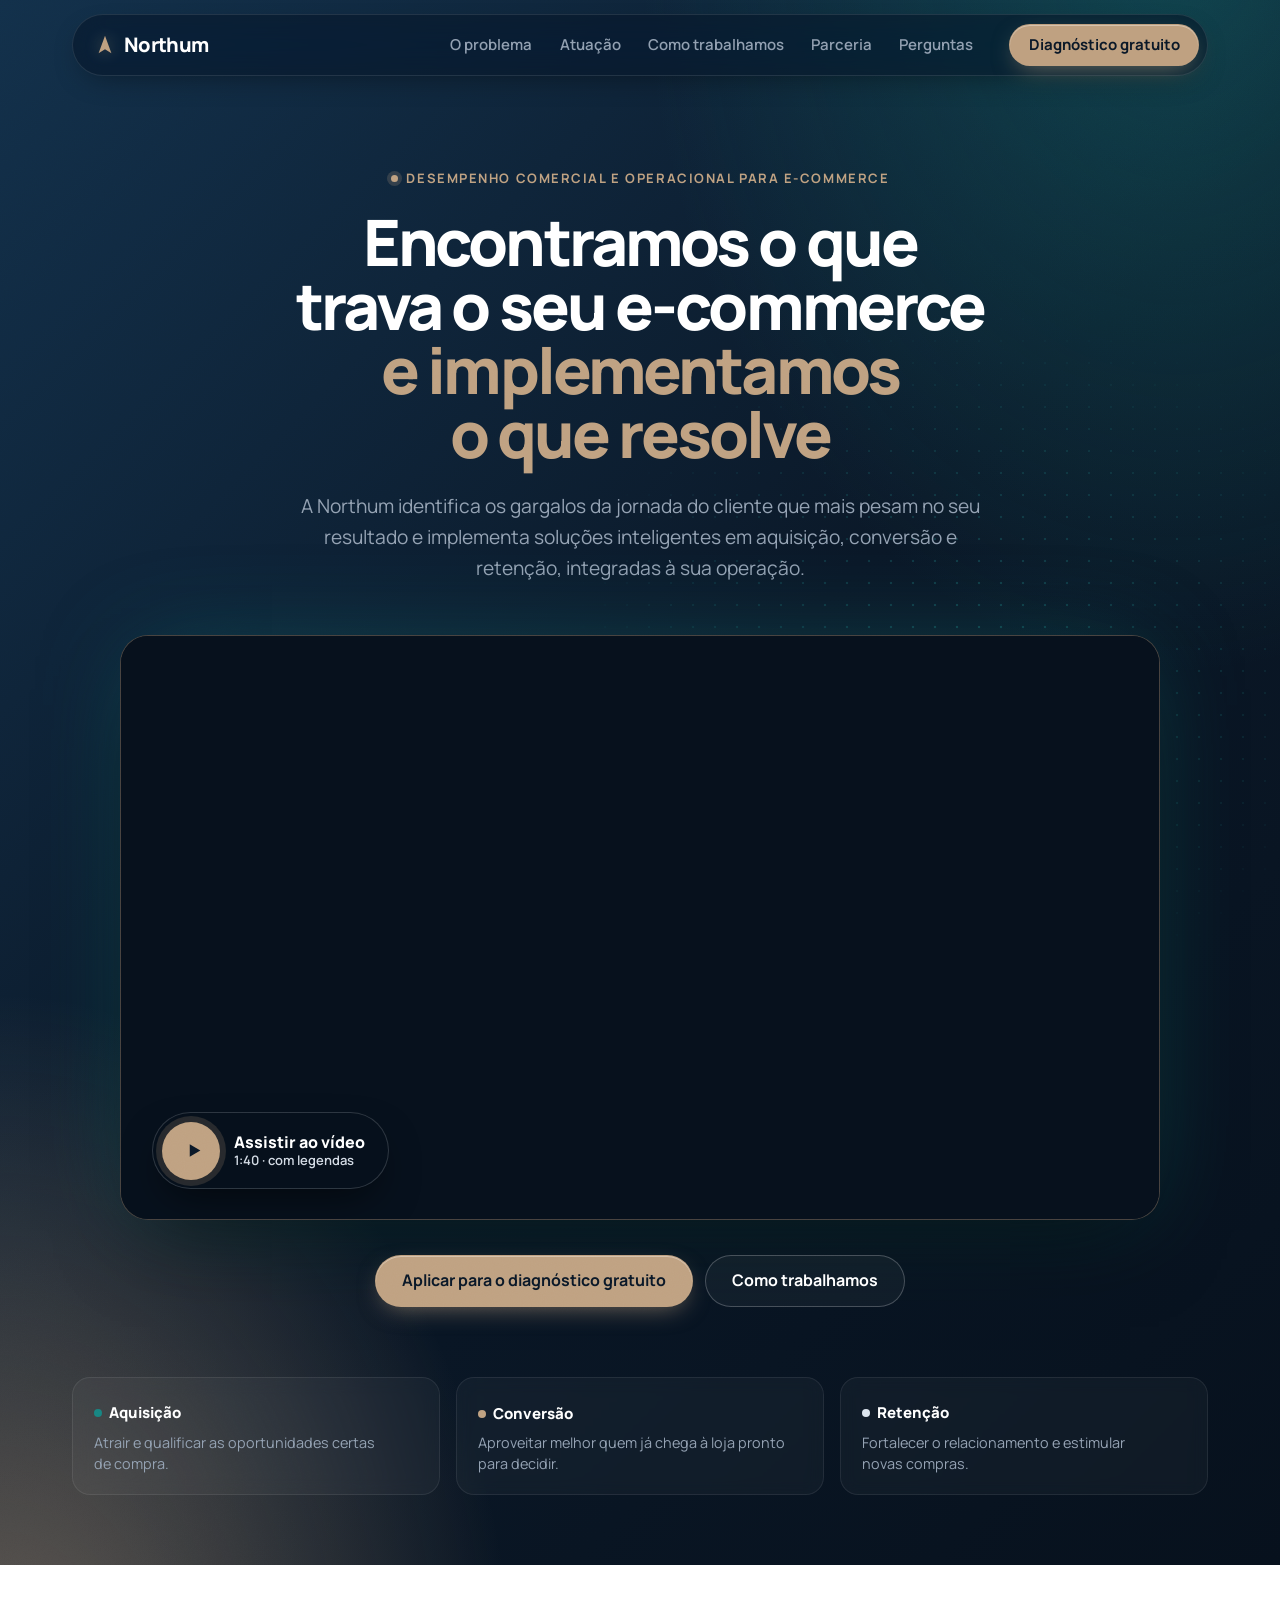
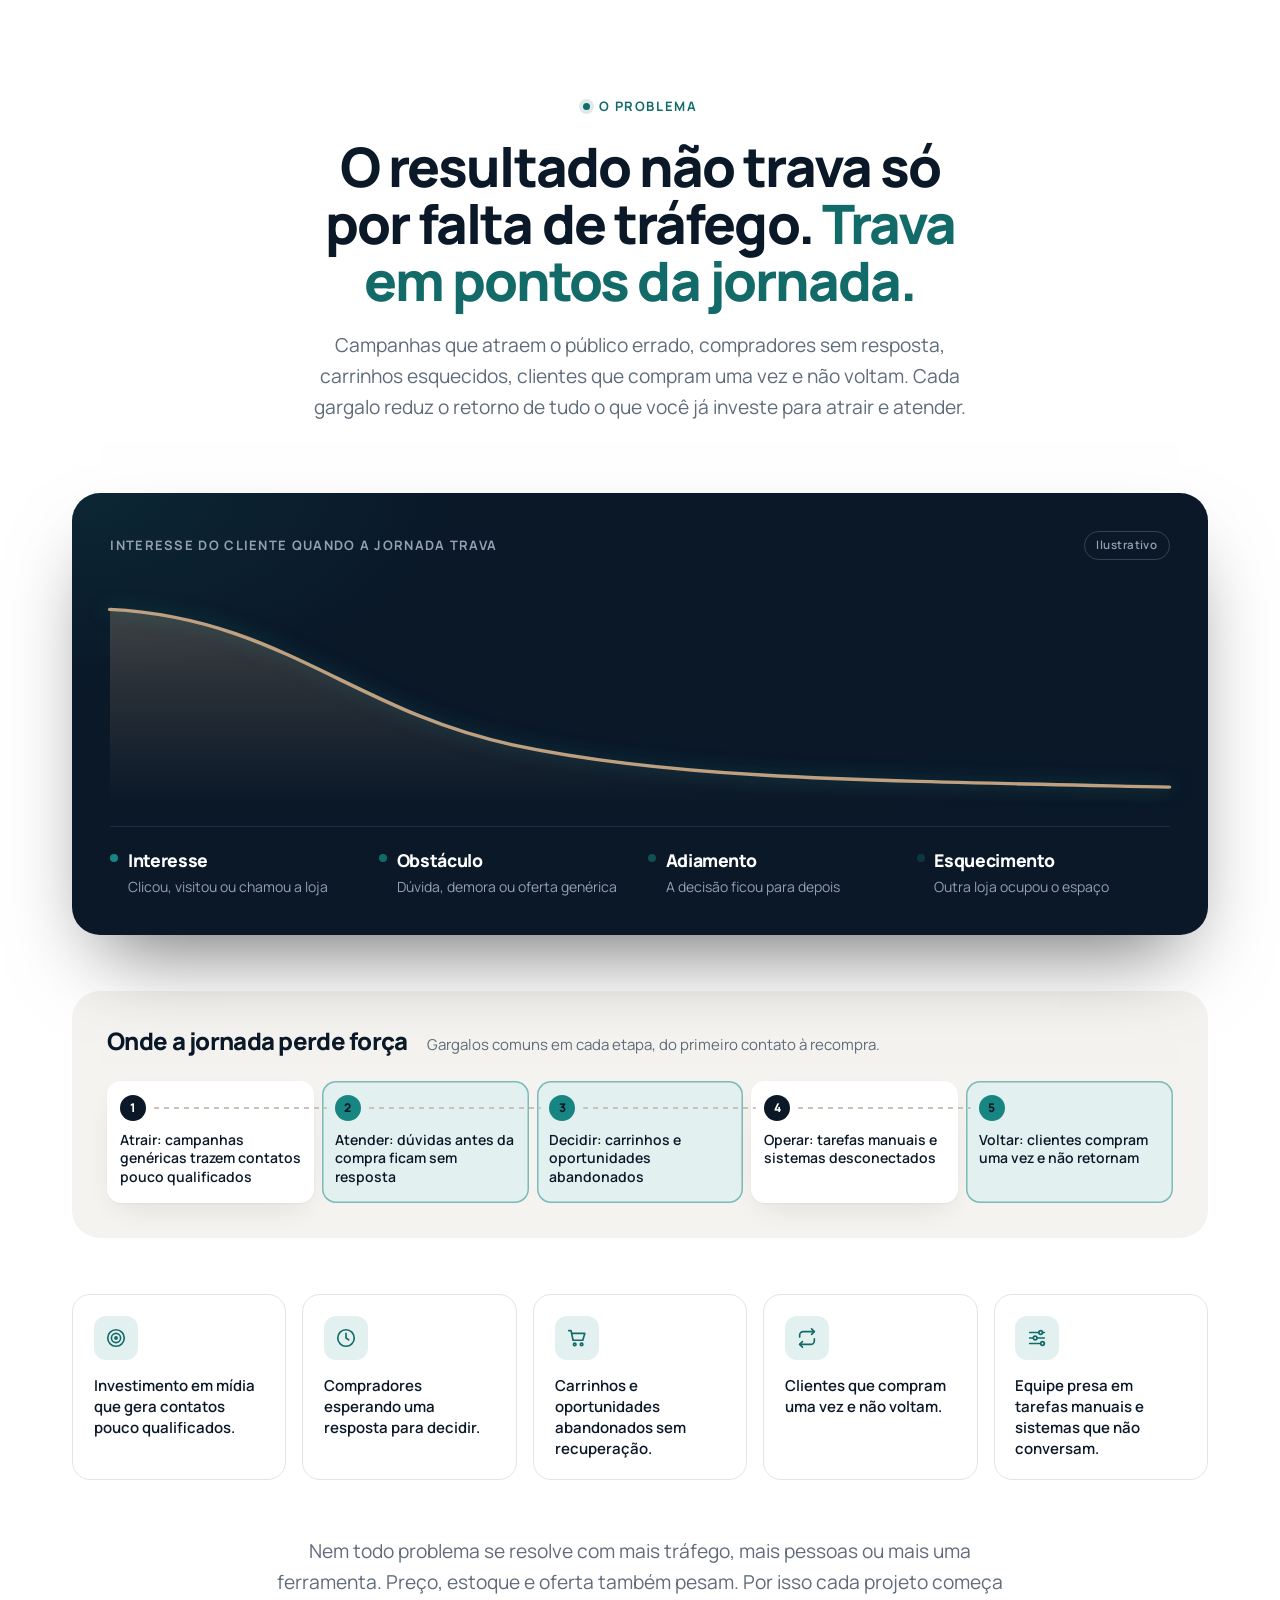
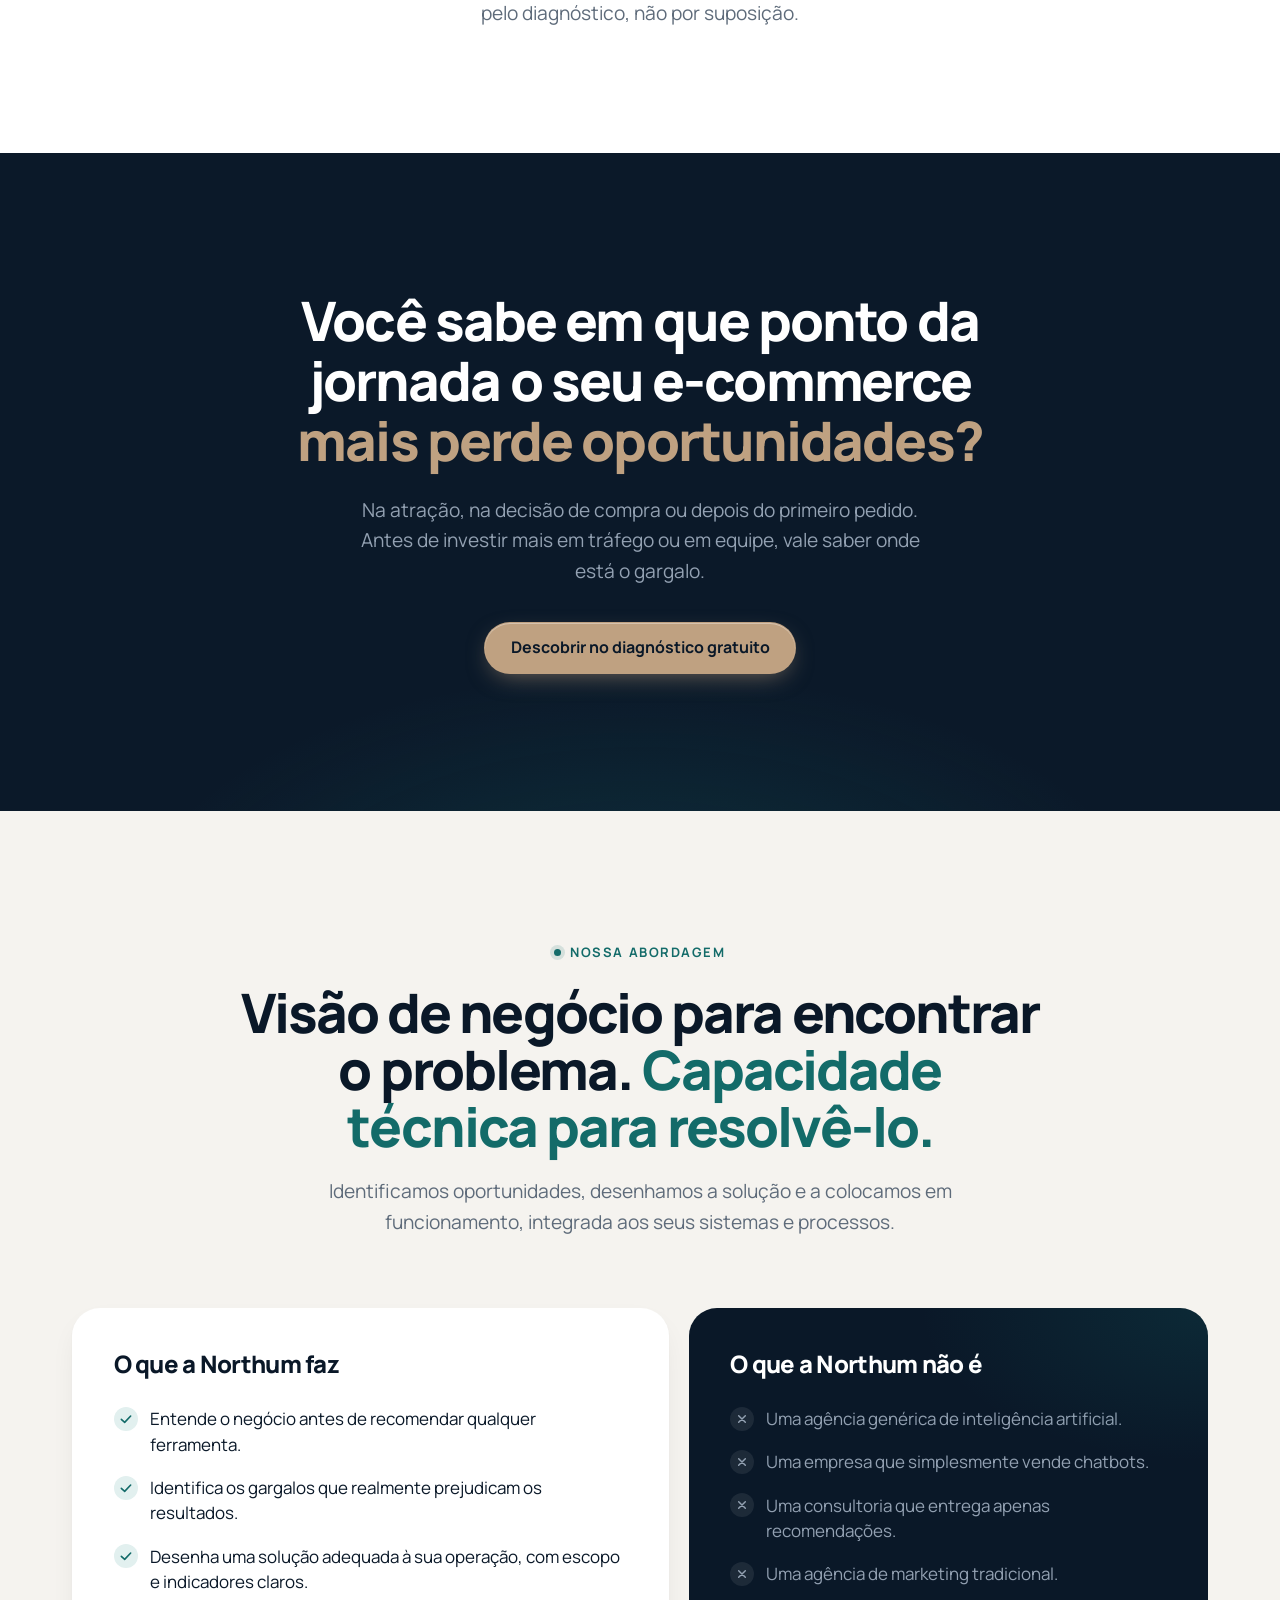
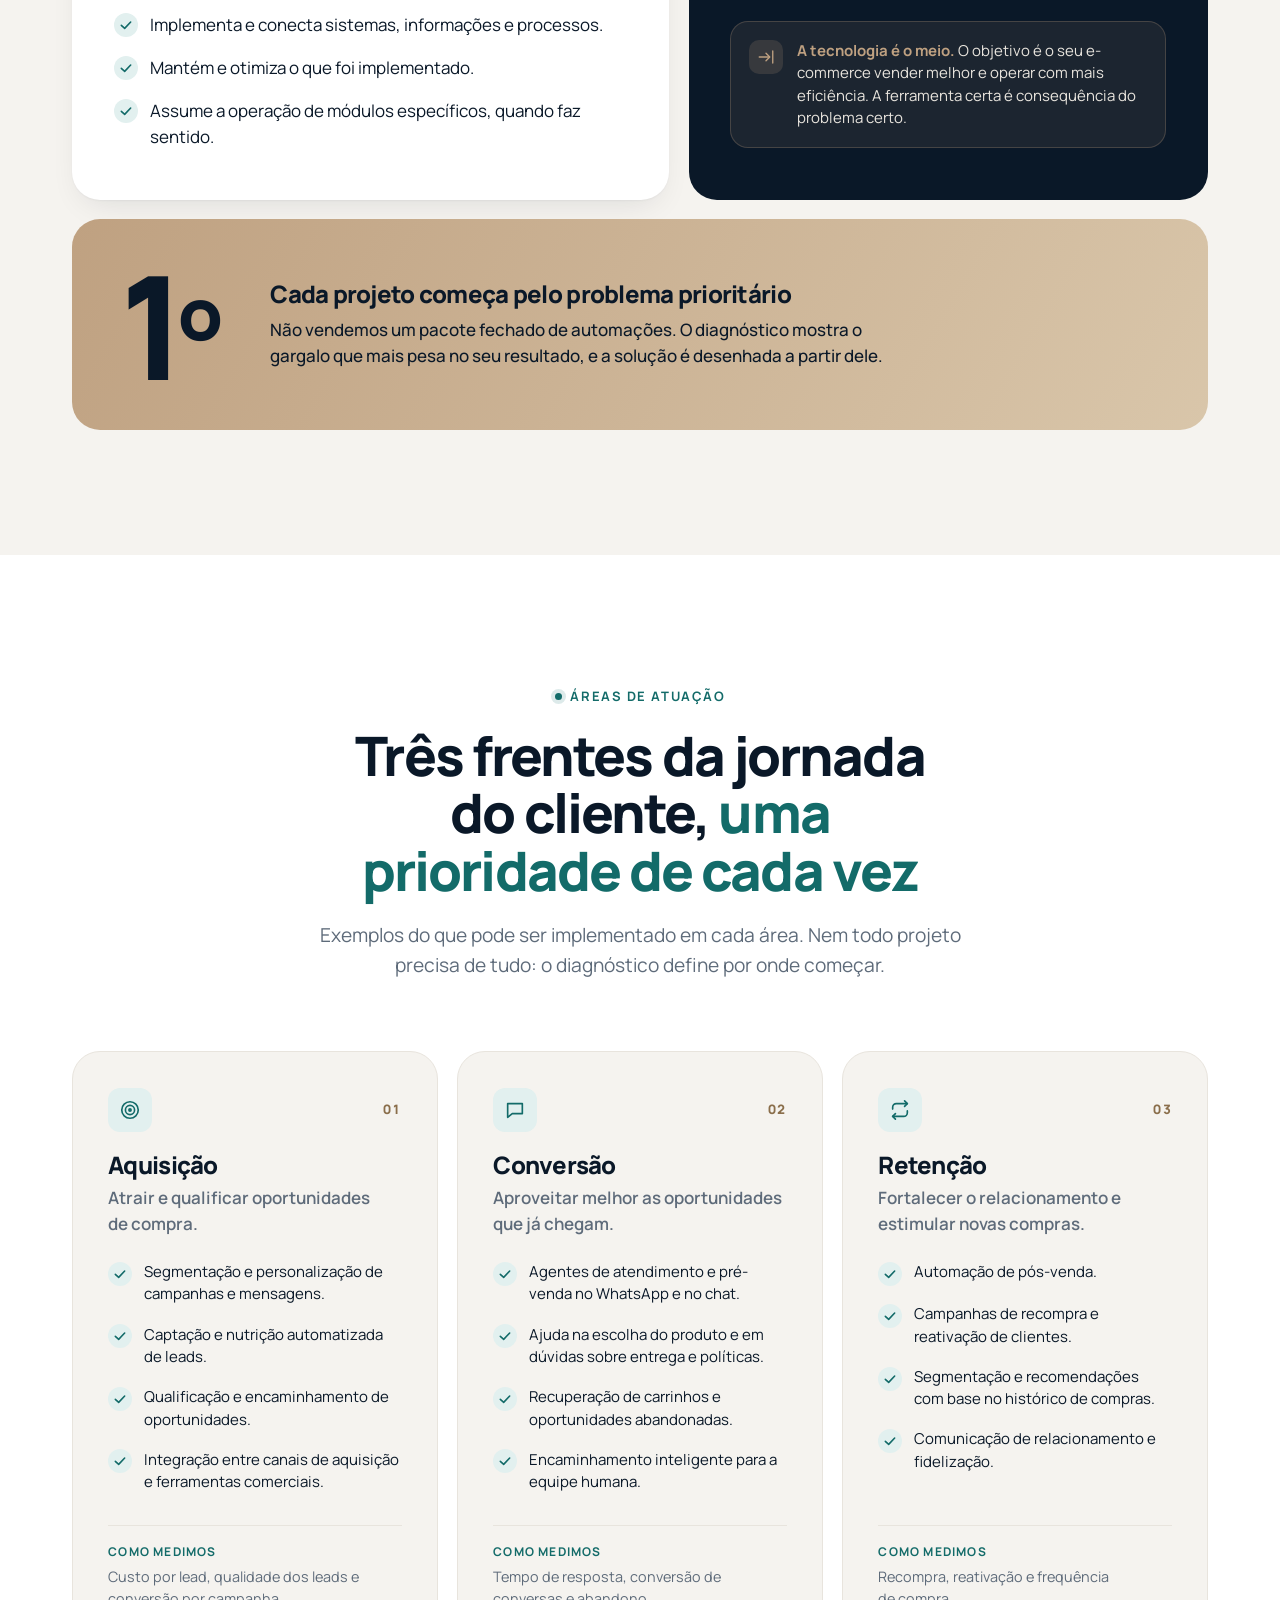
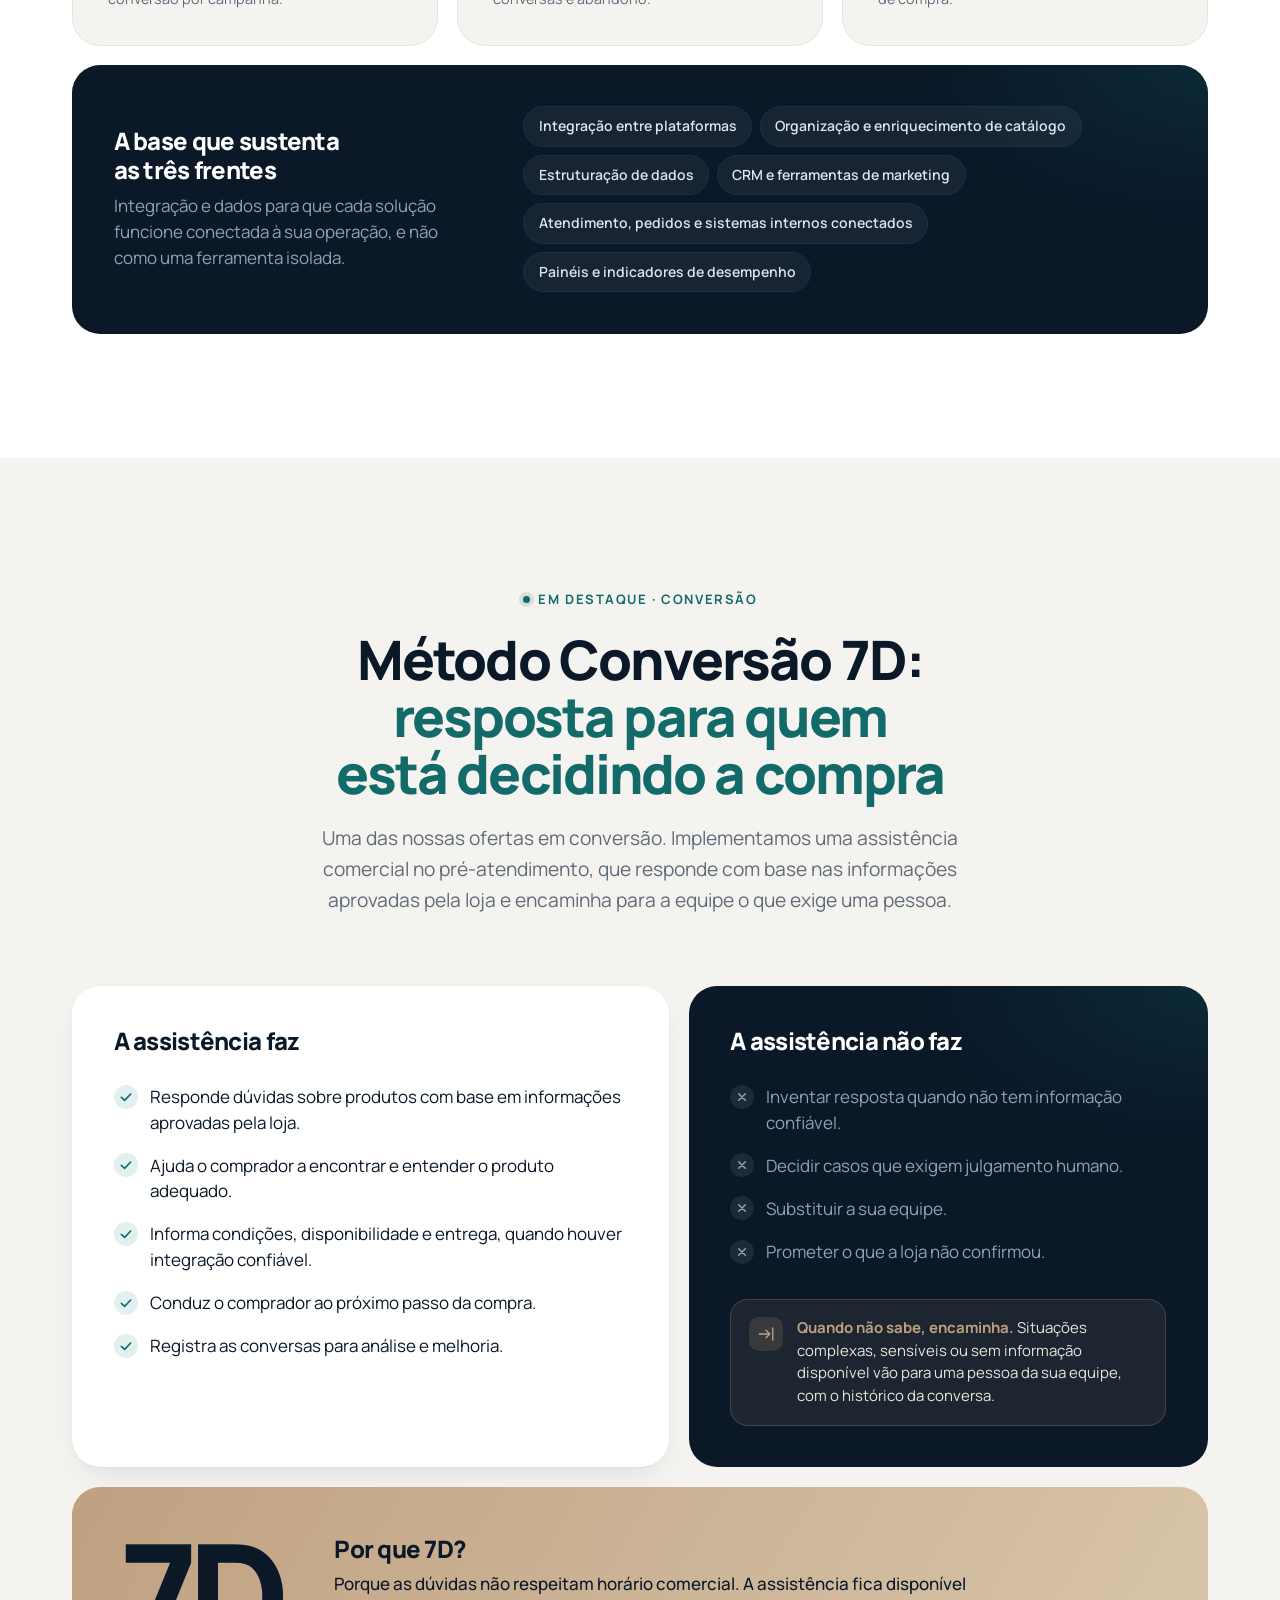
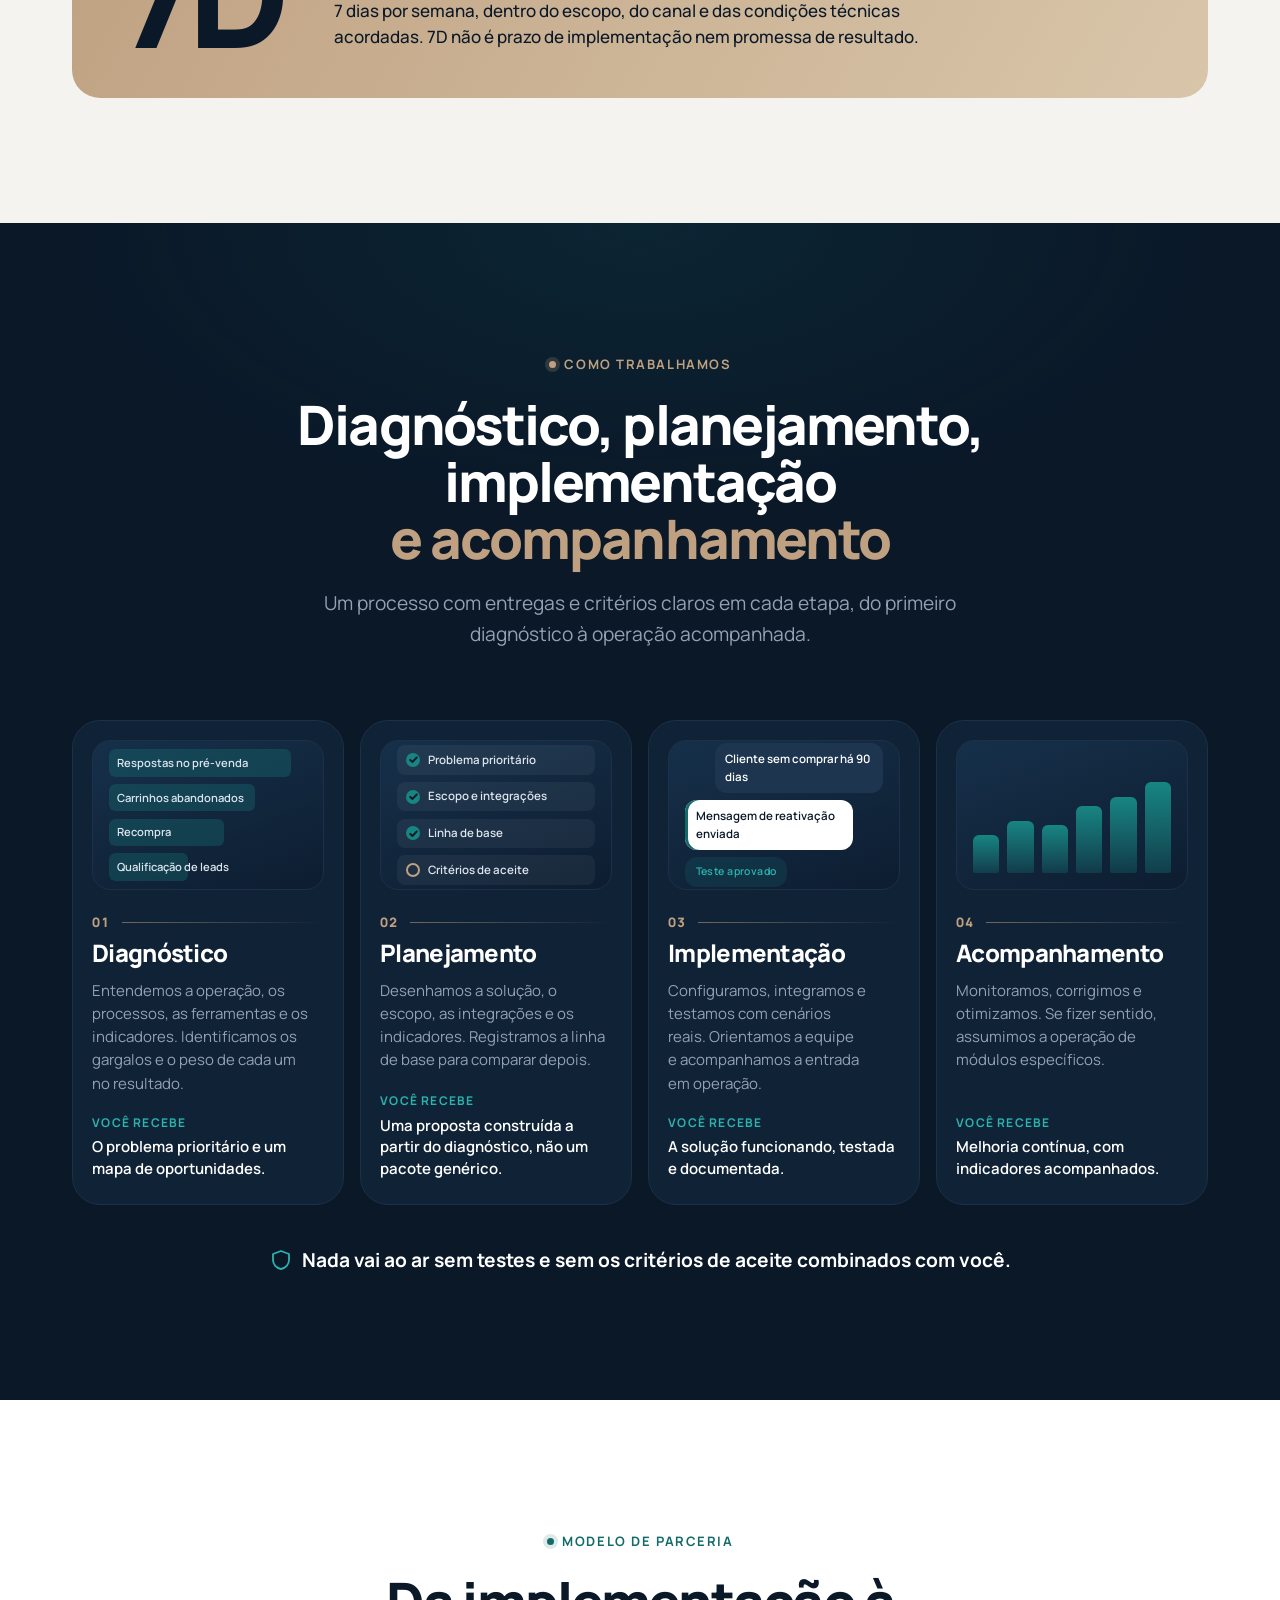
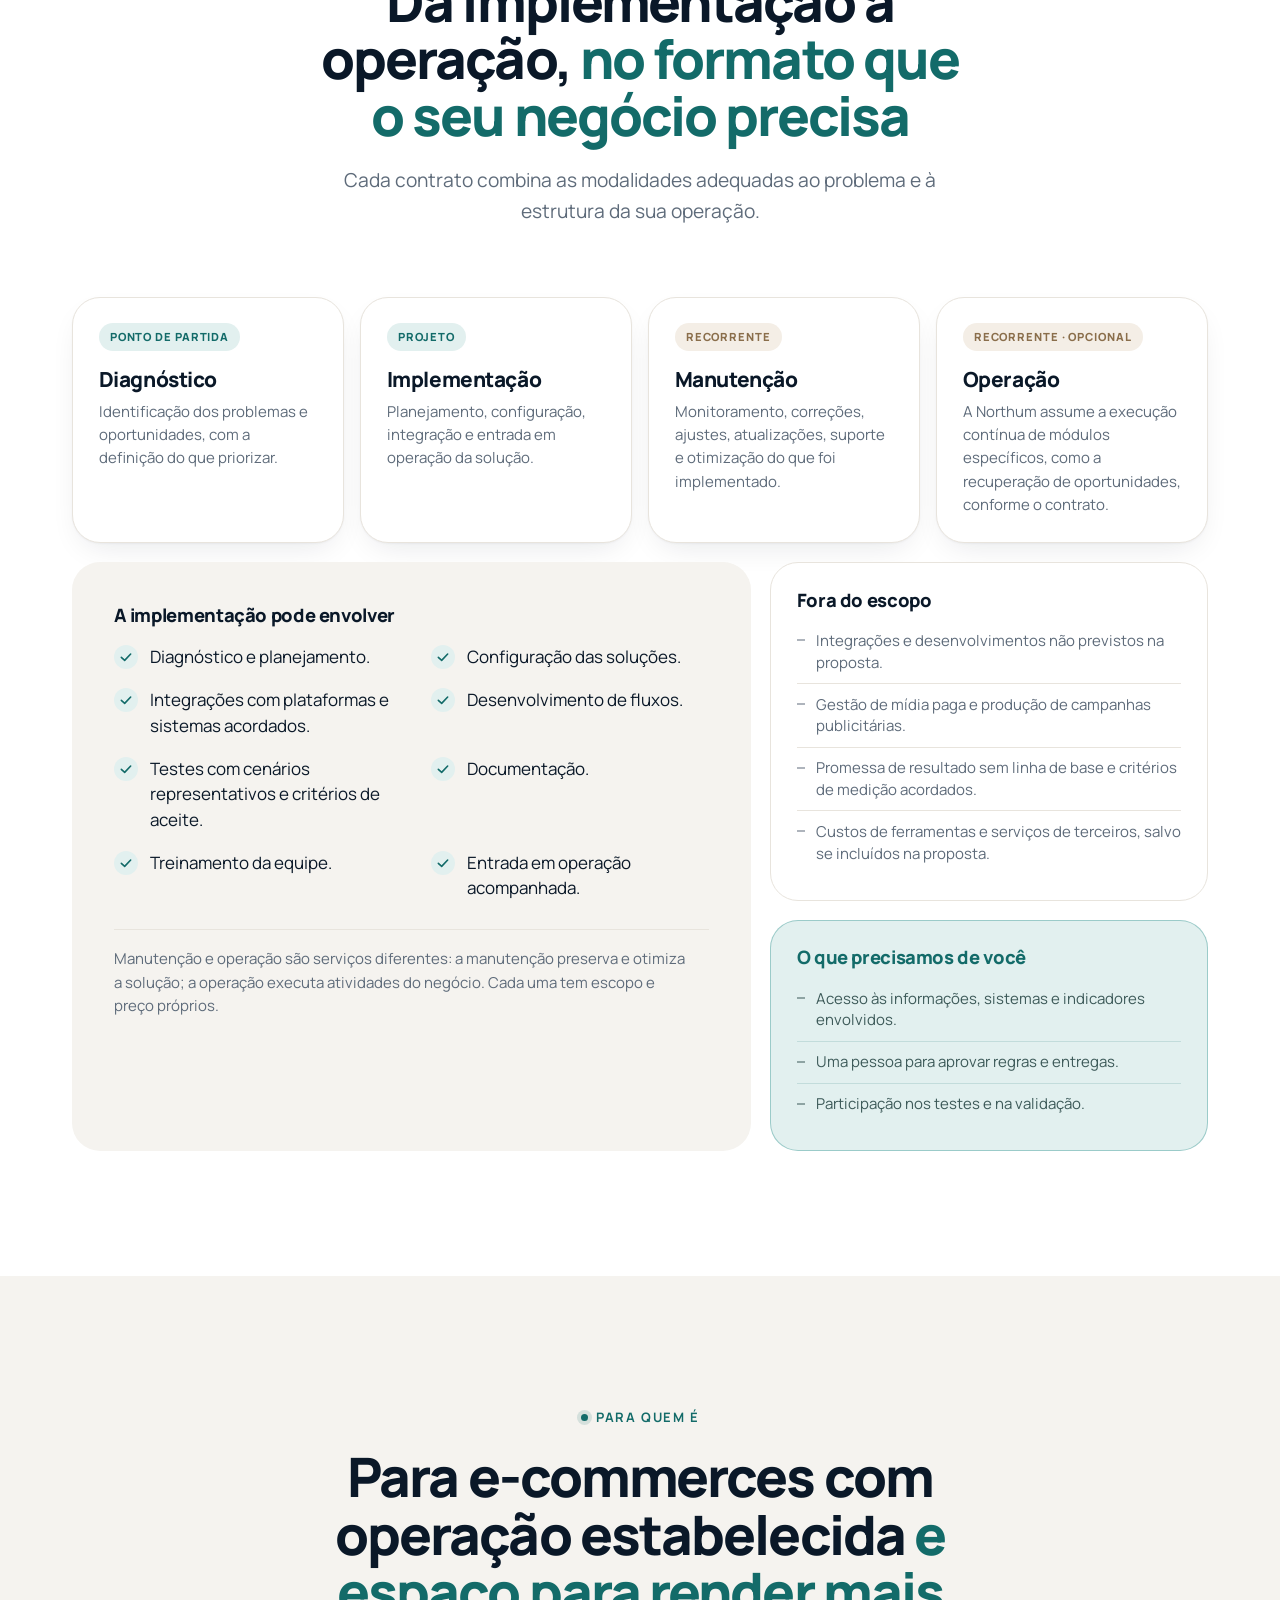
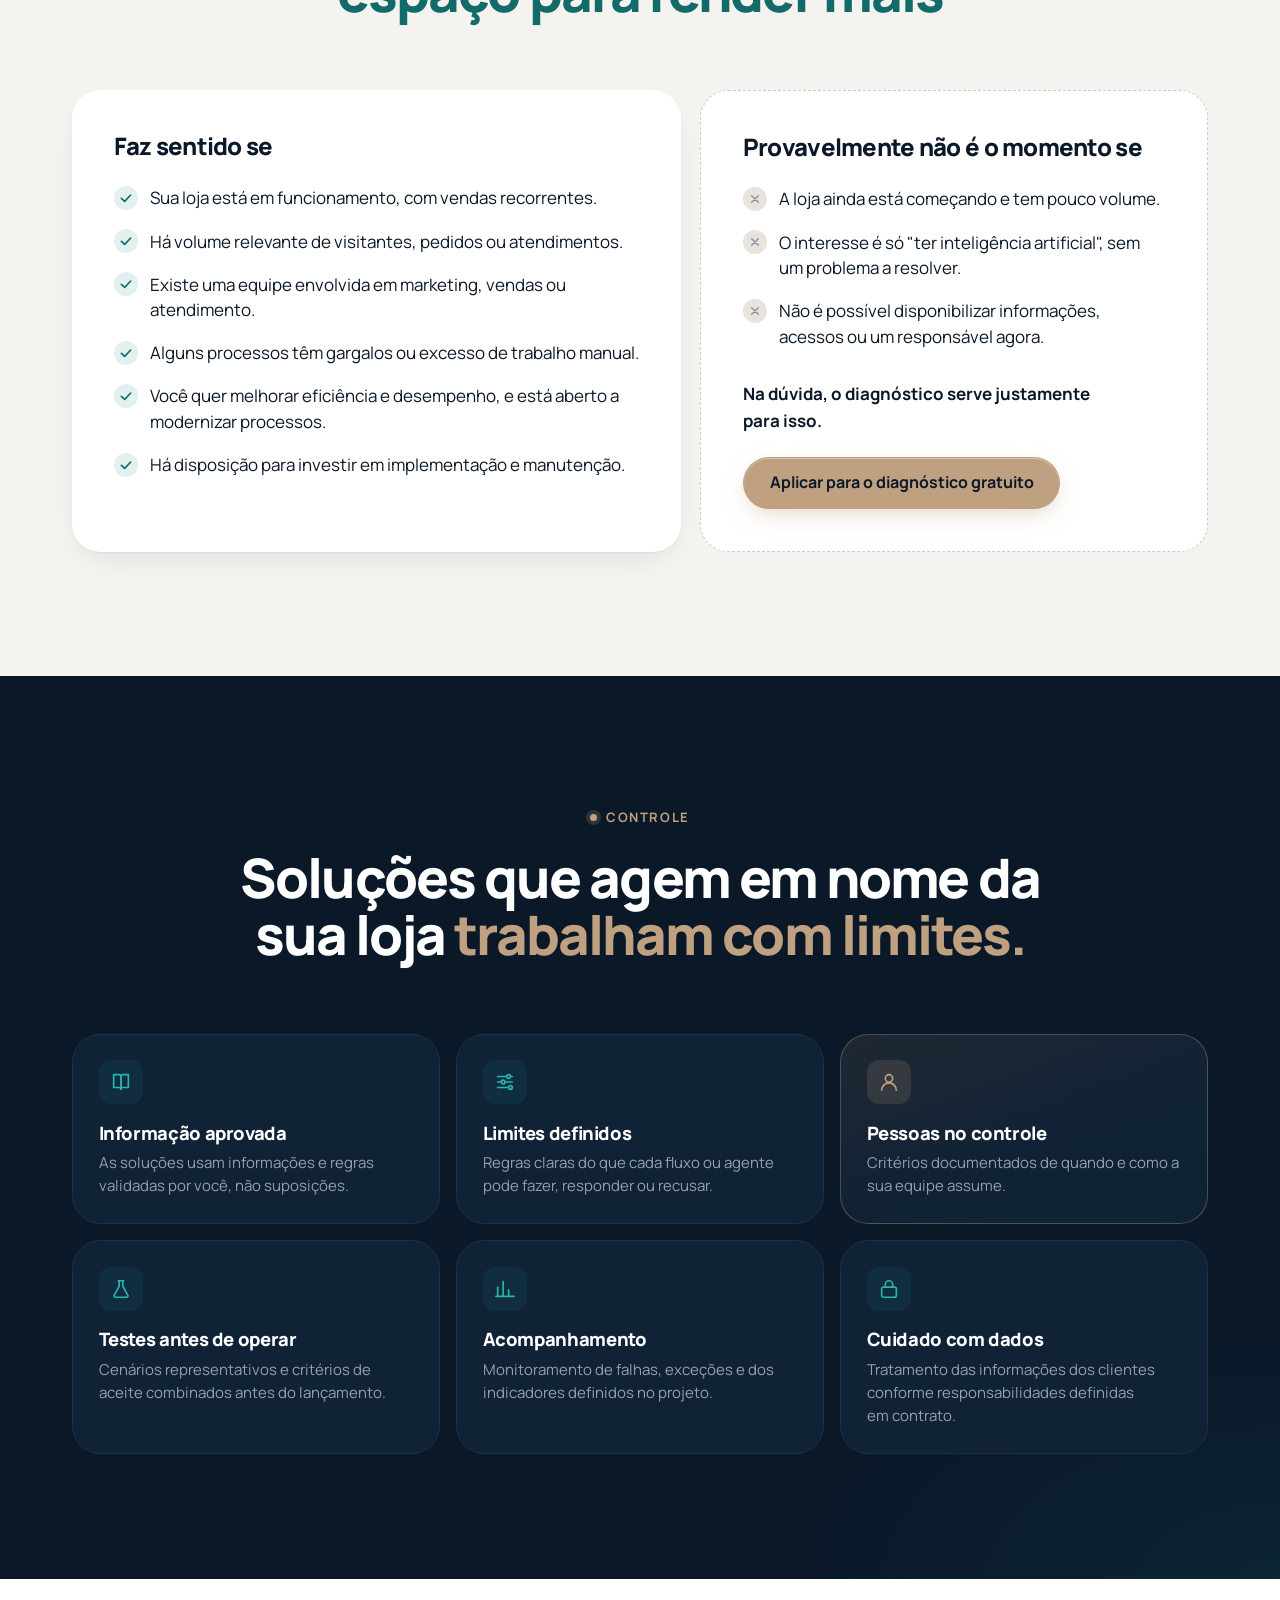
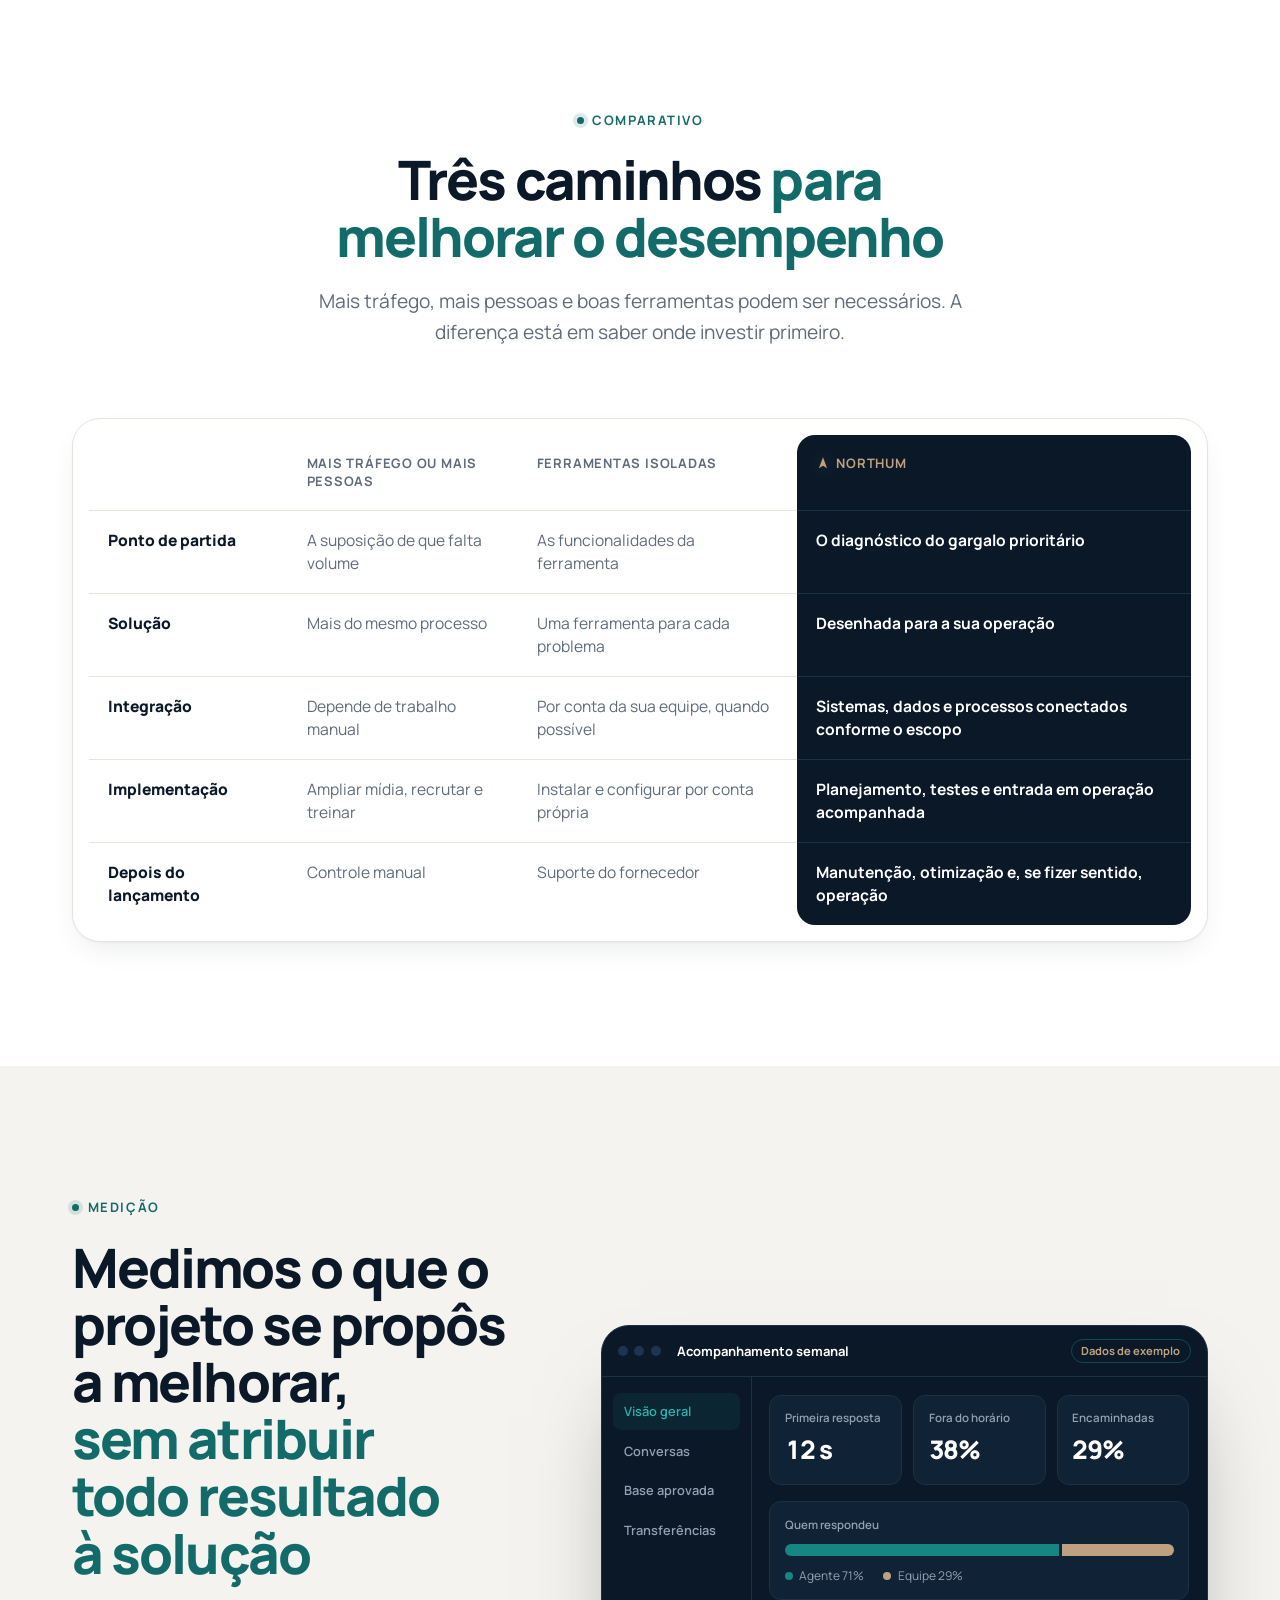
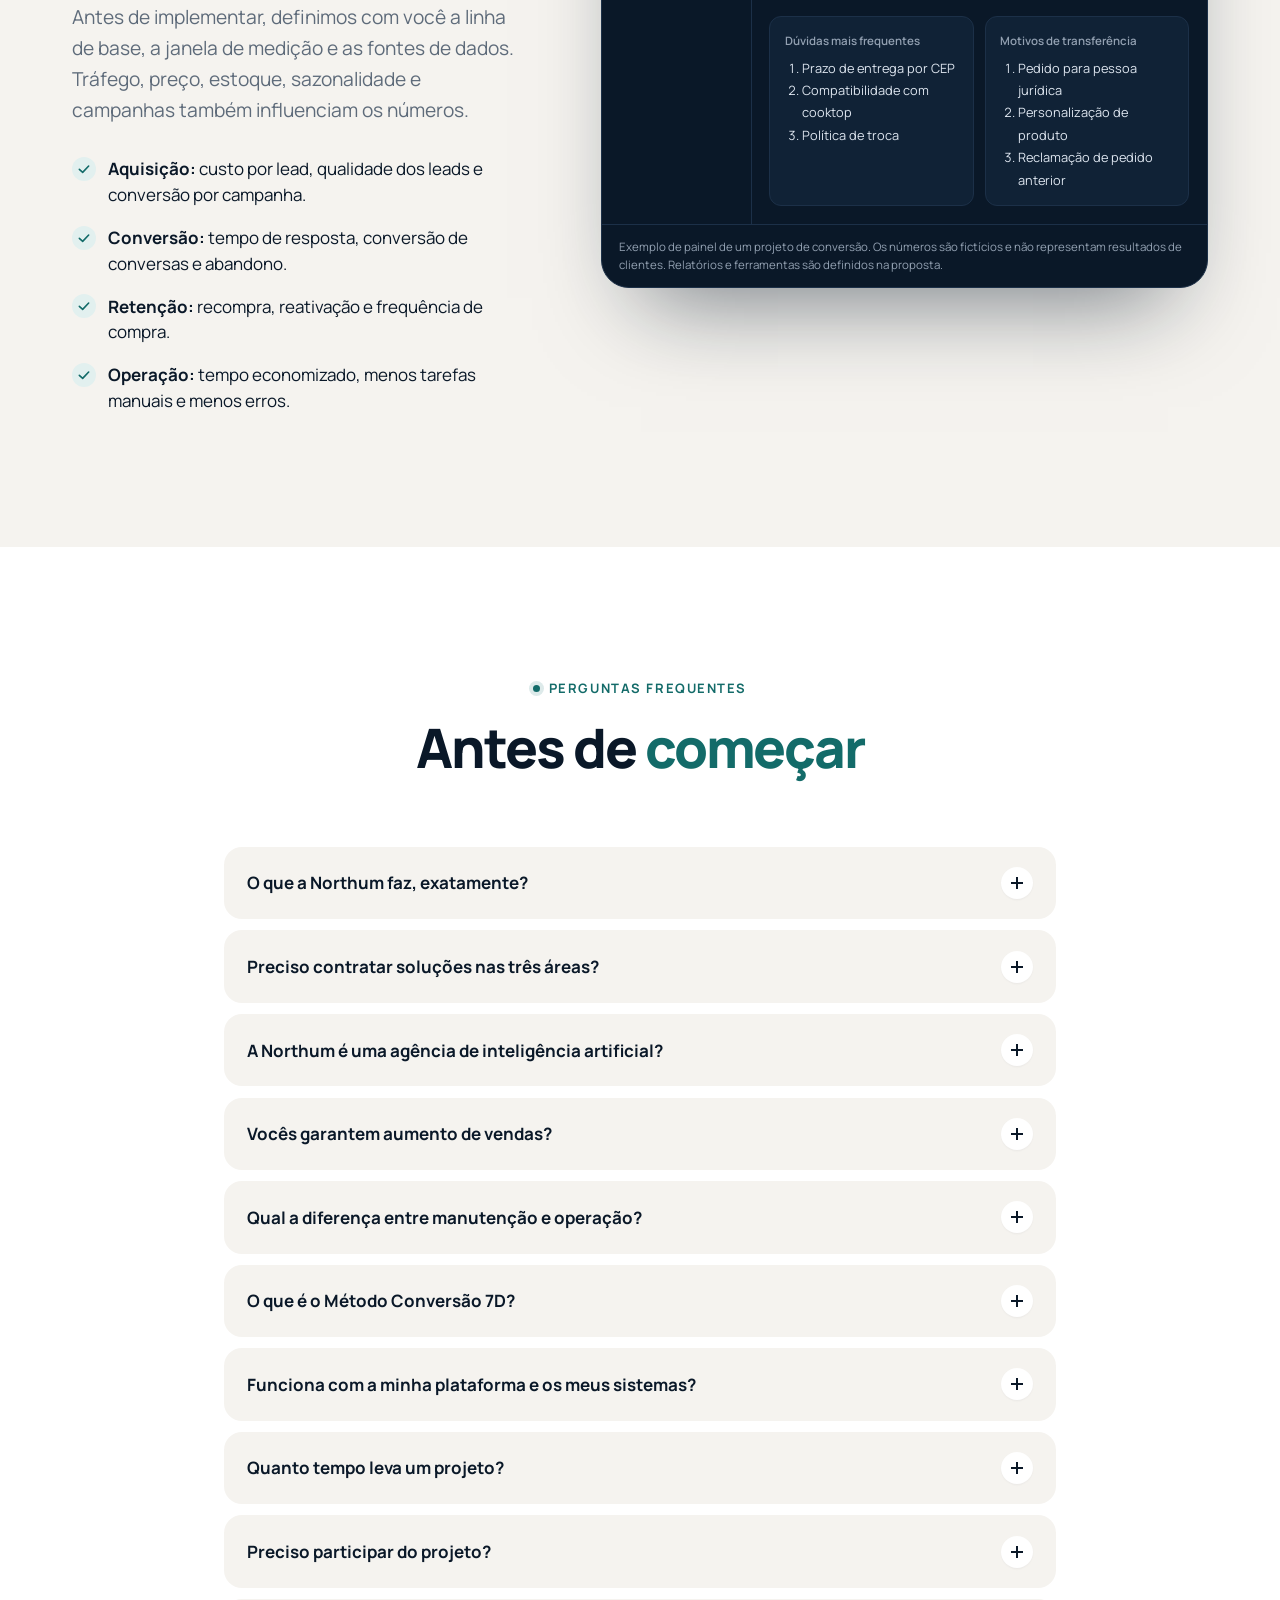
==== index.html @ 86896b3b "Acabamento profissional: microinterações, navegação, SEO e página 404 - Movimento: curvas de easing " ====
<!doctype html>
<html lang="pt-BR">
<head>
  <meta charset="utf-8">
  <meta name="viewport" content="width=device-width, initial-scale=1">
  <title>Northum | Desempenho comercial e operacional para e-commerce</title>
  <meta name="description" content="A Northum ajuda e-commerces a vender melhor e operar com mais eficiência: identifica gargalos na jornada do cliente e implementa soluções inteligentes em aquisição, conversão e retenção.">
  <meta property="og:title" content="Northum | Desempenho comercial e operacional para e-commerce">
  <meta property="og:description" content="Diagnóstico, implementação e acompanhamento de soluções em aquisição, conversão e retenção para e-commerces.">
  <meta property="og:type" content="website">
  <meta property="og:url" content="https://www.northum.com.br/">
  <meta property="og:site_name" content="Northum">
  <meta property="og:image" content="https://www.northum.com.br/assets/img/northum-og.jpg">
  <meta property="og:image:width" content="1200">
  <meta property="og:image:height" content="630">
  <meta property="og:image:alt" content="Northum: uma parceira de desempenho para o seu e-commerce">
  <meta name="twitter:card" content="summary_large_image">
  <link rel="canonical" href="https://www.northum.com.br/">
  <meta property="og:locale" content="pt_BR">
  <meta name="theme-color" content="#0A1828">
  <link rel="icon" href="assets/img/favicon.svg" type="image/svg+xml">
  <link rel="preconnect" href="https://fonts.googleapis.com">
  <link rel="preconnect" href="https://fonts.gstatic.com" crossorigin>
  <link href="https://fonts.googleapis.com/css2?family=Manrope:wght@400;500;600;700;800&display=swap" rel="stylesheet">
  <link rel="preload" as="image" href="assets/video/northum-institucional-capa.jpg" fetchpriority="high">
  <link rel="stylesheet" href="assets/css/styles.css">
  <script type="application/ld+json">
  {
    "@context": "https://schema.org",
    "@type": "Organization",
    "name": "Northum",
    "url": "https://www.northum.com.br/",
    "logo": "https://www.northum.com.br/assets/img/favicon.svg",
    "description": "A Northum identifica gargalos na jornada do cliente e implementa soluções em aquisição, conversão e retenção para e-commerces."
  }
  </script>
  <script>document.documentElement.classList.add("js");</script>
  <script src="config.js"></script>
</head>
<body>
  <a class="skip" href="#conteudo">Pular para o conteúdo</a>

  <!-- Ícones reutilizáveis -->
  <svg width="0" height="0" style="position:absolute" aria-hidden="true">
    <symbol id="i-check" viewBox="0 0 24 24"><path d="M5 12.5 10 17 19 7.5" fill="none" stroke="currentColor" stroke-width="2.4" stroke-linecap="round" stroke-linejoin="round"/></symbol>
    <symbol id="i-x" viewBox="0 0 24 24"><path d="M7 7l10 10M17 7 7 17" fill="none" stroke="currentColor" stroke-width="2.2" stroke-linecap="round"/></symbol>
    <symbol id="i-clock" viewBox="0 0 24 24"><g fill="none" stroke="currentColor" stroke-width="1.8" stroke-linecap="round"><circle cx="12" cy="12" r="9"/><path d="M12 7v5l3 2"/></g></symbol>
    <symbol id="i-chat" viewBox="0 0 24 24"><path d="M4 5h16v11H9l-5 4z" fill="none" stroke="currentColor" stroke-width="1.8" stroke-linejoin="round"/></symbol>
    <symbol id="i-repeat" viewBox="0 0 24 24"><g fill="none" stroke="currentColor" stroke-width="1.8" stroke-linecap="round" stroke-linejoin="round"><path d="M17 2l3 3-3 3"/><path d="M4 11V9a4 4 0 0 1 4-4h12"/><path d="M7 22l-3-3 3-3"/><path d="M20 13v2a4 4 0 0 1-4 4H4"/></g></symbol>
    <symbol id="i-eye" viewBox="0 0 24 24"><g fill="none" stroke="currentColor" stroke-width="1.8"><path d="M2 12s3.5-7 10-7 10 7 10 7-3.5 7-10 7S2 12 2 12z"/><circle cx="12" cy="12" r="3"/></g></symbol>
    <symbol id="i-book" viewBox="0 0 24 24"><g fill="none" stroke="currentColor" stroke-width="1.8" stroke-linejoin="round"><path d="M4 4h6a2 2 0 0 1 2 2v14a2 2 0 0 0-2-2H4z"/><path d="M20 4h-6a2 2 0 0 0-2 2v14a2 2 0 0 1 2-2h6z"/></g></symbol>
    <symbol id="i-shield" viewBox="0 0 24 24"><path d="M12 3l8 3v6c0 4.5-3.4 8.3-8 9-4.6-.7-8-4.5-8-9V6z" fill="none" stroke="currentColor" stroke-width="1.8" stroke-linejoin="round"/></symbol>
    <symbol id="i-user" viewBox="0 0 24 24"><g fill="none" stroke="currentColor" stroke-width="1.8"><circle cx="12" cy="8" r="4"/><path d="M4 21a8 8 0 0 1 16 0" stroke-linecap="round"/></g></symbol>
    <symbol id="i-flask" viewBox="0 0 24 24"><path d="M9 3h6M10 3v6L4.5 19a1.5 1.5 0 0 0 1.3 2h12.4a1.5 1.5 0 0 0 1.3-2L14 9V3" fill="none" stroke="currentColor" stroke-width="1.8" stroke-linejoin="round" stroke-linecap="round"/></symbol>
    <symbol id="i-chart" viewBox="0 0 24 24"><path d="M4 20V10M10 20V4M16 20v-7M22 20H2" fill="none" stroke="currentColor" stroke-width="1.8" stroke-linecap="round"/></symbol>
    <symbol id="i-lock" viewBox="0 0 24 24"><g fill="none" stroke="currentColor" stroke-width="1.8"><rect x="4" y="10" width="16" height="11" rx="2"/><path d="M8 10V7a4 4 0 0 1 8 0v3"/></g></symbol>
    <symbol id="i-sliders" viewBox="0 0 24 24"><path d="M4 6h10M18 6h2M4 12h4M12 12h8M4 18h12M20 18h0" fill="none" stroke="currentColor" stroke-width="1.8" stroke-linecap="round"/><circle cx="16" cy="6" r="2" fill="none" stroke="currentColor" stroke-width="1.8"/><circle cx="10" cy="12" r="2" fill="none" stroke="currentColor" stroke-width="1.8"/><circle cx="18" cy="18" r="2" fill="none" stroke="currentColor" stroke-width="1.8"/></symbol>
    <symbol id="i-handoff" viewBox="0 0 24 24"><g fill="none" stroke="currentColor" stroke-width="1.8" stroke-linecap="round" stroke-linejoin="round"><path d="M3 12h13"/><path d="M12 7l5 5-5 5"/><path d="M21 4v16"/></g></symbol>
    <symbol id="i-target" viewBox="0 0 24 24"><g fill="none" stroke="currentColor" stroke-width="1.8"><circle cx="12" cy="12" r="9"/><circle cx="12" cy="12" r="5"/><circle cx="12" cy="12" r="1.2" fill="currentColor"/></g></symbol>
    <symbol id="i-cart" viewBox="0 0 24 24"><g fill="none" stroke="currentColor" stroke-width="1.8" stroke-linecap="round" stroke-linejoin="round"><path d="M3 4h2.5l2.2 10.5h10.6L20.5 7H7"/><circle cx="9.5" cy="19" r="1.4"/><circle cx="17" cy="19" r="1.4"/></g></symbol>
  </svg>

  <header class="site-header" id="topo">
    <div class="header-bar">
      <a class="brand" href="#topo" aria-label="Início">
        <svg class="brand-mark" viewBox="0 0 24 24" aria-hidden="true"><path d="M12 2 19 21 12 16.5 5 21Z"/></svg>
        <span data-config="NOME_EMPRESA">Northum</span>
      </a>
      <nav class="nav" id="menu" aria-label="Principal">
        <a href="#problema">O problema</a>
        <a href="#atuacao">Atuação</a>
        <a href="#como-funciona">Como trabalhamos</a>
        <a href="#parceria">Parceria</a>
        <a href="#perguntas">Perguntas</a>
      </nav>
      <a class="btn btn-primary btn-sm header-cta" href="#diagnostico" data-cta="header">Diagnóstico gratuito</a>
      <button class="nav-toggle" aria-expanded="false" aria-controls="menu" aria-label="Abrir menu"><span></span><span></span></button>
    </div>
  </header>

  <main id="conteudo">

    <!-- ================= HERO ================= -->
    <section class="hero hero-video">
      <div class="hero-dots" aria-hidden="true"></div>
      <div class="wrap hero-video-inner">
        <p class="eyebrow">Desempenho comercial e operacional para e-commerce</p>
        <h1>Encontramos o que trava o seu e-commerce <span class="hl">e implementamos o que resolve</span></h1>
        <p class="lead">A Northum identifica os gargalos da jornada do cliente que mais pesam no seu resultado e implementa soluções inteligentes em aquisição, conversão e retenção, integradas à sua operação.</p>

        <figure class="hero-player" id="hero-player">
          <video id="hero-video" controls muted autoplay playsinline preload="metadata"
                 poster="assets/video/northum-institucional-capa.jpg"
                 aria-label="Vídeo institucional da Northum">
            <source src="assets/video/northum-institucional.mp4" type="video/mp4">
            <track kind="captions" src="assets/video/northum-institucional.pt-BR.vtt" srclang="pt-BR" label="Português">
            Seu navegador não reproduz vídeo. <a href="assets/video/northum-institucional.mp4">Baixe o vídeo institucional</a>.
          </video>
          <button class="hero-play" type="button" id="hero-play" aria-label="Assistir ao vídeo institucional, 1 minuto e 40 segundos">
            <span class="hero-play-icon" aria-hidden="true">
              <svg class="ic-play" viewBox="0 0 24 24"><path d="M8 5.5v13l11-6.5z"/></svg>
              <svg class="ic-sound" viewBox="0 0 24 24"><path d="M4 9.5h3.5L12 5.5v13l-4.5-4H4z"/><path d="M15.5 9a4.2 4.2 0 0 1 0 6M18 6.5a7.8 7.8 0 0 1 0 11" fill="none" stroke="currentColor" stroke-width="2" stroke-linecap="round"/></svg>
            </span>
            <span class="hero-play-text"><span class="t-play">Assistir ao vídeo<small>1:40 · com legendas</small></span><span class="t-sound">Ativar som<small>assistir do início</small></span></span>
          </button>
          <span class="hero-progress" aria-hidden="true"><i id="hero-progress"></i></span>
        </figure>

        <div class="actions">
          <a class="btn btn-primary" href="#diagnostico" data-cta="hero">Aplicar para o diagnóstico gratuito</a>
          <a class="btn btn-ghost" href="#como-funciona">Como trabalhamos</a>
        </div>
      </div>

      <div class="wrap hero-cards">
        <div class="glass-card">
          <span class="gc-label gc-agent">Aquisição</span>
          <p>Atrair e qualificar as oportunidades certas de compra.</p>
        </div>
        <div class="glass-card">
          <span class="gc-label gc-team">Conversão</span>
          <p>Aproveitar melhor quem já chega à loja pronto para decidir.</p>
        </div>
        <div class="glass-card">
          <span class="gc-label gc-ret">Retenção</span>
          <p>Fortalecer o relacionamento e estimular novas compras.</p>
        </div>
      </div>
    </section>

    <!-- ================= PROBLEMA ================= -->
    <section class="section white" id="problema">
      <div class="wrap">
        <div class="head-center reveal">
          <p class="eyebrow eyebrow-dark">O problema</p>
          <h2>O resultado não trava só por falta de tráfego. <span class="hl">Trava em pontos da jornada.</span></h2>
          <p>Campanhas que atraem o público errado, compradores sem resposta, carrinhos esquecidos, clientes que compram uma vez e não voltam. Cada gargalo reduz o retorno de tudo o que você já investe para atrair e atender.</p>
        </div>

        <div class="curve-card reveal">
          <div class="cc-head">
            <span>Interesse do cliente quando a jornada trava</span>
            <span class="pill">Ilustrativo</span>
          </div>
          <svg class="curve" viewBox="0 0 1000 260" preserveAspectRatio="none" aria-hidden="true">
            <defs>
              <linearGradient id="cg" x1="0" y1="0" x2="0" y2="1">
                <stop offset="0" stop-color="#BFA181" stop-opacity=".28"/>
                <stop offset="1" stop-color="#BFA181" stop-opacity="0"/>
              </linearGradient>
            </defs>
            <path d="M0 30 C 160 40, 230 150, 380 190 S 700 232, 1000 240 L1000 260 L0 260 Z" fill="url(#cg)"/>
            <path class="curve-line" d="M0 30 C 160 40, 230 150, 380 190 S 700 232, 1000 240" fill="none" stroke="#BFA181" stroke-width="4" stroke-linecap="round"/>
          </svg>
          <ol class="curve-points">
            <li><b>Interesse</b><span>Clicou, visitou ou chamou a loja</span></li>
            <li><b>Obstáculo</b><span>Dúvida, demora ou oferta genérica</span></li>
            <li><b>Adiamento</b><span>A decisão ficou para depois</span></li>
            <li><b>Esquecimento</b><span>Outra loja ocupou o espaço</span></li>
          </ol>
        </div>

        <div class="leak reveal">
          <div class="leak-title">
            <h3>Onde a jornada perde força</h3>
            <p>Gargalos comuns em cada etapa, do primeiro contato à recompra.</p>
          </div>
          <ol class="leak-track">
            <li><span>1</span>Atrair: campanhas genéricas trazem contatos pouco qualificados</li>
            <li class="lz"><span>2</span>Atender: dúvidas antes da compra ficam sem resposta</li>
            <li class="lz"><span>3</span>Decidir: carrinhos e oportunidades abandonados</li>
            <li><span>4</span>Operar: tarefas manuais e sistemas desconectados</li>
            <li class="lz"><span>5</span>Voltar: clientes compram uma vez e não retornam</li>
          </ol>
        </div>

        <div class="symptoms">
          <div class="sym reveal"><span class="ico"><svg><use href="#i-target"/></svg></span><p>Investimento em mídia que gera contatos pouco qualificados.</p></div>
          <div class="sym reveal"><span class="ico"><svg><use href="#i-clock"/></svg></span><p>Compradores esperando uma resposta para decidir.</p></div>
          <div class="sym reveal"><span class="ico"><svg><use href="#i-cart"/></svg></span><p>Carrinhos e oportunidades abandonados sem recuperação.</p></div>
          <div class="sym reveal"><span class="ico"><svg><use href="#i-repeat"/></svg></span><p>Clientes que compram uma vez e não voltam.</p></div>
          <div class="sym reveal"><span class="ico"><svg><use href="#i-sliders"/></svg></span><p>Equipe presa em tarefas manuais e sistemas que não conversam.</p></div>
        </div>

        <p class="honest reveal">Nem todo problema se resolve com mais tráfego, mais pessoas ou mais uma ferramenta. Preço, estoque e oferta também pesam. Por isso cada projeto começa pelo diagnóstico, não por suposição.</p>
      </div>
    </section>

    <!-- ================= PERGUNTA ================= -->
    <section class="question">
      <div class="wrap reveal">
        <p class="question-text">Você sabe em que ponto da jornada o seu e-commerce <span class="hl">mais perde oportunidades?</span></p>
        <p class="question-sub">Na atração, na decisão de compra ou depois do primeiro pedido. Antes de investir mais em tráfego ou em equipe, vale saber onde está o gargalo.</p>
        <a class="btn btn-primary" href="#diagnostico" data-cta="pergunta">Descobrir no diagnóstico gratuito</a>
      </div>
    </section>

    <!-- ================= ABORDAGEM ================= -->
    <section class="section soft" id="abordagem">
      <div class="wrap">
        <div class="head-center reveal">
          <p class="eyebrow eyebrow-dark">Nossa abordagem</p>
          <h2>Visão de negócio para encontrar o problema. <span class="hl">Capacidade técnica para resolvê-lo.</span></h2>
          <p>Identificamos oportunidades, desenhamos a solução e a colocamos em funcionamento, integrada aos seus sistemas e processos.</p>
        </div>

        <div class="does">
          <article class="does-card does-yes reveal">
            <h3>O que a Northum faz</h3>
            <ul class="ticks">
              <li><svg><use href="#i-check"/></svg>Entende o negócio antes de recomendar qualquer ferramenta.</li>
              <li><svg><use href="#i-check"/></svg>Identifica os gargalos que realmente prejudicam os resultados.</li>
              <li><svg><use href="#i-check"/></svg>Desenha uma solução adequada à sua operação, com escopo e indicadores claros.</li>
              <li><svg><use href="#i-check"/></svg>Implementa e conecta sistemas, informações e processos.</li>
              <li><svg><use href="#i-check"/></svg>Mantém e otimiza o que foi implementado.</li>
              <li><svg><use href="#i-check"/></svg>Assume a operação de módulos específicos, quando faz sentido.</li>
            </ul>
          </article>
          <article class="does-card does-no reveal">
            <h3>O que a Northum não é</h3>
            <ul class="ticks ticks-x">
              <li><svg><use href="#i-x"/></svg>Uma agência genérica de inteligência artificial.</li>
              <li><svg><use href="#i-x"/></svg>Uma empresa que simplesmente vende chatbots.</li>
              <li><svg><use href="#i-x"/></svg>Uma consultoria que entrega apenas recomendações.</li>
              <li><svg><use href="#i-x"/></svg>Uma agência de marketing tradicional.</li>
            </ul>
            <div class="does-close">
              <span class="fc-ico"><svg><use href="#i-handoff"/></svg></span>
              <p><b>A tecnologia é o meio.</b> O objetivo é o seu e-commerce vender melhor e operar com mais eficiência. A ferramenta certa é consequência do problema certo.</p>
            </div>
          </article>
        </div>

        <div class="band-7d reveal">
          <span class="big-7d" aria-hidden="true">1º</span>
          <div>
            <h3>Cada projeto começa pelo problema prioritário</h3>
            <p>Não vendemos um pacote fechado de automações. O diagnóstico mostra o gargalo que mais pesa no seu resultado, e a solução é desenhada a partir dele.</p>
          </div>
        </div>
      </div>
    </section>

    <!-- ================= ÁREAS DE ATUAÇÃO ================= -->
    <section class="section white" id="atuacao">
      <div class="wrap">
        <div class="head-center reveal">
          <p class="eyebrow eyebrow-dark">Áreas de atuação</p>
          <h2>Três frentes da jornada do cliente, <span class="hl">uma prioridade de cada vez</span></h2>
          <p>Exemplos do que pode ser implementado em cada área. Nem todo projeto precisa de tudo: o diagnóstico define por onde começar.</p>
        </div>

        <div class="pillars">
          <article class="pillar reveal">
            <div class="pillar-top"><span class="ico"><svg><use href="#i-target"/></svg></span><span class="step-n">01</span></div>
            <h3>Aquisição</h3>
            <p class="pillar-goal">Atrair e qualificar oportunidades de compra.</p>
            <ul class="ticks">
              <li><svg><use href="#i-check"/></svg>Segmentação e personalização de campanhas e mensagens.</li>
              <li><svg><use href="#i-check"/></svg>Captação e nutrição automatizada de leads.</li>
              <li><svg><use href="#i-check"/></svg>Qualificação e encaminhamento de oportunidades.</li>
              <li><svg><use href="#i-check"/></svg>Integração entre canais de aquisição e ferramentas comerciais.</li>
            </ul>
            <p class="pillar-kpi"><b>Como medimos</b>Custo por lead, qualidade dos leads e conversão por campanha.</p>
          </article>
          <article class="pillar reveal">
            <div class="pillar-top"><span class="ico"><svg><use href="#i-chat"/></svg></span><span class="step-n">02</span></div>
            <h3>Conversão</h3>
            <p class="pillar-goal">Aproveitar melhor as oportunidades que já chegam.</p>
            <ul class="ticks">
              <li><svg><use href="#i-check"/></svg>Agentes de atendimento e pré-venda no WhatsApp e no chat.</li>
              <li><svg><use href="#i-check"/></svg>Ajuda na escolha do produto e em dúvidas sobre entrega e políticas.</li>
              <li><svg><use href="#i-check"/></svg>Recuperação de carrinhos e oportunidades abandonadas.</li>
              <li><svg><use href="#i-check"/></svg>Encaminhamento inteligente para a equipe humana.</li>
            </ul>
            <p class="pillar-kpi"><b>Como medimos</b>Tempo de resposta, conversão de conversas e abandono.</p>
          </article>
          <article class="pillar reveal">
            <div class="pillar-top"><span class="ico"><svg><use href="#i-repeat"/></svg></span><span class="step-n">03</span></div>
            <h3>Retenção</h3>
            <p class="pillar-goal">Fortalecer o relacionamento e estimular novas compras.</p>
            <ul class="ticks">
              <li><svg><use href="#i-check"/></svg>Automação de pós-venda.</li>
              <li><svg><use href="#i-check"/></svg>Campanhas de recompra e reativação de clientes.</li>
              <li><svg><use href="#i-check"/></svg>Segmentação e recomendações com base no histórico de compras.</li>
              <li><svg><use href="#i-check"/></svg>Comunicação de relacionamento e fidelização.</li>
            </ul>
            <p class="pillar-kpi"><b>Como medimos</b>Recompra, reativação e frequência de compra.</p>
          </article>
        </div>

        <div class="infra reveal">
          <div>
            <h3>A base que sustenta as três frentes</h3>
            <p>Integração e dados para que cada solução funcione conectada à sua operação, e não como uma ferramenta isolada.</p>
          </div>
          <ul class="chips">
            <li>Integração entre plataformas</li>
            <li>Organização e enriquecimento de catálogo</li>
            <li>Estruturação de dados</li>
            <li>CRM e ferramentas de marketing</li>
            <li>Atendimento, pedidos e sistemas internos conectados</li>
            <li>Painéis e indicadores de desempenho</li>
          </ul>
        </div>
      </div>
    </section>

    <!-- ================= DESTAQUE: CONVERSÃO ================= -->
    <section class="section soft" id="conversao">
      <div class="wrap">
        <div class="head-center reveal">
          <p class="eyebrow eyebrow-dark">Em destaque · Conversão</p>
          <h2>Método Conversão 7D: <span class="hl">resposta para quem está decidindo a compra</span></h2>
          <p>Uma das nossas ofertas em conversão. Implementamos uma assistência comercial no pré-atendimento, que responde com base nas informações aprovadas pela loja e encaminha para a equipe o que exige uma pessoa.</p>
        </div>

        <div class="does">
          <article class="does-card does-yes reveal">
            <h3>A assistência faz</h3>
            <ul class="ticks">
              <li><svg><use href="#i-check"/></svg>Responde dúvidas sobre produtos com base em informações aprovadas pela loja.</li>
              <li><svg><use href="#i-check"/></svg>Ajuda o comprador a encontrar e entender o produto adequado.</li>
              <li><svg><use href="#i-check"/></svg>Informa condições, disponibilidade e entrega, quando houver integração confiável.</li>
              <li><svg><use href="#i-check"/></svg>Conduz o comprador ao próximo passo da compra.</li>
              <li><svg><use href="#i-check"/></svg>Registra as conversas para análise e melhoria.</li>
            </ul>
          </article>
          <article class="does-card does-no reveal">
            <h3>A assistência não faz</h3>
            <ul class="ticks ticks-x">
              <li><svg><use href="#i-x"/></svg>Inventar resposta quando não tem informação confiável.</li>
              <li><svg><use href="#i-x"/></svg>Decidir casos que exigem julgamento humano.</li>
              <li><svg><use href="#i-x"/></svg>Substituir a sua equipe.</li>
              <li><svg><use href="#i-x"/></svg>Prometer o que a loja não confirmou.</li>
            </ul>
            <div class="does-close">
              <span class="fc-ico"><svg><use href="#i-handoff"/></svg></span>
              <p><b>Quando não sabe, encaminha.</b> Situações complexas, sensíveis ou sem informação disponível vão para uma pessoa da sua equipe, com o histórico da conversa.</p>
            </div>
          </article>
        </div>

        <div class="band-7d reveal">
          <span class="big-7d" aria-hidden="true">7D</span>
          <div>
            <h3>Por que 7D?</h3>
            <p>Porque as dúvidas não respeitam horário comercial. A assistência fica disponível 7 dias por semana, dentro do escopo, do canal e das condições técnicas acordadas. 7D não é prazo de implementação nem promessa de resultado.</p>
          </div>
        </div>
      </div>
    </section>

    <!-- ================= MÉTODO DE TRABALHO ================= -->
    <section class="section dark" id="como-funciona">
      <div class="wrap">
        <div class="head-center reveal">
          <p class="eyebrow">Como trabalhamos</p>
          <h2>Diagnóstico, planejamento, implementação <span class="hl">e acompanhamento</span></h2>
          <p>Um processo com entregas e critérios claros em cada etapa, do primeiro diagnóstico à operação acompanhada.</p>
        </div>

        <ol class="steps">
          <li class="step reveal">
            <div class="step-visual" aria-hidden="true">
              <div class="sv-map">
                <span style="--w:92%">Respostas no pré-venda</span>
                <span style="--w:74%">Carrinhos abandonados</span>
                <span style="--w:58%">Recompra</span>
                <span style="--w:40%">Qualificação de leads</span>
              </div>
            </div>
            <span class="step-n">01</span>
            <h3>Diagnóstico</h3>
            <p>Entendemos a operação, os processos, as ferramentas e os indicadores. Identificamos os gargalos e o peso de cada um no resultado.</p>
            <p class="step-out"><b>Você recebe</b>O problema prioritário e um mapa de oportunidades.</p>
          </li>
          <li class="step reveal">
            <div class="step-visual" aria-hidden="true">
              <div class="sv-kb">
                <span><i class="ok"></i>Problema prioritário</span>
                <span><i class="ok"></i>Escopo e integrações</span>
                <span><i class="ok"></i>Linha de base</span>
                <span><i class="wait"></i>Critérios de aceite</span>
              </div>
            </div>
            <span class="step-n">02</span>
            <h3>Planejamento</h3>
            <p>Desenhamos a solução, o escopo, as integrações e os indicadores. Registramos a linha de base para comparar depois.</p>
            <p class="step-out"><b>Você recebe</b>Uma proposta construída a partir do diagnóstico, não um pacote genérico.</p>
          </li>
          <li class="step reveal">
            <div class="step-visual" aria-hidden="true">
              <div class="sv-chat">
                <span class="b">Cliente sem comprar há 90 dias</span>
                <span class="a">Mensagem de reativação enviada</span>
                <span class="t">Teste aprovado</span>
              </div>
            </div>
            <span class="step-n">03</span>
            <h3>Implementação</h3>
            <p>Configuramos, integramos e testamos com cenários reais. Orientamos a equipe e acompanhamos a entrada em operação.</p>
            <p class="step-out"><b>Você recebe</b>A solução funcionando, testada e documentada.</p>
          </li>
          <li class="step reveal">
            <div class="step-visual" aria-hidden="true">
              <div class="sv-bars"><i style="--h:35%"></i><i style="--h:48%"></i><i style="--h:44%"></i><i style="--h:62%"></i><i style="--h:70%"></i><i style="--h:84%"></i></div>
            </div>
            <span class="step-n">04</span>
            <h3>Acompanhamento</h3>
            <p>Monitoramos, corrigimos e otimizamos. Se fizer sentido, assumimos a operação de módulos específicos.</p>
            <p class="step-out"><b>Você recebe</b>Melhoria contínua, com indicadores acompanhados.</p>
          </li>
        </ol>
        <p class="steps-note reveal"><svg><use href="#i-shield"/></svg>Nada vai ao ar sem testes e sem os critérios de aceite combinados com você.</p>
      </div>
    </section>

    <!-- ================= MODELO DE PARCERIA ================= -->
    <section class="section white" id="parceria">
      <div class="wrap">
        <div class="head-center reveal">
          <p class="eyebrow eyebrow-dark">Modelo de parceria</p>
          <h2>Da implementação à operação, <span class="hl">no formato que o seu negócio precisa</span></h2>
          <p>Cada contrato combina as modalidades adequadas ao problema e à estrutura da sua operação.</p>
        </div>

        <div class="models">
          <article class="model reveal">
            <span class="model-tag">Ponto de partida</span>
            <h3>Diagnóstico</h3>
            <p>Identificação dos problemas e oportunidades, com a definição do que priorizar.</p>
          </article>
          <article class="model reveal">
            <span class="model-tag">Projeto</span>
            <h3>Implementação</h3>
            <p>Planejamento, configuração, integração e entrada em operação da solução.</p>
          </article>
          <article class="model model-gold reveal">
            <span class="model-tag">Recorrente</span>
            <h3>Manutenção</h3>
            <p>Monitoramento, correções, ajustes, atualizações, suporte e otimização do que foi implementado.</p>
          </article>
          <article class="model model-gold reveal">
            <span class="model-tag">Recorrente · opcional</span>
            <h3>Operação</h3>
            <p>A Northum assume a execução contínua de módulos específicos, como a recuperação de oportunidades, conforme o contrato.</p>
          </article>
        </div>

        <div class="scope">
          <div class="scope-main reveal">
            <h3>A implementação pode envolver</h3>
            <ul class="ticks ticks-2col">
              <li><svg><use href="#i-check"/></svg>Diagnóstico e planejamento.</li>
              <li><svg><use href="#i-check"/></svg>Configuração das soluções.</li>
              <li><svg><use href="#i-check"/></svg>Integrações com plataformas e sistemas acordados.</li>
              <li><svg><use href="#i-check"/></svg>Desenvolvimento de fluxos.</li>
              <li><svg><use href="#i-check"/></svg>Testes com cenários representativos e critérios de aceite.</li>
              <li><svg><use href="#i-check"/></svg>Documentação.</li>
              <li><svg><use href="#i-check"/></svg>Treinamento da equipe.</li>
              <li><svg><use href="#i-check"/></svg>Entrada em operação acompanhada.</li>
            </ul>
            <p class="scope-note">Manutenção e operação são serviços diferentes: a manutenção preserva e otimiza a solução; a operação executa atividades do negócio. Cada uma tem escopo e preço próprios.</p>
          </div>
          <div class="scope-side">
            <div class="mini-card reveal">
              <h3>Fora do escopo</h3>
              <ul class="dash">
                <li>Integrações e desenvolvimentos não previstos na proposta.</li>
                <li>Gestão de mídia paga e produção de campanhas publicitárias.</li>
                <li>Promessa de resultado sem linha de base e critérios de medição acordados.</li>
                <li>Custos de ferramentas e serviços de terceiros, salvo se incluídos na proposta.</li>
              </ul>
            </div>
            <div class="mini-card mini-amber reveal">
              <h3>O que precisamos de você</h3>
              <ul class="dash">
                <li>Acesso às informações, sistemas e indicadores envolvidos.</li>
                <li>Uma pessoa para aprovar regras e entregas.</li>
                <li>Participação nos testes e na validação.</li>
              </ul>
            </div>
          </div>
        </div>
      </div>
    </section>

    <!-- ================= PARA QUEM ================= -->
    <section class="section soft" id="para-quem">
      <div class="wrap">
        <div class="head-center reveal">
          <p class="eyebrow eyebrow-dark">Para quem é</p>
          <h2>Para e-commerces com operação estabelecida <span class="hl">e espaço para render mais</span></h2>
        </div>
        <div class="fit">
          <article class="fit-card fit-yes reveal">
            <h3>Faz sentido se</h3>
            <ul class="ticks">
              <li><svg><use href="#i-check"/></svg>Sua loja está em funcionamento, com vendas recorrentes.</li>
              <li><svg><use href="#i-check"/></svg>Há volume relevante de visitantes, pedidos ou atendimentos.</li>
              <li><svg><use href="#i-check"/></svg>Existe uma equipe envolvida em marketing, vendas ou atendimento.</li>
              <li><svg><use href="#i-check"/></svg>Alguns processos têm gargalos ou excesso de trabalho manual.</li>
              <li><svg><use href="#i-check"/></svg>Você quer melhorar eficiência e desempenho, e está aberto a modernizar processos.</li>
              <li><svg><use href="#i-check"/></svg>Há disposição para investir em implementação e manutenção.</li>
            </ul>
          </article>
          <article class="fit-card fit-no reveal">
            <h3>Provavelmente não é o momento se</h3>
            <ul class="ticks ticks-x">
              <li><svg><use href="#i-x"/></svg>A loja ainda está começando e tem pouco volume.</li>
              <li><svg><use href="#i-x"/></svg>O interesse é só "ter inteligência artificial", sem um problema a resolver.</li>
              <li><svg><use href="#i-x"/></svg>Não é possível disponibilizar informações, acessos ou um responsável agora.</li>
            </ul>
            <p class="fit-close">Na dúvida, o diagnóstico serve justamente para isso.</p>
            <a class="btn btn-primary" href="#diagnostico" data-cta="para-quem">Aplicar para o diagnóstico gratuito</a>
          </article>
        </div>
      </div>
    </section>

    <!-- ================= CONTROLE ================= -->
    <section class="section dark" id="controle">
      <div class="wrap">
        <div class="head-center reveal">
          <p class="eyebrow">Controle</p>
          <h2>Soluções que agem em nome da sua loja <span class="hl">trabalham com limites.</span></h2>
        </div>
        <div class="controls">
          <div class="ctrl reveal"><span class="ico"><svg><use href="#i-book"/></svg></span><h3>Informação aprovada</h3><p>As soluções usam informações e regras validadas por você, não suposições.</p></div>
          <div class="ctrl reveal"><span class="ico"><svg><use href="#i-sliders"/></svg></span><h3>Limites definidos</h3><p>Regras claras do que cada fluxo ou agente pode fazer, responder ou recusar.</p></div>
          <div class="ctrl ctrl-amber reveal"><span class="ico"><svg><use href="#i-user"/></svg></span><h3>Pessoas no controle</h3><p>Critérios documentados de quando e como a sua equipe assume.</p></div>
          <div class="ctrl reveal"><span class="ico"><svg><use href="#i-flask"/></svg></span><h3>Testes antes de operar</h3><p>Cenários representativos e critérios de aceite combinados antes do lançamento.</p></div>
          <div class="ctrl reveal"><span class="ico"><svg><use href="#i-chart"/></svg></span><h3>Acompanhamento</h3><p>Monitoramento de falhas, exceções e dos indicadores definidos no projeto.</p></div>
          <div class="ctrl reveal"><span class="ico"><svg><use href="#i-lock"/></svg></span><h3>Cuidado com dados</h3><p>Tratamento das informações dos clientes conforme responsabilidades definidas em contrato.</p></div>
        </div>
      </div>
    </section>

    <!-- ================= COMPARATIVO ================= -->
    <section class="section white" id="comparativo">
      <div class="wrap">
        <div class="head-center reveal">
          <p class="eyebrow eyebrow-dark">Comparativo</p>
          <h2>Três caminhos <span class="hl">para melhorar o desempenho</span></h2>
          <p>Mais tráfego, mais pessoas e boas ferramentas podem ser necessários. A diferença está em saber onde investir primeiro.</p>
        </div>
        <div class="compare-card reveal">
          <table class="compare">
            <thead>
              <tr>
                <th scope="col"><span class="sr-only">Critério</span></th>
                <th scope="col">Mais tráfego ou mais pessoas</th>
                <th scope="col">Ferramentas isoladas</th>
                <th scope="col" class="ours"><svg class="brand-mark" viewBox="0 0 24 24" aria-hidden="true"><path d="M12 2 19 21 12 16.5 5 21Z"/></svg>Northum</th>
              </tr>
            </thead>
            <tbody>
              <tr>
                <th scope="row">Ponto de partida</th>
                <td data-label="Mais tráfego ou pessoas">A suposição de que falta volume</td>
                <td data-label="Ferramentas isoladas">As funcionalidades da ferramenta</td>
                <td data-label="Northum" class="ours">O diagnóstico do gargalo prioritário</td>
              </tr>
              <tr>
                <th scope="row">Solução</th>
                <td data-label="Mais tráfego ou pessoas">Mais do mesmo processo</td>
                <td data-label="Ferramentas isoladas">Uma ferramenta para cada problema</td>
                <td data-label="Northum" class="ours">Desenhada para a sua operação</td>
              </tr>
              <tr>
                <th scope="row">Integração</th>
                <td data-label="Mais tráfego ou pessoas">Depende de trabalho manual</td>
                <td data-label="Ferramentas isoladas">Por conta da sua equipe, quando possível</td>
                <td data-label="Northum" class="ours">Sistemas, dados e processos conectados conforme o escopo</td>
              </tr>
              <tr>
                <th scope="row">Implementação</th>
                <td data-label="Mais tráfego ou pessoas">Ampliar mídia, recrutar e treinar</td>
                <td data-label="Ferramentas isoladas">Instalar e configurar por conta própria</td>
                <td data-label="Northum" class="ours">Planejamento, testes e entrada em operação acompanhada</td>
              </tr>
              <tr>
                <th scope="row">Depois do lançamento</th>
                <td data-label="Mais tráfego ou pessoas">Controle manual</td>
                <td data-label="Ferramentas isoladas">Suporte do fornecedor</td>
                <td data-label="Northum" class="ours">Manutenção, otimização e, se fizer sentido, operação</td>
              </tr>
            </tbody>
          </table>
        </div>
      </div>
    </section>

    <!-- ================= MEDIÇÃO ================= -->
    <section class="section soft" id="medicao">
      <div class="wrap measure">
        <div class="measure-copy reveal">
          <p class="eyebrow eyebrow-dark">Medição</p>
          <h2>Medimos o que o projeto se propôs a melhorar, <span class="hl">sem atribuir todo resultado à solução</span></h2>
          <p>Antes de implementar, definimos com você a linha de base, a janela de medição e as fontes de dados. Tráfego, preço, estoque, sazonalidade e campanhas também influenciam os números.</p>
          <ul class="ticks">
            <li><svg><use href="#i-check"/></svg><span><b>Aquisição:</b> custo por lead, qualidade dos leads e conversão por campanha.</span></li>
            <li><svg><use href="#i-check"/></svg><span><b>Conversão:</b> tempo de resposta, conversão de conversas e abandono.</span></li>
            <li><svg><use href="#i-check"/></svg><span><b>Retenção:</b> recompra, reativação e frequência de compra.</span></li>
            <li><svg><use href="#i-check"/></svg><span><b>Operação:</b> tempo economizado, menos tarefas manuais e menos erros.</span></li>
          </ul>
        </div>

        <figure class="dash-mock reveal" aria-label="Exemplo de painel de acompanhamento de um projeto de conversão, com dados fictícios">
          <div class="dm-bar"><i></i><i></i><i></i><span>Acompanhamento semanal</span><em>Dados de exemplo</em></div>
          <div class="dm-body">
            <aside class="dm-side" aria-hidden="true">
              <span class="on">Visão geral</span><span>Conversas</span><span>Base aprovada</span><span>Transferências</span>
            </aside>
            <div class="dm-main">
              <div class="dm-kpis">
                <div><small>Primeira resposta</small><b>12 s</b></div>
                <div><small>Fora do horário</small><b>38%</b></div>
                <div><small>Encaminhadas</small><b>29%</b></div>
              </div>
              <div class="dm-split">
                <small>Quem respondeu</small>
                <div class="bar"><span class="bar-agent" style="width:71%"></span><span class="bar-team" style="width:29%"></span></div>
                <div class="bar-legend"><span class="lg lg-agent">Agente 71%</span><span class="lg lg-team">Equipe 29%</span></div>
              </div>
              <div class="dm-lists">
                <div><small>Dúvidas mais frequentes</small><ol><li>Prazo de entrega por CEP</li><li>Compatibilidade com cooktop</li><li>Política de troca</li></ol></div>
                <div><small>Motivos de transferência</small><ol><li>Pedido para pessoa jurídica</li><li>Personalização de produto</li><li>Reclamação de pedido anterior</li></ol></div>
              </div>
            </div>
          </div>
          <figcaption>Exemplo de painel de um projeto de conversão. Os números são fictícios e não representam resultados de clientes. Relatórios e ferramentas são definidos na proposta.</figcaption>
        </figure>
      </div>
    </section>

    <!-- ================= FAQ ================= -->
    <section class="section white" id="perguntas">
      <div class="wrap">
        <div class="head-center reveal">
          <p class="eyebrow eyebrow-dark">Perguntas frequentes</p>
          <h2>Antes de <span class="hl">começar</span></h2>
        </div>
        <div class="faq reveal">
          <details name="faq"><summary>O que a Northum faz, exatamente?</summary><p>Identifica os gargalos na jornada do cliente do seu e-commerce e implementa soluções em aquisição, conversão e retenção, integradas aos seus sistemas e processos. Depois, pode manter e otimizar o que foi implementado ou assumir a operação de módulos específicos.</p></details>
          <details name="faq"><summary>Preciso contratar soluções nas três áreas?</summary><p>Não. Cada projeto começa pelo problema prioritário. A proposta cobre o que o diagnóstico mostrar que faz sentido agora.</p></details>
          <details name="faq"><summary>A Northum é uma agência de inteligência artificial?</summary><p>Não. Usamos inteligência artificial e automação quando fazem sentido para o problema, mas o foco é o desempenho comercial e operacional do seu e-commerce. A tecnologia é o meio.</p></details>
          <details name="faq"><summary>Vocês garantem aumento de vendas?</summary><p>Não. Garantimos a execução do que foi contratado, com critérios de aceite. O resultado depende de vários fatores, como tráfego, preço, estoque e oferta, e é medido com uma linha de base e indicadores acordados.</p></details>
          <details name="faq"><summary>Qual a diferença entre manutenção e operação?</summary><p>A manutenção mantém a solução funcionando e promove melhorias: monitoramento, correções, ajustes e otimizações. A operação é a execução contínua de atividades de um módulo pela Northum. São serviços diferentes, com escopo e preço próprios.</p></details>
          <details name="faq"><summary>O que é o Método Conversão 7D?</summary><p>Uma das nossas ofertas na área de conversão: a implementação de uma assistência comercial para o pré-atendimento do e-commerce. "7D" se refere à disponibilidade 7 dias por semana, dentro do escopo acordado. Não é prazo de implementação nem promessa de resultado.</p></details>
          <details name="faq"><summary>Funciona com a minha plataforma e os meus sistemas?</summary><p>Depende. Avaliamos plataformas, canais e sistemas no diagnóstico e definimos na proposta as integrações viáveis.</p></details>
          <details name="faq"><summary>Quanto tempo leva um projeto?</summary><p>O prazo é definido na proposta, conforme o escopo, as integrações e a disponibilidade das informações.</p></details>
          <details name="faq"><summary>Preciso participar do projeto?</summary><p>Sim. Precisamos de alguém da sua equipe para fornecer informações e acessos, aprovar regras e participar dos testes.</p></details>
          <details name="faq"><summary>Como é cobrado?</summary><p>A implementação é um projeto com valor definido na proposta. Manutenção e operação são contratações recorrentes, com escopo e preço próprios.</p></details>
          <details name="faq"><summary>O que é o diagnóstico? Tem custo?</summary><p>O diagnóstico é gratuito. É uma conversa para entender a sua operação, identificar onde a jornada do cliente perde oportunidades e verificar se e como a Northum pode ajudar.</p></details>
        </div>
      </div>
    </section>

    <!-- ================= DIAGNÓSTICO ================= -->
    <section class="section diag-section" id="diagnostico">
      <div class="hero-dots dots-left" aria-hidden="true"></div>
      <div class="wrap diag">
        <div class="diag-copy reveal">
          <p class="eyebrow">Diagnóstico gratuito</p>
          <h2>Descubra o que mais trava <span class="hl">o seu e-commerce</span></h2>
          <p>Aplique para um diagnóstico gratuito. Vamos entender a sua operação, encontrar onde a jornada do cliente perde oportunidades e avaliar se a Northum pode ajudar. Se não puder, a gente diz.</p>
          <ul class="ticks ticks-light">
            <li><svg><use href="#i-check"/></svg>Visão dos principais gargalos em aquisição, conversão e retenção.</li>
            <li><svg><use href="#i-check"/></svg>Avaliação de processos, sistemas e informações disponíveis.</li>
            <li><svg><use href="#i-check"/></svg>Indicação honesta do que priorizar e se faz sentido seguir.</li>
          </ul>
          <p class="diag-alt" data-show-if="whatsapp">Prefere conversar direto? <a href="#" class="js-whatsapp" data-cta="diagnostico-whatsapp">Falar no WhatsApp</a></p>
        </div>

        <div class="form apply-card reveal">
          <h3 class="form-title">Como funciona a aplicação</h3>
          <ol class="apply-steps">
            <li><span>1</span><div><b>Seus dados de contato</b>Nome, e-mail, WhatsApp e se você já tem loja.</div></li>
            <li><span>2</span><div><b>Sobre a sua loja</b>Segmento, faturamento e tamanho da equipe.</div></li>
            <li><span>3</span><div><b>Retornamos o contato</b>Para combinar o diagnóstico com você.</div></li>
          </ol>
          <a class="btn btn-primary btn-block" href="#diagnostico" data-cta="diagnostico">Aplicar para o diagnóstico gratuito</a>
          <p class="apply-note">Leva menos de 1 minuto.</p>
        </div>
      </div>
    </section>

    <!-- SEÇÃO SOBRE: aguardando conteúdo real (história do fundador, equipe). Não publicar com texto inventado. -->
    <!-- SEÇÃO RESULTADOS / CASES: aguardando projetos com dados autorizados. Não publicar números fictícios. -->

  </main>

  <footer class="site-footer">
    <div class="wrap footer-inner">
      <div>
        <a class="brand" href="#topo">
          <svg class="brand-mark" viewBox="0 0 24 24" aria-hidden="true"><path d="M12 2 19 21 12 16.5 5 21Z"/></svg>
          <span data-config="NOME_EMPRESA">Northum</span>
        </a>
        <p>Soluções em aquisição, conversão e retenção para melhorar o desempenho comercial e operacional de e-commerces.</p>
        <a class="btn btn-primary btn-sm footer-cta" href="#diagnostico" data-cta="rodape">Aplicar para o diagnóstico gratuito</a>
      </div>
      <nav aria-label="Rodapé" class="footer-nav">
        <p class="footer-title">Site</p>
        <a href="#problema">O problema</a>
        <a href="#atuacao">Áreas de atuação</a>
        <a href="#como-funciona">Como trabalhamos</a>
        <a href="#parceria">Modelo de parceria</a>
        <a href="#perguntas">Perguntas frequentes</a>
      </nav>
      <ul class="footer-contact" id="footer-contact"></ul>
    </div>
    <p class="footer-word" aria-hidden="true">Northum</p>
    <div class="wrap footer-copy">
      <p>© <span id="ano"></span> <span data-config="NOME_EMPRESA">Northum</span>. Todos os direitos reservados.</p>
      <a href="privacidade.html">Política de privacidade</a>
      <a class="footer-top" href="#topo">Voltar ao topo <svg viewBox="0 0 16 16" aria-hidden="true"><path d="M8 13V3M3.5 7.5 8 3l4.5 4.5" fill="none" stroke="currentColor" stroke-width="1.8" stroke-linecap="round" stroke-linejoin="round"/></svg></a>
    </div>
  </footer>

  <!-- Barra de ação fixa no celular: aparece depois do topo e some perto da seção de diagnóstico -->
  <div class="cta-bar" id="cta-bar">
    <a class="btn btn-primary btn-block" href="#diagnostico" data-cta="barra-celular">Aplicar para o diagnóstico gratuito</a>
  </div>

  <!-- Pop-up de aplicação para o diagnóstico gratuito (aberto pelos botões que apontam para #diagnostico) -->
  <dialog class="apply-dialog" id="apply-dialog" aria-labelledby="apply-title">
    <form class="apply" id="apply-form" novalidate>
      <button class="apply-close" type="button" data-close aria-label="Fechar"><svg viewBox="0 0 24 24" aria-hidden="true"><use href="#i-x"/></svg></button>
      <div class="apply-progress" aria-hidden="true"><i class="on"></i><i></i></div>

      <div class="apply-step" data-step="1">
        <p class="apply-kicker">Passo 1 de 2</p>
        <h2 class="apply-title" id="apply-title">Diagnóstico gratuito</h2>
        <p class="apply-sub">Informe seus dados de contato.</p>
        <div class="field">
          <label for="a-nome">Nome</label>
          <input id="a-nome" name="nome" type="text" autocomplete="name" required>
          <p class="err" id="e-nome"></p>
        </div>
        <div class="field">
          <label for="a-email">E-mail</label>
          <input id="a-email" name="email" type="email" autocomplete="email" inputmode="email" required>
          <p class="err" id="e-email"></p>
        </div>
        <div class="field">
          <label for="a-whatsapp">WhatsApp com DDD</label>
          <input id="a-whatsapp" name="whatsapp" type="tel" autocomplete="tel-national" inputmode="tel" placeholder="(11) 98765-4321" required>
          <p class="err" id="e-whatsapp"></p>
        </div>
        <fieldset class="field apply-choice">
          <legend>Você já tem loja virtual?</legend>
          <div class="choice-row">
            <label><input type="radio" name="tem_loja" value="Sim" required><span>Sim</span></label>
            <label><input type="radio" name="tem_loja" value="Não"><span>Não</span></label>
          </div>
          <p class="err" id="e-tem_loja"></p>
        </fieldset>
        <p class="apply-legal">Ao continuar, você concorda com a <a href="privacidade.html" target="_blank" rel="noopener">Política de Privacidade</a>.</p>
        <button class="btn btn-primary btn-block" type="button" id="apply-next">Avançar</button>
      </div>

      <div class="apply-step" data-step="2" hidden>
        <p class="apply-kicker">Passo 2 de 2</p>
        <h2 class="apply-title" id="apply-title-2" data-text-loja="Sobre a sua loja" data-text-sem-loja="Sobre o seu projeto">Sobre a sua loja</h2>
        <p class="apply-sub">Isso nos ajuda a preparar o diagnóstico.</p>
        <div class="field">
          <label for="a-segmento" data-text-loja="Segmento da loja" data-text-sem-loja="Segmento em que pretende atuar">Segmento da loja</label>
          <select id="a-segmento" name="segmento" required>
            <option value="">Selecione</option>
            <option>Moda e acessórios</option>
            <option>Beleza e cuidados pessoais</option>
            <option>Casa e decoração</option>
            <option>Eletrônicos e informática</option>
            <option>Saúde e suplementos</option>
            <option>Esporte e lazer</option>
            <option>Alimentos e bebidas</option>
            <option>Pet</option>
            <option>Infantil</option>
            <option>Outro</option>
          </select>
          <p class="err" id="e-segmento"></p>
        </div>
        <div class="field" data-only-loja>
          <label for="a-faturamento">Faturamento mensal</label>
          <select id="a-faturamento" name="faturamento" required>
            <option value="">Selecione</option>
            <option>Até R$ 50 mil</option>
            <option>De R$ 50 mil a R$ 200 mil</option>
            <option>De R$ 200 mil a R$ 500 mil</option>
            <option>De R$ 500 mil a R$ 1 milhão</option>
            <option>Acima de R$ 1 milhão</option>
            <option>Prefiro não informar</option>
          </select>
          <p class="err" id="e-faturamento"></p>
        </div>
        <div class="field">
          <label for="a-equipe">Tamanho da equipe</label>
          <select id="a-equipe" name="equipe" required>
            <option value="">Selecione</option>
            <option>Só eu</option>
            <option>De 2 a 5 pessoas</option>
            <option>De 6 a 15 pessoas</option>
            <option>De 16 a 50 pessoas</option>
            <option>Mais de 50 pessoas</option>
          </select>
          <p class="err" id="e-equipe"></p>
        </div>
        <div class="field" data-only-loja>
          <label for="a-site">Site da loja <span class="opt">(opcional)</span></label>
          <input id="a-site" name="site" type="text" inputmode="url" autocomplete="url" placeholder="sualoja.com.br">
        </div>
        <div class="apply-actions">
          <button class="apply-back" type="button" id="apply-back">Voltar</button>
          <button class="btn btn-primary" type="submit">Enviar aplicação</button>
        </div>
        <p class="form-status" id="form-status" role="status" aria-live="polite"></p>
      </div>

      <div class="apply-step apply-done" data-step="done" hidden>
        <span class="apply-done-ico" aria-hidden="true"><svg><use href="#i-check"/></svg></span>
        <h2 class="apply-title" tabindex="-1">Aplicação recebida</h2>
        <p class="apply-sub" id="apply-done-text">Vamos analisar as suas informações e entrar em contato para combinar o diagnóstico.</p>
        <button class="btn btn-primary btn-block" type="button" data-close>Fechar</button>
      </div>
    </form>
  </dialog>

  <a class="wa-float js-whatsapp" href="#" data-show-if="whatsapp" data-cta="whatsapp-flutuante" aria-label="Falar no WhatsApp">
    <svg viewBox="0 0 24 24" aria-hidden="true"><path d="M12 2a10 10 0 0 0-8.6 15.1L2 22l5-1.3A10 10 0 1 0 12 2Zm0 18.2a8.2 8.2 0 0 1-4.2-1.2l-.3-.2-3 .8.8-2.9-.2-.3A8.2 8.2 0 1 1 12 20.2Zm4.5-6.1c-.2-.1-1.5-.7-1.7-.8s-.4-.1-.6.1-.7.8-.8 1-.3.2-.5.1a6.7 6.7 0 0 1-3.3-2.9c-.3-.4.2-.4.7-1.3a.5.5 0 0 0 0-.5l-.8-1.8c-.2-.5-.4-.4-.6-.4h-.5a1 1 0 0 0-.7.3 3 3 0 0 0-.9 2.2 5.2 5.2 0 0 0 1.1 2.8 11.9 11.9 0 0 0 4.6 4c1.7.7 2.4.8 3.2.7a2.8 2.8 0 0 0 1.8-1.3 2.3 2.3 0 0 0 .2-1.3c-.1-.1-.3-.2-.5-.3Z"/></svg>
    <span>Fale conosco<small>WhatsApp</small></span>
  </a>

  <script src="assets/js/main.js"></script>
</body>
</html>
---- assets/css/styles.css ----
/* =========================================================
   Tokens
   ========================================================= */
:root {
  --night: #0A1828;       /* azul clássico escuro: fundo escuro principal */
  --night-2: #102236;     /* cards sobre o escuro */
  --night-3: #16304A;
  --ink: #0A1828;         /* texto em fundo claro */
  --white: #FFFFFF;
  --soft: #F5F3EF;        /* seções claras alternadas, levemente quentes */
  --slate: #5E6B7A;       /* texto secundário no claro */
  --mute: #93A1B2;        /* texto secundário no escuro */
  --accent: #178582;      /* turquesa: o agente, ícones, marcadores */
  --accent-on-dark: #2BB3AE;
  --accent-deep: #136B69; /* turquesa legível no claro */
  --accent-soft: #E2F0EF;
  --gold: #BFA181;        /* dourado: ação, destaque, equipe humana */
  --gold-deep: #8A6E4B;
  --gold-soft: #F4EEE6;
  --team: #BFA181;
  --team-deep: #8A6E4B;
  --team-soft: #F4EEE6;
  --line: #E8E4DD;
  --line-dark: #1C3048;

  --font: "Manrope", system-ui, -apple-system, "Segoe UI", sans-serif;

  --fs-h1: clamp(2.4rem, 1.4rem + 3.4vw, 4rem);
  --fs-h2: clamp(2rem, 1.3rem + 2.8vw, 3.4rem);
  --fs-h3: 1.25rem;
  --fs-lead: clamp(1.0625rem, 1rem + .3vw, 1.2rem);

  --wrap: 1200px;
  --gutter: clamp(1rem, 4vw, 2rem);
  --section-y: clamp(4.5rem, 3rem + 6vw, 8.5rem);
  --r-s: 10px;
  --r-m: 18px;
  --r-l: 28px;
  --shadow-card: 0 1px 2px rgba(10, 24, 40, .04), 0 12px 32px -12px rgba(10, 24, 40, .12);
  --shadow-lift: 0 40px 80px -30px rgba(0, 0, 0, .6);

  /* Movimento: curvas fortes; entradas em ease-out, deslocamentos em ease-in-out */
  --ease-out: cubic-bezier(.23, 1, .32, 1);
  --ease-in-out: cubic-bezier(.77, 0, .175, 1);
  --ease-drawer: cubic-bezier(.32, .72, 0, 1);

  /* Grão sutil sobre os fundos escuros, para os degradês não ficarem chapados */
  --grain: url("data:image/svg+xml,%3Csvg xmlns='http://www.w3.org/2000/svg' width='180' height='180'%3E%3Cfilter id='n'%3E%3CfeTurbulence type='fractalNoise' baseFrequency='.9' numOctaves='2' stitchTiles='stitch'/%3E%3CfeColorMatrix values='0 0 0 0 1  0 0 0 0 1  0 0 0 0 1  0 0 0 .55 0'/%3E%3C/filter%3E%3Crect width='100%25' height='100%25' filter='url(%23n)'/%3E%3C/svg%3E");
}

/* =========================================================
   Base
   ========================================================= */
*, *::before, *::after { box-sizing: border-box; }
html { scroll-behavior: smooth; scroll-padding-top: 96px; -webkit-text-size-adjust: 100%; }
body { margin: 0; font-family: var(--font); font-size: 1.0625rem; line-height: 1.6; color: var(--ink); background: var(--white); -webkit-font-smoothing: antialiased; }
img, svg { display: block; max-width: 100%; }
h1, h2, h3 { margin: 0; font-weight: 800; letter-spacing: -.035em; line-height: 1.05; text-wrap: balance; }
h3 { letter-spacing: -.02em; line-height: 1.2; }
p { margin: 0; text-wrap: pretty; }
ul, ol { margin: 0; padding: 0; list-style: none; }
a { color: inherit; }
::selection { background: var(--gold); color: var(--night); }
:focus-visible { outline: 3px solid var(--accent); outline-offset: 3px; border-radius: 6px; }
.hero :focus-visible, .dark :focus-visible, .question :focus-visible, .diag-section :focus-visible, .site-header :focus-visible, .site-footer :focus-visible, .cta-bar :focus-visible { outline-color: var(--gold); }
[id] { scroll-margin-top: 96px; }
.wrap { width: 100%; max-width: var(--wrap); margin-inline: auto; padding-inline: var(--gutter); }
.sr-only { position: absolute; width: 1px; height: 1px; overflow: hidden; clip: rect(0 0 0 0); white-space: nowrap; }
.skip { position: absolute; left: 1rem; top: -100px; z-index: 100; background: var(--accent); color: var(--ink); padding: .6rem 1rem; border-radius: var(--r-s); font-weight: 700; }
.skip:focus { top: 1rem; }

.section { position: relative; padding-block: var(--section-y); }
.white { background: var(--white); }
.soft { background: var(--soft); }
.dark { background: var(--night); color: var(--white); }

.hl { color: var(--accent-deep); }
.dark .hl, .hero .hl, .question .hl, .diag-section .hl { color: var(--gold); }

.eyebrow { display: inline-flex; align-items: center; gap: .55rem; margin-bottom: 1.3rem; font-size: .8125rem; font-weight: 700; letter-spacing: .12em; text-transform: uppercase; color: var(--gold); }
.eyebrow::before { content: ""; width: 7px; height: 7px; border-radius: 50%; background: currentColor; box-shadow: 0 0 0 4px rgba(191, 161, 129, .2); }
.eyebrow-dark { color: var(--accent-deep); }
.eyebrow-dark::before { box-shadow: 0 0 0 4px rgba(19, 107, 105, .14); }

.head-center { max-width: 52rem; margin: 0 auto clamp(3rem, 2rem + 3vw, 4.5rem); text-align: center; }
.head-center h2 { font-size: var(--fs-h2); }
.head-center p:not(.eyebrow) { margin: 1.3rem auto 0; max-width: 42rem; font-size: var(--fs-lead); color: var(--slate); }
.dark .head-center p:not(.eyebrow) { color: var(--mute); }

/* =========================================================
   Botões
   ========================================================= */
.btn { display: inline-flex; align-items: center; justify-content: center; gap: .5rem; min-height: 52px; padding: .85rem 1.6rem; font: 700 1rem/1.2 var(--font); text-align: center; text-decoration: none; border-radius: 999px; border: 1.5px solid transparent; cursor: pointer; user-select: none; -webkit-tap-highlight-color: transparent; transition: transform .16s var(--ease-out), box-shadow .2s ease, background-color .2s ease, border-color .2s ease; }
.btn-primary { background: var(--gold); color: #0A1828; box-shadow: inset 0 1px 0 rgba(255, 255, 255, .35), 0 8px 24px -8px rgba(191, 161, 129, .6); }
.btn-ghost { border-color: rgba(255, 255, 255, .22); color: var(--white); background: rgba(255, 255, 255, .04); }
@media (hover: hover) and (pointer: fine) {
  .btn-primary:hover { background: #CDB396; transform: translateY(-1px); box-shadow: inset 0 1px 0 rgba(255, 255, 255, .35), 0 12px 30px -8px rgba(191, 161, 129, .75); }
  .btn-ghost:hover { border-color: rgba(255, 255, 255, .5); background: rgba(255, 255, 255, .08); }
}
/* Resposta ao toque: o botão cede um pouco ao ser pressionado */
.btn:active { transform: scale(.97); }
.btn-sm { min-height: 42px; padding: .5rem 1.15rem; font-size: .9375rem; }
.btn-block { width: 100%; }
.btn[disabled] { opacity: .6; cursor: progress; }

/* =========================================================
   Header flutuante
   ========================================================= */
.site-header { position: fixed; inset: 14px 0 auto; z-index: 50; padding-inline: var(--gutter); pointer-events: none; }
.header-bar {
  pointer-events: auto; max-width: calc(var(--wrap) - 2 * var(--gutter)); margin: 0 auto; height: 62px;
  display: flex; align-items: center; gap: 1.5rem; padding: 0 .5rem 0 1.3rem;
  border-radius: 999px; color: var(--white);
  background: rgba(10, 24, 40, .62); border: 1px solid rgba(255, 255, 255, .1);
  backdrop-filter: blur(16px) saturate(140%); -webkit-backdrop-filter: blur(16px) saturate(140%);
  box-shadow: 0 10px 30px -12px rgba(0, 0, 0, .45);
  transition: background-color .25s;
}
.site-header.scrolled .header-bar { background: rgba(10, 24, 40, .9); }
/* Sai rápido, volta um pouco mais devagar */
.site-header { transition: transform .32s var(--ease-out), opacity .25s ease; }
.site-header.is-hidden { transform: translateY(calc(-100% - 20px)); opacity: 0; transition-duration: .22s, .18s; }
.brand { display: inline-flex; align-items: center; gap: .5rem; font-weight: 800; font-size: 1.25rem; letter-spacing: -.03em; text-decoration: none; }
.brand-mark { width: 22px; height: 22px; fill: var(--gold); flex: none; filter: drop-shadow(0 0 8px rgba(191, 161, 129, .45)); }
.nav { display: flex; gap: .2rem; margin-left: auto; }
.nav a { position: relative; padding: .5rem .75rem; border-radius: 999px; text-decoration: none; font-size: .9375rem; font-weight: 600; color: var(--mute); transition: color .15s ease, background-color .2s ease; }
/* Seção em que o visitante está */
.nav a[aria-current="true"] { color: var(--white); background: rgba(255, 255, 255, .08); }
@media (hover: hover) and (pointer: fine) { .nav a:hover { color: var(--white); } }
.nav-toggle { display: none; }

@media (max-width: 1020px) {
  .header-cta { margin-left: auto; }
  .nav-toggle { display: inline-flex; flex-direction: column; justify-content: center; gap: 6px; width: 46px; height: 46px; padding: 0 12px; background: rgba(255,255,255,.06); border: 0; border-radius: 50%; cursor: pointer; -webkit-tap-highlight-color: transparent; transition: transform .16s var(--ease-out); }
  .nav-toggle:active { transform: scale(.94); }
  .nav-toggle span { display: block; height: 2px; background: var(--white); border-radius: 2px; transition: transform .25s var(--ease-out); }
  .nav-toggle[aria-expanded="true"] span:first-child { transform: translateY(4px) rotate(45deg); }
  .nav-toggle[aria-expanded="true"] span:last-child { transform: translateY(-4px) rotate(-45deg); }
  /* O menu abre a partir do botão, no canto superior direito */
  .nav {
    flex-direction: column; gap: 0; position: absolute; top: 72px; left: var(--gutter); right: var(--gutter); margin: 0;
    padding: .6rem 1.3rem 1rem; border-radius: var(--r-m); background: rgba(10, 24, 40, .97); border: 1px solid rgba(255,255,255,.1); box-shadow: var(--shadow-lift);
    transform-origin: calc(100% - 40px) -10px; opacity: 0; visibility: hidden; transform: scale(.96) translateY(-6px);
    transition: opacity .16s ease, transform .16s var(--ease-out), visibility 0s .16s;
  }
  .nav.open { opacity: 1; visibility: visible; transform: none; transition: opacity .22s ease, transform .25s var(--ease-out), visibility 0s; }
  .nav a { padding: .9rem 0; border-radius: 0; border-bottom: 1px solid var(--line-dark); color: var(--white); font-size: 1.0625rem; }
  .nav a[aria-current="true"] { background: none; color: var(--gold); }
  .nav a:last-child { border-bottom: 0; }
}
@media (max-width: 480px) {
  .header-cta { display: none; }
  .nav-toggle { margin-left: auto; }
  .header-bar { padding-left: 1.1rem; }
}

/* =========================================================
   Hero
   ========================================================= */
.hero {
  position: relative; overflow: hidden; color: var(--white);
  padding: clamp(8rem, 6rem + 6vw, 10.5rem) 0 clamp(3rem, 2rem + 3vw, 4.5rem);
  background:
    radial-gradient(70% 80% at 92% -5%, rgba(23, 133, 130, .38), transparent 60%),
    radial-gradient(65% 75% at 0% 110%, rgba(191, 161, 129, .5), transparent 62%),
    linear-gradient(135deg, #12304A 0%, #0A1828 50%, #06101C 100%);
}
.hero-dots {
  position: absolute; inset: 0; pointer-events: none;
  background-image: radial-gradient(rgba(43, 179, 174, .5) 1.2px, transparent 1.6px);
  background-size: 22px 22px;
  -webkit-mask-image: radial-gradient(34rem 30rem at 76% 42%, #000 0%, rgba(0,0,0,.5) 45%, transparent 75%);
          mask-image: radial-gradient(34rem 30rem at 76% 42%, #000 0%, rgba(0,0,0,.5) 45%, transparent 75%);
  opacity: .55;
}
.hero::after, .diag-section::after, .question::after { content: ""; position: absolute; inset: 0; background: var(--grain); opacity: .07; mix-blend-mode: overlay; pointer-events: none; }
.question > .wrap { position: relative; z-index: 1; }
.hero h1 { font-size: var(--fs-h1); letter-spacing: -.045em; line-height: 1; }

/* Um único momento de entrada, no carregamento: o topo sobe em sequência curta */
@media (prefers-reduced-motion: no-preference) {
  .js .hero-video-inner > *, .js .hero-cards > * { animation: heroIn .8s var(--ease-out) both; }
  .js .hero-video-inner > :nth-child(2) { animation-delay: 60ms; }
  .js .hero-video-inner > :nth-child(3) { animation-delay: 130ms; }
  .js .hero-video-inner > :nth-child(4) { animation-delay: 210ms; }
  .js .hero-video-inner > :nth-child(5) { animation-delay: 300ms; }
  .js .hero-cards > :nth-child(1) { animation-delay: 380ms; }
  .js .hero-cards > :nth-child(2) { animation-delay: 430ms; }
  .js .hero-cards > :nth-child(3) { animation-delay: 470ms; }
}
@keyframes heroIn { from { opacity: 0; transform: translateY(16px); } }
.hero .hl { display: block; }
.lead { margin-top: 1.6rem; font-size: var(--fs-lead); line-height: 1.6; color: var(--mute); max-width: 35rem; }
.actions { display: flex; flex-wrap: wrap; gap: .8rem; margin-top: 2.2rem; }

/* Hero com o vídeo institucional: texto centralizado e o player como peça principal */
.hero-video-inner { position: relative; display: grid; justify-items: center; text-align: center; }
.hero-video h1 { max-width: 20ch; }
.hero-video .lead { max-width: 44rem; margin-inline: auto; }
.hero-video .actions { justify-content: center; }
.hero-player {
  position: relative; width: 100%; max-width: 1040px; margin: clamp(2.2rem, 1.5rem + 2.5vw, 3.2rem) 0 0;
  aspect-ratio: 16 / 9; border-radius: var(--r-l); overflow: hidden; background: #06101C;
  border: 1px solid rgba(191, 161, 129, .35);
  box-shadow: var(--shadow-lift), 0 0 100px -20px rgba(23, 133, 130, .45);
}
.hero-player video { display: block; width: 100%; height: 100%; object-fit: cover; background: #06101C; }
.hero-play {
  position: absolute; left: clamp(12px, 3%, 32px); bottom: clamp(12px, 5%, 36px);
  display: inline-flex; align-items: center; gap: .9rem; padding: .55rem 1.4rem .55rem .55rem;
  border: 1px solid rgba(255, 255, 255, .16); border-radius: 999px; cursor: pointer;
  background: rgba(6, 16, 28, .78); color: var(--white); font: inherit; text-align: left;
  backdrop-filter: blur(10px); -webkit-backdrop-filter: blur(10px);
  box-shadow: 0 18px 40px -12px rgba(0, 0, 0, .6);
  -webkit-tap-highlight-color: transparent;
  transition: background-color .2s ease, transform .16s var(--ease-out);
}
@media (hover: hover) and (pointer: fine) { .hero-play:hover { background: rgba(6, 16, 28, .92); } }
.hero-play:active { transform: scale(.97); }
/* Progresso da prévia muda: fio dourado na base do player */
.hero-progress { position: absolute; left: 0; right: 0; bottom: 0; height: 3px; background: rgba(255, 255, 255, .12); opacity: 0; transition: opacity .3s ease; pointer-events: none; }
.hero-progress i { display: block; height: 100%; background: var(--gold); transform-origin: 0 50%; transform: scaleX(0); }
.hero-player.is-preview .hero-progress { opacity: 1; }
.hero-play-icon {
  display: grid; place-items: center; width: clamp(44px, 2vw + 36px, 58px); aspect-ratio: 1; border-radius: 50%;
  background: var(--gold); color: var(--night); box-shadow: 0 0 0 6px rgba(191, 161, 129, .18);
}
.hero-play-icon .ic-play { width: 40%; height: 40%; margin-left: 8%; fill: currentColor; }
.hero-play-text { display: grid; font-weight: 800; font-size: 1rem; line-height: 1.25; }
.hero-play-text small { font-size: .8125rem; font-weight: 600; color: #D3DBE5; }
.hero-play:focus-visible { outline: 3px solid var(--gold); outline-offset: 3px; }
.hero-player.is-playing .hero-play { display: none; }
.hero-play .ic-sound, .hero-play .t-sound { display: none; }
.t-play, .t-sound { display: grid; }
/* Prévia muda tocando sozinha: o botão vira "Ativar som" no canto superior, longe das legendas */
.hero-player.is-preview video { cursor: pointer; }
/* Na prévia, o botão fica compacto no canto superior direito, acima dos títulos do vídeo */
.hero-player.is-preview .hero-play { top: clamp(8px, 2.5%, 16px); bottom: auto; left: auto; right: clamp(8px, 2.5%, 20px); gap: .6rem; padding: .3rem 1rem .3rem .3rem; }
.hero-player.is-preview .hero-play-icon { width: 38px; box-shadow: 0 0 0 4px rgba(191, 161, 129, .18); }
.hero-player.is-preview .hero-play-text { font-size: .875rem; }
.hero-player.is-preview .hero-play-text small { font-size: .75rem; }
.hero-player.is-preview .hero-play .ic-play, .hero-player.is-preview .hero-play .t-play { display: none; }
.hero-player.is-preview .hero-play .ic-sound { display: block; }
.hero-player.is-preview .hero-play .t-sound { display: grid; }
.hero-player.is-preview .hero-play-icon { animation: heroPulse 2.4s ease-in-out infinite; }
.hero-play-icon .ic-sound { width: 46%; height: 46%; margin-left: 0; fill: currentColor; }
@keyframes heroPulse { 0%, 100% { box-shadow: 0 0 0 6px rgba(191, 161, 129, .18); } 50% { box-shadow: 0 0 0 12px rgba(191, 161, 129, .05); } }
.hero-player video::cue { font-family: var(--font); font-weight: 600; background: rgba(6, 16, 28, .78); }

.fc-ico { flex: none; width: 34px; height: 34px; border-radius: 10px; display: grid; place-items: center; background: rgba(191, 161, 129,.16); color: var(--team); }
.fc-ico svg { width: 18px; height: 18px; }

.hero-cards { position: relative; display: grid; grid-template-columns: repeat(3, 1fr); gap: 1rem; margin-top: clamp(3rem, 2rem + 3vw, 4.5rem); }
.glass-card { padding: 1.2rem 1.3rem; border-radius: var(--r-m); background: rgba(255,255,255,.035); border: 1px solid rgba(255,255,255,.08); backdrop-filter: blur(8px); -webkit-backdrop-filter: blur(8px); }
.gc-label { display: inline-flex; align-items: center; gap: .45rem; font-size: .9375rem; font-weight: 800; }
.gc-label::before { content: ""; width: 8px; height: 8px; border-radius: 50%; background: var(--mute); }
.gc-agent::before { background: var(--accent); }
.gc-team::before { background: var(--team); }
.gc-ret::before { background: #DCE4EE; }
.glass-card p { margin-top: .4rem; font-size: .9rem; line-height: 1.5; color: var(--mute); }

@media (max-width: 960px) {
  .hero-cards { grid-template-columns: 1fr; }
}
@media (max-width: 640px) {
  .hero-video-inner { justify-items: start; text-align: left; }
  .hero-video .lead { margin-inline: 0; }
  .hero-player { border-radius: var(--r-m); }
  .hero-play { padding: .35rem; left: 10px; bottom: 10px; }
  .hero-play-text { position: absolute; width: 1px; height: 1px; overflow: hidden; clip: rect(0 0 0 0); white-space: nowrap; }
  .hero-play-icon { width: 46px; }
  .hero-player.is-preview .hero-play { top: 6px; right: 6px; padding: .2rem; }
  .hero-player.is-preview .hero-play-icon { width: 32px; box-shadow: none; }
}
@media (max-width: 520px) {
  .actions .btn { flex: 1 1 100%; }
}

/* =========================================================
   Problema
   ========================================================= */
.curve-card { position: relative; padding: clamp(1.4rem, 1rem + 2vw, 2.4rem); border-radius: var(--r-l); background: var(--night); color: var(--white); overflow: hidden; box-shadow: var(--shadow-lift); }
.curve-card::before { content: ""; position: absolute; inset: 0; background: radial-gradient(40rem 20rem at 0% 0%, rgba(23, 133, 130,.14), transparent 60%); pointer-events: none; }
.cc-head { position: relative; display: flex; justify-content: space-between; align-items: center; gap: 1rem; font-size: .8125rem; font-weight: 700; letter-spacing: .1em; text-transform: uppercase; color: var(--mute); }
.pill { flex: none; padding: .25rem .7rem; border-radius: 999px; border: 1px solid rgba(255,255,255,.18); font-size: .72rem; letter-spacing: .04em; text-transform: none; font-weight: 600; }
.curve { position: relative; width: 100%; height: clamp(120px, 18vw, 220px); margin-top: 1.5rem; overflow: visible; }
.curve-line { stroke-dasharray: 1400; stroke-dashoffset: 0; filter: drop-shadow(0 0 10px rgba(23, 133, 130,.55)); }
.curve-card.reveal:not(.in) .curve-line { stroke-dashoffset: 1400; }
.curve-card.in .curve-line { transition: stroke-dashoffset 1.8s ease .2s; }
.curve-points { position: relative; display: grid; grid-template-columns: repeat(4, 1fr); gap: 1rem; margin-top: 1.4rem; padding-top: 1.2rem; border-top: 1px solid var(--line-dark); }
.curve-points li { position: relative; padding-left: 1.1rem; }
.curve-points li::before { content: ""; position: absolute; left: 0; top: .5rem; width: 8px; height: 8px; border-radius: 50%; background: var(--accent); }
.curve-points li:nth-child(2)::before { opacity: .75; } .curve-points li:nth-child(3)::before { opacity: .5; } .curve-points li:nth-child(4)::before { opacity: .3; }
.curve-points b { display: block; font-size: 1.1rem; font-weight: 800; letter-spacing: -.02em; }
.curve-points span { display: block; font-size: .875rem; color: var(--mute); line-height: 1.4; margin-top: .2rem; }
@media (max-width: 700px) { .curve-points { grid-template-columns: 1fr 1fr; row-gap: 1.2rem; } }

.leak { margin-top: clamp(2.5rem, 2rem + 2vw, 3.5rem); display: grid; grid-template-columns: 1fr; gap: 1.5rem; align-items: center; padding: clamp(1.4rem, 1rem + 2vw, 2.2rem); border-radius: var(--r-l); background: var(--soft); }
.leak-title { display: flex; flex-wrap: wrap; align-items: baseline; gap: .4rem 1.2rem; }
.leak-title h3 { font-size: 1.5rem; letter-spacing: -.03em; }
.leak-title p { margin-top: 0 !important; }
.leak-title p { margin-top: .5rem; color: var(--slate); font-size: .9375rem; }
.leak-track { display: grid; grid-template-columns: repeat(5, 1fr); gap: .5rem; }
.leak-track li { position: relative; padding: .9rem .8rem 1rem; border-radius: 14px; background: var(--white); font-size: .875rem; font-weight: 600; line-height: 1.35; box-shadow: var(--shadow-card); }
.leak-track li span { display: grid; place-items: center; width: 26px; height: 26px; margin-bottom: .6rem; border-radius: 50%; background: var(--night); color: var(--white); font-size: .75rem; font-weight: 800; }
.leak-track li.lz { background: var(--accent-soft); box-shadow: inset 0 0 0 1.5px rgba(23, 133, 130,.5); }
.leak-track li.lz span { background: var(--accent); color: #0A1828; }
.leak-track li.lz-end { opacity: .7; }
/* Fio que liga uma etapa à seguinte: a jornada é uma sequência */
@media (min-width: 701px) {
  .leak-track li:not(:last-child)::after { content: ""; position: absolute; z-index: 1; top: calc(.9rem + 12px); left: calc(.8rem + 34px); right: calc(-1.3rem + 8px); height: 2px; border-radius: 2px; background: repeating-linear-gradient(90deg, #C9C2B6 0 5px, transparent 5px 10px); }
}
@media (max-width: 980px) { .leak { grid-template-columns: 1fr; } }
@media (max-width: 700px) { .leak-track { grid-template-columns: 1fr; } .leak-track li { display: flex; gap: .8rem; align-items: center; } .leak-track li span { margin: 0; flex: none; } }

.symptoms { display: grid; grid-template-columns: repeat(5, 1fr); gap: 1rem; margin-top: clamp(2.5rem, 2rem + 2vw, 3.5rem); }
.sym { padding: 1.3rem; border-radius: var(--r-m); background: var(--white); border: 1px solid var(--line); }
.sym p { margin-top: .9rem; font-size: .9375rem; font-weight: 600; line-height: 1.4; }
.ico { display: grid; place-items: center; width: 44px; height: 44px; border-radius: 12px; background: var(--accent-soft); color: var(--accent-deep); }
.ico svg { width: 22px; height: 22px; }
@media (max-width: 1080px) { .symptoms { grid-template-columns: repeat(3, 1fr); } }
@media (max-width: 640px) { .symptoms { grid-template-columns: 1fr 1fr; } }
@media (max-width: 420px) { .symptoms { grid-template-columns: 1fr; } }

.honest { margin: clamp(2.5rem, 2rem + 2vw, 3.5rem) auto 0; max-width: 46rem; text-align: center; font-size: var(--fs-lead); color: var(--slate); }

/* =========================================================
   Pergunta
   ========================================================= */
.question { position: relative; overflow: hidden; padding-block: clamp(5rem, 3rem + 7vw, 9rem); color: var(--white); text-align: center;
  background: radial-gradient(50rem 26rem at 50% 120%, rgba(23, 133, 130,.22), transparent 65%), var(--night); }
.question-text { margin: 0 auto; max-width: 23ch; font-size: var(--fs-h2); font-weight: 800; line-height: 1.1; letter-spacing: -.035em; text-wrap: balance; }
.question-sub { margin: 1.5rem auto 2.2rem; max-width: 36rem; font-size: var(--fs-lead); color: var(--mute); }

/* =========================================================
   Listas com ícone
   ========================================================= */
.ticks li { display: grid; grid-template-columns: 24px 1fr; gap: .75rem; padding: .55rem 0; line-height: 1.5; }
.ticks svg { width: 24px; height: 24px; padding: 4px; border-radius: 50%; background: var(--accent-soft); color: var(--accent-deep); margin-top: .05rem; }
.ticks-x svg { background: #E8E4DD; color: #8693A3; }
.dark .ticks svg, .ticks-light svg, .price-card .ticks svg { background: rgba(23, 133, 130,.16); color: var(--accent-on-dark); }
.ticks-2col { display: grid; grid-template-columns: 1fr 1fr; column-gap: 2.5rem; }
@media (max-width: 760px) { .ticks-2col { grid-template-columns: 1fr; } }
.dash li { position: relative; padding: .6rem 0 .6rem 1.2rem; line-height: 1.45; font-size: .9375rem; border-bottom: 1px solid var(--line); }
.dash li:last-child { border-bottom: 0; }
.dash li::before { content: ""; position: absolute; left: 0; top: 1.2rem; width: 8px; height: 2px; background: currentColor; opacity: .5; }

/* =========================================================
   Solução
   ========================================================= */
.does { display: grid; grid-template-columns: 1.15fr 1fr; gap: 1.2rem; }
.does-card { padding: clamp(1.6rem, 1rem + 2.5vw, 2.6rem); border-radius: var(--r-l); }
.does-card h3 { font-size: 1.5rem; margin-bottom: 1.2rem; letter-spacing: -.03em; }
.does-yes { background: var(--white); box-shadow: var(--shadow-card); }
.does-no { background: var(--night); color: var(--white); position: relative; overflow: hidden; }
.does-no::before { content: ""; position: absolute; inset: 0; background: radial-gradient(30rem 16rem at 100% 0%, rgba(23, 133, 130,.16), transparent 60%); pointer-events: none; }
.does-no .ticks-x svg { background: rgba(255,255,255,.08); color: var(--mute); }
.does-no li { color: var(--mute); }
.does-close { position: relative; display: flex; gap: .9rem; align-items: flex-start; margin-top: 1.6rem; padding: 1.1rem; border-radius: var(--r-m); background: rgba(191, 161, 129,.1); border: 1px solid rgba(191, 161, 129,.25); }
.does-close p { font-size: .9375rem; line-height: 1.5; color: #E8E4DD; }
.does-close b { color: var(--team); }
@media (max-width: 860px) { .does { grid-template-columns: 1fr; } }

.band-7d { position: relative; overflow: hidden; display: grid; grid-template-columns: auto 1fr; gap: clamp(1.5rem, 1rem + 3vw, 3.5rem); align-items: center; margin-top: 1.2rem; padding: clamp(1.6rem, 1rem + 3vw, 3rem); border-radius: var(--r-l); background: linear-gradient(120deg, var(--gold) 0%, #D9C6AA 100%); color: #0A1828; }
.big-7d { font-size: clamp(5rem, 3rem + 8vw, 9rem); font-weight: 800; letter-spacing: -.07em; line-height: .8; }
.band-7d h3 { font-size: 1.5rem; letter-spacing: -.03em; }
.band-7d p { margin-top: .5rem; max-width: 40rem; font-weight: 500; line-height: 1.55; }
@media (max-width: 640px) { .band-7d { grid-template-columns: 1fr; } }

/* =========================================================
   Áreas de atuação
   ========================================================= */
.pillars { display: grid; grid-template-columns: repeat(3, 1fr); gap: 1.2rem; }
.pillar { display: flex; flex-direction: column; padding: clamp(1.6rem, 1rem + 2vw, 2.2rem); border-radius: var(--r-l); background: var(--soft); border: 1px solid var(--line); }
.pillar-top { display: flex; align-items: center; justify-content: space-between; }
.pillar .step-n { color: var(--gold-deep); }
.pillar h3 { margin-top: 1.2rem; font-size: 1.5rem; letter-spacing: -.03em; }
.pillar-goal { margin-top: .35rem; color: var(--slate); font-weight: 600; line-height: 1.5; }
.pillar .ticks { margin: 1rem 0 1.4rem; font-size: .9375rem; }
.pillar-kpi { margin-top: auto; padding-top: 1.1rem; border-top: 1px solid var(--line); font-size: .9rem; color: var(--slate); line-height: 1.5; }
.pillar-kpi b { display: block; margin-bottom: .3rem; font-size: .75rem; letter-spacing: .1em; text-transform: uppercase; color: var(--accent-deep); }

.infra { position: relative; overflow: hidden; display: grid; grid-template-columns: minmax(0, .9fr) minmax(0, 1.6fr); gap: clamp(1.5rem, 1rem + 3vw, 3rem); align-items: center; margin-top: 1.2rem; padding: clamp(1.6rem, 1rem + 2.5vw, 2.6rem); border-radius: var(--r-l); background: var(--night); color: var(--white); }
.infra::before { content: ""; position: absolute; inset: 0; background: radial-gradient(30rem 16rem at 100% 0%, rgba(23, 133, 130,.16), transparent 60%); pointer-events: none; }
.infra > * { position: relative; }
.infra h3 { font-size: 1.5rem; letter-spacing: -.03em; }
.infra p { margin-top: .5rem; color: var(--mute); line-height: 1.55; }
.chips { display: flex; flex-wrap: wrap; gap: .5rem; }
.chips li { padding: .5rem .9rem; border-radius: 999px; background: rgba(255,255,255,.05); border: 1px solid var(--line-dark); font-size: .875rem; font-weight: 600; color: #DCE4EE; }
@media (max-width: 960px) { .pillars, .infra { grid-template-columns: 1fr; } }

/* =========================================================
   Modelo de parceria
   ========================================================= */
.models { display: grid; grid-template-columns: repeat(4, 1fr); gap: 1rem; margin-bottom: 1.2rem; }
.model { display: flex; flex-direction: column; padding: 1.6rem; border-radius: var(--r-l); background: var(--white); border: 1px solid var(--line); box-shadow: var(--shadow-card); }
.model-tag { align-self: flex-start; padding: .3rem .7rem; border-radius: 999px; background: var(--accent-soft); color: var(--accent-deep); font-size: .7rem; font-weight: 800; letter-spacing: .08em; text-transform: uppercase; }
.model-gold .model-tag { background: var(--gold-soft); color: var(--gold-deep); }
.model h3 { margin-top: 1rem; font-size: 1.3rem; letter-spacing: -.02em; }
.model p { margin-top: .5rem; font-size: .9375rem; color: var(--slate); line-height: 1.55; }
.scope-main h3 { font-size: 1.15rem; margin-bottom: .6rem; }
.scope-note { margin-top: 1.2rem; padding-top: 1.1rem; border-top: 1px solid var(--line); font-size: .9375rem; color: var(--slate); line-height: 1.55; }
@media (max-width: 1020px) { .models { grid-template-columns: 1fr 1fr; } }
@media (max-width: 560px) { .models { grid-template-columns: 1fr; } }

/* =========================================================
   Método
   ========================================================= */
#como-funciona { background: radial-gradient(60rem 30rem at 50% 0%, rgba(23, 133, 130,.12), transparent 60%), var(--night); }
.steps { display: grid; grid-template-columns: repeat(4, 1fr); gap: 1rem; counter-reset: s; }
.step { position: relative; display: flex; flex-direction: column; padding: 1.2rem 1.2rem 1.5rem; border-radius: var(--r-l); background: var(--night-2); border: 1px solid var(--line-dark); }
.step-visual { height: 150px; margin-bottom: 1.4rem; padding: 1rem; border-radius: var(--r-m); background: linear-gradient(160deg, var(--night-3), #0D1D30); border: 1px solid var(--line-dark); overflow: hidden; display: flex; flex-direction: column; justify-content: center; }
.step-n { display: flex; align-items: center; gap: .7rem; font-size: .8125rem; font-weight: 800; letter-spacing: .1em; color: var(--gold); font-variant-numeric: tabular-nums; }
/* O número puxa um fio em direção à próxima etapa */
.step .step-n::after { content: ""; flex: 1; height: 1px; background: linear-gradient(90deg, rgba(191, 161, 129, .55), rgba(191, 161, 129, 0)); }
.step h3 { margin-top: .35rem; font-size: 1.5rem; letter-spacing: -.03em; }
.step > p { margin-top: .7rem; font-size: .9375rem; line-height: 1.55; color: var(--mute); }
.step .step-out { margin-top: auto; padding-top: 1.2rem; font-size: .9375rem; color: var(--white); font-weight: 600; line-height: 1.45; }
.step-out b { display: block; font-size: .75rem; letter-spacing: .1em; text-transform: uppercase; color: var(--accent-on-dark); margin-bottom: .3rem; }

.sv-map { display: grid; gap: .45rem; }
.sv-map span { position: relative; font-size: .7rem; font-weight: 600; color: #DCE4EE; padding: .3rem .5rem; border-radius: 6px; overflow: hidden; z-index: 0; }
.sv-map span::before { content: ""; position: absolute; inset: 0; width: var(--w); background: rgba(23, 133, 130,.28); border-radius: 6px; z-index: -1; }
.sv-kb { display: grid; gap: .45rem; }
.sv-kb span { display: flex; align-items: center; gap: .5rem; font-size: .72rem; font-weight: 600; color: #DCE4EE; padding: .35rem .55rem; border-radius: 8px; background: rgba(255,255,255,.05); }
.sv-kb i { width: 14px; height: 14px; border-radius: 50%; flex: none; }
.sv-kb i.ok { background: var(--accent) url("data:image/svg+xml,%3Csvg xmlns='http://www.w3.org/2000/svg' viewBox='0 0 16 16'%3E%3Cpath d='M4 8.5 6.8 11 12 5.5' fill='none' stroke='%230A1828' stroke-width='2.4' stroke-linecap='round' stroke-linejoin='round'/%3E%3C/svg%3E") center/90% no-repeat; }
.sv-kb i.wait { border: 2px solid var(--team); }
.sv-chat { display: grid; gap: .45rem; }
.sv-chat span { font-size: .72rem; font-weight: 600; padding: .4rem .65rem; border-radius: 12px; max-width: 85%; }
.sv-chat .b { justify-self: end; background: #1E3550; color: var(--white); }
.sv-chat .a { background: var(--white); color: var(--ink); box-shadow: inset 3px 0 0 var(--accent-deep); }
.sv-chat .t { justify-self: start; background: rgba(23, 133, 130,.16); color: var(--accent-on-dark); font-size: .66rem; letter-spacing: .04em; }
.sv-bars { display: flex; align-items: flex-end; gap: 8px; height: 100%; padding-top: .5rem; }
.sv-bars i { flex: 1; height: var(--h); border-radius: 6px 6px 2px 2px; background: linear-gradient(180deg, var(--accent), rgba(23, 133, 130,.25)); }
.sv-bars i:last-child { background: linear-gradient(180deg, var(--accent), rgba(23, 133, 130,.3)); }

.steps-note { display: flex; align-items: center; justify-content: center; gap: .6rem; margin-top: 2.5rem; font-size: var(--fs-lead); font-weight: 700; text-align: center; }
.steps-note svg { width: 24px; height: 24px; color: var(--accent-on-dark); flex: none; }
@media (max-width: 1080px) { .steps { grid-template-columns: 1fr 1fr; } }
@media (max-width: 620px) { .steps { grid-template-columns: 1fr; } }

/* =========================================================
   Escopo
   ========================================================= */
.scope { display: grid; grid-template-columns: 1.55fr 1fr; gap: 1.2rem; align-items: stretch; }
.scope-main { padding: clamp(1.6rem, 1rem + 2.5vw, 2.6rem); border-radius: var(--r-l); background: var(--soft); }
.scope-side { display: grid; gap: 1.2rem; }
.mini-card { padding: 1.6rem; border-radius: var(--r-l); background: var(--white); border: 1px solid var(--line); }
.mini-card h3 { font-size: 1.15rem; margin-bottom: .6rem; }
.mini-card .dash li { color: var(--slate); }
.mini-amber { background: var(--accent-soft); border-color: rgba(23, 133, 130,.35); }
.mini-amber h3 { color: var(--accent-deep); }
.mini-amber .dash li { border-color: rgba(19, 107, 105,.15); color: #3D5A59; }
@media (max-width: 900px) { .scope { grid-template-columns: 1fr; } }

/* =========================================================
   Para quem
   ========================================================= */
.fit { display: grid; grid-template-columns: 1.2fr 1fr; gap: 1.2rem; }
.fit-card { padding: clamp(1.6rem, 1rem + 2.5vw, 2.6rem); border-radius: var(--r-l); }
.fit-card h3 { font-size: 1.5rem; letter-spacing: -.03em; margin-bottom: 1rem; }
.fit-yes { background: var(--white); box-shadow: var(--shadow-card); }
.fit-no { background: var(--white); border: 1px dashed #C3CCD7; display: flex; flex-direction: column; }
.fit-close { margin: 1.4rem 0 1.4rem; font-weight: 700; }
.fit-no .btn { margin-top: auto; align-self: flex-start; }
@media (max-width: 860px) { .fit { grid-template-columns: 1fr; } }

/* =========================================================
   Controle
   ========================================================= */
#controle { background: radial-gradient(50rem 26rem at 100% 100%, rgba(23, 133, 130,.12), transparent 60%), var(--night); }
.controls { display: grid; grid-template-columns: repeat(3, 1fr); gap: 1rem; }
.ctrl { padding: 1.6rem; border-radius: var(--r-l); background: var(--night-2); border: 1px solid var(--line-dark); transition: border-color .2s ease; }
@media (hover: hover) and (pointer: fine) { .ctrl:hover { border-color: rgba(23, 133, 130,.35); } }
.ctrl .ico { background: rgba(23, 133, 130,.12); color: var(--accent-on-dark); }
.ctrl h3 { margin-top: 1.1rem; font-size: 1.15rem; }
.ctrl p { margin-top: .45rem; font-size: .9375rem; color: var(--mute); line-height: 1.55; }
.ctrl-amber { border-color: rgba(191, 161, 129,.35); background: linear-gradient(160deg, rgba(191, 161, 129,.12), var(--night-2) 60%); }
.ctrl-amber .ico { background: rgba(191, 161, 129,.16); color: var(--team); }
@media (max-width: 900px) { .controls { grid-template-columns: 1fr 1fr; } }
@media (max-width: 560px) { .controls { grid-template-columns: 1fr; } }

/* =========================================================
   Comparativo
   ========================================================= */
.compare-card { border-radius: var(--r-l); background: var(--white); border: 1px solid var(--line); box-shadow: var(--shadow-card); padding: clamp(.5rem, .2rem + 1vw, 1rem); overflow: hidden; }
.compare { width: 100%; border-collapse: separate; border-spacing: 0; font-size: .975rem; }
.compare th, .compare td { text-align: left; vertical-align: top; padding: 1.15rem 1.2rem; border-bottom: 1px solid var(--line); line-height: 1.45; }
.compare tbody tr:last-child th, .compare tbody tr:last-child td { border-bottom: 0; }
.compare thead th { font-size: .8125rem; font-weight: 700; letter-spacing: .06em; text-transform: uppercase; color: var(--slate); }
.compare tbody th { font-weight: 800; width: 18%; }
.compare td { color: var(--slate); }
.compare .ours { background: var(--night); color: var(--white); font-weight: 700; border-bottom-color: var(--line-dark); }
.compare thead .ours { color: var(--gold); border-top-left-radius: var(--r-m); border-top-right-radius: var(--r-m); }
.compare thead .ours .brand-mark { display: inline-block; width: 14px; height: 14px; margin: 0 .4rem -2px 0; }
.compare tbody tr:last-child .ours { border-bottom-left-radius: var(--r-m); border-bottom-right-radius: var(--r-m); }
@media (max-width: 780px) {
  .compare thead { position: absolute; width: 1px; height: 1px; overflow: hidden; clip: rect(0 0 0 0); }
  .compare, .compare tbody, .compare tr, .compare th, .compare td { display: block; width: 100%; }
  .compare tr { padding: 1.2rem .6rem; border-bottom: 1px solid var(--line); }
  .compare tbody tr:last-child { border-bottom: 0; }
  .compare tbody th { width: 100%; padding: 0 0 .6rem; border: 0; font-size: 1.1rem; }
  .compare td { padding: .5rem .8rem; border: 0; }
  .compare td::before { content: attr(data-label); display: block; font-size: .72rem; font-weight: 700; color: #8693A3; }
  .compare td.ours { margin-top: .4rem; border-radius: var(--r-s) !important; }
  .compare td.ours::before { color: var(--gold); }
}

/* =========================================================
   Medição
   ========================================================= */
.measure { display: grid; grid-template-columns: .85fr 1.15fr; gap: clamp(2.5rem, 1rem + 5vw, 5rem); align-items: center; }
.measure-copy h2 { font-size: var(--fs-h2); }
.measure-copy > p:not(.eyebrow) { margin: 1.3rem 0 1.4rem; font-size: var(--fs-lead); color: var(--slate); }
.dash-mock { margin: 0; border-radius: var(--r-l); background: var(--night); color: var(--white); box-shadow: 0 50px 90px -40px rgba(10, 24, 40,.55); overflow: hidden; border: 1px solid #1C3048; }
.dm-bar { display: flex; align-items: center; gap: .4rem; padding: .8rem 1rem; border-bottom: 1px solid var(--line-dark); font-size: .8125rem; font-weight: 700; }
.dm-bar i { width: 10px; height: 10px; border-radius: 50%; background: #1E3550; }
.dm-bar span { margin-left: .6rem; }
.dm-bar em { margin-left: auto; font-style: normal; font-size: .7rem; font-weight: 700; color: var(--gold); border: 1px solid rgba(23, 133, 130,.45); border-radius: 999px; padding: .15rem .6rem; white-space: nowrap; }
.dm-body { display: grid; grid-template-columns: 150px 1fr; }
.dm-side { display: grid; align-content: start; gap: .2rem; padding: 1rem .7rem; border-right: 1px solid var(--line-dark); }
.dm-side span { padding: .5rem .7rem; border-radius: 8px; font-size: .8rem; font-weight: 600; color: var(--mute); }
.dm-side .on { background: rgba(23, 133, 130,.12); color: var(--accent-on-dark); }
.dm-main { padding: 1.1rem; display: grid; gap: 1rem; }
.dm-kpis { display: grid; grid-template-columns: repeat(3, 1fr); gap: .7rem; }
.dm-kpis > div { padding: .8rem .9rem; border-radius: 12px; background: var(--night-2); border: 1px solid var(--line-dark); }
.dm-main small { display: block; font-size: .72rem; font-weight: 600; color: var(--mute); }
.dm-kpis b { display: block; margin-top: .2rem; font-size: 1.6rem; font-weight: 800; letter-spacing: -.04em; font-variant-numeric: tabular-nums; }
.dm-split { padding: .9rem; border-radius: 12px; background: var(--night-2); border: 1px solid var(--line-dark); }
.bar { display: flex; gap: 3px; height: 12px; margin-top: .6rem; border-radius: 999px; overflow: hidden; }
.bar-agent { background: var(--accent); }
.bar-team { background: var(--team); }
.bar-legend { display: flex; gap: 1.2rem; margin-top: .6rem; font-size: .75rem; color: var(--mute); }
.lg::before { content: ""; display: inline-block; width: 8px; height: 8px; border-radius: 50%; margin-right: .4rem; }
.lg-agent::before { background: var(--accent); } .lg-team::before { background: var(--team); }
.dm-lists { display: grid; grid-template-columns: 1fr 1fr; gap: .7rem; }
.dm-lists > div { padding: .9rem; border-radius: 12px; background: var(--night-2); border: 1px solid var(--line-dark); }
.dm-lists ol { list-style: decimal; padding-left: 1.1rem; margin-top: .4rem; font-size: .8rem; line-height: 1.75; color: #DCE4EE; }
.dash-mock figcaption { padding: .8rem 1.1rem; border-top: 1px solid var(--line-dark); font-size: .72rem; color: var(--mute); }
@media (max-width: 980px) { .measure { grid-template-columns: 1fr; } }
@media (max-width: 600px) {
  .dm-body { grid-template-columns: 1fr; }
  .dm-side { display: none; }
  .dm-kpis { grid-template-columns: 1fr 1fr; }
  .dm-kpis > div:last-child { grid-column: 1 / -1; }
  .dm-lists { grid-template-columns: 1fr; }
}

/* =========================================================
   Investimento
   ========================================================= */
#investimento { background: radial-gradient(55rem 28rem at 20% 0%, rgba(23, 133, 130,.12), transparent 60%), var(--night); }
.pricing { display: grid; grid-template-columns: 1.1fr 1fr; gap: 1.2rem; align-items: stretch; }
.price-card { display: flex; flex-direction: column; padding: clamp(1.6rem, 1rem + 2.5vw, 2.6rem); border-radius: var(--r-l); }
.price-main { background: var(--white); color: var(--ink); box-shadow: 0 30px 70px -30px rgba(23, 133, 130,.45); }
.price-main .ticks svg { background: var(--accent-soft); color: var(--accent-deep); }
.price-alt { background: var(--night-2); border: 1px solid var(--line-dark); }
.price-alt > p:not([class]) { color: var(--mute); }
.price-alt .ticks li { color: #D3DBE5; }
.price-kind { font-size: .8125rem; font-weight: 800; letter-spacing: .1em; text-transform: uppercase; color: var(--accent-deep); }
.price-alt .price-kind { color: var(--accent-on-dark); }
.price-value { margin: 1.2rem 0 1.3rem; padding-bottom: 1.3rem; border-bottom: 1px solid var(--line); }
.price-alt .price-value { border-color: var(--line-dark); }
.price-value small { display: block; font-size: .9375rem; color: var(--slate); font-weight: 600; }
.price-alt .price-value small { color: var(--mute); }
.price-value strong { display: block; font-size: clamp(2.8rem, 2rem + 3vw, 4rem); font-weight: 800; letter-spacing: -.05em; line-height: 1; }
.price-value strong.tbd { font-size: clamp(1.6rem, 1.3rem + 1vw, 2rem); letter-spacing: -.03em; line-height: 1.15; }
.price-card > p:not([class]) { margin-bottom: .6rem; }
.price-card .btn { margin-top: 1.6rem; }
.pricing-alt { max-width: 48rem; margin: 0 auto; padding: 2rem; border-radius: var(--r-l); background: var(--night-2); border: 1px solid var(--line-dark); font-size: var(--fs-lead); line-height: 1.55; color: #D3DBE5; text-align: center; }
.price-foot { display: grid; grid-template-columns: 1.1fr 1fr; gap: 1.2rem; margin-top: 1.2rem; align-items: center; }
.assurance { display: flex; gap: 1rem; padding: 1.5rem; border-radius: var(--r-l); background: rgba(23, 133, 130,.08); border: 1px solid rgba(23, 133, 130,.25); }
.assurance .ico { flex: none; background: rgba(23, 133, 130,.16); color: var(--accent-on-dark); }
.assurance h3 { font-size: 1.15rem; }
.assurance p { margin-top: .35rem; font-size: .9375rem; color: #C3CCD7; line-height: 1.55; }
.pricing-note { font-size: .9375rem; color: var(--mute); line-height: 1.55; padding: 0 .5rem; }
@media (max-width: 860px) { .pricing, .price-foot { grid-template-columns: 1fr; } }

[data-show-if].is-hidden { display: none !important; }

/* =========================================================
   FAQ
   ========================================================= */
.faq { max-width: 52rem; margin: 0 auto; display: grid; gap: .7rem; }
.faq { interpolate-size: allow-keywords; }
.faq details { border-radius: var(--r-m); background: var(--soft); border: 1px solid transparent; transition: background-color .2s ease, border-color .2s ease, box-shadow .2s ease; }
.faq details[open] { background: var(--white); border-color: var(--line); box-shadow: var(--shadow-card); }
.faq summary { list-style: none; cursor: pointer; display: flex; justify-content: space-between; align-items: center; gap: 1rem; padding: 1.2rem 1.4rem; border-radius: var(--r-m); font-weight: 700; font-size: 1.0625rem; -webkit-tap-highlight-color: transparent; }
.faq summary::-webkit-details-marker { display: none; }
/* Sinal de mais desenhado com dois traços; vira um x ao abrir */
.faq summary::after { content: ""; flex: none; width: 32px; height: 32px; border-radius: 50%; background: linear-gradient(var(--ink), var(--ink)) center / 12px 2px no-repeat, linear-gradient(var(--ink), var(--ink)) center / 2px 12px no-repeat, var(--white); box-shadow: var(--shadow-card); transition: transform .3s var(--ease-out), background-color .2s ease; }
.faq details[open] summary::after { transform: rotate(135deg); background-color: var(--accent-soft); }
.faq details p { padding: 0 1.4rem 1.3rem; color: var(--slate); line-height: 1.65; max-width: 44rem; }
/* A resposta abre e fecha com altura animada onde o navegador permite; nos demais, abre direto */
.faq details::details-content { block-size: 0; overflow: clip; opacity: 0; transition: block-size .32s var(--ease-out), opacity .25s ease, content-visibility .32s allow-discrete; }
.faq details[open]::details-content { block-size: auto; opacity: 1; }

/* =========================================================
   Diagnóstico
   ========================================================= */
.diag-section { overflow: hidden; color: var(--white); background: radial-gradient(70% 80% at 92% -5%, rgba(23, 133, 130,.3), transparent 60%), radial-gradient(65% 75% at 0% 110%, rgba(191, 161, 129,.45), transparent 62%), linear-gradient(135deg, #12304A 0%, #0A1828 50%, #06101C 100%); }
.dots-left { -webkit-mask-image: radial-gradient(30rem 26rem at 10% 70%, #000 0%, transparent 70%); mask-image: radial-gradient(30rem 26rem at 10% 70%, #000 0%, transparent 70%); }
.diag { position: relative; display: grid; grid-template-columns: .9fr 1.1fr; gap: clamp(2.5rem, 1rem + 5vw, 5rem); align-items: start; }
.diag-copy h2 { font-size: var(--fs-h2); }
.diag-copy > p:not(.eyebrow) { margin: 1.3rem 0 1.4rem; font-size: var(--fs-lead); line-height: 1.6; color: var(--mute); }
.ticks-light li { color: #D3DBE5; }
.diag-alt { margin-top: 1.6rem !important; }
.diag-alt a { color: var(--gold); font-weight: 800; text-underline-offset: 4px; }
.form { display: grid; gap: 1rem; padding: clamp(1.4rem, 1rem + 2vw, 2.4rem); border-radius: var(--r-l); background: var(--white); color: var(--ink); box-shadow: var(--shadow-lift); }
.form-title { font-size: 1.5rem; letter-spacing: -.03em; margin-bottom: .2rem; }
.field { display: grid; gap: .4rem; align-content: start; }
.field-row { display: grid; grid-template-columns: 1fr 1fr; gap: 1rem; }
.field label { font-size: .875rem; font-weight: 700; }
.opt { font-weight: 500; color: var(--slate); }
.field input:not([type="checkbox"]), .field select, .field textarea { width: 100%; min-height: 50px; padding: .75rem .95rem; font: 500 1rem/1.4 var(--font); color: var(--ink); background: var(--soft); border: 1.5px solid var(--line); border-radius: 12px; transition: border-color .15s, background-color .15s, box-shadow .15s; }
.field textarea { resize: vertical; min-height: 92px; }
.field input::placeholder { color: #9AA3AE; }
/* Seta própria nos seletores, igual em todos os navegadores */
.field select { appearance: none; -webkit-appearance: none; padding-right: 2.6rem; cursor: pointer; background-image: url("data:image/svg+xml,%3Csvg xmlns='http://www.w3.org/2000/svg' viewBox='0 0 16 16'%3E%3Cpath d='M4 6l4 4 4-4' fill='none' stroke='%235E6B7A' stroke-width='1.8' stroke-linecap='round' stroke-linejoin='round'/%3E%3C/svg%3E"); background-repeat: no-repeat; background-position: right .9rem center; background-size: 16px; }
.field select:invalid, .field select:has(option[value=""]:checked) { color: var(--slate); }
.field input:-webkit-autofill { -webkit-text-fill-color: var(--ink); box-shadow: 0 0 0 100px var(--soft) inset; }
.field input:focus, .field select:focus, .field textarea:focus { outline: none; border-color: var(--accent-deep); background-color: var(--white); box-shadow: 0 0 0 4px rgba(19, 107, 105,.12); }
.field [aria-invalid="true"] { border-color: #C2362B !important; }
.field-check { grid-template-columns: auto 1fr; column-gap: .7rem; align-items: start; }
.field-check input { width: 20px; height: 20px; margin-top: .15rem; accent-color: var(--accent-deep); }
.field-check label { font-weight: 500; font-size: .85rem; line-height: 1.5; color: var(--slate); }
.field-check .err { grid-column: 1 / -1; }
.err { font-size: .8125rem; font-weight: 600; color: #C2362B; }
.err:empty, .form-status:empty { display: none; }
.form-status { font-size: .9375rem; line-height: 1.5; padding: .9rem 1rem; border-radius: 12px; }
.form-status.ok { background: var(--accent-soft); color: var(--ink); }
.form-status.fail { background: #FCE7E4; color: #7A1A14; }
@media (max-width: 920px) { .diag { grid-template-columns: 1fr; } }
@media (max-width: 560px) { .field-row { grid-template-columns: 1fr; } }

/* Cartão da seção de diagnóstico: resume a aplicação e abre o pop-up */
.apply-card { gap: 1.2rem; }
.apply-steps { display: grid; gap: .9rem; margin-bottom: .4rem; }
.apply-steps li { display: grid; grid-template-columns: 34px 1fr; gap: .9rem; align-items: start; color: var(--slate); font-size: .9375rem; line-height: 1.5; }
.apply-steps span { display: grid; place-items: center; width: 34px; height: 34px; border-radius: 50%; background: var(--night); color: var(--gold); font-weight: 800; font-size: .875rem; }
.apply-steps b { display: block; color: var(--ink); font-size: 1rem; }
.apply-card .btn { text-align: center; }
.apply-note { text-align: center; font-size: .875rem; color: var(--slate); }

/* =========================================================
   Pop-up de aplicação (diagnóstico gratuito)
   ========================================================= */
body.dialog-open { overflow: hidden; }
.apply-dialog { width: min(520px, calc(100% - 2rem)); max-height: calc(100dvh - 2rem); margin: auto; padding: 0; border: 0; border-radius: var(--r-l); background: var(--white); color: var(--ink); box-shadow: var(--shadow-lift); overflow: auto; overscroll-behavior: contain; }
.apply-dialog::backdrop { background: rgba(6, 16, 28, .72); backdrop-filter: blur(4px); -webkit-backdrop-filter: blur(4px); }
/* Entra em 300ms e sai mais rápido; o pop-up fica centralizado, então cresce do centro */
.apply-dialog { opacity: 0; transform: translateY(12px) scale(.97); transition: opacity .18s ease, transform .18s var(--ease-out), overlay .18s allow-discrete, display .18s allow-discrete; }
.apply-dialog[open] { opacity: 1; transform: none; transition-duration: .3s; }
.apply-dialog::backdrop { opacity: 0; transition: opacity .18s ease, overlay .18s allow-discrete, display .18s allow-discrete; }
.apply-dialog[open]::backdrop { opacity: 1; transition-duration: .3s; }
@starting-style {
  .apply-dialog[open] { opacity: 0; transform: translateY(12px) scale(.97); }
  .apply-dialog[open]::backdrop { opacity: 0; }
}
.apply { position: relative; padding: clamp(1.5rem, 1rem + 2vw, 2.4rem); }
.apply [hidden] { display: none !important; }
.apply-step { display: grid; gap: 1rem; }
/* Troca de passo: o novo entra do lado para onde a pessoa avançou */
@media (prefers-reduced-motion: no-preference) {
  .apply[data-dir] .apply-step { animation: stepIn .28s var(--ease-out) both; }
  .apply[data-dir="back"] .apply-step { animation-name: stepBack; }
}
@keyframes stepIn { from { opacity: 0; transform: translateX(14px); } }
@keyframes stepBack { from { opacity: 0; transform: translateX(-14px); } }
.apply-close { position: absolute; top: 1rem; right: 1rem; z-index: 1; display: grid; place-items: center; width: 42px; height: 42px; border-radius: 50%; border: 1px solid var(--line); background: var(--soft); color: var(--ink); cursor: pointer; -webkit-tap-highlight-color: transparent; transition: background-color .15s ease, transform .16s var(--ease-out); }
@media (hover: hover) and (pointer: fine) { .apply-close:hover { background: var(--line); } }
.apply-close:active { transform: scale(.94); }
.apply-close svg { width: 18px; height: 18px; }
.apply-progress { display: flex; gap: .4rem; width: 96px; margin-bottom: 1.2rem; }
.apply-progress i { position: relative; flex: 1; height: 4px; border-radius: 4px; background: var(--line); overflow: hidden; }
.apply-progress i::after { content: ""; position: absolute; inset: 0; border-radius: inherit; background: var(--gold); transform: scaleX(0); transform-origin: 0 50%; transition: transform .35s var(--ease-out); }
.apply-progress i.on::after { transform: none; }
.apply-kicker { font-size: .75rem; font-weight: 700; letter-spacing: .12em; text-transform: uppercase; color: var(--accent-deep); }
.apply-title { margin-top: -.6rem; padding-right: 3rem; font-size: clamp(1.6rem, 1.3rem + 1.2vw, 2rem); letter-spacing: -.035em; line-height: 1.1; }
.apply-title:focus { outline: none; }
.apply-sub { margin-top: -.5rem; color: var(--slate); line-height: 1.5; }
.apply-choice { border: 0; padding: 0; margin: 0; min-width: 0; }
.apply-choice legend { padding: 0; margin-bottom: .4rem; font-size: .875rem; font-weight: 700; }
.choice-row { display: grid; grid-template-columns: 1fr 1fr; gap: .6rem; }
.choice-row label { position: relative; cursor: pointer; }
.choice-row input { position: absolute; opacity: 0; width: 1px; height: 1px; }
.choice-row span { display: grid; place-items: center; min-height: 50px; border-radius: 12px; border: 1.5px solid var(--line); background: var(--soft); font-weight: 700; transition: border-color .15s ease, background-color .15s ease, color .15s ease, transform .16s var(--ease-out); }
@media (hover: hover) and (pointer: fine) { .choice-row label:hover span { border-color: #C9C2B6; } }
.choice-row label:active span { transform: scale(.97); }
.choice-row input:checked + span { border-color: var(--accent-deep); background: var(--accent-soft); color: var(--accent-deep); }
.choice-row input:focus-visible + span { box-shadow: 0 0 0 4px rgba(19, 107, 105,.18); }
.choice-row input[aria-invalid="true"] + span { border-color: #C2362B; }
.apply-legal { text-align: center; font-size: .8125rem; color: var(--slate); }
.apply-legal a { color: var(--ink); font-weight: 600; text-underline-offset: 3px; }
.apply-actions { display: flex; align-items: center; justify-content: space-between; gap: 1rem; margin-top: .2rem; }
.apply-actions .btn { flex: 1; }
.apply-back { padding: .8rem .4rem; border: 0; background: none; font: 700 1rem var(--font); color: var(--slate); cursor: pointer; text-decoration: underline; text-underline-offset: 4px; }
.apply-back:hover { color: var(--ink); }
.apply-done { justify-items: center; text-align: center; padding-top: .5rem; }
.apply-done .apply-title, .apply-done .apply-sub { margin-top: 0; padding-right: 0; }
.apply-done-ico { display: grid; place-items: center; width: 64px; height: 64px; border-radius: 50%; background: var(--accent-soft); color: var(--accent-deep); }
.apply-done-ico svg { width: 30px; height: 30px; }
/* Confirmação: o único momento de celebração do fluxo */
@media (prefers-reduced-motion: no-preference) {
  .apply-done:not([hidden]) .apply-done-ico { animation: doneIn .5s var(--ease-out) both; }
}
@keyframes doneIn { from { opacity: 0; transform: scale(.8); } }
@media (max-width: 560px) {
  .apply-dialog { width: calc(100% - 1rem); max-height: calc(100dvh - 1rem); border-radius: var(--r-m); }
}

/* =========================================================
   Rodapé
   ========================================================= */
.site-footer { position: relative; overflow: hidden; background: #06101C; color: var(--mute); padding: 4.5rem 0 2rem; font-size: .9375rem; }
.footer-inner { position: relative; display: grid; grid-template-columns: minmax(0, 1.6fr) repeat(auto-fit, minmax(150px, 1fr)); gap: 2.5rem 2rem; }
.site-footer .brand { color: var(--white); margin-bottom: .9rem; }
.site-footer p { max-width: 24rem; }
.footer-nav, .footer-contact { display: grid; gap: .6rem; align-content: start; }
.footer-contact:empty { display: none; }
.footer-title { margin-bottom: .3rem; font-size: .8125rem; font-weight: 700; color: var(--white); }
.footer-nav a, .footer-contact a, .footer-copy a { text-decoration: none; transition: color .15s ease; }
@media (hover: hover) and (pointer: fine) { .footer-nav a:hover, .footer-contact a:hover, .footer-copy a:hover { color: var(--white); } }
.footer-cta { margin-top: 1.4rem; }
.footer-copy { position: relative; display: flex; flex-wrap: wrap; justify-content: space-between; gap: .6rem 1.5rem; margin-top: 3rem; padding-top: 1.5rem; border-top: 1px solid var(--line-dark); font-size: .8125rem; }
.footer-top { display: inline-flex; align-items: center; gap: .4rem; font-weight: 600; }
.footer-top svg { width: 14px; height: 14px; }
/* Assinatura: o nome da marca em contorno, cortado pela base do rodapé */
.site-footer .footer-word { position: relative; max-width: none; margin: 2.5rem 0 -2.6rem; font-size: clamp(4.5rem, 21vw, 18rem); font-weight: 800; letter-spacing: -.025em; line-height: .78; text-align: center; white-space: nowrap; color: transparent; -webkit-text-stroke: 1px rgba(191, 161, 129, .3); user-select: none; pointer-events: none; -webkit-mask-image: linear-gradient(#000 30%, transparent 95%); mask-image: linear-gradient(#000 30%, transparent 95%); }
@media (max-width: 760px) { .footer-inner { grid-template-columns: 1fr; } }

/* =========================================================
   Barra de ação no celular
   ========================================================= */
.cta-bar { display: none; }
@media (max-width: 640px) {
  .cta-bar { display: block; position: fixed; left: 0; right: 0; bottom: 0; z-index: 45; padding: .7rem var(--gutter) calc(.7rem + env(safe-area-inset-bottom)); background: rgba(6, 16, 28, .88); border-top: 1px solid rgba(255, 255, 255, .1); backdrop-filter: blur(14px) saturate(140%); -webkit-backdrop-filter: blur(14px) saturate(140%); transform: translateY(100%); visibility: hidden; transition: transform .2s var(--ease-out), visibility 0s .2s; }
  .cta-bar.is-on { transform: none; visibility: visible; transition: transform .35s var(--ease-drawer), visibility 0s; }
  .cta-bar .btn { min-height: 48px; }
  body:has(.cta-bar) .site-footer { padding-bottom: 6.5rem; }
  body.has-cta-bar .wa-float { bottom: 5.4rem; }
}

/* =========================================================
   WhatsApp flutuante
   ========================================================= */
.wa-float { position: fixed; right: 1.2rem; bottom: 1.2rem; z-index: 40; display: inline-flex; align-items: center; gap: .6rem; padding: .6rem 1.1rem .6rem .6rem; border-radius: 999px; background: var(--night); color: var(--white); text-decoration: none; font-weight: 700; font-size: .875rem; line-height: 1.15; border: 1px solid rgba(255,255,255,.12); box-shadow: 0 14px 34px -10px rgba(0,0,0,.55); transition: opacity .2s, transform .2s; }
.wa-float svg { width: 38px; height: 38px; padding: 8px; border-radius: 50%; background: #25D366; fill: var(--white); }
.wa-float small { display: block; font-size: .72rem; font-weight: 600; color: var(--mute); }
.wa-float.tucked { opacity: 0; transform: translateY(16px); pointer-events: none; }
@media (max-width: 560px) { .wa-float > span { position: absolute; width: 1px; height: 1px; overflow: hidden; clip: rect(0 0 0 0); } .wa-float { padding: .4rem; } }

/* =========================================================
   Entrada ao rolar
   ========================================================= */
.js .reveal { opacity: 0; transform: translateY(14px); transition: opacity .55s ease, transform .65s var(--ease-out); }
.js .reveal.in { opacity: 1; transform: none; }

/* Menos movimento: ficam só as trocas de cor e opacidade, sem deslocamento */
@media (prefers-reduced-motion: reduce) {
  html { scroll-behavior: auto; }
  *, *::before, *::after { animation-duration: 0s !important; animation-delay: 0s !important; }
  .js .reveal, .apply-dialog, .nav { transform: none !important; }
  .js .reveal { opacity: 1; }
  .btn:active, .hero-play:active, .nav-toggle:active, .apply-close:active, .choice-row label:active span { transform: none; }
  .curve-card.reveal:not(.in) .curve-line { stroke-dashoffset: 0; }
  .faq details::details-content { transition-duration: 0s; }
}
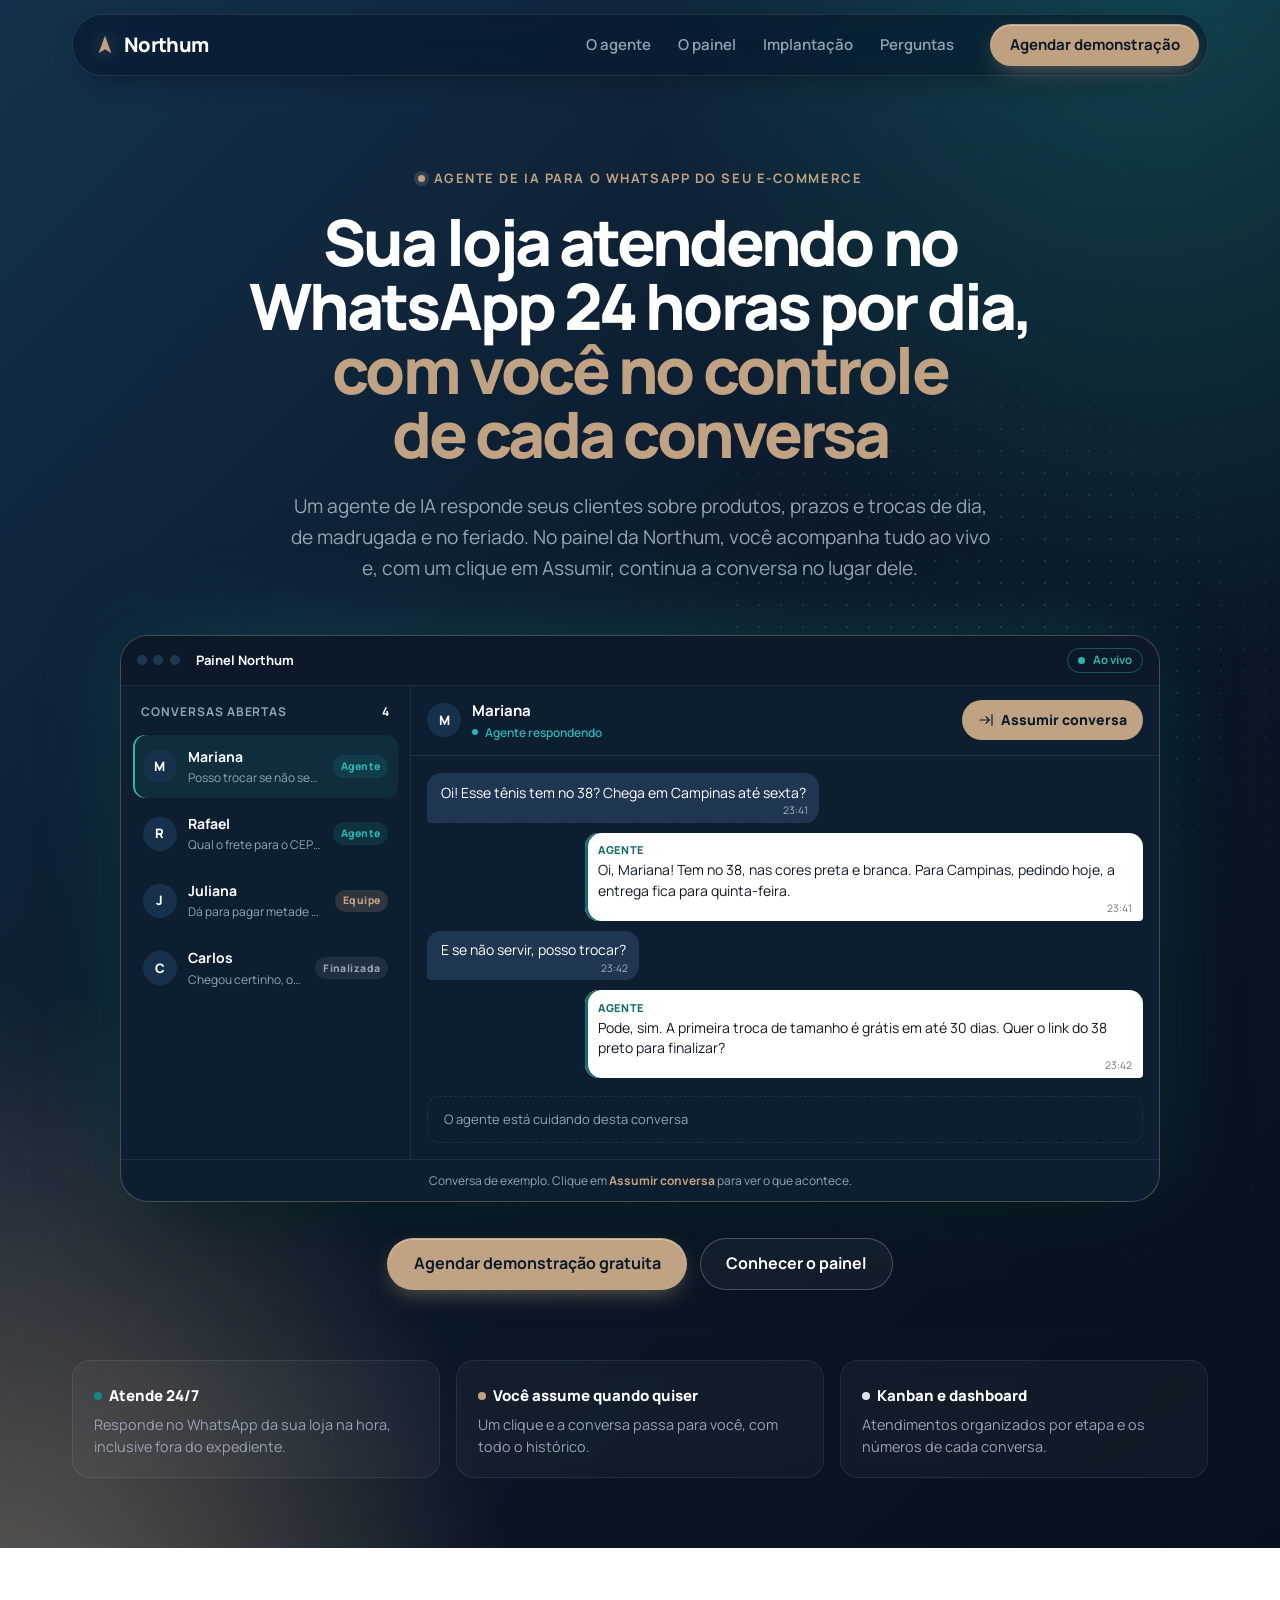
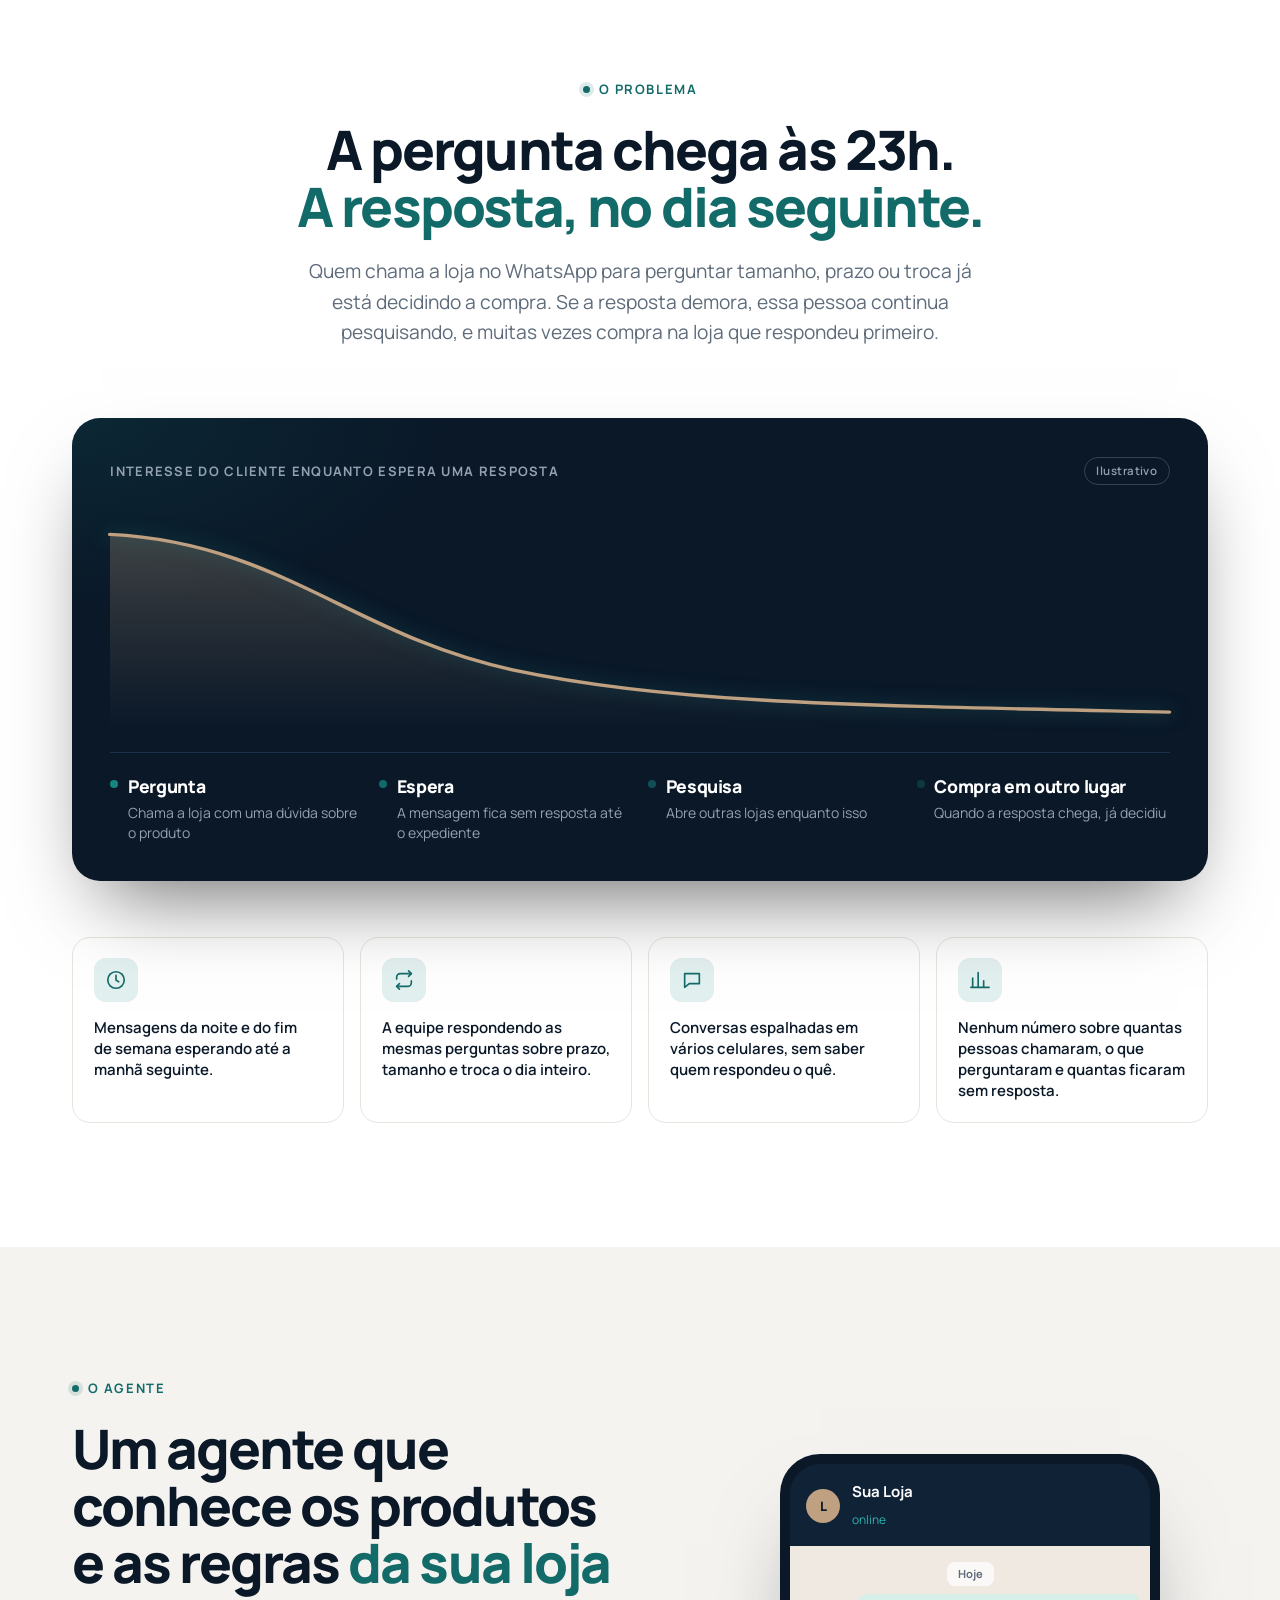
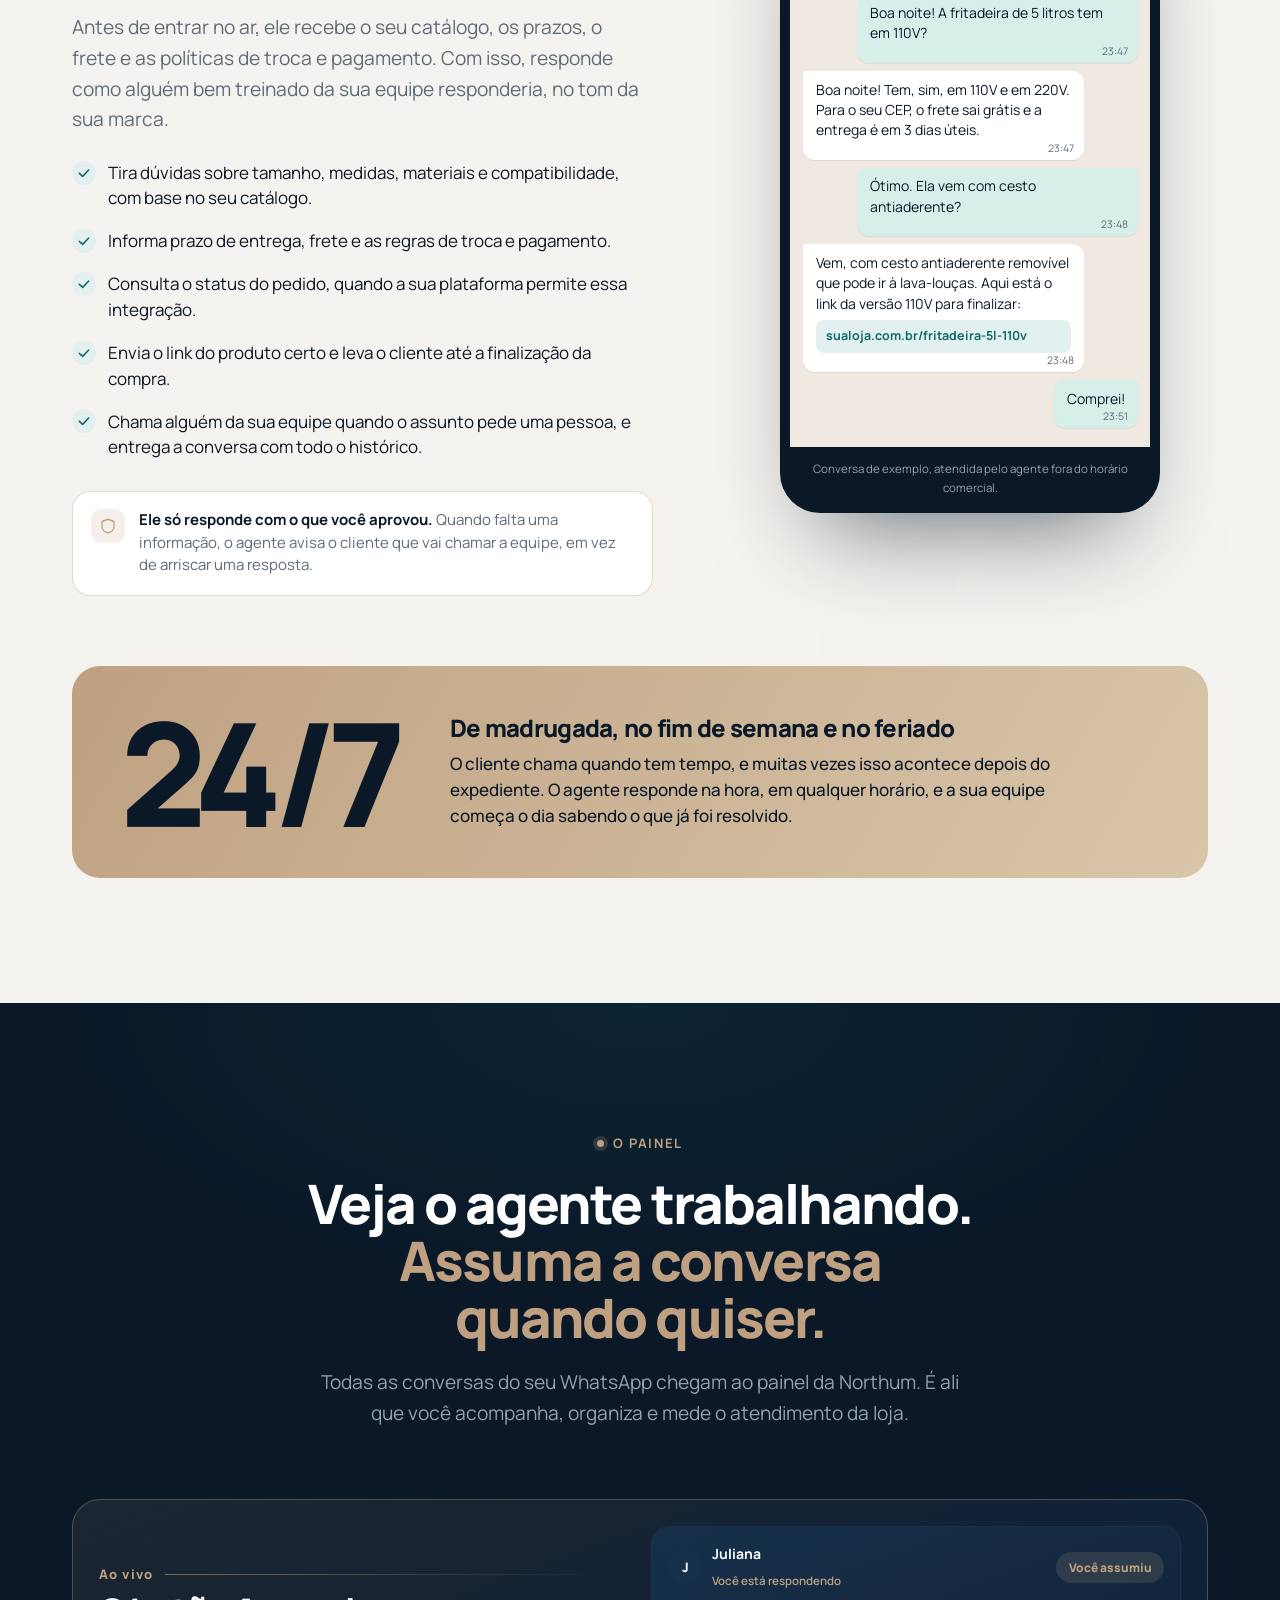
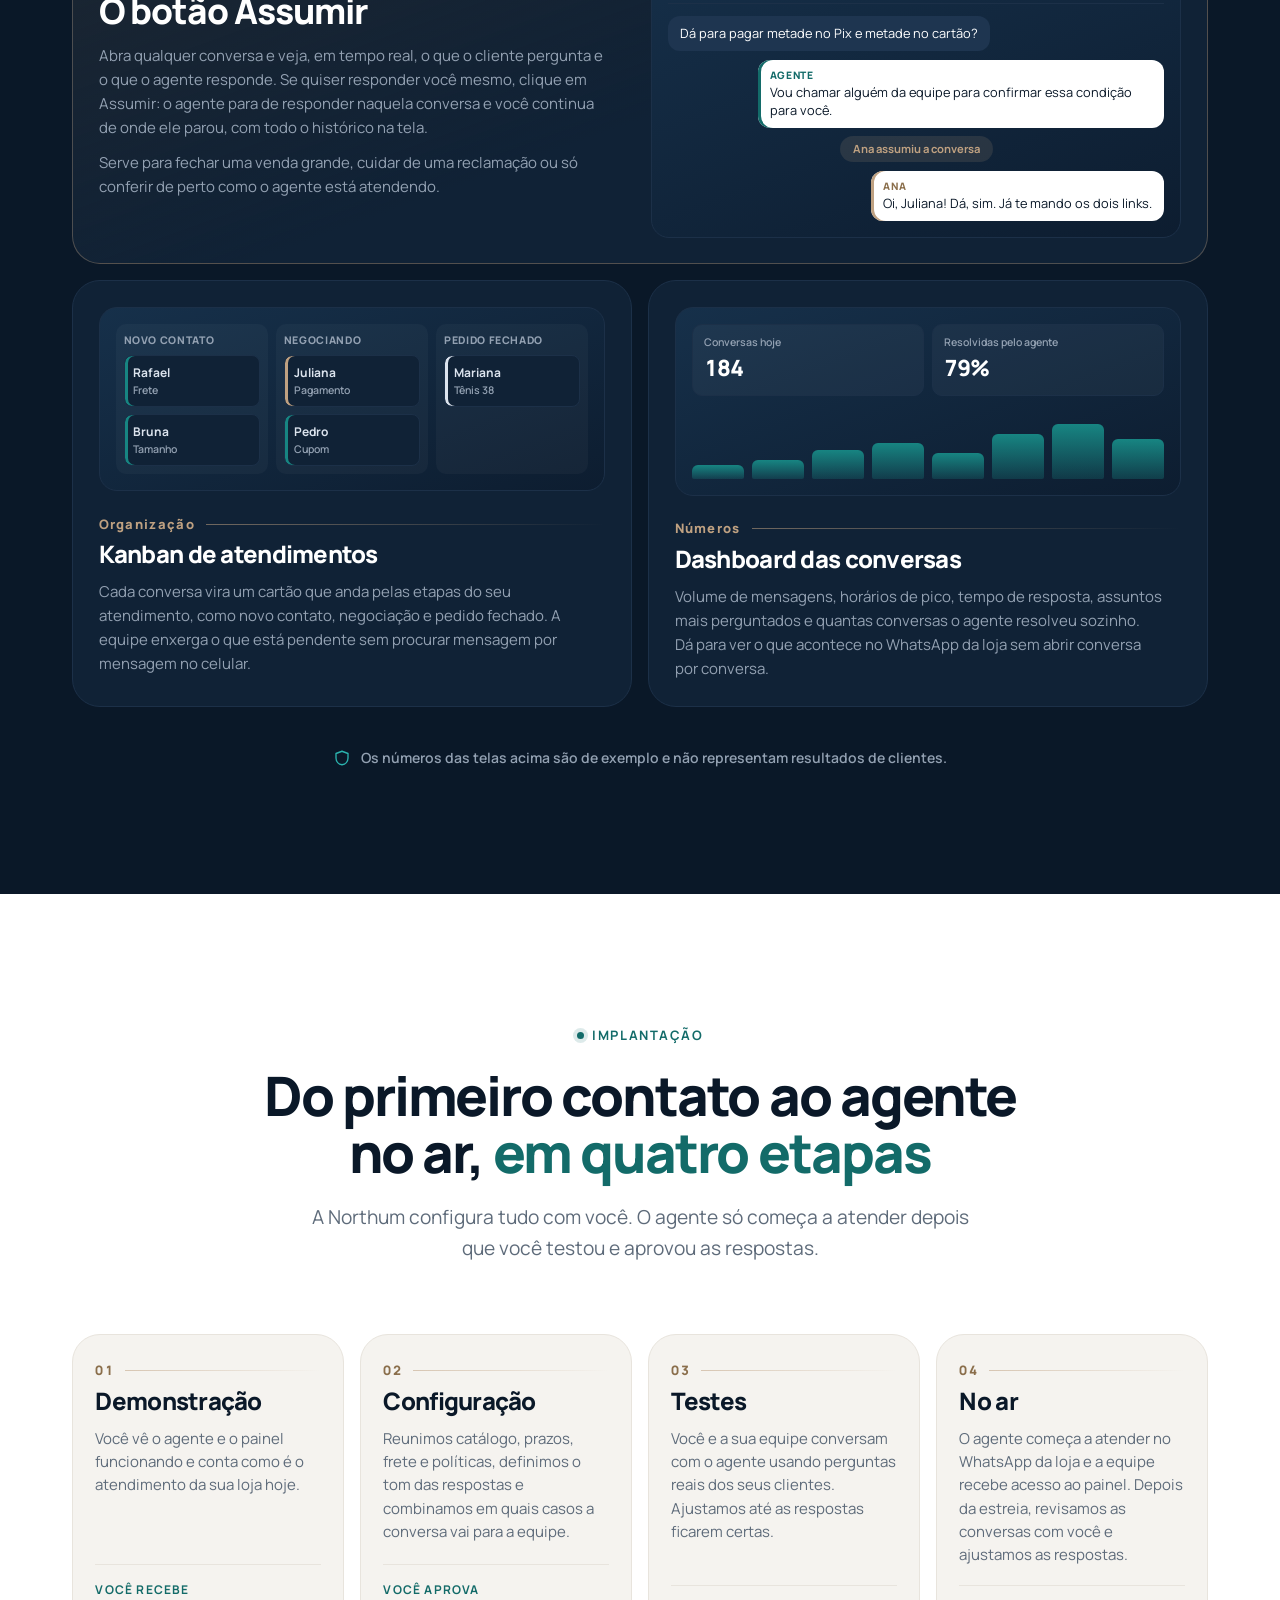
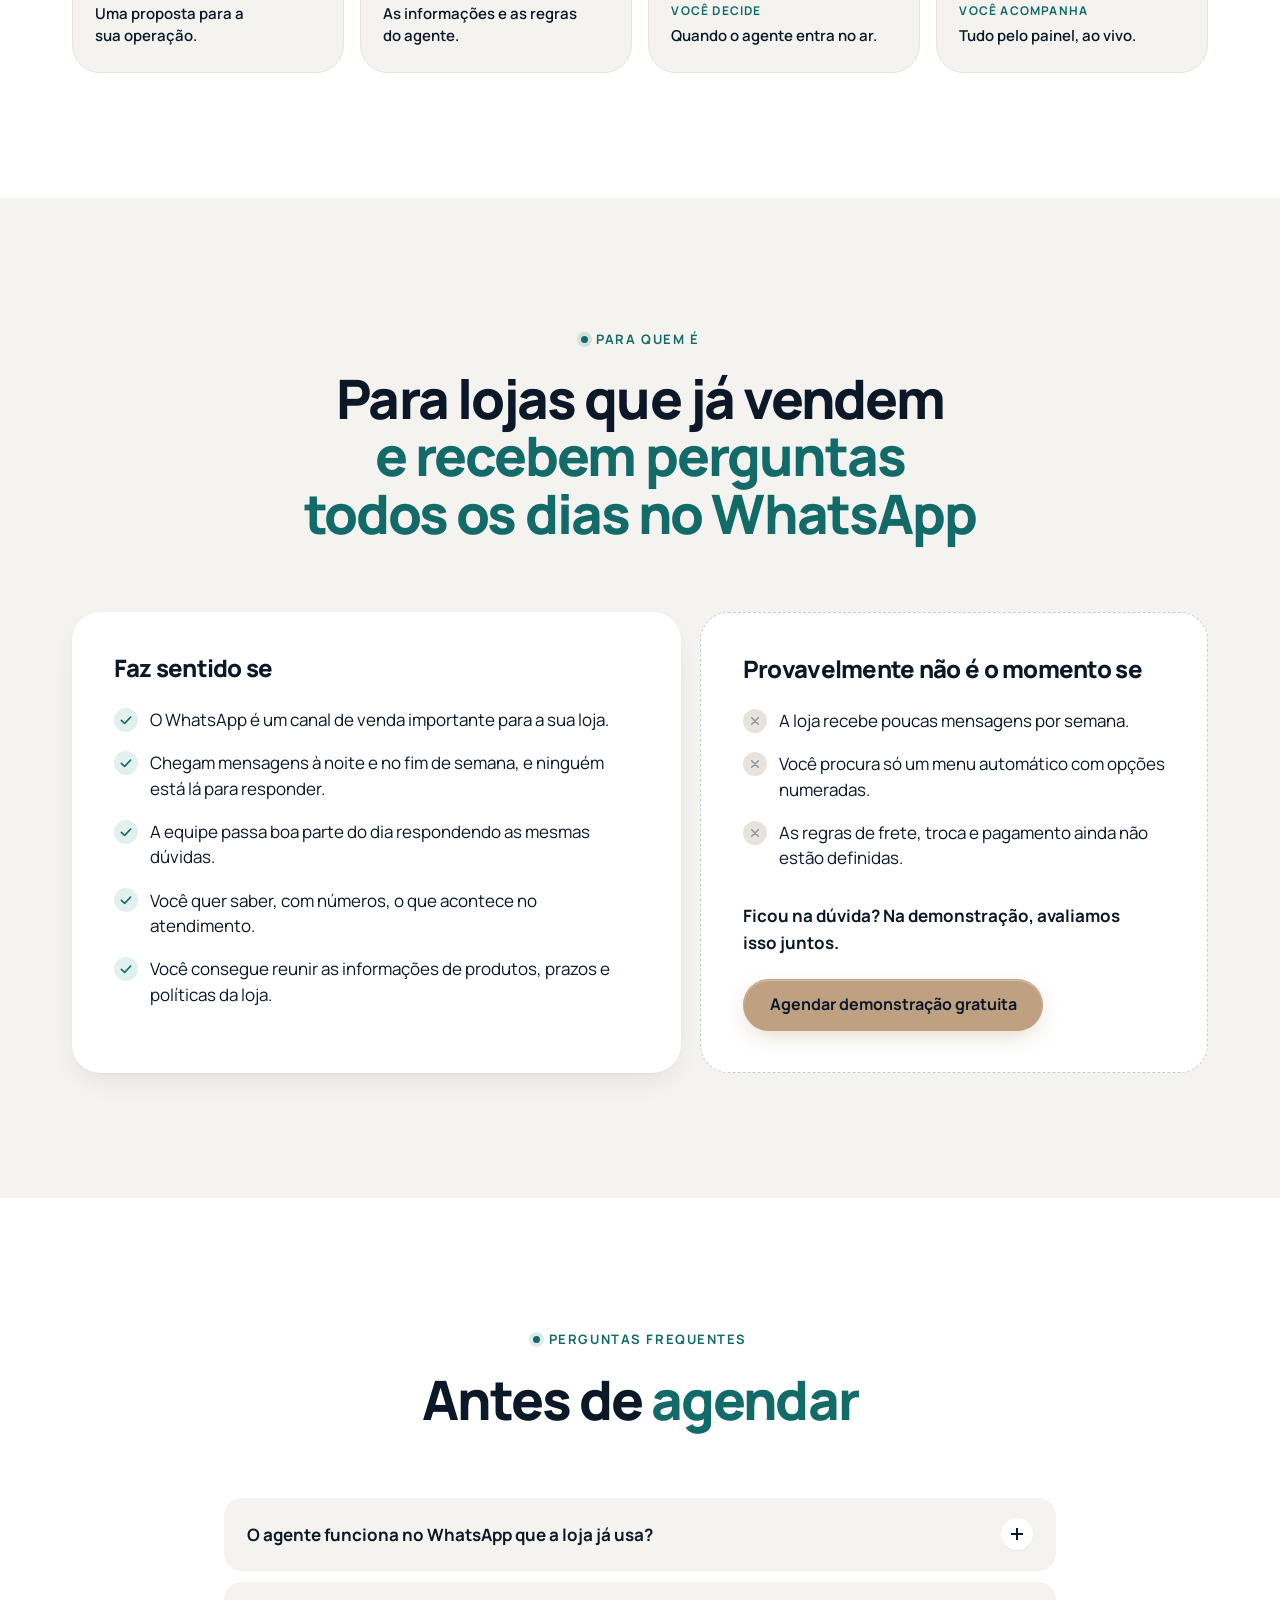
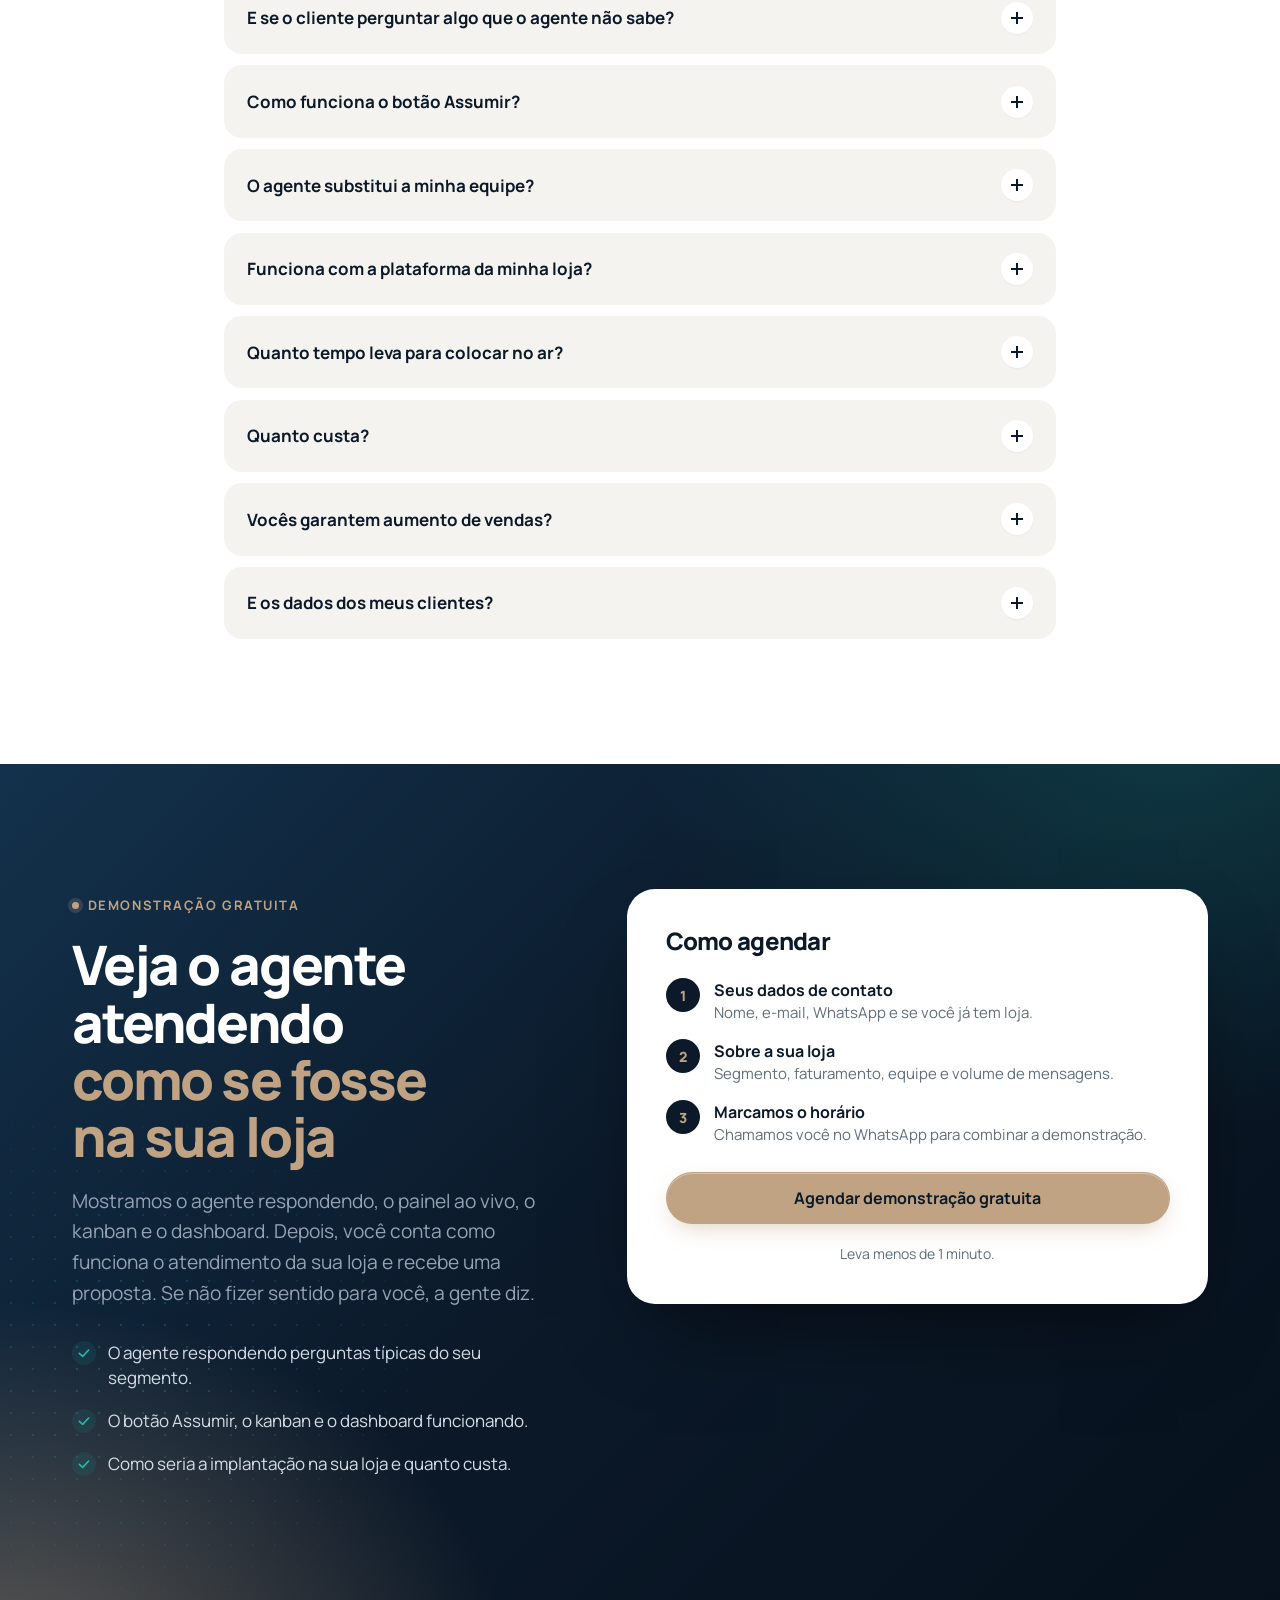
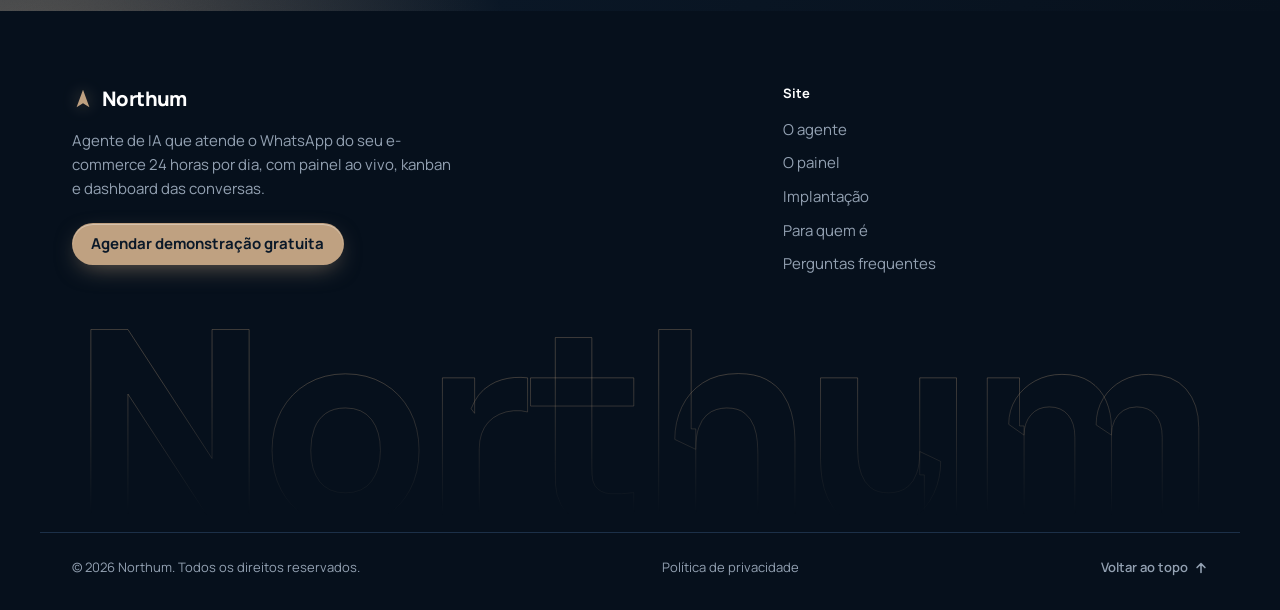
==== commit 76d0d56c: "Reposiciona o site para o agente de IA no WhatsApp Nova oferta única: agente que atende o WhatsApp d" ====
--- a/index.html
+++ b/index.html
@@ -3,17 +3,17 @@
 <head>
   <meta charset="utf-8">
   <meta name="viewport" content="width=device-width, initial-scale=1">
-  <title>Northum | Desempenho comercial e operacional para e-commerce</title>
-  <meta name="description" content="A Northum ajuda e-commerces a vender melhor e operar com mais eficiência: identifica gargalos na jornada do cliente e implementa soluções inteligentes em aquisição, conversão e retenção.">
-  <meta property="og:title" content="Northum | Desempenho comercial e operacional para e-commerce">
-  <meta property="og:description" content="Diagnóstico, implementação e acompanhamento de soluções em aquisição, conversão e retenção para e-commerces.">
+  <title>Northum | Agente de IA para o WhatsApp do seu e-commerce</title>
+  <meta name="description" content="Um agente de IA atende o WhatsApp da sua loja 24 horas por dia. No painel da Northum, você acompanha as conversas ao vivo, assume quando quiser e vê tudo em kanban e dashboard.">
+  <meta property="og:title" content="Northum | Agente de IA para o WhatsApp do seu e-commerce">
+  <meta property="og:description" content="Atendimento 24/7 no WhatsApp da sua loja, com painel ao vivo, botão Assumir, kanban e dashboard das conversas.">
   <meta property="og:type" content="website">
   <meta property="og:url" content="https://www.northum.com.br/">
   <meta property="og:site_name" content="Northum">
   <meta property="og:image" content="https://www.northum.com.br/assets/img/northum-og.jpg">
   <meta property="og:image:width" content="1200">
   <meta property="og:image:height" content="630">
-  <meta property="og:image:alt" content="Northum: uma parceira de desempenho para o seu e-commerce">
+  <meta property="og:image:alt" content="Northum: agente de IA para o WhatsApp do seu e-commerce">
   <meta name="twitter:card" content="summary_large_image">
   <link rel="canonical" href="https://www.northum.com.br/">
   <meta property="og:locale" content="pt_BR">
@@ -22,7 +22,6 @@
   <link rel="preconnect" href="https://fonts.googleapis.com">
   <link rel="preconnect" href="https://fonts.gstatic.com" crossorigin>
   <link href="https://fonts.googleapis.com/css2?family=Manrope:wght@400;500;600;700;800&display=swap" rel="stylesheet">
-  <link rel="preload" as="image" href="assets/video/northum-institucional-capa.jpg" fetchpriority="high">
   <link rel="stylesheet" href="assets/css/styles.css">
   <script type="application/ld+json">
   {
@@ -31,7 +30,7 @@
     "name": "Northum",
     "url": "https://www.northum.com.br/",
     "logo": "https://www.northum.com.br/assets/img/favicon.svg",
-    "description": "A Northum identifica gargalos na jornada do cliente e implementa soluções em aquisição, conversão e retenção para e-commerces."
+    "description": "Agente de IA que atende o WhatsApp de e-commerces 24 horas por dia, com painel ao vivo, botão Assumir, kanban e dashboard das conversas."
   }
   </script>
   <script>document.documentElement.classList.add("js");</script>
@@ -47,17 +46,9 @@
     <symbol id="i-clock" viewBox="0 0 24 24"><g fill="none" stroke="currentColor" stroke-width="1.8" stroke-linecap="round"><circle cx="12" cy="12" r="9"/><path d="M12 7v5l3 2"/></g></symbol>
     <symbol id="i-chat" viewBox="0 0 24 24"><path d="M4 5h16v11H9l-5 4z" fill="none" stroke="currentColor" stroke-width="1.8" stroke-linejoin="round"/></symbol>
     <symbol id="i-repeat" viewBox="0 0 24 24"><g fill="none" stroke="currentColor" stroke-width="1.8" stroke-linecap="round" stroke-linejoin="round"><path d="M17 2l3 3-3 3"/><path d="M4 11V9a4 4 0 0 1 4-4h12"/><path d="M7 22l-3-3 3-3"/><path d="M20 13v2a4 4 0 0 1-4 4H4"/></g></symbol>
-    <symbol id="i-eye" viewBox="0 0 24 24"><g fill="none" stroke="currentColor" stroke-width="1.8"><path d="M2 12s3.5-7 10-7 10 7 10 7-3.5 7-10 7S2 12 2 12z"/><circle cx="12" cy="12" r="3"/></g></symbol>
-    <symbol id="i-book" viewBox="0 0 24 24"><g fill="none" stroke="currentColor" stroke-width="1.8" stroke-linejoin="round"><path d="M4 4h6a2 2 0 0 1 2 2v14a2 2 0 0 0-2-2H4z"/><path d="M20 4h-6a2 2 0 0 0-2 2v14a2 2 0 0 1 2-2h6z"/></g></symbol>
     <symbol id="i-shield" viewBox="0 0 24 24"><path d="M12 3l8 3v6c0 4.5-3.4 8.3-8 9-4.6-.7-8-4.5-8-9V6z" fill="none" stroke="currentColor" stroke-width="1.8" stroke-linejoin="round"/></symbol>
-    <symbol id="i-user" viewBox="0 0 24 24"><g fill="none" stroke="currentColor" stroke-width="1.8"><circle cx="12" cy="8" r="4"/><path d="M4 21a8 8 0 0 1 16 0" stroke-linecap="round"/></g></symbol>
-    <symbol id="i-flask" viewBox="0 0 24 24"><path d="M9 3h6M10 3v6L4.5 19a1.5 1.5 0 0 0 1.3 2h12.4a1.5 1.5 0 0 0 1.3-2L14 9V3" fill="none" stroke="currentColor" stroke-width="1.8" stroke-linejoin="round" stroke-linecap="round"/></symbol>
     <symbol id="i-chart" viewBox="0 0 24 24"><path d="M4 20V10M10 20V4M16 20v-7M22 20H2" fill="none" stroke="currentColor" stroke-width="1.8" stroke-linecap="round"/></symbol>
-    <symbol id="i-lock" viewBox="0 0 24 24"><g fill="none" stroke="currentColor" stroke-width="1.8"><rect x="4" y="10" width="16" height="11" rx="2"/><path d="M8 10V7a4 4 0 0 1 8 0v3"/></g></symbol>
-    <symbol id="i-sliders" viewBox="0 0 24 24"><path d="M4 6h10M18 6h2M4 12h4M12 12h8M4 18h12M20 18h0" fill="none" stroke="currentColor" stroke-width="1.8" stroke-linecap="round"/><circle cx="16" cy="6" r="2" fill="none" stroke="currentColor" stroke-width="1.8"/><circle cx="10" cy="12" r="2" fill="none" stroke="currentColor" stroke-width="1.8"/><circle cx="18" cy="18" r="2" fill="none" stroke="currentColor" stroke-width="1.8"/></symbol>
     <symbol id="i-handoff" viewBox="0 0 24 24"><g fill="none" stroke="currentColor" stroke-width="1.8" stroke-linecap="round" stroke-linejoin="round"><path d="M3 12h13"/><path d="M12 7l5 5-5 5"/><path d="M21 4v16"/></g></symbol>
-    <symbol id="i-target" viewBox="0 0 24 24"><g fill="none" stroke="currentColor" stroke-width="1.8"><circle cx="12" cy="12" r="9"/><circle cx="12" cy="12" r="5"/><circle cx="12" cy="12" r="1.2" fill="currentColor"/></g></symbol>
-    <symbol id="i-cart" viewBox="0 0 24 24"><g fill="none" stroke="currentColor" stroke-width="1.8" stroke-linecap="round" stroke-linejoin="round"><path d="M3 4h2.5l2.2 10.5h10.6L20.5 7H7"/><circle cx="9.5" cy="19" r="1.4"/><circle cx="17" cy="19" r="1.4"/></g></symbol>
   </svg>
 
   <header class="site-header" id="topo">
@@ -67,13 +58,12 @@
         <span data-config="NOME_EMPRESA">Northum</span>
       </a>
       <nav class="nav" id="menu" aria-label="Principal">
-        <a href="#problema">O problema</a>
-        <a href="#atuacao">Atuação</a>
-        <a href="#como-funciona">Como trabalhamos</a>
-        <a href="#parceria">Parceria</a>
+        <a href="#agente">O agente</a>
+        <a href="#painel">O painel</a>
+        <a href="#implantacao">Implantação</a>
         <a href="#perguntas">Perguntas</a>
       </nav>
-      <a class="btn btn-primary btn-sm header-cta" href="#diagnostico" data-cta="header">Diagnóstico gratuito</a>
+      <a class="btn btn-primary btn-sm header-cta" href="#demonstracao" data-cta="header">Agendar demonstração</a>
       <button class="nav-toggle" aria-expanded="false" aria-controls="menu" aria-label="Abrir menu"><span></span><span></span></button>
     </div>
   </header>
@@ -84,46 +74,57 @@
     <section class="hero hero-video">
       <div class="hero-dots" aria-hidden="true"></div>
       <div class="wrap hero-video-inner">
-        <p class="eyebrow">Desempenho comercial e operacional para e-commerce</p>
-        <h1>Encontramos o que trava o seu e-commerce <span class="hl">e implementamos o que resolve</span></h1>
-        <p class="lead">A Northum identifica os gargalos da jornada do cliente que mais pesam no seu resultado e implementa soluções inteligentes em aquisição, conversão e retenção, integradas à sua operação.</p>
-
-        <figure class="hero-player" id="hero-player">
-          <video id="hero-video" controls muted autoplay playsinline preload="metadata"
-                 poster="assets/video/northum-institucional-capa.jpg"
-                 aria-label="Vídeo institucional da Northum">
-            <source src="assets/video/northum-institucional.mp4" type="video/mp4">
-            <track kind="captions" src="assets/video/northum-institucional.pt-BR.vtt" srclang="pt-BR" label="Português">
-            Seu navegador não reproduz vídeo. <a href="assets/video/northum-institucional.mp4">Baixe o vídeo institucional</a>.
-          </video>
-          <button class="hero-play" type="button" id="hero-play" aria-label="Assistir ao vídeo institucional, 1 minuto e 40 segundos">
-            <span class="hero-play-icon" aria-hidden="true">
-              <svg class="ic-play" viewBox="0 0 24 24"><path d="M8 5.5v13l11-6.5z"/></svg>
-              <svg class="ic-sound" viewBox="0 0 24 24"><path d="M4 9.5h3.5L12 5.5v13l-4.5-4H4z"/><path d="M15.5 9a4.2 4.2 0 0 1 0 6M18 6.5a7.8 7.8 0 0 1 0 11" fill="none" stroke="currentColor" stroke-width="2" stroke-linecap="round"/></svg>
-            </span>
-            <span class="hero-play-text"><span class="t-play">Assistir ao vídeo<small>1:40 · com legendas</small></span><span class="t-sound">Ativar som<small>assistir do início</small></span></span>
-          </button>
-          <span class="hero-progress" aria-hidden="true"><i id="hero-progress"></i></span>
+        <p class="eyebrow">Agente de IA para o WhatsApp do seu e-commerce</p>
+        <h1>Sua loja atendendo no WhatsApp 24 horas por dia, <span class="hl">com você no controle de cada conversa</span></h1>
+        <p class="lead">Um agente de IA responde seus clientes sobre produtos, prazos e trocas de dia, de madrugada e no feriado. No painel da Northum, você acompanha tudo ao vivo e, com um clique em Assumir, continua a conversa no lugar dele.</p>
+
+        <figure class="app-mock" id="app-mock" aria-label="Exemplo do painel da Northum com uma conversa atendida pelo agente">
+          <div class="am-bar"><i></i><i></i><i></i><span>Painel Northum</span><em class="am-live">Ao vivo</em></div>
+          <div class="am-body">
+            <aside class="am-list" aria-hidden="true">
+              <p class="am-list-title">Conversas abertas <b>4</b></p>
+              <div class="am-conv on"><span class="av">M</span><div><b>Mariana</b><small>Posso trocar se não servir?</small></div><i class="tag tag-agent">Agente</i></div>
+              <div class="am-conv"><span class="av">R</span><div><b>Rafael</b><small>Qual o frete para o CEP 01310?</small></div><i class="tag tag-agent">Agente</i></div>
+              <div class="am-conv"><span class="av">J</span><div><b>Juliana</b><small>Dá para pagar metade no Pix?</small></div><i class="tag tag-team">Equipe</i></div>
+              <div class="am-conv"><span class="av">C</span><div><b>Carlos</b><small>Chegou certinho, obrigado!</small></div><i class="tag">Finalizada</i></div>
+            </aside>
+            <div class="am-chat">
+              <div class="am-chat-head">
+                <span class="av">M</span>
+                <div><b>Mariana</b><small class="am-status" id="am-status">Agente respondendo</small></div>
+                <button type="button" class="am-take" id="am-take" aria-pressed="false"><svg aria-hidden="true"><use href="#i-handoff"/></svg><span>Assumir conversa</span></button>
+              </div>
+              <div class="am-msgs">
+                <p class="msg in">Oi! Esse tênis tem no 38? Chega em Campinas até sexta?<time>23:41</time></p>
+                <p class="msg out"><span class="who">Agente</span>Oi, Mariana! Tem no 38, nas cores preta e branca. Para Campinas, pedindo hoje, a entrega fica para quinta-feira.<time>23:41</time></p>
+                <p class="msg in">E se não servir, posso trocar?<time>23:42</time></p>
+                <p class="msg out"><span class="who">Agente</span>Pode, sim. A primeira troca de tamanho é grátis em até 30 dias. Quer o link do 38 preto para finalizar?<time>23:42</time></p>
+                <p class="msg sys" id="am-sys" hidden>Você assumiu a conversa. O agente parou de responder aqui e o histórico continua na tela.</p>
+              </div>
+              <div class="am-input" id="am-input">O agente está cuidando desta conversa</div>
+            </div>
+          </div>
+          <figcaption>Conversa de exemplo. Clique em <b>Assumir conversa</b> para ver o que acontece.</figcaption>
         </figure>
 
         <div class="actions">
-          <a class="btn btn-primary" href="#diagnostico" data-cta="hero">Aplicar para o diagnóstico gratuito</a>
-          <a class="btn btn-ghost" href="#como-funciona">Como trabalhamos</a>
+          <a class="btn btn-primary" href="#demonstracao" data-cta="hero">Agendar demonstração gratuita</a>
+          <a class="btn btn-ghost" href="#painel">Conhecer o painel</a>
         </div>
       </div>
 
       <div class="wrap hero-cards">
         <div class="glass-card">
-          <span class="gc-label gc-agent">Aquisição</span>
-          <p>Atrair e qualificar as oportunidades certas de compra.</p>
+          <span class="gc-label gc-agent">Atende 24/7</span>
+          <p>Responde no WhatsApp da sua loja na hora, inclusive fora do expediente.</p>
         </div>
         <div class="glass-card">
-          <span class="gc-label gc-team">Conversão</span>
-          <p>Aproveitar melhor quem já chega à loja pronto para decidir.</p>
+          <span class="gc-label gc-team">Você assume quando quiser</span>
+          <p>Um clique e a conversa passa para você, com todo o histórico.</p>
         </div>
         <div class="glass-card">
-          <span class="gc-label gc-ret">Retenção</span>
-          <p>Fortalecer o relacionamento e estimular novas compras.</p>
+          <span class="gc-label gc-ret">Kanban e dashboard</span>
+          <p>Atendimentos organizados por etapa e os números de cada conversa.</p>
         </div>
       </div>
     </section>
@@ -133,13 +134,13 @@
       <div class="wrap">
         <div class="head-center reveal">
           <p class="eyebrow eyebrow-dark">O problema</p>
-          <h2>O resultado não trava só por falta de tráfego. <span class="hl">Trava em pontos da jornada.</span></h2>
-          <p>Campanhas que atraem o público errado, compradores sem resposta, carrinhos esquecidos, clientes que compram uma vez e não voltam. Cada gargalo reduz o retorno de tudo o que você já investe para atrair e atender.</p>
+          <h2>A pergunta chega às 23h. <span class="hl hl-block">A resposta, no dia seguinte.</span></h2>
+          <p>Quem chama a loja no WhatsApp para perguntar tamanho, prazo ou troca já está decidindo a compra. Se a resposta demora, essa pessoa continua pesquisando, e muitas vezes compra na loja que respondeu primeiro.</p>
         </div>
 
         <div class="curve-card reveal">
           <div class="cc-head">
-            <span>Interesse do cliente quando a jornada trava</span>
+            <span>Interesse do cliente enquanto espera uma resposta</span>
             <span class="pill">Ilustrativo</span>
           </div>
           <svg class="curve" viewBox="0 0 1000 260" preserveAspectRatio="none" aria-hidden="true">
@@ -153,336 +154,156 @@
             <path class="curve-line" d="M0 30 C 160 40, 230 150, 380 190 S 700 232, 1000 240" fill="none" stroke="#BFA181" stroke-width="4" stroke-linecap="round"/>
           </svg>
           <ol class="curve-points">
-            <li><b>Interesse</b><span>Clicou, visitou ou chamou a loja</span></li>
-            <li><b>Obstáculo</b><span>Dúvida, demora ou oferta genérica</span></li>
-            <li><b>Adiamento</b><span>A decisão ficou para depois</span></li>
-            <li><b>Esquecimento</b><span>Outra loja ocupou o espaço</span></li>
+            <li><b>Pergunta</b><span>Chama a loja com uma dúvida sobre o produto</span></li>
+            <li><b>Espera</b><span>A mensagem fica sem resposta até o expediente</span></li>
+            <li><b>Pesquisa</b><span>Abre outras lojas enquanto isso</span></li>
+            <li><b>Compra em outro lugar</b><span>Quando a resposta chega, já decidiu</span></li>
           </ol>
         </div>
 
-        <div class="leak reveal">
-          <div class="leak-title">
-            <h3>Onde a jornada perde força</h3>
-            <p>Gargalos comuns em cada etapa, do primeiro contato à recompra.</p>
+        <div class="symptoms symptoms-4">
+          <div class="sym reveal"><span class="ico"><svg><use href="#i-clock"/></svg></span><p>Mensagens da noite e do fim de semana esperando até a manhã seguinte.</p></div>
+          <div class="sym reveal"><span class="ico"><svg><use href="#i-repeat"/></svg></span><p>A equipe respondendo as mesmas perguntas sobre prazo, tamanho e troca o dia inteiro.</p></div>
+          <div class="sym reveal"><span class="ico"><svg><use href="#i-chat"/></svg></span><p>Conversas espalhadas em vários celulares, sem saber quem respondeu o quê.</p></div>
+          <div class="sym reveal"><span class="ico"><svg><use href="#i-chart"/></svg></span><p>Nenhum número sobre quantas pessoas chamaram, o que perguntaram e quantas ficaram sem resposta.</p></div>
+        </div>
+      </div>
+    </section>
+
+    <!-- ================= O AGENTE ================= -->
+    <section class="section soft" id="agente">
+      <div class="wrap">
+        <div class="split">
+          <div class="split-copy reveal">
+            <p class="eyebrow eyebrow-dark">O agente</p>
+            <h2>Um agente que conhece os produtos e as regras <span class="hl">da sua loja</span></h2>
+            <p>Antes de entrar no ar, ele recebe o seu catálogo, os prazos, o frete e as políticas de troca e pagamento. Com isso, responde como alguém bem treinado da sua equipe responderia, no tom da sua marca.</p>
+            <ul class="ticks">
+              <li><svg><use href="#i-check"/></svg>Tira dúvidas sobre tamanho, medidas, materiais e compatibilidade, com base no seu catálogo.</li>
+              <li><svg><use href="#i-check"/></svg>Informa prazo de entrega, frete e as regras de troca e pagamento.</li>
+              <li><svg><use href="#i-check"/></svg>Consulta o status do pedido, quando a sua plataforma permite essa integração.</li>
+              <li><svg><use href="#i-check"/></svg>Envia o link do produto certo e leva o cliente até a finalização da compra.</li>
+              <li><svg><use href="#i-check"/></svg>Chama alguém da sua equipe quando o assunto pede uma pessoa, e entrega a conversa com todo o histórico.</li>
+            </ul>
+            <div class="note-card">
+              <span class="fc-ico"><svg><use href="#i-shield"/></svg></span>
+              <p><b>Ele só responde com o que você aprovou.</b> Quando falta uma informação, o agente avisa o cliente que vai chamar a equipe, em vez de arriscar uma resposta.</p>
+            </div>
           </div>
-          <ol class="leak-track">
-            <li><span>1</span>Atrair: campanhas genéricas trazem contatos pouco qualificados</li>
-            <li class="lz"><span>2</span>Atender: dúvidas antes da compra ficam sem resposta</li>
-            <li class="lz"><span>3</span>Decidir: carrinhos e oportunidades abandonados</li>
-            <li><span>4</span>Operar: tarefas manuais e sistemas desconectados</li>
-            <li class="lz"><span>5</span>Voltar: clientes compram uma vez e não retornam</li>
-          </ol>
-        </div>
-
-        <div class="symptoms">
-          <div class="sym reveal"><span class="ico"><svg><use href="#i-target"/></svg></span><p>Investimento em mídia que gera contatos pouco qualificados.</p></div>
-          <div class="sym reveal"><span class="ico"><svg><use href="#i-clock"/></svg></span><p>Compradores esperando uma resposta para decidir.</p></div>
-          <div class="sym reveal"><span class="ico"><svg><use href="#i-cart"/></svg></span><p>Carrinhos e oportunidades abandonados sem recuperação.</p></div>
-          <div class="sym reveal"><span class="ico"><svg><use href="#i-repeat"/></svg></span><p>Clientes que compram uma vez e não voltam.</p></div>
-          <div class="sym reveal"><span class="ico"><svg><use href="#i-sliders"/></svg></span><p>Equipe presa em tarefas manuais e sistemas que não conversam.</p></div>
-        </div>
-
-        <p class="honest reveal">Nem todo problema se resolve com mais tráfego, mais pessoas ou mais uma ferramenta. Preço, estoque e oferta também pesam. Por isso cada projeto começa pelo diagnóstico, não por suposição.</p>
-      </div>
-    </section>
-
-    <!-- ================= PERGUNTA ================= -->
-    <section class="question">
-      <div class="wrap reveal">
-        <p class="question-text">Você sabe em que ponto da jornada o seu e-commerce <span class="hl">mais perde oportunidades?</span></p>
-        <p class="question-sub">Na atração, na decisão de compra ou depois do primeiro pedido. Antes de investir mais em tráfego ou em equipe, vale saber onde está o gargalo.</p>
-        <a class="btn btn-primary" href="#diagnostico" data-cta="pergunta">Descobrir no diagnóstico gratuito</a>
-      </div>
-    </section>
-
-    <!-- ================= ABORDAGEM ================= -->
-    <section class="section soft" id="abordagem">
+
+          <figure class="phone reveal" aria-label="Exemplo de conversa no WhatsApp atendida pelo agente às 23h47">
+            <div class="ph-head"><span class="av">L</span><div><b>Sua Loja</b><small>online</small></div></div>
+            <div class="ph-msgs">
+              <p class="ph-day">Hoje</p>
+              <p class="pm me">Boa noite! A fritadeira de 5 litros tem em 110V?<time>23:47</time></p>
+              <p class="pm">Boa noite! Tem, sim, em 110V e em 220V. Para o seu CEP, o frete sai grátis e a entrega é em 3 dias úteis.<time>23:47</time></p>
+              <p class="pm me">Ótimo. Ela vem com cesto antiaderente?<time>23:48</time></p>
+              <p class="pm">Vem, com cesto antiaderente removível que pode ir à lava-louças. Aqui está o link da versão 110V para finalizar:<span class="pm-link">sualoja.com.br/fritadeira-5l-110v</span><time>23:48</time></p>
+              <p class="pm me">Comprei!<time>23:51</time></p>
+            </div>
+            <figcaption>Conversa de exemplo, atendida pelo agente fora do horário comercial.</figcaption>
+          </figure>
+        </div>
+
+        <div class="band-7d reveal">
+          <span class="big-7d" aria-hidden="true">24/7</span>
+          <div>
+            <h3>De madrugada, no fim de semana e no feriado</h3>
+            <p>O cliente chama quando tem tempo, e muitas vezes isso acontece depois do expediente. O agente responde na hora, em qualquer horário, e a sua equipe começa o dia sabendo o que já foi resolvido.</p>
+          </div>
+        </div>
+      </div>
+    </section>
+
+    <!-- ================= O PAINEL ================= -->
+    <section class="section dark" id="painel">
       <div class="wrap">
         <div class="head-center reveal">
-          <p class="eyebrow eyebrow-dark">Nossa abordagem</p>
-          <h2>Visão de negócio para encontrar o problema. <span class="hl">Capacidade técnica para resolvê-lo.</span></h2>
-          <p>Identificamos oportunidades, desenhamos a solução e a colocamos em funcionamento, integrada aos seus sistemas e processos.</p>
-        </div>
-
-        <div class="does">
-          <article class="does-card does-yes reveal">
-            <h3>O que a Northum faz</h3>
-            <ul class="ticks">
-              <li><svg><use href="#i-check"/></svg>Entende o negócio antes de recomendar qualquer ferramenta.</li>
-              <li><svg><use href="#i-check"/></svg>Identifica os gargalos que realmente prejudicam os resultados.</li>
-              <li><svg><use href="#i-check"/></svg>Desenha uma solução adequada à sua operação, com escopo e indicadores claros.</li>
-              <li><svg><use href="#i-check"/></svg>Implementa e conecta sistemas, informações e processos.</li>
-              <li><svg><use href="#i-check"/></svg>Mantém e otimiza o que foi implementado.</li>
-              <li><svg><use href="#i-check"/></svg>Assume a operação de módulos específicos, quando faz sentido.</li>
-            </ul>
+          <p class="eyebrow">O painel</p>
+          <h2>Veja o agente trabalhando. <span class="hl hl-block">Assuma a conversa quando quiser.</span></h2>
+          <p>Todas as conversas do seu WhatsApp chegam ao painel da Northum. É ali que você acompanha, organiza e mede o atendimento da loja.</p>
+        </div>
+
+        <div class="panel-grid">
+          <article class="pcard pcard-wide reveal">
+            <div class="pcard-copy">
+              <span class="step-n">Ao vivo</span>
+              <h3>O botão Assumir</h3>
+              <p>Abra qualquer conversa e veja, em tempo real, o que o cliente pergunta e o que o agente responde. Se quiser responder você mesmo, clique em Assumir: o agente para de responder naquela conversa e você continua de onde ele parou, com todo o histórico na tela.</p>
+              <p>Serve para fechar uma venda grande, cuidar de uma reclamação ou só conferir de perto como o agente está atendendo.</p>
+            </div>
+            <div class="pv pv-take" aria-hidden="true">
+              <div class="pv-head"><span class="av">J</span><div><b>Juliana</b><small>Você está respondendo</small></div><span class="pv-btn">Você assumiu</span></div>
+              <span class="pv-msg in">Dá para pagar metade no Pix e metade no cartão?</span>
+              <span class="pv-msg out"><i>Agente</i>Vou chamar alguém da equipe para confirmar essa condição para você.</span>
+              <span class="pv-sys">Ana assumiu a conversa</span>
+              <span class="pv-msg out team"><i>Ana</i>Oi, Juliana! Dá, sim. Já te mando os dois links.</span>
+            </div>
           </article>
-          <article class="does-card does-no reveal">
-            <h3>O que a Northum não é</h3>
-            <ul class="ticks ticks-x">
-              <li><svg><use href="#i-x"/></svg>Uma agência genérica de inteligência artificial.</li>
-              <li><svg><use href="#i-x"/></svg>Uma empresa que simplesmente vende chatbots.</li>
-              <li><svg><use href="#i-x"/></svg>Uma consultoria que entrega apenas recomendações.</li>
-              <li><svg><use href="#i-x"/></svg>Uma agência de marketing tradicional.</li>
-            </ul>
-            <div class="does-close">
-              <span class="fc-ico"><svg><use href="#i-handoff"/></svg></span>
-              <p><b>A tecnologia é o meio.</b> O objetivo é o seu e-commerce vender melhor e operar com mais eficiência. A ferramenta certa é consequência do problema certo.</p>
-            </div>
+
+          <article class="pcard reveal">
+            <div class="pv pv-kanban" aria-hidden="true">
+              <div><small>Novo contato</small><span>Rafael<em>Frete</em></span><span>Bruna<em>Tamanho</em></span></div>
+              <div><small>Negociando</small><span class="gold">Juliana<em>Pagamento</em></span><span>Pedro<em>Cupom</em></span></div>
+              <div><small>Pedido fechado</small><span class="ok">Mariana<em>Tênis 38</em></span></div>
+            </div>
+            <span class="step-n">Organização</span>
+            <h3>Kanban de atendimentos</h3>
+            <p>Cada conversa vira um cartão que anda pelas etapas do seu atendimento, como novo contato, negociação e pedido fechado. A equipe enxerga o que está pendente sem procurar mensagem por mensagem no celular.</p>
           </article>
-        </div>
-
-        <div class="band-7d reveal">
-          <span class="big-7d" aria-hidden="true">1º</span>
-          <div>
-            <h3>Cada projeto começa pelo problema prioritário</h3>
-            <p>Não vendemos um pacote fechado de automações. O diagnóstico mostra o gargalo que mais pesa no seu resultado, e a solução é desenhada a partir dele.</p>
-          </div>
-        </div>
-      </div>
-    </section>
-
-    <!-- ================= ÁREAS DE ATUAÇÃO ================= -->
-    <section class="section white" id="atuacao">
+
+          <article class="pcard reveal">
+            <div class="pv pv-dash" aria-hidden="true">
+              <div class="pv-kpis">
+                <span><small>Conversas hoje</small><b>184</b></span>
+                <span><small>Resolvidas pelo agente</small><b>79%</b></span>
+              </div>
+              <div class="sv-bars"><i style="--h:22%"></i><i style="--h:30%"></i><i style="--h:46%"></i><i style="--h:58%"></i><i style="--h:41%"></i><i style="--h:72%"></i><i style="--h:88%"></i><i style="--h:64%"></i></div>
+            </div>
+            <span class="step-n">Números</span>
+            <h3>Dashboard das conversas</h3>
+            <p>Volume de mensagens, horários de pico, tempo de resposta, assuntos mais perguntados e quantas conversas o agente resolveu sozinho. Dá para ver o que acontece no WhatsApp da loja sem abrir conversa por conversa.</p>
+          </article>
+        </div>
+        <p class="steps-note reveal"><svg><use href="#i-shield"/></svg>Os números das telas acima são de exemplo e não representam resultados de clientes.</p>
+      </div>
+    </section>
+
+    <!-- ================= IMPLANTAÇÃO ================= -->
+    <section class="section white" id="implantacao">
       <div class="wrap">
         <div class="head-center reveal">
-          <p class="eyebrow eyebrow-dark">Áreas de atuação</p>
-          <h2>Três frentes da jornada do cliente, <span class="hl">uma prioridade de cada vez</span></h2>
-          <p>Exemplos do que pode ser implementado em cada área. Nem todo projeto precisa de tudo: o diagnóstico define por onde começar.</p>
-        </div>
-
-        <div class="pillars">
-          <article class="pillar reveal">
-            <div class="pillar-top"><span class="ico"><svg><use href="#i-target"/></svg></span><span class="step-n">01</span></div>
-            <h3>Aquisição</h3>
-            <p class="pillar-goal">Atrair e qualificar oportunidades de compra.</p>
-            <ul class="ticks">
-              <li><svg><use href="#i-check"/></svg>Segmentação e personalização de campanhas e mensagens.</li>
-              <li><svg><use href="#i-check"/></svg>Captação e nutrição automatizada de leads.</li>
-              <li><svg><use href="#i-check"/></svg>Qualificação e encaminhamento de oportunidades.</li>
-              <li><svg><use href="#i-check"/></svg>Integração entre canais de aquisição e ferramentas comerciais.</li>
-            </ul>
-            <p class="pillar-kpi"><b>Como medimos</b>Custo por lead, qualidade dos leads e conversão por campanha.</p>
-          </article>
-          <article class="pillar reveal">
-            <div class="pillar-top"><span class="ico"><svg><use href="#i-chat"/></svg></span><span class="step-n">02</span></div>
-            <h3>Conversão</h3>
-            <p class="pillar-goal">Aproveitar melhor as oportunidades que já chegam.</p>
-            <ul class="ticks">
-              <li><svg><use href="#i-check"/></svg>Agentes de atendimento e pré-venda no WhatsApp e no chat.</li>
-              <li><svg><use href="#i-check"/></svg>Ajuda na escolha do produto e em dúvidas sobre entrega e políticas.</li>
-              <li><svg><use href="#i-check"/></svg>Recuperação de carrinhos e oportunidades abandonadas.</li>
-              <li><svg><use href="#i-check"/></svg>Encaminhamento inteligente para a equipe humana.</li>
-            </ul>
-            <p class="pillar-kpi"><b>Como medimos</b>Tempo de resposta, conversão de conversas e abandono.</p>
-          </article>
-          <article class="pillar reveal">
-            <div class="pillar-top"><span class="ico"><svg><use href="#i-repeat"/></svg></span><span class="step-n">03</span></div>
-            <h3>Retenção</h3>
-            <p class="pillar-goal">Fortalecer o relacionamento e estimular novas compras.</p>
-            <ul class="ticks">
-              <li><svg><use href="#i-check"/></svg>Automação de pós-venda.</li>
-              <li><svg><use href="#i-check"/></svg>Campanhas de recompra e reativação de clientes.</li>
-              <li><svg><use href="#i-check"/></svg>Segmentação e recomendações com base no histórico de compras.</li>
-              <li><svg><use href="#i-check"/></svg>Comunicação de relacionamento e fidelização.</li>
-            </ul>
-            <p class="pillar-kpi"><b>Como medimos</b>Recompra, reativação e frequência de compra.</p>
-          </article>
-        </div>
-
-        <div class="infra reveal">
-          <div>
-            <h3>A base que sustenta as três frentes</h3>
-            <p>Integração e dados para que cada solução funcione conectada à sua operação, e não como uma ferramenta isolada.</p>
-          </div>
-          <ul class="chips">
-            <li>Integração entre plataformas</li>
-            <li>Organização e enriquecimento de catálogo</li>
-            <li>Estruturação de dados</li>
-            <li>CRM e ferramentas de marketing</li>
-            <li>Atendimento, pedidos e sistemas internos conectados</li>
-            <li>Painéis e indicadores de desempenho</li>
-          </ul>
-        </div>
-      </div>
-    </section>
-
-    <!-- ================= DESTAQUE: CONVERSÃO ================= -->
-    <section class="section soft" id="conversao">
-      <div class="wrap">
-        <div class="head-center reveal">
-          <p class="eyebrow eyebrow-dark">Em destaque · Conversão</p>
-          <h2>Método Conversão 7D: <span class="hl">resposta para quem está decidindo a compra</span></h2>
-          <p>Uma das nossas ofertas em conversão. Implementamos uma assistência comercial no pré-atendimento, que responde com base nas informações aprovadas pela loja e encaminha para a equipe o que exige uma pessoa.</p>
-        </div>
-
-        <div class="does">
-          <article class="does-card does-yes reveal">
-            <h3>A assistência faz</h3>
-            <ul class="ticks">
-              <li><svg><use href="#i-check"/></svg>Responde dúvidas sobre produtos com base em informações aprovadas pela loja.</li>
-              <li><svg><use href="#i-check"/></svg>Ajuda o comprador a encontrar e entender o produto adequado.</li>
-              <li><svg><use href="#i-check"/></svg>Informa condições, disponibilidade e entrega, quando houver integração confiável.</li>
-              <li><svg><use href="#i-check"/></svg>Conduz o comprador ao próximo passo da compra.</li>
-              <li><svg><use href="#i-check"/></svg>Registra as conversas para análise e melhoria.</li>
-            </ul>
-          </article>
-          <article class="does-card does-no reveal">
-            <h3>A assistência não faz</h3>
-            <ul class="ticks ticks-x">
-              <li><svg><use href="#i-x"/></svg>Inventar resposta quando não tem informação confiável.</li>
-              <li><svg><use href="#i-x"/></svg>Decidir casos que exigem julgamento humano.</li>
-              <li><svg><use href="#i-x"/></svg>Substituir a sua equipe.</li>
-              <li><svg><use href="#i-x"/></svg>Prometer o que a loja não confirmou.</li>
-            </ul>
-            <div class="does-close">
-              <span class="fc-ico"><svg><use href="#i-handoff"/></svg></span>
-              <p><b>Quando não sabe, encaminha.</b> Situações complexas, sensíveis ou sem informação disponível vão para uma pessoa da sua equipe, com o histórico da conversa.</p>
-            </div>
-          </article>
-        </div>
-
-        <div class="band-7d reveal">
-          <span class="big-7d" aria-hidden="true">7D</span>
-          <div>
-            <h3>Por que 7D?</h3>
-            <p>Porque as dúvidas não respeitam horário comercial. A assistência fica disponível 7 dias por semana, dentro do escopo, do canal e das condições técnicas acordadas. 7D não é prazo de implementação nem promessa de resultado.</p>
-          </div>
-        </div>
-      </div>
-    </section>
-
-    <!-- ================= MÉTODO DE TRABALHO ================= -->
-    <section class="section dark" id="como-funciona">
-      <div class="wrap">
-        <div class="head-center reveal">
-          <p class="eyebrow">Como trabalhamos</p>
-          <h2>Diagnóstico, planejamento, implementação <span class="hl">e acompanhamento</span></h2>
-          <p>Um processo com entregas e critérios claros em cada etapa, do primeiro diagnóstico à operação acompanhada.</p>
-        </div>
-
-        <ol class="steps">
+          <p class="eyebrow eyebrow-dark">Implantação</p>
+          <h2>Do primeiro contato ao agente no ar, <span class="hl">em quatro etapas</span></h2>
+          <p>A Northum configura tudo com você. O agente só começa a atender depois que você testou e aprovou as respostas.</p>
+        </div>
+
+        <ol class="steps steps-light">
           <li class="step reveal">
-            <div class="step-visual" aria-hidden="true">
-              <div class="sv-map">
-                <span style="--w:92%">Respostas no pré-venda</span>
-                <span style="--w:74%">Carrinhos abandonados</span>
-                <span style="--w:58%">Recompra</span>
-                <span style="--w:40%">Qualificação de leads</span>
-              </div>
-            </div>
             <span class="step-n">01</span>
-            <h3>Diagnóstico</h3>
-            <p>Entendemos a operação, os processos, as ferramentas e os indicadores. Identificamos os gargalos e o peso de cada um no resultado.</p>
-            <p class="step-out"><b>Você recebe</b>O problema prioritário e um mapa de oportunidades.</p>
+            <h3>Demonstração</h3>
+            <p>Você vê o agente e o painel funcionando e conta como é o atendimento da sua loja hoje.</p>
+            <p class="step-out"><b>Você recebe</b>Uma proposta para a sua operação.</p>
           </li>
           <li class="step reveal">
-            <div class="step-visual" aria-hidden="true">
-              <div class="sv-kb">
-                <span><i class="ok"></i>Problema prioritário</span>
-                <span><i class="ok"></i>Escopo e integrações</span>
-                <span><i class="ok"></i>Linha de base</span>
-                <span><i class="wait"></i>Critérios de aceite</span>
-              </div>
-            </div>
             <span class="step-n">02</span>
-            <h3>Planejamento</h3>
-            <p>Desenhamos a solução, o escopo, as integrações e os indicadores. Registramos a linha de base para comparar depois.</p>
-            <p class="step-out"><b>Você recebe</b>Uma proposta construída a partir do diagnóstico, não um pacote genérico.</p>
+            <h3>Configuração</h3>
+            <p>Reunimos catálogo, prazos, frete e políticas, definimos o tom das respostas e combinamos em quais casos a conversa vai para a equipe.</p>
+            <p class="step-out"><b>Você aprova</b>As informações e as regras do agente.</p>
           </li>
           <li class="step reveal">
-            <div class="step-visual" aria-hidden="true">
-              <div class="sv-chat">
-                <span class="b">Cliente sem comprar há 90 dias</span>
-                <span class="a">Mensagem de reativação enviada</span>
-                <span class="t">Teste aprovado</span>
-              </div>
-            </div>
             <span class="step-n">03</span>
-            <h3>Implementação</h3>
-            <p>Configuramos, integramos e testamos com cenários reais. Orientamos a equipe e acompanhamos a entrada em operação.</p>
-            <p class="step-out"><b>Você recebe</b>A solução funcionando, testada e documentada.</p>
+            <h3>Testes</h3>
+            <p>Você e a sua equipe conversam com o agente usando perguntas reais dos seus clientes. Ajustamos até as respostas ficarem certas.</p>
+            <p class="step-out"><b>Você decide</b>Quando o agente entra no ar.</p>
           </li>
           <li class="step reveal">
-            <div class="step-visual" aria-hidden="true">
-              <div class="sv-bars"><i style="--h:35%"></i><i style="--h:48%"></i><i style="--h:44%"></i><i style="--h:62%"></i><i style="--h:70%"></i><i style="--h:84%"></i></div>
-            </div>
             <span class="step-n">04</span>
-            <h3>Acompanhamento</h3>
-            <p>Monitoramos, corrigimos e otimizamos. Se fizer sentido, assumimos a operação de módulos específicos.</p>
-            <p class="step-out"><b>Você recebe</b>Melhoria contínua, com indicadores acompanhados.</p>
+            <h3>No ar</h3>
+            <p>O agente começa a atender no WhatsApp da loja e a equipe recebe acesso ao painel. Depois da estreia, revisamos as conversas com você e ajustamos as respostas.</p>
+            <p class="step-out"><b>Você acompanha</b>Tudo pelo painel, ao vivo.</p>
           </li>
         </ol>
-        <p class="steps-note reveal"><svg><use href="#i-shield"/></svg>Nada vai ao ar sem testes e sem os critérios de aceite combinados com você.</p>
-      </div>
-    </section>
-
-    <!-- ================= MODELO DE PARCERIA ================= -->
-    <section class="section white" id="parceria">
-      <div class="wrap">
-        <div class="head-center reveal">
-          <p class="eyebrow eyebrow-dark">Modelo de parceria</p>
-          <h2>Da implementação à operação, <span class="hl">no formato que o seu negócio precisa</span></h2>
-          <p>Cada contrato combina as modalidades adequadas ao problema e à estrutura da sua operação.</p>
-        </div>
-
-        <div class="models">
-          <article class="model reveal">
-            <span class="model-tag">Ponto de partida</span>
-            <h3>Diagnóstico</h3>
-            <p>Identificação dos problemas e oportunidades, com a definição do que priorizar.</p>
-          </article>
-          <article class="model reveal">
-            <span class="model-tag">Projeto</span>
-            <h3>Implementação</h3>
-            <p>Planejamento, configuração, integração e entrada em operação da solução.</p>
-          </article>
-          <article class="model model-gold reveal">
-            <span class="model-tag">Recorrente</span>
-            <h3>Manutenção</h3>
-            <p>Monitoramento, correções, ajustes, atualizações, suporte e otimização do que foi implementado.</p>
-          </article>
-          <article class="model model-gold reveal">
-            <span class="model-tag">Recorrente · opcional</span>
-            <h3>Operação</h3>
-            <p>A Northum assume a execução contínua de módulos específicos, como a recuperação de oportunidades, conforme o contrato.</p>
-          </article>
-        </div>
-
-        <div class="scope">
-          <div class="scope-main reveal">
-            <h3>A implementação pode envolver</h3>
-            <ul class="ticks ticks-2col">
-              <li><svg><use href="#i-check"/></svg>Diagnóstico e planejamento.</li>
-              <li><svg><use href="#i-check"/></svg>Configuração das soluções.</li>
-              <li><svg><use href="#i-check"/></svg>Integrações com plataformas e sistemas acordados.</li>
-              <li><svg><use href="#i-check"/></svg>Desenvolvimento de fluxos.</li>
-              <li><svg><use href="#i-check"/></svg>Testes com cenários representativos e critérios de aceite.</li>
-              <li><svg><use href="#i-check"/></svg>Documentação.</li>
-              <li><svg><use href="#i-check"/></svg>Treinamento da equipe.</li>
-              <li><svg><use href="#i-check"/></svg>Entrada em operação acompanhada.</li>
-            </ul>
-            <p class="scope-note">Manutenção e operação são serviços diferentes: a manutenção preserva e otimiza a solução; a operação executa atividades do negócio. Cada uma tem escopo e preço próprios.</p>
-          </div>
-          <div class="scope-side">
-            <div class="mini-card reveal">
-              <h3>Fora do escopo</h3>
-              <ul class="dash">
-                <li>Integrações e desenvolvimentos não previstos na proposta.</li>
-                <li>Gestão de mídia paga e produção de campanhas publicitárias.</li>
-                <li>Promessa de resultado sem linha de base e critérios de medição acordados.</li>
-                <li>Custos de ferramentas e serviços de terceiros, salvo se incluídos na proposta.</li>
-              </ul>
-            </div>
-            <div class="mini-card mini-amber reveal">
-              <h3>O que precisamos de você</h3>
-              <ul class="dash">
-                <li>Acesso às informações, sistemas e indicadores envolvidos.</li>
-                <li>Uma pessoa para aprovar regras e entregas.</li>
-                <li>Participação nos testes e na validação.</li>
-              </ul>
-            </div>
-          </div>
-        </div>
       </div>
     </section>
 
@@ -491,147 +312,30 @@
       <div class="wrap">
         <div class="head-center reveal">
           <p class="eyebrow eyebrow-dark">Para quem é</p>
-          <h2>Para e-commerces com operação estabelecida <span class="hl">e espaço para render mais</span></h2>
+          <h2>Para lojas que já vendem <span class="hl">e recebem perguntas todos os dias no WhatsApp</span></h2>
         </div>
         <div class="fit">
           <article class="fit-card fit-yes reveal">
             <h3>Faz sentido se</h3>
             <ul class="ticks">
-              <li><svg><use href="#i-check"/></svg>Sua loja está em funcionamento, com vendas recorrentes.</li>
-              <li><svg><use href="#i-check"/></svg>Há volume relevante de visitantes, pedidos ou atendimentos.</li>
-              <li><svg><use href="#i-check"/></svg>Existe uma equipe envolvida em marketing, vendas ou atendimento.</li>
-              <li><svg><use href="#i-check"/></svg>Alguns processos têm gargalos ou excesso de trabalho manual.</li>
-              <li><svg><use href="#i-check"/></svg>Você quer melhorar eficiência e desempenho, e está aberto a modernizar processos.</li>
-              <li><svg><use href="#i-check"/></svg>Há disposição para investir em implementação e manutenção.</li>
+              <li><svg><use href="#i-check"/></svg>O WhatsApp é um canal de venda importante para a sua loja.</li>
+              <li><svg><use href="#i-check"/></svg>Chegam mensagens à noite e no fim de semana, e ninguém está lá para responder.</li>
+              <li><svg><use href="#i-check"/></svg>A equipe passa boa parte do dia respondendo as mesmas dúvidas.</li>
+              <li><svg><use href="#i-check"/></svg>Você quer saber, com números, o que acontece no atendimento.</li>
+              <li><svg><use href="#i-check"/></svg>Você consegue reunir as informações de produtos, prazos e políticas da loja.</li>
             </ul>
           </article>
           <article class="fit-card fit-no reveal">
             <h3>Provavelmente não é o momento se</h3>
             <ul class="ticks ticks-x">
-              <li><svg><use href="#i-x"/></svg>A loja ainda está começando e tem pouco volume.</li>
-              <li><svg><use href="#i-x"/></svg>O interesse é só "ter inteligência artificial", sem um problema a resolver.</li>
-              <li><svg><use href="#i-x"/></svg>Não é possível disponibilizar informações, acessos ou um responsável agora.</li>
+              <li><svg><use href="#i-x"/></svg>A loja recebe poucas mensagens por semana.</li>
+              <li><svg><use href="#i-x"/></svg>Você procura só um menu automático com opções numeradas.</li>
+              <li><svg><use href="#i-x"/></svg>As regras de frete, troca e pagamento ainda não estão definidas.</li>
             </ul>
-            <p class="fit-close">Na dúvida, o diagnóstico serve justamente para isso.</p>
-            <a class="btn btn-primary" href="#diagnostico" data-cta="para-quem">Aplicar para o diagnóstico gratuito</a>
+            <p class="fit-close">Ficou na dúvida? Na demonstração, avaliamos isso juntos.</p>
+            <a class="btn btn-primary" href="#demonstracao" data-cta="para-quem">Agendar demonstração gratuita</a>
           </article>
         </div>
-      </div>
-    </section>
-
-    <!-- ================= CONTROLE ================= -->
-    <section class="section dark" id="controle">
-      <div class="wrap">
-        <div class="head-center reveal">
-          <p class="eyebrow">Controle</p>
-          <h2>Soluções que agem em nome da sua loja <span class="hl">trabalham com limites.</span></h2>
-        </div>
-        <div class="controls">
-          <div class="ctrl reveal"><span class="ico"><svg><use href="#i-book"/></svg></span><h3>Informação aprovada</h3><p>As soluções usam informações e regras validadas por você, não suposições.</p></div>
-          <div class="ctrl reveal"><span class="ico"><svg><use href="#i-sliders"/></svg></span><h3>Limites definidos</h3><p>Regras claras do que cada fluxo ou agente pode fazer, responder ou recusar.</p></div>
-          <div class="ctrl ctrl-amber reveal"><span class="ico"><svg><use href="#i-user"/></svg></span><h3>Pessoas no controle</h3><p>Critérios documentados de quando e como a sua equipe assume.</p></div>
-          <div class="ctrl reveal"><span class="ico"><svg><use href="#i-flask"/></svg></span><h3>Testes antes de operar</h3><p>Cenários representativos e critérios de aceite combinados antes do lançamento.</p></div>
-          <div class="ctrl reveal"><span class="ico"><svg><use href="#i-chart"/></svg></span><h3>Acompanhamento</h3><p>Monitoramento de falhas, exceções e dos indicadores definidos no projeto.</p></div>
-          <div class="ctrl reveal"><span class="ico"><svg><use href="#i-lock"/></svg></span><h3>Cuidado com dados</h3><p>Tratamento das informações dos clientes conforme responsabilidades definidas em contrato.</p></div>
-        </div>
-      </div>
-    </section>
-
-    <!-- ================= COMPARATIVO ================= -->
-    <section class="section white" id="comparativo">
-      <div class="wrap">
-        <div class="head-center reveal">
-          <p class="eyebrow eyebrow-dark">Comparativo</p>
-          <h2>Três caminhos <span class="hl">para melhorar o desempenho</span></h2>
-          <p>Mais tráfego, mais pessoas e boas ferramentas podem ser necessários. A diferença está em saber onde investir primeiro.</p>
-        </div>
-        <div class="compare-card reveal">
-          <table class="compare">
-            <thead>
-              <tr>
-                <th scope="col"><span class="sr-only">Critério</span></th>
-                <th scope="col">Mais tráfego ou mais pessoas</th>
-                <th scope="col">Ferramentas isoladas</th>
-                <th scope="col" class="ours"><svg class="brand-mark" viewBox="0 0 24 24" aria-hidden="true"><path d="M12 2 19 21 12 16.5 5 21Z"/></svg>Northum</th>
-              </tr>
-            </thead>
-            <tbody>
-              <tr>
-                <th scope="row">Ponto de partida</th>
-                <td data-label="Mais tráfego ou pessoas">A suposição de que falta volume</td>
-                <td data-label="Ferramentas isoladas">As funcionalidades da ferramenta</td>
-                <td data-label="Northum" class="ours">O diagnóstico do gargalo prioritário</td>
-              </tr>
-              <tr>
-                <th scope="row">Solução</th>
-                <td data-label="Mais tráfego ou pessoas">Mais do mesmo processo</td>
-                <td data-label="Ferramentas isoladas">Uma ferramenta para cada problema</td>
-                <td data-label="Northum" class="ours">Desenhada para a sua operação</td>
-              </tr>
-              <tr>
-                <th scope="row">Integração</th>
-                <td data-label="Mais tráfego ou pessoas">Depende de trabalho manual</td>
-                <td data-label="Ferramentas isoladas">Por conta da sua equipe, quando possível</td>
-                <td data-label="Northum" class="ours">Sistemas, dados e processos conectados conforme o escopo</td>
-              </tr>
-              <tr>
-                <th scope="row">Implementação</th>
-                <td data-label="Mais tráfego ou pessoas">Ampliar mídia, recrutar e treinar</td>
-                <td data-label="Ferramentas isoladas">Instalar e configurar por conta própria</td>
-                <td data-label="Northum" class="ours">Planejamento, testes e entrada em operação acompanhada</td>
-              </tr>
-              <tr>
-                <th scope="row">Depois do lançamento</th>
-                <td data-label="Mais tráfego ou pessoas">Controle manual</td>
-                <td data-label="Ferramentas isoladas">Suporte do fornecedor</td>
-                <td data-label="Northum" class="ours">Manutenção, otimização e, se fizer sentido, operação</td>
-              </tr>
-            </tbody>
-          </table>
-        </div>
-      </div>
-    </section>
-
-    <!-- ================= MEDIÇÃO ================= -->
-    <section class="section soft" id="medicao">
-      <div class="wrap measure">
-        <div class="measure-copy reveal">
-          <p class="eyebrow eyebrow-dark">Medição</p>
-          <h2>Medimos o que o projeto se propôs a melhorar, <span class="hl">sem atribuir todo resultado à solução</span></h2>
-          <p>Antes de implementar, definimos com você a linha de base, a janela de medição e as fontes de dados. Tráfego, preço, estoque, sazonalidade e campanhas também influenciam os números.</p>
-          <ul class="ticks">
-            <li><svg><use href="#i-check"/></svg><span><b>Aquisição:</b> custo por lead, qualidade dos leads e conversão por campanha.</span></li>
-            <li><svg><use href="#i-check"/></svg><span><b>Conversão:</b> tempo de resposta, conversão de conversas e abandono.</span></li>
-            <li><svg><use href="#i-check"/></svg><span><b>Retenção:</b> recompra, reativação e frequência de compra.</span></li>
-            <li><svg><use href="#i-check"/></svg><span><b>Operação:</b> tempo economizado, menos tarefas manuais e menos erros.</span></li>
-          </ul>
-        </div>
-
-        <figure class="dash-mock reveal" aria-label="Exemplo de painel de acompanhamento de um projeto de conversão, com dados fictícios">
-          <div class="dm-bar"><i></i><i></i><i></i><span>Acompanhamento semanal</span><em>Dados de exemplo</em></div>
-          <div class="dm-body">
-            <aside class="dm-side" aria-hidden="true">
-              <span class="on">Visão geral</span><span>Conversas</span><span>Base aprovada</span><span>Transferências</span>
-            </aside>
-            <div class="dm-main">
-              <div class="dm-kpis">
-                <div><small>Primeira resposta</small><b>12 s</b></div>
-                <div><small>Fora do horário</small><b>38%</b></div>
-                <div><small>Encaminhadas</small><b>29%</b></div>
-              </div>
-              <div class="dm-split">
-                <small>Quem respondeu</small>
-                <div class="bar"><span class="bar-agent" style="width:71%"></span><span class="bar-team" style="width:29%"></span></div>
-                <div class="bar-legend"><span class="lg lg-agent">Agente 71%</span><span class="lg lg-team">Equipe 29%</span></div>
-              </div>
-              <div class="dm-lists">
-                <div><small>Dúvidas mais frequentes</small><ol><li>Prazo de entrega por CEP</li><li>Compatibilidade com cooktop</li><li>Política de troca</li></ol></div>
-                <div><small>Motivos de transferência</small><ol><li>Pedido para pessoa jurídica</li><li>Personalização de produto</li><li>Reclamação de pedido anterior</li></ol></div>
-              </div>
-            </div>
-          </div>
-          <figcaption>Exemplo de painel de um projeto de conversão. Os números são fictícios e não representam resultados de clientes. Relatórios e ferramentas são definidos na proposta.</figcaption>
-        </figure>
       </div>
     </section>
 
@@ -640,55 +344,50 @@
       <div class="wrap">
         <div class="head-center reveal">
           <p class="eyebrow eyebrow-dark">Perguntas frequentes</p>
-          <h2>Antes de <span class="hl">começar</span></h2>
+          <h2>Antes de <span class="hl">agendar</span></h2>
         </div>
         <div class="faq reveal">
-          <details name="faq"><summary>O que a Northum faz, exatamente?</summary><p>Identifica os gargalos na jornada do cliente do seu e-commerce e implementa soluções em aquisição, conversão e retenção, integradas aos seus sistemas e processos. Depois, pode manter e otimizar o que foi implementado ou assumir a operação de módulos específicos.</p></details>
-          <details name="faq"><summary>Preciso contratar soluções nas três áreas?</summary><p>Não. Cada projeto começa pelo problema prioritário. A proposta cobre o que o diagnóstico mostrar que faz sentido agora.</p></details>
-          <details name="faq"><summary>A Northum é uma agência de inteligência artificial?</summary><p>Não. Usamos inteligência artificial e automação quando fazem sentido para o problema, mas o foco é o desempenho comercial e operacional do seu e-commerce. A tecnologia é o meio.</p></details>
-          <details name="faq"><summary>Vocês garantem aumento de vendas?</summary><p>Não. Garantimos a execução do que foi contratado, com critérios de aceite. O resultado depende de vários fatores, como tráfego, preço, estoque e oferta, e é medido com uma linha de base e indicadores acordados.</p></details>
-          <details name="faq"><summary>Qual a diferença entre manutenção e operação?</summary><p>A manutenção mantém a solução funcionando e promove melhorias: monitoramento, correções, ajustes e otimizações. A operação é a execução contínua de atividades de um módulo pela Northum. São serviços diferentes, com escopo e preço próprios.</p></details>
-          <details name="faq"><summary>O que é o Método Conversão 7D?</summary><p>Uma das nossas ofertas na área de conversão: a implementação de uma assistência comercial para o pré-atendimento do e-commerce. "7D" se refere à disponibilidade 7 dias por semana, dentro do escopo acordado. Não é prazo de implementação nem promessa de resultado.</p></details>
-          <details name="faq"><summary>Funciona com a minha plataforma e os meus sistemas?</summary><p>Depende. Avaliamos plataformas, canais e sistemas no diagnóstico e definimos na proposta as integrações viáveis.</p></details>
-          <details name="faq"><summary>Quanto tempo leva um projeto?</summary><p>O prazo é definido na proposta, conforme o escopo, as integrações e a disponibilidade das informações.</p></details>
-          <details name="faq"><summary>Preciso participar do projeto?</summary><p>Sim. Precisamos de alguém da sua equipe para fornecer informações e acessos, aprovar regras e participar dos testes.</p></details>
-          <details name="faq"><summary>Como é cobrado?</summary><p>A implementação é um projeto com valor definido na proposta. Manutenção e operação são contratações recorrentes, com escopo e preço próprios.</p></details>
-          <details name="faq"><summary>O que é o diagnóstico? Tem custo?</summary><p>O diagnóstico é gratuito. É uma conversa para entender a sua operação, identificar onde a jornada do cliente perde oportunidades e verificar se e como a Northum pode ajudar.</p></details>
-        </div>
-      </div>
-    </section>
-
-    <!-- ================= DIAGNÓSTICO ================= -->
-    <section class="section diag-section" id="diagnostico">
+          <details name="faq"><summary>O agente funciona no WhatsApp que a loja já usa?</summary><p>Sim, ele atende no número de WhatsApp da sua loja. Na implantação, verificamos a configuração do seu número e explicamos cada passo antes de qualquer mudança.</p></details>
+          <details name="faq"><summary>E se o cliente perguntar algo que o agente não sabe?</summary><p>O agente responde só com as informações que você aprovou. Quando falta uma informação ou o assunto pede uma pessoa, como uma reclamação ou uma condição especial de pagamento, ele avisa o cliente e passa a conversa para a sua equipe, com todo o histórico.</p></details>
+          <details name="faq"><summary>Como funciona o botão Assumir?</summary><p>No painel, você abre a conversa e clica em Assumir. A partir daí, o agente para de responder naquela conversa e quem responde é você ou alguém da sua equipe, pelo próprio painel, com o histórico completo na tela.</p></details>
+          <details name="faq"><summary>O agente substitui a minha equipe?</summary><p>Ele cuida das perguntas que se repetem e do atendimento fora do expediente. A equipe fica com o que pede uma pessoa: negociações, exceções e clientes que precisam de mais atenção.</p></details>
+          <details name="faq"><summary>Funciona com a plataforma da minha loja?</summary><p>Na demonstração, avaliamos a sua plataforma e os sistemas que você usa. As integrações possíveis, como a consulta de status do pedido, entram na proposta.</p></details>
+          <details name="faq"><summary>Quanto tempo leva para colocar no ar?</summary><p>O prazo entra na proposta e depende principalmente de quanto tempo leva para reunir as informações da loja e concluir os testes com você.</p></details>
+          <details name="faq"><summary>Quanto custa?</summary><p>Apresentamos o valor depois da demonstração, de acordo com o atendimento e as integrações da sua loja. A demonstração é gratuita e não obriga você a contratar.</p></details>
+          <details name="faq"><summary>Vocês garantem aumento de vendas?</summary><p>Não. Garantimos o agente funcionando como foi combinado, com as respostas testadas e aprovadas por você. As vendas também dependem de preço, estoque, frete e oferta, e o dashboard mostra o que acontece no atendimento para você acompanhar.</p></details>
+          <details name="faq"><summary>E os dados dos meus clientes?</summary><p>As conversas são tratadas para a prestação do serviço, conforme as responsabilidades definidas em contrato e a Lei Geral de Proteção de Dados (LGPD).</p></details>
+        </div>
+      </div>
+    </section>
+
+    <!-- ================= DEMONSTRAÇÃO ================= -->
+    <section class="section diag-section" id="demonstracao">
       <div class="hero-dots dots-left" aria-hidden="true"></div>
       <div class="wrap diag">
         <div class="diag-copy reveal">
-          <p class="eyebrow">Diagnóstico gratuito</p>
-          <h2>Descubra o que mais trava <span class="hl">o seu e-commerce</span></h2>
-          <p>Aplique para um diagnóstico gratuito. Vamos entender a sua operação, encontrar onde a jornada do cliente perde oportunidades e avaliar se a Northum pode ajudar. Se não puder, a gente diz.</p>
+          <p class="eyebrow">Demonstração gratuita</p>
+          <h2>Veja o agente atendendo <span class="hl">como se fosse na sua loja</span></h2>
+          <p>Mostramos o agente respondendo, o painel ao vivo, o kanban e o dashboard. Depois, você conta como funciona o atendimento da sua loja e recebe uma proposta. Se não fizer sentido para você, a gente diz.</p>
           <ul class="ticks ticks-light">
-            <li><svg><use href="#i-check"/></svg>Visão dos principais gargalos em aquisição, conversão e retenção.</li>
-            <li><svg><use href="#i-check"/></svg>Avaliação de processos, sistemas e informações disponíveis.</li>
-            <li><svg><use href="#i-check"/></svg>Indicação honesta do que priorizar e se faz sentido seguir.</li>
+            <li><svg><use href="#i-check"/></svg>O agente respondendo perguntas típicas do seu segmento.</li>
+            <li><svg><use href="#i-check"/></svg>O botão Assumir, o kanban e o dashboard funcionando.</li>
+            <li><svg><use href="#i-check"/></svg>Como seria a implantação na sua loja e quanto custa.</li>
           </ul>
-          <p class="diag-alt" data-show-if="whatsapp">Prefere conversar direto? <a href="#" class="js-whatsapp" data-cta="diagnostico-whatsapp">Falar no WhatsApp</a></p>
+          <p class="diag-alt" data-show-if="whatsapp">Prefere conversar direto? <a href="#" class="js-whatsapp" data-cta="demonstracao-whatsapp">Falar no WhatsApp</a></p>
         </div>
 
         <div class="form apply-card reveal">
-          <h3 class="form-title">Como funciona a aplicação</h3>
+          <h3 class="form-title">Como agendar</h3>
           <ol class="apply-steps">
             <li><span>1</span><div><b>Seus dados de contato</b>Nome, e-mail, WhatsApp e se você já tem loja.</div></li>
-            <li><span>2</span><div><b>Sobre a sua loja</b>Segmento, faturamento e tamanho da equipe.</div></li>
-            <li><span>3</span><div><b>Retornamos o contato</b>Para combinar o diagnóstico com você.</div></li>
+            <li><span>2</span><div><b>Sobre a sua loja</b>Segmento, faturamento, equipe e volume de mensagens.</div></li>
+            <li><span>3</span><div><b>Marcamos o horário</b>Chamamos você no WhatsApp para combinar a demonstração.</div></li>
           </ol>
-          <a class="btn btn-primary btn-block" href="#diagnostico" data-cta="diagnostico">Aplicar para o diagnóstico gratuito</a>
+          <a class="btn btn-primary btn-block" href="#demonstracao" data-cta="demonstracao">Agendar demonstração gratuita</a>
           <p class="apply-note">Leva menos de 1 minuto.</p>
         </div>
       </div>
     </section>
-
-    <!-- SEÇÃO SOBRE: aguardando conteúdo real (história do fundador, equipe). Não publicar com texto inventado. -->
-    <!-- SEÇÃO RESULTADOS / CASES: aguardando projetos com dados autorizados. Não publicar números fictícios. -->
 
   </main>
 
@@ -699,15 +398,15 @@
           <svg class="brand-mark" viewBox="0 0 24 24" aria-hidden="true"><path d="M12 2 19 21 12 16.5 5 21Z"/></svg>
           <span data-config="NOME_EMPRESA">Northum</span>
         </a>
-        <p>Soluções em aquisição, conversão e retenção para melhorar o desempenho comercial e operacional de e-commerces.</p>
-        <a class="btn btn-primary btn-sm footer-cta" href="#diagnostico" data-cta="rodape">Aplicar para o diagnóstico gratuito</a>
+        <p>Agente de IA que atende o WhatsApp do seu e-commerce 24 horas por dia, com painel ao vivo, kanban e dashboard das conversas.</p>
+        <a class="btn btn-primary btn-sm footer-cta" href="#demonstracao" data-cta="rodape">Agendar demonstração gratuita</a>
       </div>
       <nav aria-label="Rodapé" class="footer-nav">
         <p class="footer-title">Site</p>
-        <a href="#problema">O problema</a>
-        <a href="#atuacao">Áreas de atuação</a>
-        <a href="#como-funciona">Como trabalhamos</a>
-        <a href="#parceria">Modelo de parceria</a>
+        <a href="#agente">O agente</a>
+        <a href="#painel">O painel</a>
+        <a href="#implantacao">Implantação</a>
+        <a href="#para-quem">Para quem é</a>
         <a href="#perguntas">Perguntas frequentes</a>
       </nav>
       <ul class="footer-contact" id="footer-contact"></ul>
@@ -720,12 +419,12 @@
     </div>
   </footer>
 
-  <!-- Barra de ação fixa no celular: aparece depois do topo e some perto da seção de diagnóstico -->
+  <!-- Barra de ação fixa no celular: aparece depois do topo e some perto da seção de demonstração -->
   <div class="cta-bar" id="cta-bar">
-    <a class="btn btn-primary btn-block" href="#diagnostico" data-cta="barra-celular">Aplicar para o diagnóstico gratuito</a>
+    <a class="btn btn-primary btn-block" href="#demonstracao" data-cta="barra-celular">Agendar demonstração gratuita</a>
   </div>
 
-  <!-- Pop-up de aplicação para o diagnóstico gratuito (aberto pelos botões que apontam para #diagnostico) -->
+  <!-- Pop-up para agendar a demonstração (aberto pelos botões que apontam para #demonstracao) -->
   <dialog class="apply-dialog" id="apply-dialog" aria-labelledby="apply-title">
     <form class="apply" id="apply-form" novalidate>
       <button class="apply-close" type="button" data-close aria-label="Fechar"><svg viewBox="0 0 24 24" aria-hidden="true"><use href="#i-x"/></svg></button>
@@ -733,7 +432,7 @@
 
       <div class="apply-step" data-step="1">
         <p class="apply-kicker">Passo 1 de 2</p>
-        <h2 class="apply-title" id="apply-title">Diagnóstico gratuito</h2>
+        <h2 class="apply-title" id="apply-title">Demonstração gratuita</h2>
         <p class="apply-sub">Informe seus dados de contato.</p>
         <div class="field">
           <label for="a-nome">Nome</label>
@@ -765,7 +464,7 @@
       <div class="apply-step" data-step="2" hidden>
         <p class="apply-kicker">Passo 2 de 2</p>
         <h2 class="apply-title" id="apply-title-2" data-text-loja="Sobre a sua loja" data-text-sem-loja="Sobre o seu projeto">Sobre a sua loja</h2>
-        <p class="apply-sub">Isso nos ajuda a preparar o diagnóstico.</p>
+        <p class="apply-sub">Isso nos ajuda a preparar a demonstração.</p>
         <div class="field">
           <label for="a-segmento" data-text-loja="Segmento da loja" data-text-sem-loja="Segmento em que pretende atuar">Segmento da loja</label>
           <select id="a-segmento" name="segmento" required>
@@ -796,6 +495,17 @@
           </select>
           <p class="err" id="e-faturamento"></p>
         </div>
+        <div class="field" data-only-loja>
+          <label for="a-mensagens">Mensagens por dia no WhatsApp <span class="opt">(aproximado)</span></label>
+          <select id="a-mensagens" name="mensagens">
+            <option value="">Selecione</option>
+            <option>Até 20</option>
+            <option>De 20 a 100</option>
+            <option>De 100 a 300</option>
+            <option>Mais de 300</option>
+            <option>Não sei</option>
+          </select>
+        </div>
         <div class="field">
           <label for="a-equipe">Tamanho da equipe</label>
           <select id="a-equipe" name="equipe" required>
@@ -814,15 +524,15 @@
         </div>
         <div class="apply-actions">
           <button class="apply-back" type="button" id="apply-back">Voltar</button>
-          <button class="btn btn-primary" type="submit">Enviar aplicação</button>
+          <button class="btn btn-primary" type="submit">Enviar</button>
         </div>
         <p class="form-status" id="form-status" role="status" aria-live="polite"></p>
       </div>
 
       <div class="apply-step apply-done" data-step="done" hidden>
         <span class="apply-done-ico" aria-hidden="true"><svg><use href="#i-check"/></svg></span>
-        <h2 class="apply-title" tabindex="-1">Aplicação recebida</h2>
-        <p class="apply-sub" id="apply-done-text">Vamos analisar as suas informações e entrar em contato para combinar o diagnóstico.</p>
+        <h2 class="apply-title" tabindex="-1">Pedido recebido</h2>
+        <p class="apply-sub" id="apply-done-text">Vamos chamar você no WhatsApp para marcar o melhor horário da demonstração.</p>
         <button class="btn btn-primary btn-block" type="button" data-close>Fechar</button>
       </div>
     </form>
--- a/assets/css/styles.css
+++ b/assets/css/styles.css
@@ -767,3 +767,155 @@
   .curve-card.reveal:not(.in) .curve-line { stroke-dashoffset: 0; }
   .faq details::details-content { transition-duration: 0s; }
 }
+
+/* =========================================================
+   Oferta: agente no WhatsApp + painel
+   ========================================================= */
+.av { flex: none; display: grid; place-items: center; width: 34px; height: 34px; border-radius: 50%; background: var(--night-3); color: var(--white); font-size: .8125rem; font-weight: 800; }
+
+/* Mockup do painel no topo */
+.app-mock {
+  position: relative; width: 100%; max-width: 1040px; margin: clamp(2.2rem, 1.5rem + 2.5vw, 3.2rem) 0 0;
+  border-radius: var(--r-l); overflow: hidden; background: #0D1D30; text-align: left;
+  border: 1px solid rgba(191, 161, 129, .35);
+  box-shadow: var(--shadow-lift), 0 0 100px -20px rgba(23, 133, 130, .45);
+}
+.am-bar { display: flex; align-items: center; gap: .4rem; padding: .75rem 1rem; border-bottom: 1px solid var(--line-dark); background: #0A1828; font-size: .8125rem; font-weight: 700; }
+.am-bar i { width: 10px; height: 10px; border-radius: 50%; background: #1E3550; }
+.am-bar span { margin-left: .6rem; }
+.am-live { margin-left: auto; display: inline-flex; align-items: center; gap: .45rem; font-style: normal; font-size: .72rem; font-weight: 700; color: var(--accent-on-dark); border: 1px solid rgba(43, 179, 174, .4); border-radius: 999px; padding: .15rem .65rem; }
+.am-live::before { content: ""; width: 7px; height: 7px; border-radius: 50%; background: var(--accent-on-dark); animation: livePulse 2s ease-in-out infinite; }
+@keyframes livePulse { 0%, 100% { opacity: 1; } 50% { opacity: .35; } }
+.am-body { display: grid; grid-template-columns: 290px 1fr; min-height: 420px; }
+.am-list { padding: 1rem .75rem; border-right: 1px solid var(--line-dark); display: grid; align-content: start; gap: .3rem; }
+.am-list-title { display: flex; justify-content: space-between; padding: 0 .5rem .6rem; font-size: .75rem; font-weight: 700; letter-spacing: .08em; text-transform: uppercase; color: var(--mute); }
+.am-list-title b { color: var(--white); }
+.am-conv { display: grid; grid-template-columns: auto 1fr auto; align-items: center; gap: .7rem; padding: .65rem .6rem; border-radius: 12px; }
+.am-conv.on { background: rgba(23, 133, 130, .14); box-shadow: inset 2px 0 0 var(--accent-on-dark); }
+.am-conv b { display: block; font-size: .875rem; }
+.am-conv small { display: block; font-size: .75rem; color: var(--mute); white-space: nowrap; overflow: hidden; text-overflow: ellipsis; }
+.am-conv > div { min-width: 0; }
+.tag { font-style: normal; font-size: .65rem; font-weight: 800; letter-spacing: .04em; padding: .18rem .5rem; border-radius: 999px; background: rgba(255,255,255,.07); color: var(--mute); }
+.tag-agent { background: rgba(23, 133, 130, .18); color: var(--accent-on-dark); }
+.tag-team { background: rgba(191, 161, 129, .18); color: var(--gold); }
+.am-chat { display: flex; flex-direction: column; min-width: 0; }
+.am-chat-head { display: flex; align-items: center; gap: .7rem; padding: .8rem 1rem; border-bottom: 1px solid var(--line-dark); }
+.am-chat-head b { display: block; font-size: .9375rem; }
+.am-status { display: flex; align-items: center; gap: .4rem; font-size: .75rem; color: var(--accent-on-dark); font-weight: 600; }
+.am-status::before { content: ""; width: 6px; height: 6px; border-radius: 50%; background: currentColor; }
+.am-take {
+  margin-left: auto; display: inline-flex; align-items: center; gap: .45rem; min-height: 40px; padding: .45rem 1rem;
+  border: 0; border-radius: 999px; cursor: pointer; font: 800 .875rem/1 var(--font); color: #0A1828; background: var(--gold);
+  animation: takePulse 2.6s ease-in-out infinite;
+  -webkit-tap-highlight-color: transparent; transition: transform .16s var(--ease-out), background-color .2s ease;
+}
+.am-take svg { width: 16px; height: 16px; }
+@media (hover: hover) and (pointer: fine) { .am-take:not([aria-pressed="true"]):hover { background: #CDB396; } }
+.am-take:active { transform: scale(.96); }
+@keyframes takePulse { 0%, 100% { box-shadow: 0 0 0 0 rgba(191, 161, 129, .45); } 50% { box-shadow: 0 0 0 8px rgba(191, 161, 129, 0); } }
+.am-take[aria-pressed="true"] { animation: none; background: rgba(191, 161, 129, .16); color: var(--gold); cursor: default; }
+.app-mock.is-taken .am-status { color: var(--gold); }
+.am-msgs { flex: 1; display: flex; flex-direction: column; gap: .6rem; padding: 1.1rem 1rem; }
+.msg { position: relative; max-width: 78%; padding: .6rem .85rem 1.25rem; border-radius: 14px; font-size: .875rem; line-height: 1.45; }
+.msg time { position: absolute; right: .7rem; bottom: .3rem; font-size: .65rem; opacity: .6; }
+.msg.in { align-self: flex-start; background: #1E3550; color: var(--white); border-bottom-left-radius: 4px; }
+.msg.out { align-self: flex-end; background: var(--white); color: var(--ink); border-bottom-right-radius: 4px; box-shadow: inset 3px 0 0 var(--accent-deep); }
+.msg .who { display: block; margin-bottom: .15rem; font-size: .68rem; font-weight: 800; letter-spacing: .06em; text-transform: uppercase; color: var(--accent-deep); }
+.msg.sys { align-self: center; max-width: 92%; padding: .4rem .9rem; border-radius: 999px; background: rgba(191, 161, 129, .14); color: var(--gold); font-size: .75rem; font-weight: 700; text-align: center; }
+.am-input { margin: 0 1rem 1rem; padding: .75rem 1rem; border-radius: 12px; border: 1px dashed var(--line-dark); font-size: .8125rem; color: var(--mute); }
+.app-mock.is-taken .am-input { border-style: solid; border-color: rgba(191, 161, 129, .45); color: var(--white); }
+.app-mock figcaption { padding: .7rem 1rem; border-top: 1px solid var(--line-dark); font-size: .75rem; color: var(--mute); text-align: center; }
+.app-mock figcaption b { color: var(--gold); }
+@media (prefers-reduced-motion: no-preference) {
+  .msg.sys:not([hidden]) { animation: heroIn .45s var(--ease-out) both; }
+}
+@media (max-width: 760px) {
+  .am-body { grid-template-columns: 1fr; min-height: 0; }
+  .am-list { display: none; }
+  .msg { max-width: 88%; }
+}
+@media (max-width: 640px) {
+  .app-mock { border-radius: var(--r-m); }
+  .am-chat-head { flex-wrap: wrap; }
+}
+
+.hl-block { display: block; }
+.symptoms-4 { grid-template-columns: repeat(4, 1fr); }
+@media (max-width: 1080px) { .symptoms-4 { grid-template-columns: 1fr 1fr; } }
+@media (max-width: 420px) { .symptoms-4 { grid-template-columns: 1fr; } }
+
+/* O agente: texto + celular */
+.split { display: grid; grid-template-columns: 1.1fr .9fr; gap: clamp(2.5rem, 1rem + 5vw, 5rem); align-items: center; }
+.split-copy h2 { font-size: var(--fs-h2); }
+.split-copy > p:not(.eyebrow) { margin: 1.3rem 0 1rem; font-size: var(--fs-lead); color: var(--slate); }
+.note-card { display: flex; gap: .9rem; align-items: flex-start; margin-top: 1.4rem; padding: 1.1rem; border-radius: var(--r-m); background: var(--white); border: 1px solid rgba(191, 161, 129, .4); }
+.note-card p { font-size: .9375rem; line-height: 1.5; color: var(--slate); }
+.note-card b { color: var(--ink); }
+.phone { justify-self: center; width: 100%; max-width: 380px; margin: 0; padding: 10px; border-radius: 40px; background: var(--night); box-shadow: 0 50px 90px -40px rgba(10, 24, 40, .6); }
+.ph-head { display: flex; align-items: center; gap: .7rem; padding: 1rem 1rem .9rem; border-radius: 30px 30px 0 0; background: var(--night-2); color: var(--white); }
+.ph-head .av { background: var(--gold); color: var(--night); }
+.ph-head b { display: block; font-size: .9375rem; }
+.ph-head small { font-size: .75rem; color: var(--accent-on-dark); }
+.ph-msgs { display: flex; flex-direction: column; gap: .5rem; padding: 1rem .8rem 1.2rem; background: #EFE9E1; }
+.ph-day { align-self: center; padding: .2rem .7rem; border-radius: 8px; background: rgba(255,255,255,.75); font-size: .7rem; font-weight: 700; color: var(--slate); }
+.pm { position: relative; align-self: flex-start; max-width: 84%; padding: .55rem .8rem 1.2rem; border-radius: 12px; border-top-left-radius: 4px; background: var(--white); font-size: .875rem; line-height: 1.45; box-shadow: 0 1px 1px rgba(10, 24, 40, .08); }
+.pm.me { align-self: flex-end; border-radius: 12px; border-top-right-radius: 4px; background: #D6EFE9; }
+.pm time { position: absolute; right: .6rem; bottom: .25rem; font-size: .65rem; color: var(--slate); }
+.pm-link { display: block; margin-top: .4rem; padding: .45rem .6rem; border-radius: 8px; background: var(--accent-soft); color: var(--accent-deep); font-size: .78rem; font-weight: 700; word-break: break-all; }
+.phone figcaption { padding: .8rem .6rem .4rem; font-size: .72rem; color: var(--mute); text-align: center; }
+@media (max-width: 920px) { .split { grid-template-columns: 1fr; } }
+#agente .band-7d { margin-top: clamp(3rem, 2rem + 3vw, 4.5rem); }
+
+/* O painel: cards com visual */
+#painel { background: radial-gradient(60rem 30rem at 50% 0%, rgba(23, 133, 130,.12), transparent 60%), var(--night); }
+.panel-grid { display: grid; grid-template-columns: 1fr 1fr; gap: 1rem; }
+.pcard { display: flex; flex-direction: column; padding: clamp(1.2rem, 1rem + 1vw, 1.6rem); border-radius: var(--r-l); background: var(--night-2); border: 1px solid var(--line-dark); }
+.pcard h3 { margin-top: .35rem; font-size: 1.5rem; letter-spacing: -.03em; }
+.pcard p { margin-top: .7rem; font-size: .9375rem; line-height: 1.6; color: var(--mute); }
+.pcard .step-n::after { content: ""; flex: 1; height: 1px; background: linear-gradient(90deg, rgba(191, 161, 129, .55), rgba(191, 161, 129, 0)); }
+.pcard-wide { grid-column: 1 / -1; display: grid; grid-template-columns: 1fr 1.05fr; gap: clamp(1.5rem, 1rem + 3vw, 3rem); align-items: center; border-color: rgba(191, 161, 129, .35); background: linear-gradient(160deg, rgba(191, 161, 129, .1), var(--night-2) 55%); }
+.pcard-wide h3 { font-size: clamp(1.6rem, 1.2rem + 1.4vw, 2.2rem); }
+.pv { margin-bottom: 1.4rem; padding: 1rem; border-radius: var(--r-m); background: linear-gradient(160deg, var(--night-3), #0D1D30); border: 1px solid var(--line-dark); overflow: hidden; }
+.pcard-wide .pv { margin-bottom: 0; }
+.pv-take { display: flex; flex-direction: column; gap: .55rem; }
+.pv-head { display: flex; align-items: center; gap: .6rem; padding-bottom: .7rem; margin-bottom: .2rem; border-bottom: 1px solid var(--line-dark); }
+.pv-head b { display: block; font-size: .875rem; }
+.pv-head small { font-size: .72rem; color: var(--gold); font-weight: 600; }
+.pv-head > div { min-width: 0; }
+.pv-head small { white-space: nowrap; }
+.pv-btn { white-space: nowrap; margin-left: auto; padding: .35rem .8rem; border-radius: 999px; background: rgba(191, 161, 129, .16); color: var(--gold); font-size: .75rem; font-weight: 800; }
+.pv-msg { max-width: 82%; padding: .5rem .75rem; border-radius: 12px; font-size: .8rem; line-height: 1.45; }
+.pv-msg i { display: block; font-style: normal; font-size: .64rem; font-weight: 800; letter-spacing: .06em; text-transform: uppercase; color: var(--accent-deep); }
+.pv-msg.in { align-self: flex-start; background: #1E3550; color: var(--white); }
+.pv-msg.out { align-self: flex-end; background: var(--white); color: var(--ink); box-shadow: inset 3px 0 0 var(--accent-deep); }
+.pv-msg.team { box-shadow: inset 3px 0 0 var(--gold); }
+.pv-msg.team i { color: var(--gold-deep); }
+.pv-sys { align-self: center; padding: .25rem .8rem; border-radius: 999px; background: rgba(191, 161, 129, .14); color: var(--gold); font-size: .7rem; font-weight: 700; }
+.pv-kanban { display: grid; grid-template-columns: repeat(3, 1fr); gap: .5rem; min-height: 168px; }
+.pv-kanban > div { display: grid; align-content: start; gap: .4rem; padding: .5rem; border-radius: 10px; background: rgba(255,255,255,.03); }
+.pv-kanban small { font-size: .66rem; font-weight: 800; letter-spacing: .06em; text-transform: uppercase; color: var(--mute); }
+.pv-kanban span { display: grid; padding: .45rem .55rem; border-radius: 8px; background: var(--night-2); border: 1px solid var(--line-dark); font-size: .75rem; font-weight: 700; color: #DCE4EE; box-shadow: inset 3px 0 0 var(--accent); }
+.pv-kanban span.gold { box-shadow: inset 3px 0 0 var(--gold); }
+.pv-kanban span.ok { box-shadow: inset 3px 0 0 #DCE4EE; }
+.pv-kanban em { font-style: normal; font-size: .66rem; font-weight: 600; color: var(--mute); }
+.pv-dash { display: grid; gap: .8rem; min-height: 168px; }
+.pv-kpis { display: grid; grid-template-columns: 1fr 1fr; gap: .5rem; }
+.pv-kpis span { padding: .55rem .7rem; border-radius: 10px; background: rgba(255,255,255,.04); border: 1px solid var(--line-dark); }
+.pv-kpis small { display: block; font-size: .66rem; font-weight: 600; color: var(--mute); }
+.pv-kpis b { font-size: 1.4rem; font-weight: 800; letter-spacing: -.04em; font-variant-numeric: tabular-nums; }
+.pv-dash .sv-bars { height: 70px; }
+#painel .steps-note { font-size: .875rem; font-weight: 600; color: var(--mute); }
+#painel .steps-note svg { width: 18px; height: 18px; }
+@media (max-width: 900px) { .panel-grid, .pcard-wide { grid-template-columns: 1fr; } }
+
+/* Implantação: etapas em fundo claro */
+.steps-light .step { background: var(--soft); border-color: var(--line); padding: 1.6rem 1.4rem; }
+.steps-light .step-n { color: var(--gold-deep); }
+.steps-light .step > p { color: var(--slate); }
+.steps-light .step > p:not(.step-out) { margin-bottom: 1.2rem; }
+.steps-light .step .step-out { color: var(--ink); border-top: 1px solid var(--line); padding-top: 1rem; }
+.steps-light .step-out b { color: var(--accent-deep); }
+
+@media (prefers-reduced-motion: reduce) {
+  .am-take, .am-live::before { animation: none; }
+}
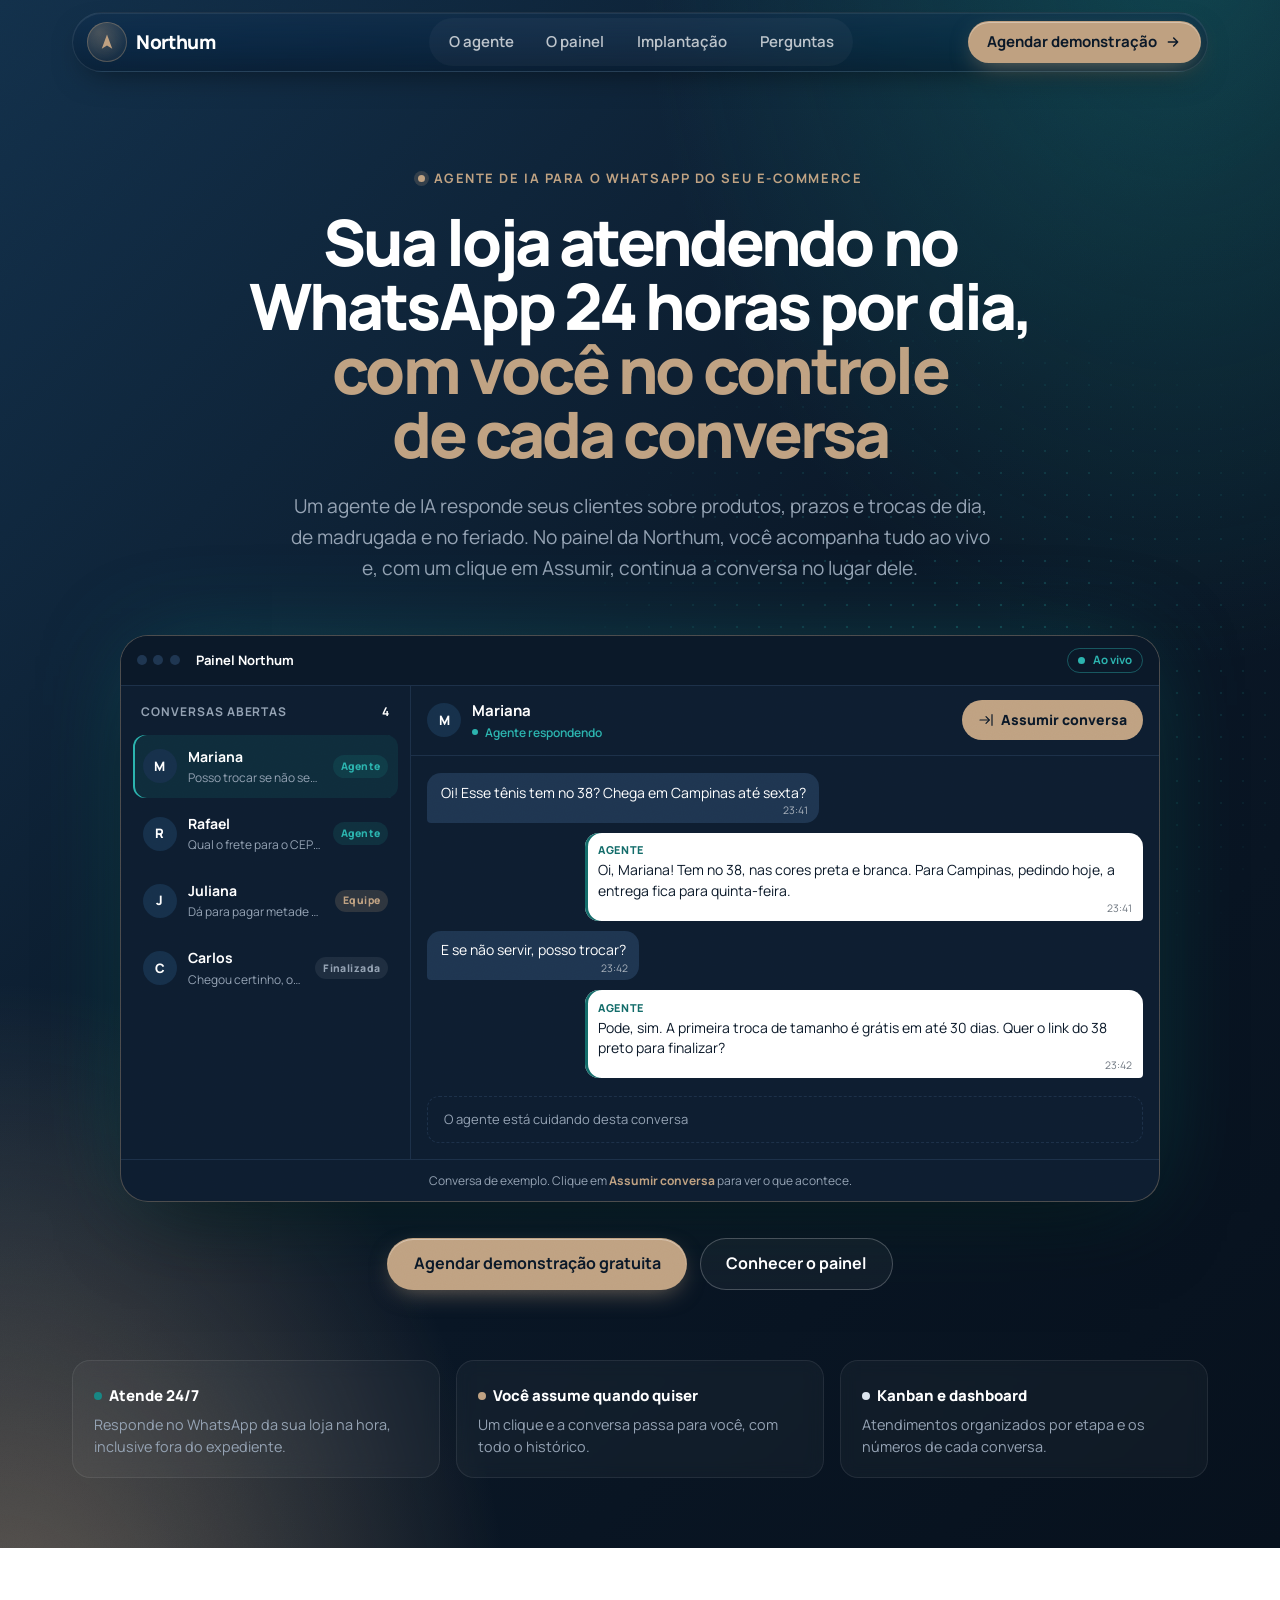
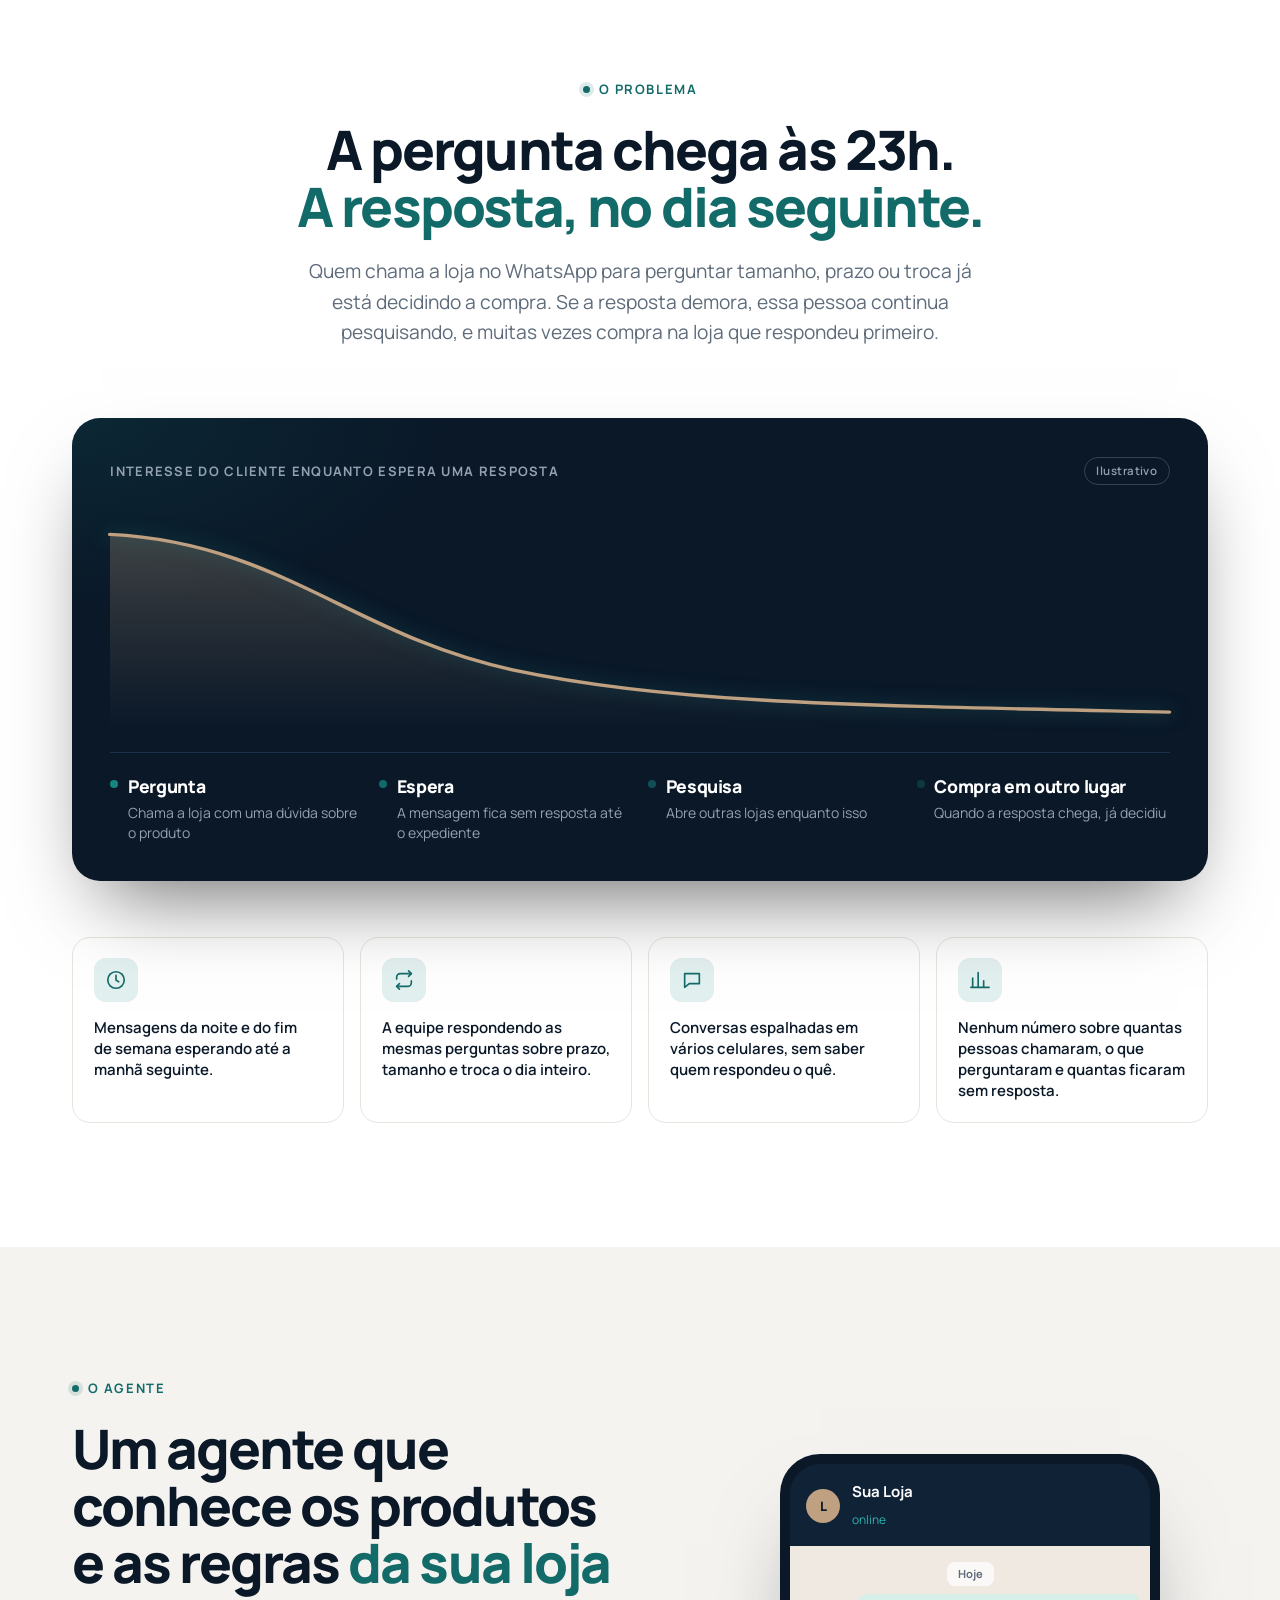
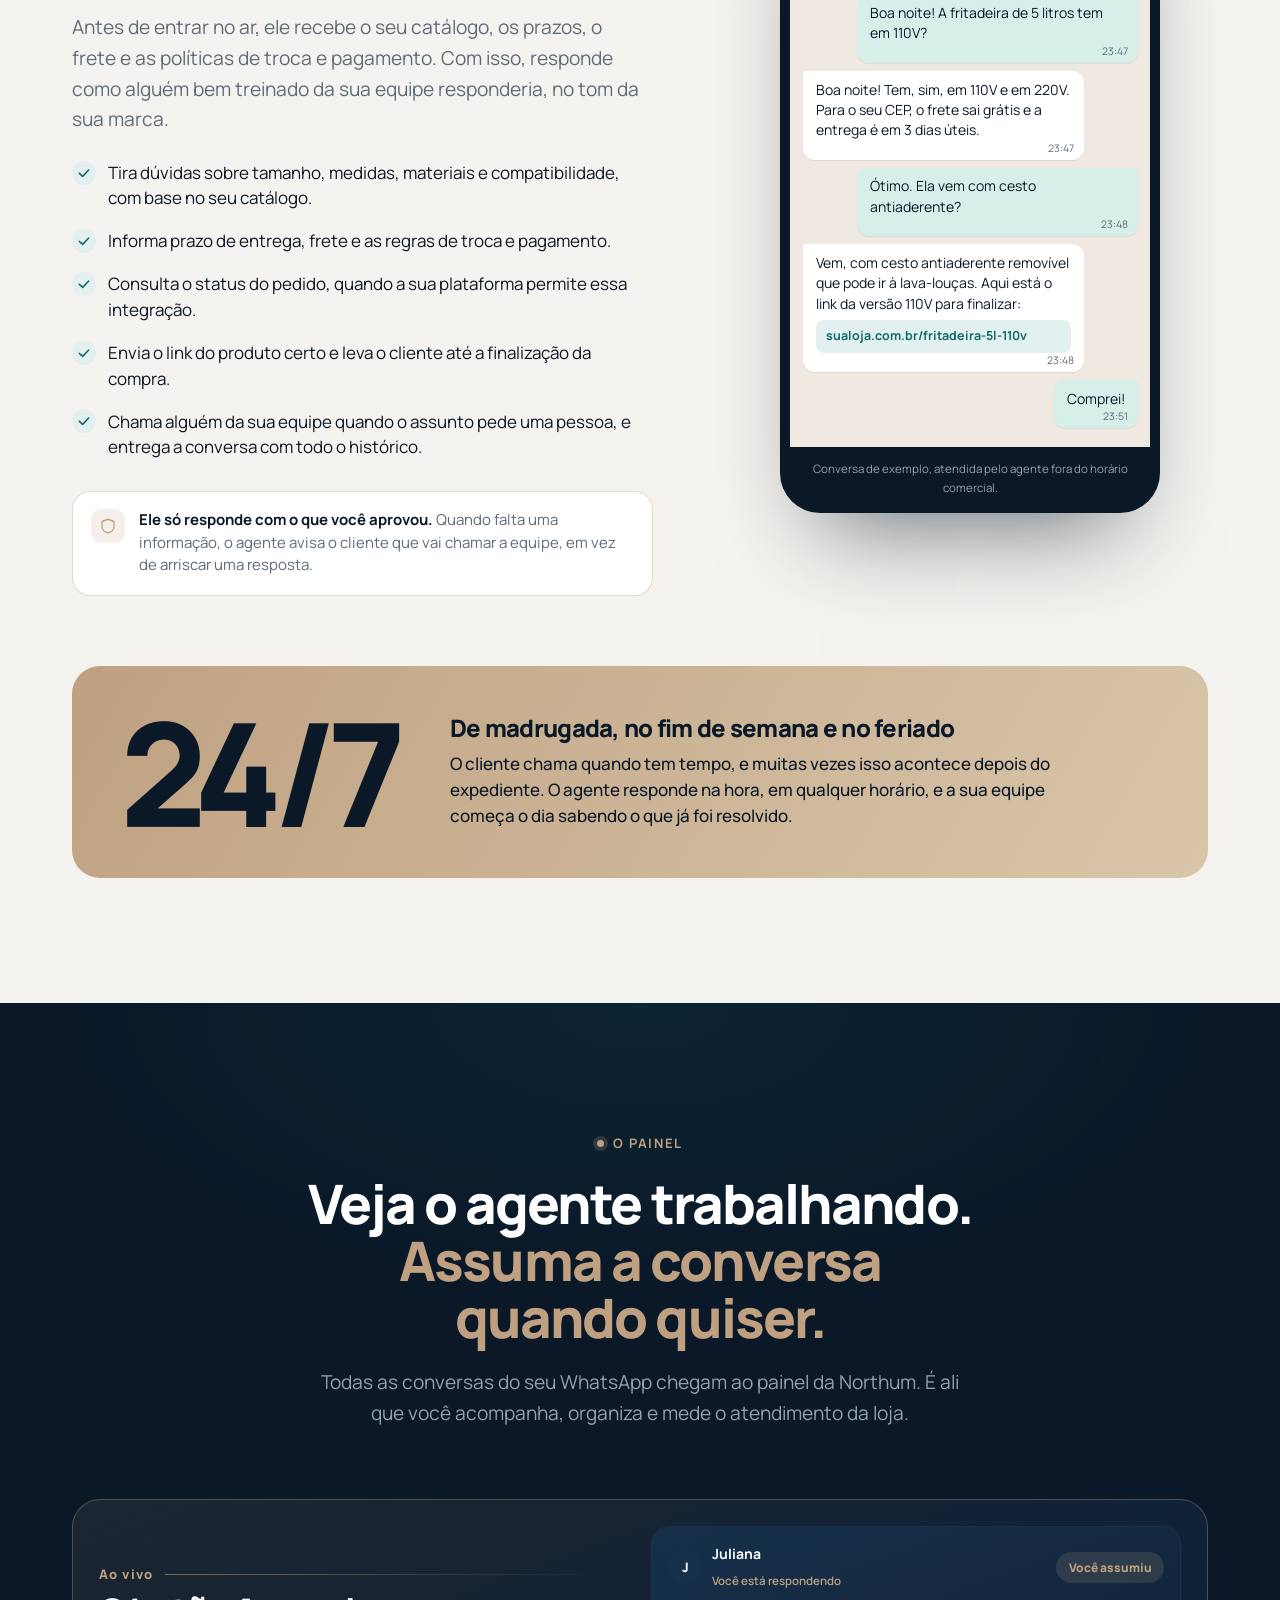
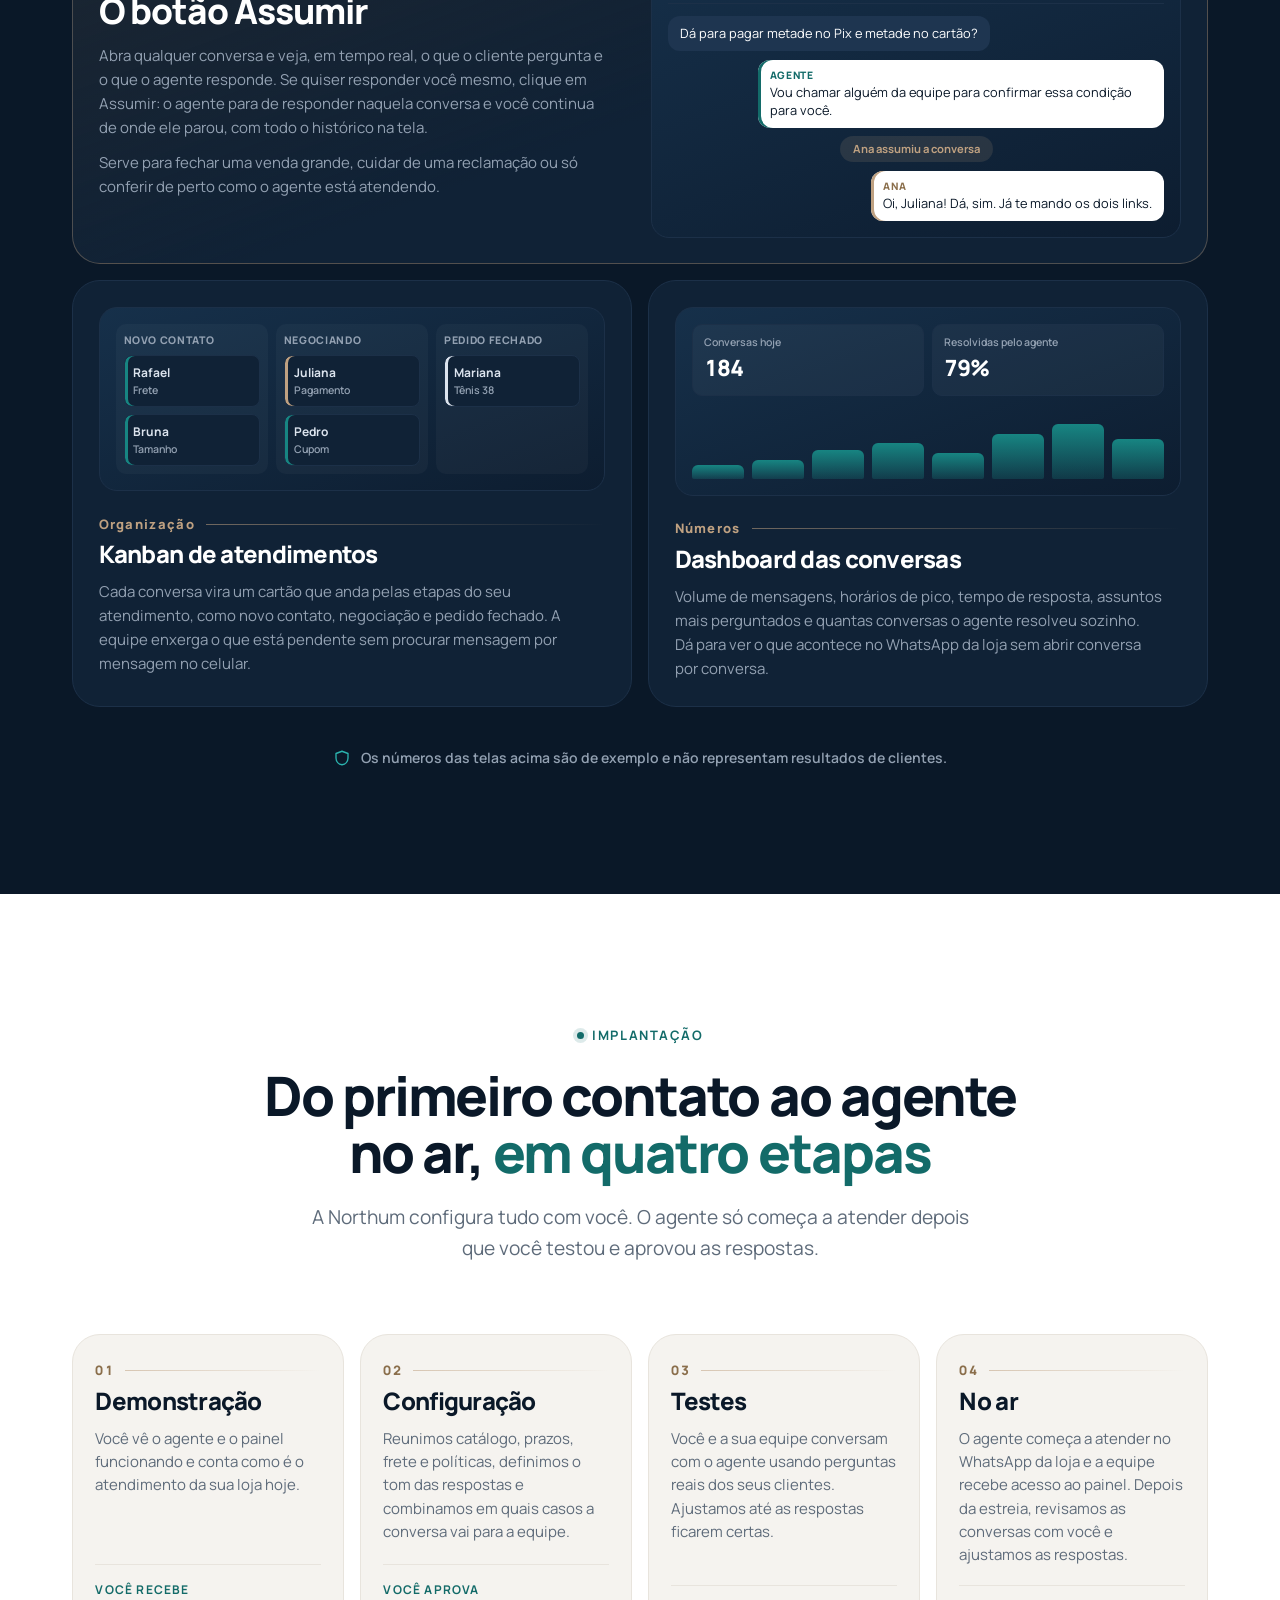
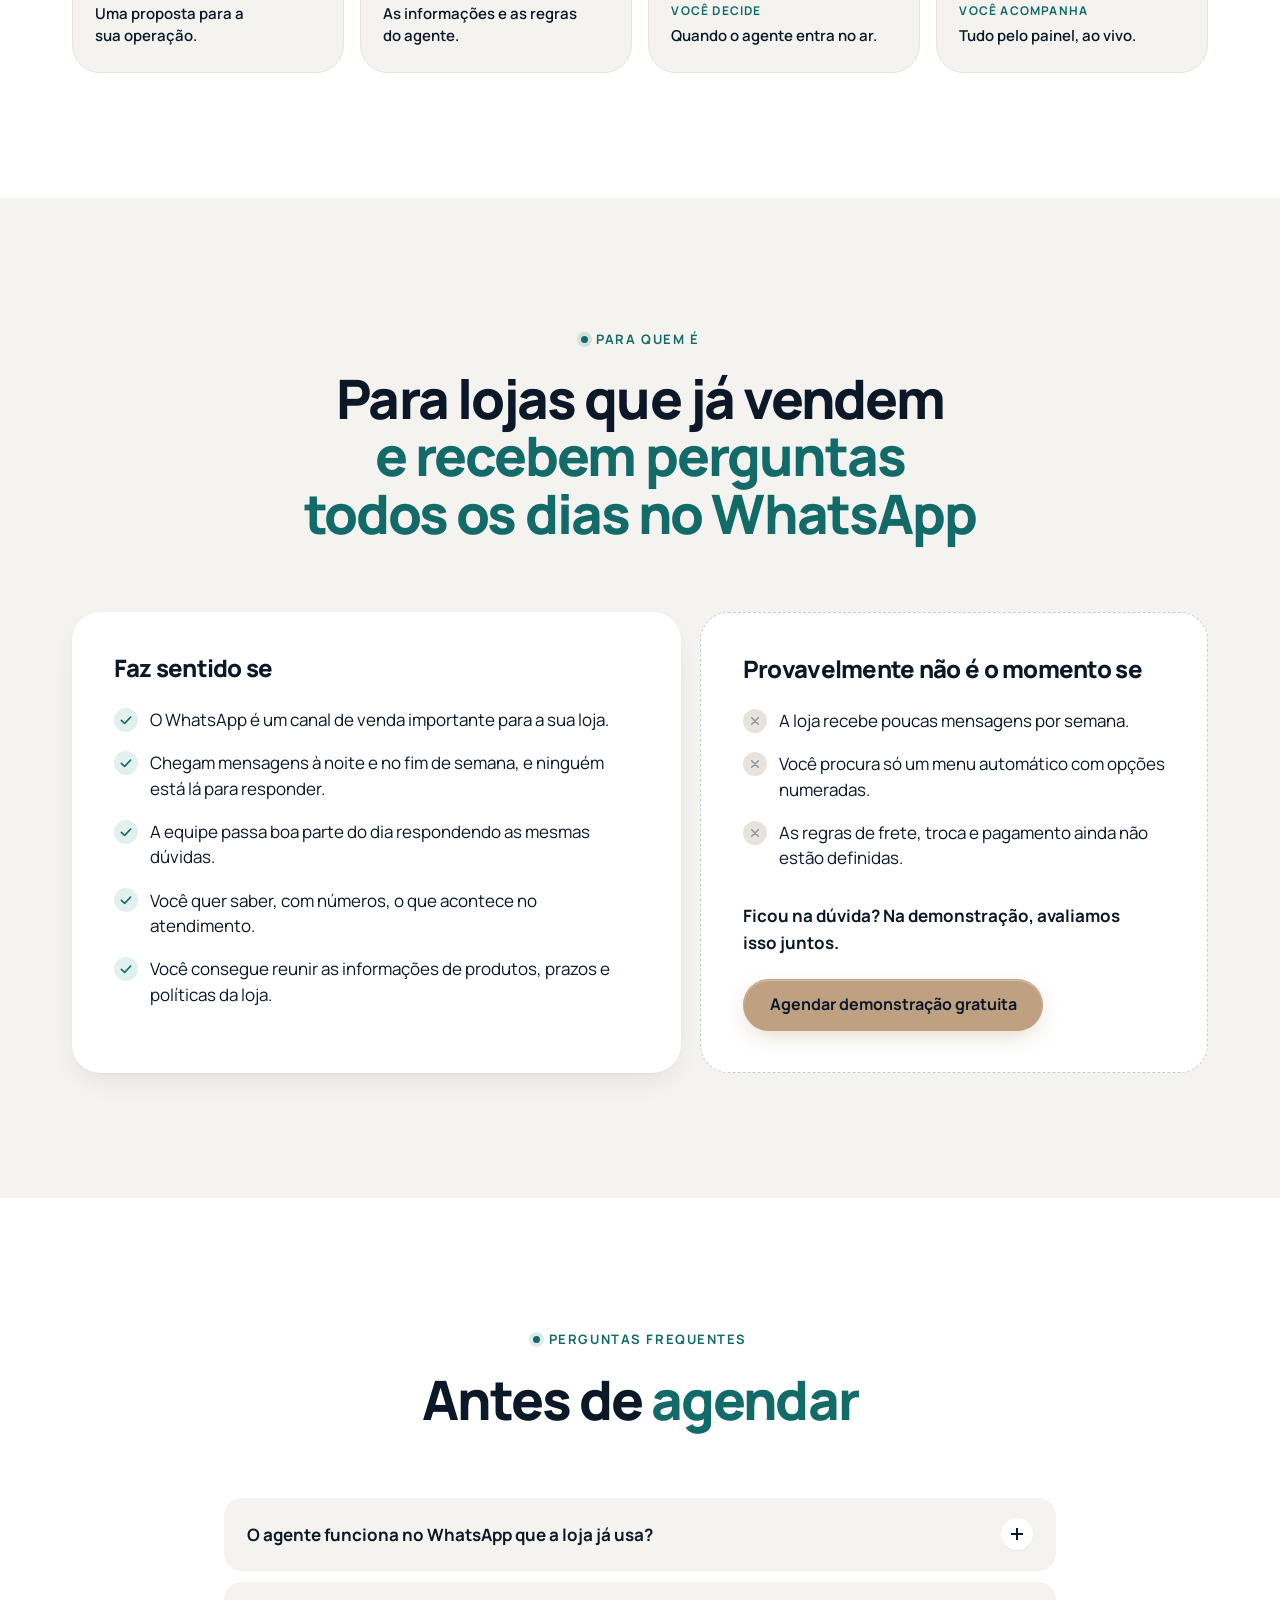
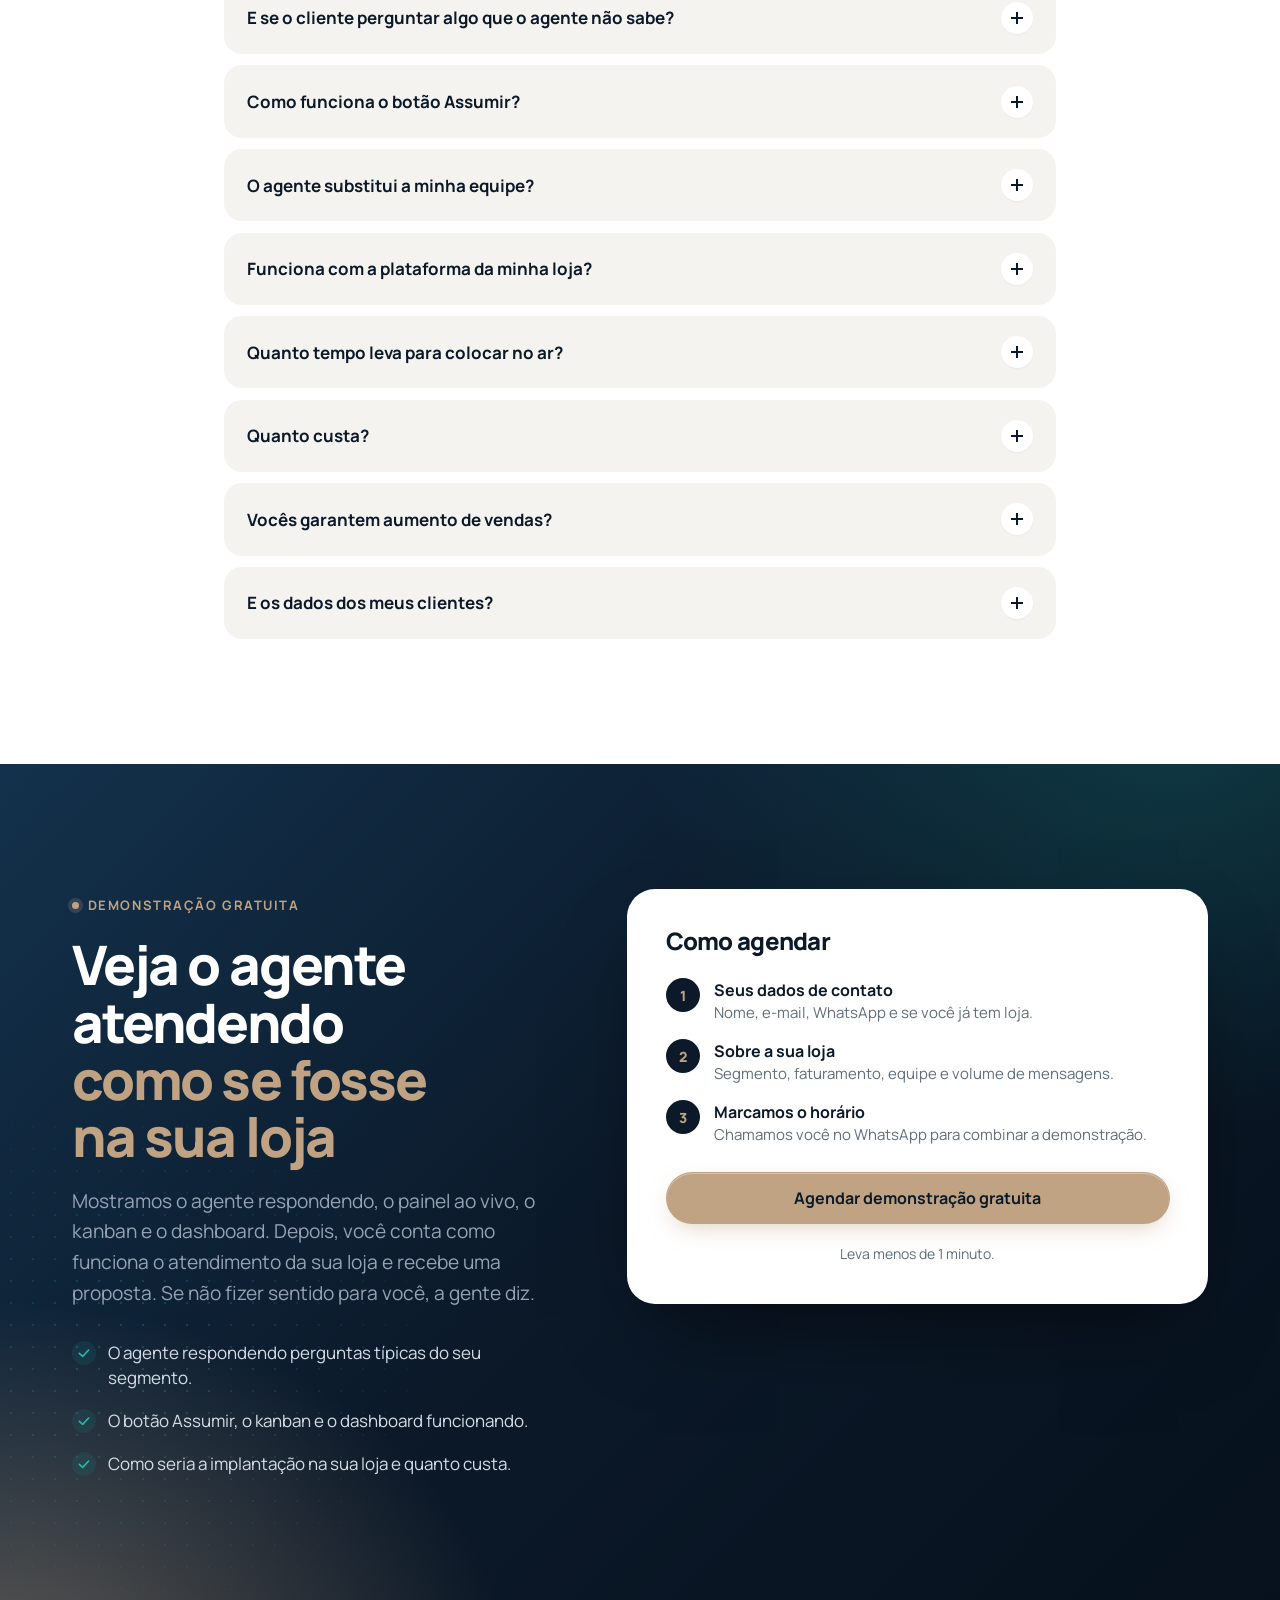
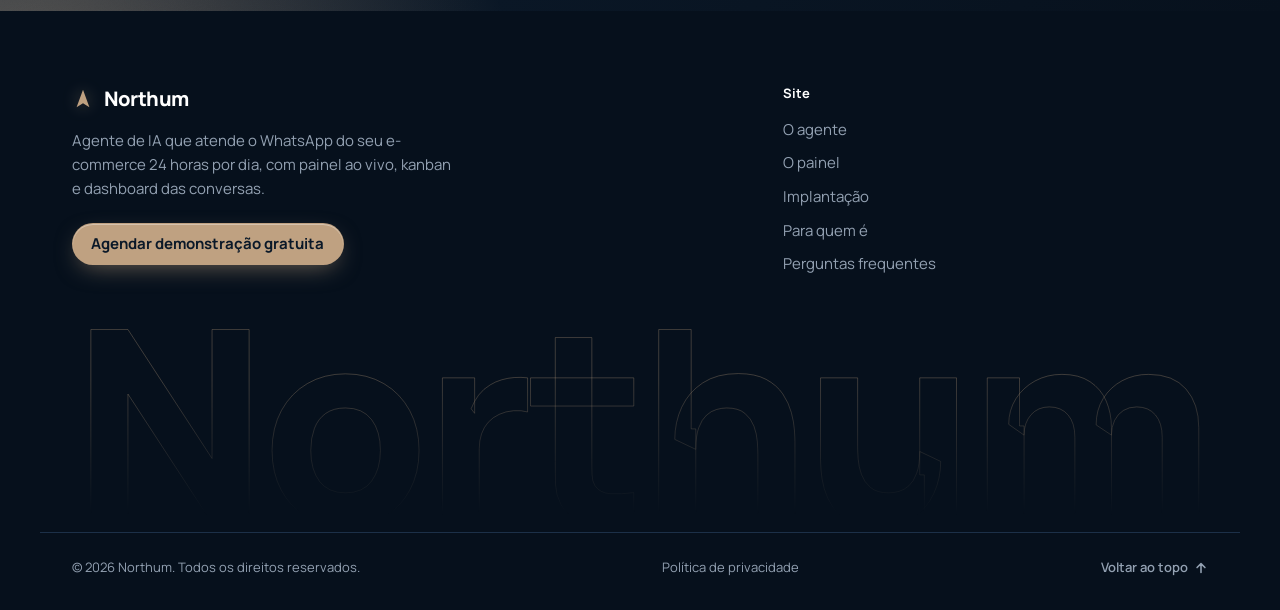
==== commit 448211c9: "Redesenha o cabeçalho do site - Desktop: logo em selo dourado, links centralizados num grupo com des" ====
--- a/index.html
+++ b/index.html
@@ -54,7 +54,7 @@
   <header class="site-header" id="topo">
     <div class="header-bar">
       <a class="brand" href="#topo" aria-label="Início">
-        <svg class="brand-mark" viewBox="0 0 24 24" aria-hidden="true"><path d="M12 2 19 21 12 16.5 5 21Z"/></svg>
+        <span class="brand-badge" aria-hidden="true"><svg class="brand-mark" viewBox="0 0 24 24"><path d="M12 2 19 21 12 16.5 5 21Z"/></svg></span>
         <span data-config="NOME_EMPRESA">Northum</span>
       </a>
       <nav class="nav" id="menu" aria-label="Principal">
@@ -62,8 +62,9 @@
         <a href="#painel">O painel</a>
         <a href="#implantacao">Implantação</a>
         <a href="#perguntas">Perguntas</a>
+        <a class="btn btn-primary nav-cta" href="#demonstracao" data-cta="menu">Agendar demonstração</a>
       </nav>
-      <a class="btn btn-primary btn-sm header-cta" href="#demonstracao" data-cta="header">Agendar demonstração</a>
+      <a class="btn btn-primary btn-sm header-cta" href="#demonstracao" data-cta="header">Agendar demonstração<svg class="cta-arrow" viewBox="0 0 24 24" aria-hidden="true"><path d="M5 12h14M13 6l6 6-6 6"/></svg></a>
       <button class="nav-toggle" aria-expanded="false" aria-controls="menu" aria-label="Abrir menu"><span></span><span></span></button>
     </div>
   </header>
--- a/assets/css/styles.css
+++ b/assets/css/styles.css
@@ -106,52 +106,79 @@
 /* =========================================================
    Header flutuante
    ========================================================= */
-.site-header { position: fixed; inset: 14px 0 auto; z-index: 50; padding-inline: var(--gutter); pointer-events: none; }
+.site-header { position: fixed; inset: 12px 0 auto; z-index: 50; padding-inline: var(--gutter); pointer-events: none; transition: transform .32s var(--ease-out), opacity .25s ease; }
+/* Sai rápido, volta um pouco mais devagar */
+.site-header.is-hidden { transform: translateY(calc(-100% - 20px)); opacity: 0; transition-duration: .22s, .18s; }
 .header-bar {
-  pointer-events: auto; max-width: calc(var(--wrap) - 2 * var(--gutter)); margin: 0 auto; height: 62px;
-  display: flex; align-items: center; gap: 1.5rem; padding: 0 .5rem 0 1.3rem;
+  position: relative; pointer-events: auto; max-width: calc(var(--wrap) - 2 * var(--gutter)); margin: 0 auto; height: 60px;
+  display: grid; grid-template-columns: 1fr auto 1fr; align-items: center; gap: 1rem; padding: 0 .4rem 0 .55rem;
   border-radius: 999px; color: var(--white);
-  background: rgba(10, 24, 40, .62); border: 1px solid rgba(255, 255, 255, .1);
-  backdrop-filter: blur(16px) saturate(140%); -webkit-backdrop-filter: blur(16px) saturate(140%);
-  box-shadow: 0 10px 30px -12px rgba(0, 0, 0, .45);
-  transition: background-color .25s;
-}
-.site-header.scrolled .header-bar { background: rgba(10, 24, 40, .9); }
-/* Sai rápido, volta um pouco mais devagar */
-.site-header { transition: transform .32s var(--ease-out), opacity .25s ease; }
-.site-header.is-hidden { transform: translateY(calc(-100% - 20px)); opacity: 0; transition-duration: .22s, .18s; }
-.brand { display: inline-flex; align-items: center; gap: .5rem; font-weight: 800; font-size: 1.25rem; letter-spacing: -.03em; text-decoration: none; }
+  background: linear-gradient(180deg, rgba(22, 48, 74, .55), rgba(10, 24, 40, .55));
+  border: 1px solid rgba(255, 255, 255, .09);
+  backdrop-filter: blur(18px) saturate(150%); -webkit-backdrop-filter: blur(18px) saturate(150%);
+  box-shadow: inset 0 1px 0 rgba(255, 255, 255, .07), 0 12px 32px -14px rgba(0, 0, 0, .55);
+  transition: background-color .25s ease, border-color .25s ease;
+}
+.site-header.scrolled .header-bar { background: linear-gradient(180deg, rgba(16, 34, 54, .92), rgba(10, 24, 40, .92)); border-color: rgba(255, 255, 255, .12); }
+
+.brand { display: inline-flex; align-items: center; gap: .6rem; font-weight: 800; font-size: 1.25rem; letter-spacing: -.03em; text-decoration: none; }
+.site-header .brand { justify-self: start; padding: .3rem .6rem .3rem .3rem; border-radius: 999px; font-size: 1.1875rem; }
+.brand-badge { display: grid; place-items: center; width: 40px; height: 40px; border-radius: 50%; background: radial-gradient(circle at 30% 25%, rgba(191, 161, 129, .32), rgba(191, 161, 129, .08) 70%); box-shadow: inset 0 0 0 1px rgba(191, 161, 129, .35); }
 .brand-mark { width: 22px; height: 22px; fill: var(--gold); flex: none; filter: drop-shadow(0 0 8px rgba(191, 161, 129, .45)); }
-.nav { display: flex; gap: .2rem; margin-left: auto; }
-.nav a { position: relative; padding: .5rem .75rem; border-radius: 999px; text-decoration: none; font-size: .9375rem; font-weight: 600; color: var(--mute); transition: color .15s ease, background-color .2s ease; }
+.brand-badge .brand-mark { width: 18px; height: 18px; }
+
+.nav { display: flex; align-items: center; gap: .15rem; padding: .25rem; border-radius: 999px; background: rgba(255, 255, 255, .035); }
+.nav a { position: relative; padding: .5rem .95rem; border-radius: 999px; text-decoration: none; font-size: .9375rem; font-weight: 600; color: rgba(255, 255, 255, .72); transition: color .15s ease, background-color .2s ease; }
 /* Seção em que o visitante está */
-.nav a[aria-current="true"] { color: var(--white); background: rgba(255, 255, 255, .08); }
-@media (hover: hover) and (pointer: fine) { .nav a:hover { color: var(--white); } }
+.nav a[aria-current="true"] { color: var(--white); background: rgba(255, 255, 255, .09); }
+.nav a[aria-current="true"]::after { content: ""; position: absolute; left: 50%; bottom: 3px; width: 4px; height: 4px; margin-left: -2px; border-radius: 50%; background: var(--gold); }
+@media (hover: hover) and (pointer: fine) { .nav a:not(.nav-cta):hover { color: var(--white); background: rgba(255, 255, 255, .06); } }
+.nav .nav-cta { display: none; padding: .85rem 1.6rem; color: var(--night); }
+
+.header-cta { justify-self: end; }
+.header-back { grid-column: -2; justify-self: end; white-space: nowrap; }
+.cta-arrow { width: 16px; height: 16px; fill: none; stroke: currentColor; stroke-width: 2.2; stroke-linecap: round; stroke-linejoin: round; transition: transform .2s var(--ease-out); }
+@media (hover: hover) and (pointer: fine) { .header-cta:hover .cta-arrow { transform: translateX(3px); } }
 .nav-toggle { display: none; }
 
 @media (max-width: 1020px) {
-  .header-cta { margin-left: auto; }
-  .nav-toggle { display: inline-flex; flex-direction: column; justify-content: center; gap: 6px; width: 46px; height: 46px; padding: 0 12px; background: rgba(255,255,255,.06); border: 0; border-radius: 50%; cursor: pointer; -webkit-tap-highlight-color: transparent; transition: transform .16s var(--ease-out); }
+  .header-bar { grid-template-columns: 1fr auto auto; height: 58px; gap: .5rem; }
+  .nav-toggle { display: inline-flex; flex-direction: column; justify-content: center; align-items: flex-end; gap: 6px; width: 46px; height: 46px; padding: 0 13px; background: rgba(255, 255, 255, .07); border: 0; border-radius: 50%; cursor: pointer; -webkit-tap-highlight-color: transparent; transition: transform .16s var(--ease-out), background-color .2s ease; }
   .nav-toggle:active { transform: scale(.94); }
-  .nav-toggle span { display: block; height: 2px; background: var(--white); border-radius: 2px; transition: transform .25s var(--ease-out); }
+  .nav-toggle span { display: block; width: 100%; height: 2px; background: var(--white); border-radius: 2px; transition: transform .25s var(--ease-out), width .25s var(--ease-out); }
+  .nav-toggle span:last-child { width: 65%; }
+  .nav-toggle[aria-expanded="true"] { background: rgba(255, 255, 255, .12); }
   .nav-toggle[aria-expanded="true"] span:first-child { transform: translateY(4px) rotate(45deg); }
-  .nav-toggle[aria-expanded="true"] span:last-child { transform: translateY(-4px) rotate(-45deg); }
-  /* O menu abre a partir do botão, no canto superior direito */
+  .nav-toggle[aria-expanded="true"] span:last-child { width: 100%; transform: translateY(-4px) rotate(-45deg); }
+
+  /* O menu abre logo abaixo da barra, com a mesma largura dela */
   .nav {
-    flex-direction: column; gap: 0; position: absolute; top: 72px; left: var(--gutter); right: var(--gutter); margin: 0;
-    padding: .6rem 1.3rem 1rem; border-radius: var(--r-m); background: rgba(10, 24, 40, .97); border: 1px solid rgba(255,255,255,.1); box-shadow: var(--shadow-lift);
-    transform-origin: calc(100% - 40px) -10px; opacity: 0; visibility: hidden; transform: scale(.96) translateY(-6px);
+    position: absolute; top: calc(100% + 10px); left: 0; right: 0; margin: 0;
+    flex-direction: column; align-items: stretch; gap: 0; padding: .5rem .5rem .6rem; border-radius: 24px;
+    background: #0C1D30; border: 1px solid rgba(255, 255, 255, .1); box-shadow: inset 0 1px 0 rgba(255, 255, 255, .06), var(--shadow-lift);
+    transform-origin: calc(100% - 28px) -10px; opacity: 0; visibility: hidden; transform: scale(.96) translateY(-6px);
     transition: opacity .16s ease, transform .16s var(--ease-out), visibility 0s .16s;
   }
   .nav.open { opacity: 1; visibility: visible; transform: none; transition: opacity .22s ease, transform .25s var(--ease-out), visibility 0s; }
-  .nav a { padding: .9rem 0; border-radius: 0; border-bottom: 1px solid var(--line-dark); color: var(--white); font-size: 1.0625rem; }
-  .nav a[aria-current="true"] { background: none; color: var(--gold); }
-  .nav a:last-child { border-bottom: 0; }
+  .nav a:not(.nav-cta) { display: flex; align-items: center; justify-content: space-between; padding: 1rem 1rem; border-radius: 14px; color: var(--white); font-size: 1.0625rem; }
+  .nav a:not(.nav-cta)::before { content: ""; order: 2; width: 8px; height: 8px; border-top: 2px solid currentColor; border-right: 2px solid currentColor; transform: rotate(45deg); opacity: .35; }
+  .nav a:not(.nav-cta) + a:not(.nav-cta) { background: linear-gradient(rgba(255, 255, 255, .07), rgba(255, 255, 255, .07)) top center / calc(100% - 2rem) 1px no-repeat; }
+  .nav a:not(.nav-cta):active { background: rgba(255, 255, 255, .06); }
+  .nav a[aria-current="true"] { background: rgba(191, 161, 129, .1); color: var(--gold); }
+  .nav a[aria-current="true"]::after { display: none; }
+  .nav a[aria-current="true"] + a:not(.nav-cta) { background: none; }
+
+  /* Fundo escurecido atrás do menu aberto; tocar nele fecha o menu */
+  .site-header::before { content: ""; position: fixed; inset: 0; background: rgba(4, 12, 22, .55); opacity: 0; visibility: hidden; transition: opacity .2s ease, visibility 0s .2s; }
+  .site-header.menu-open::before { opacity: 1; visibility: visible; pointer-events: auto; transition: opacity .25s ease, visibility 0s; }
+  html.menu-open { overflow: hidden; }
 }
 @media (max-width: 480px) {
   .header-cta { display: none; }
-  .nav-toggle { margin-left: auto; }
-  .header-bar { padding-left: 1.1rem; }
+  .header-bar { grid-template-columns: 1fr auto; padding-left: .45rem; }
+  .brand-badge { width: 36px; height: 36px; }
+  .nav .nav-cta { display: flex; margin: .6rem .25rem 0; }
+  .header-back { padding-inline: 1rem; }
 }
 
 /* =========================================================
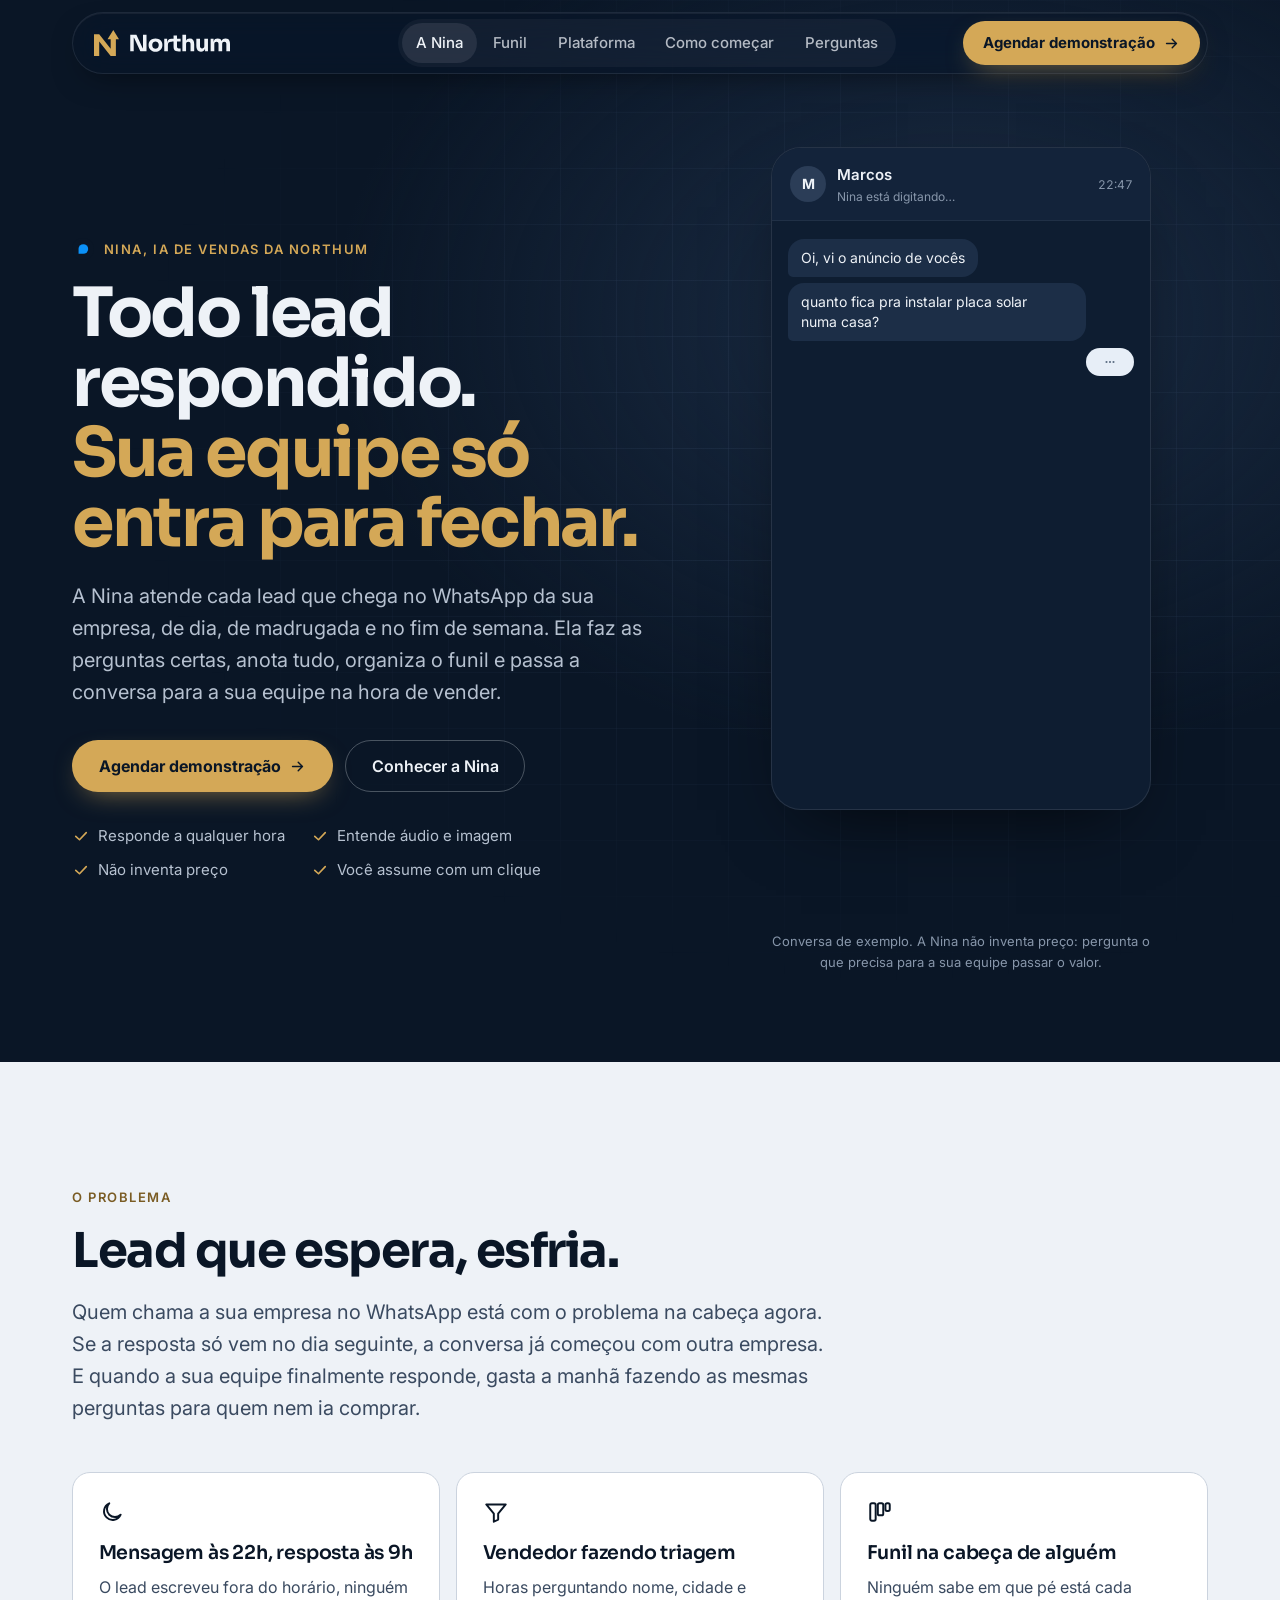
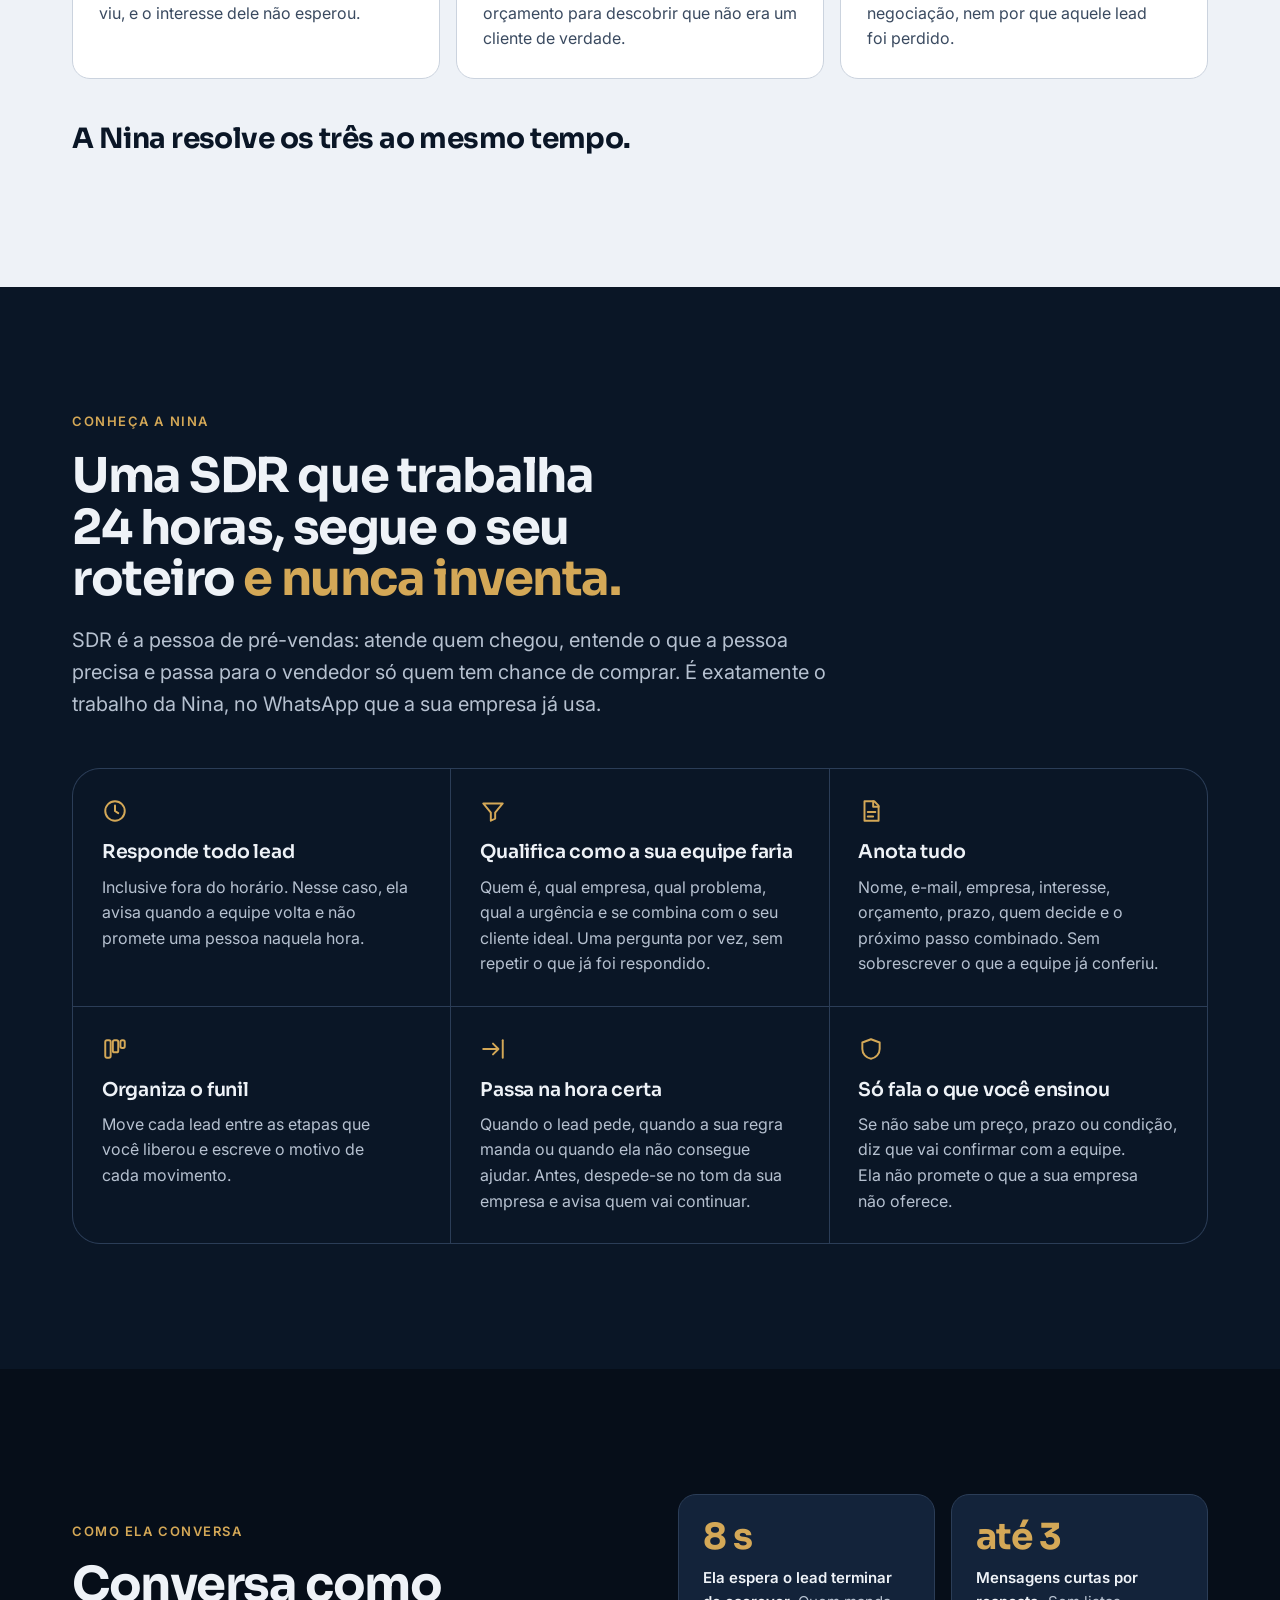
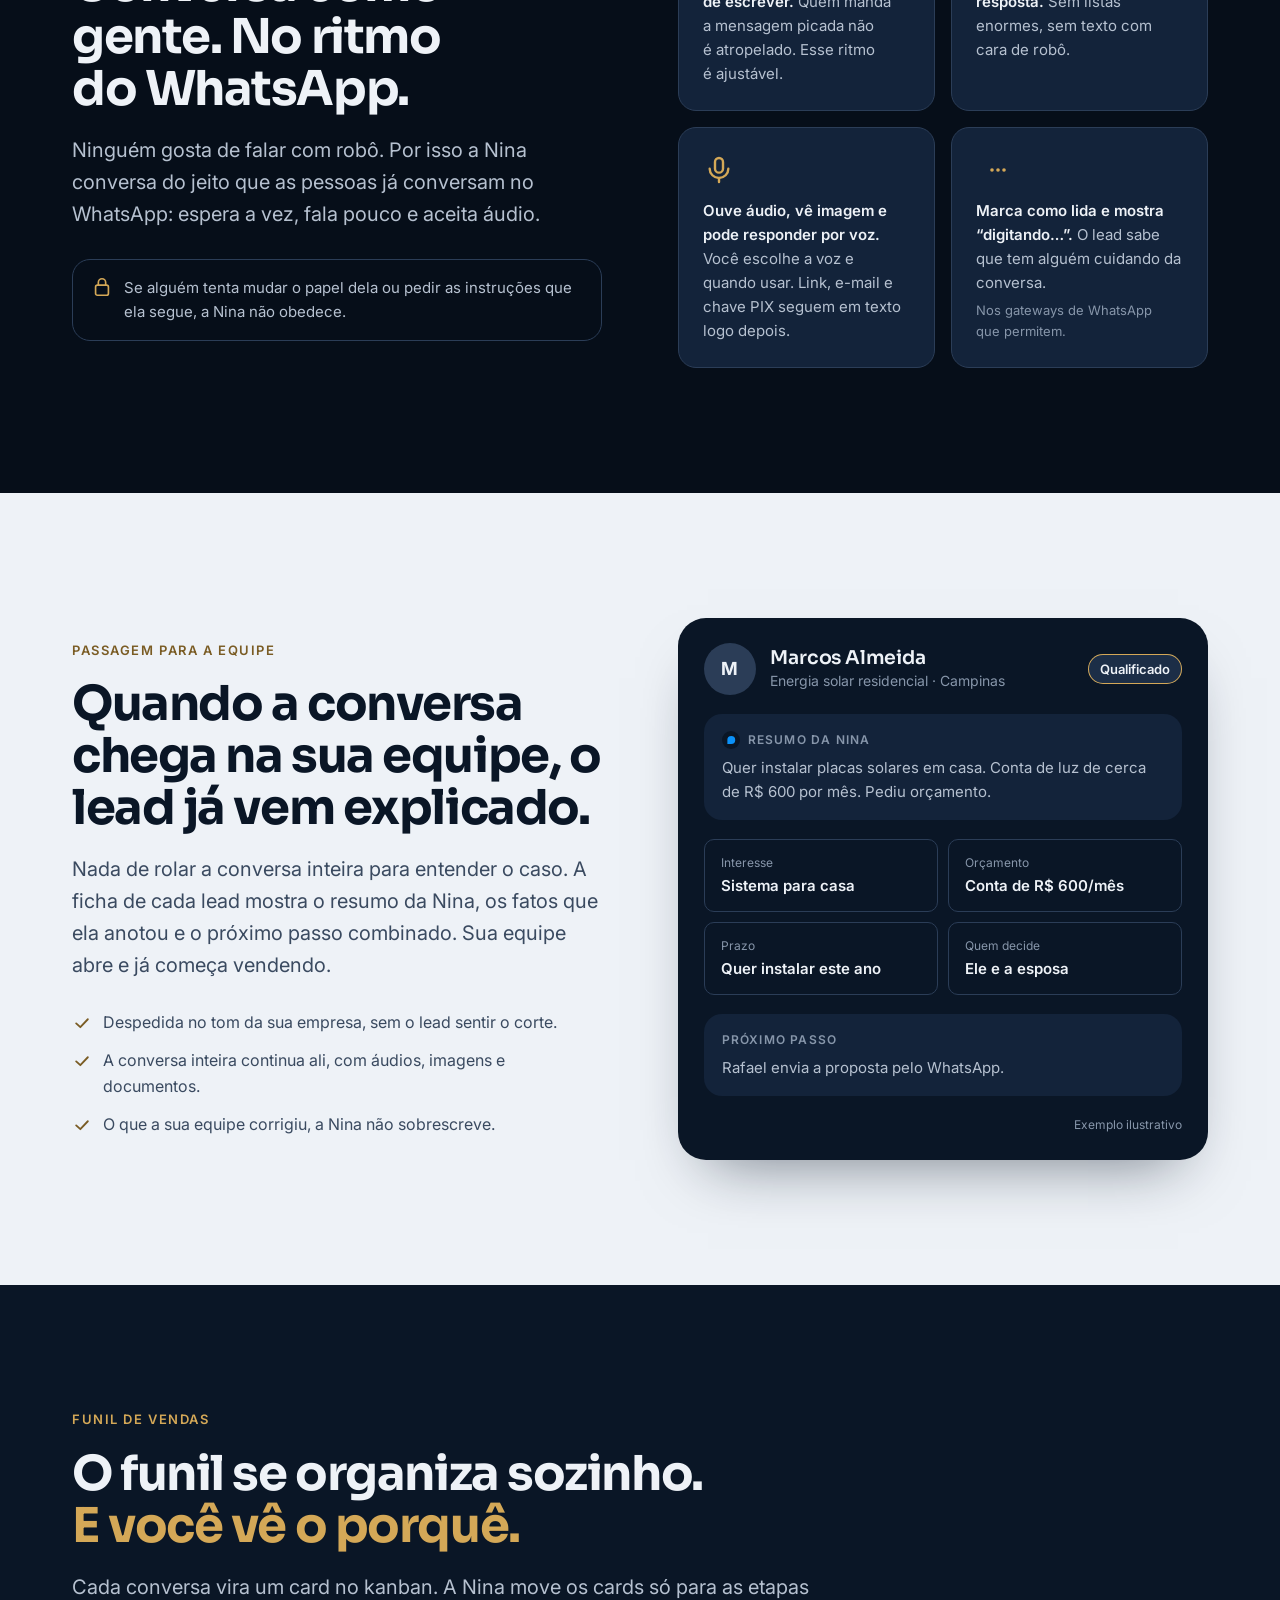
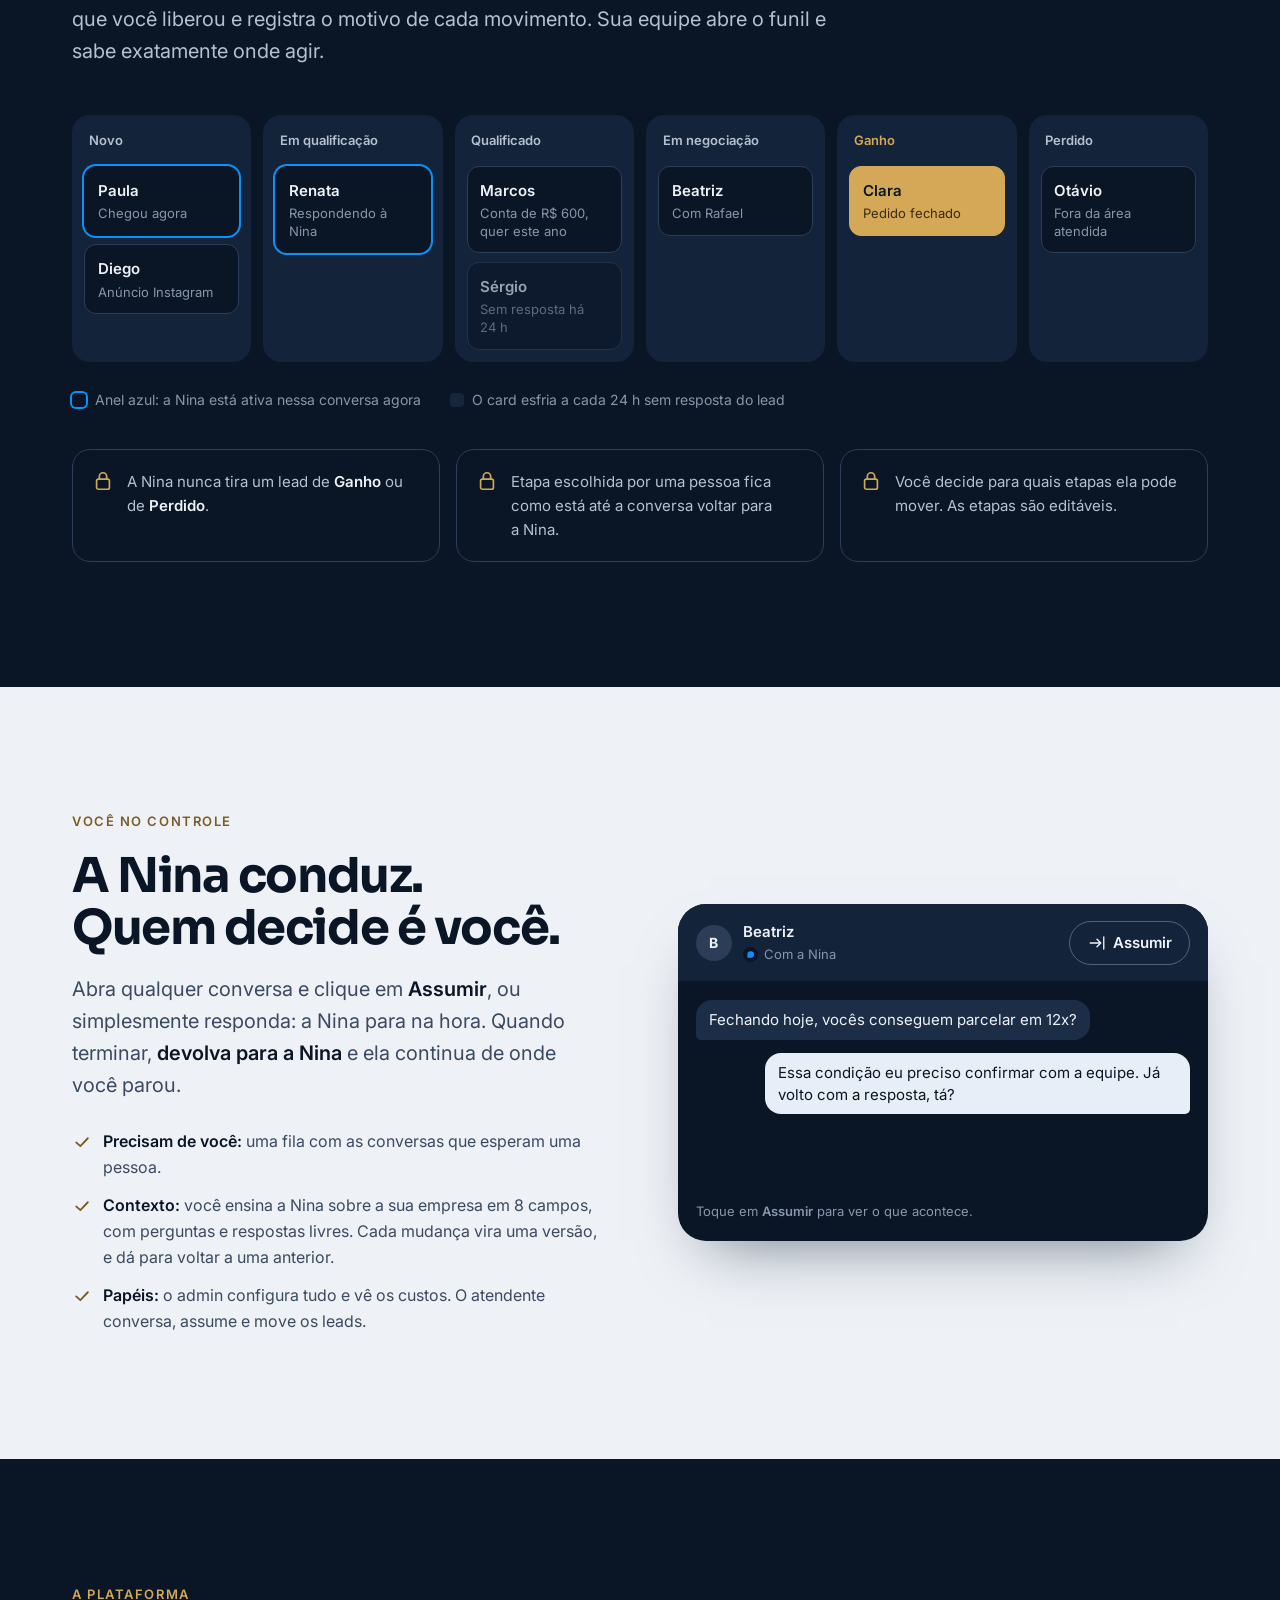
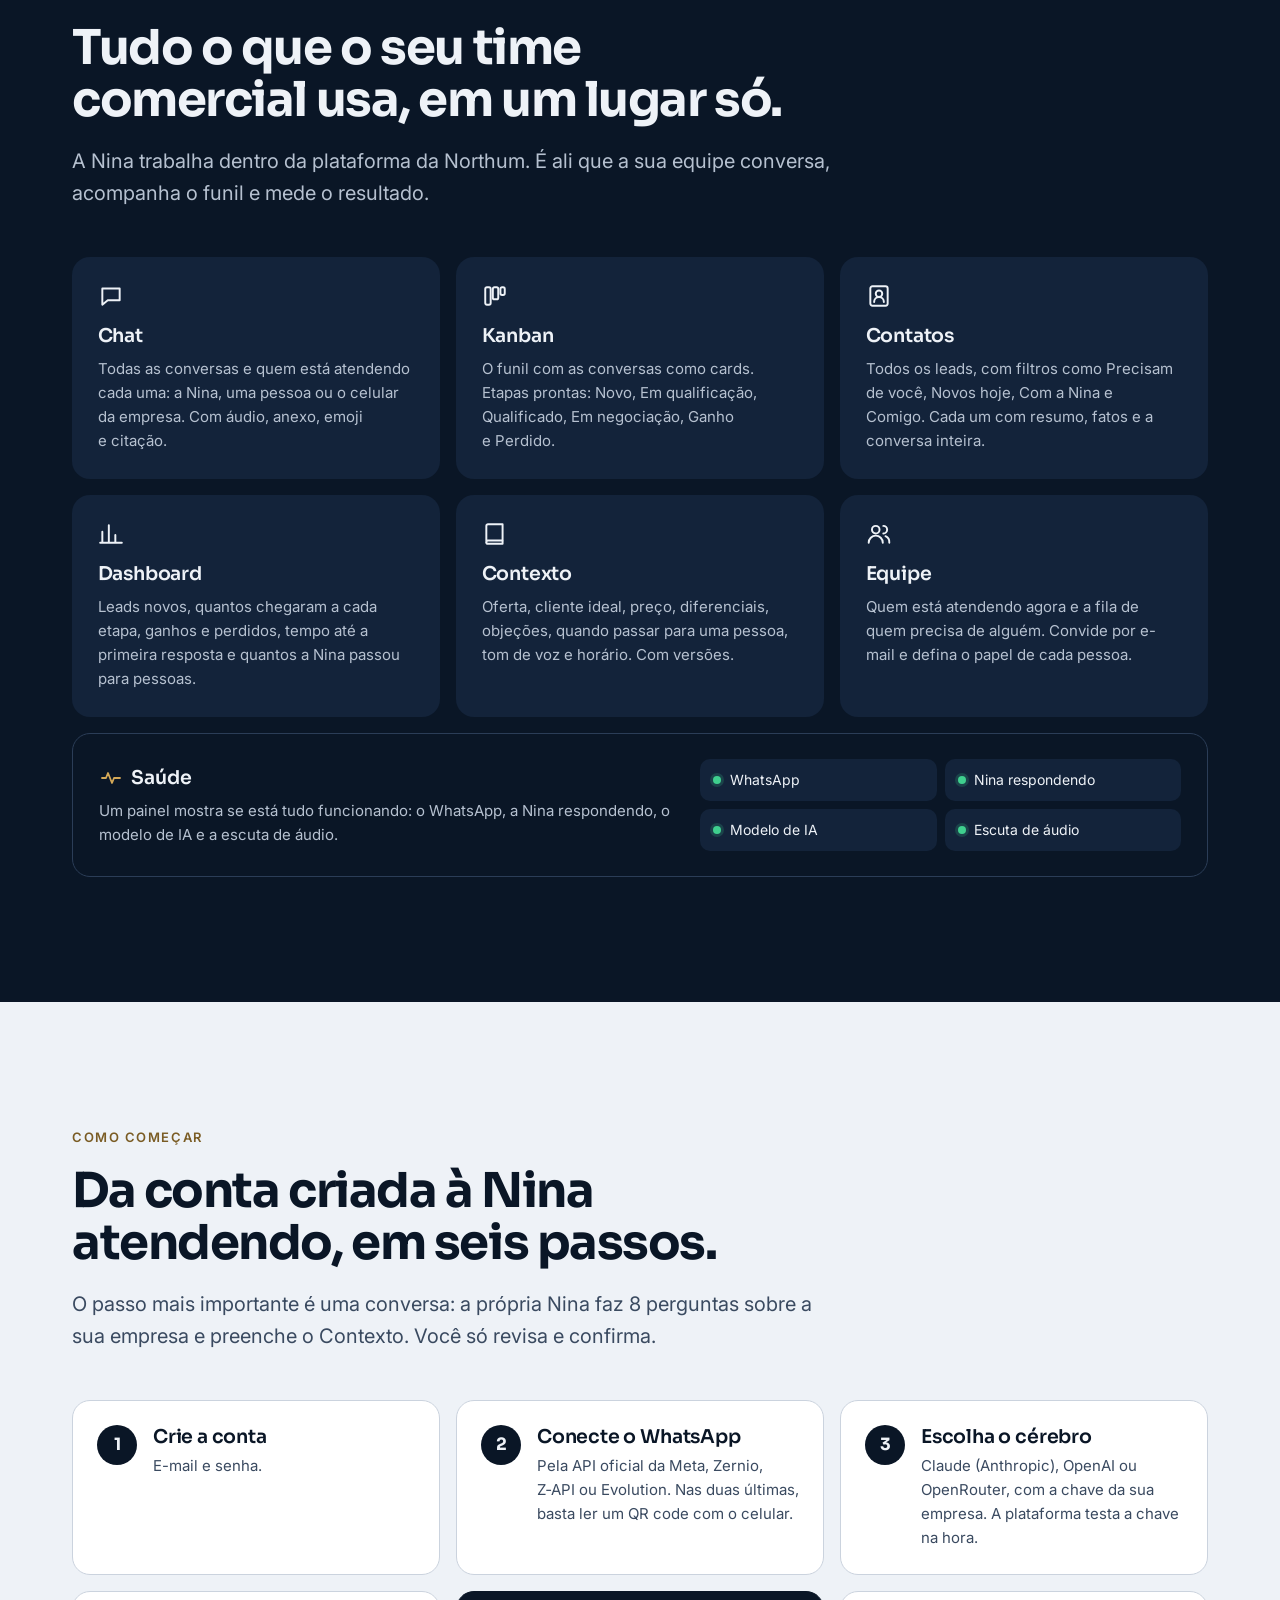
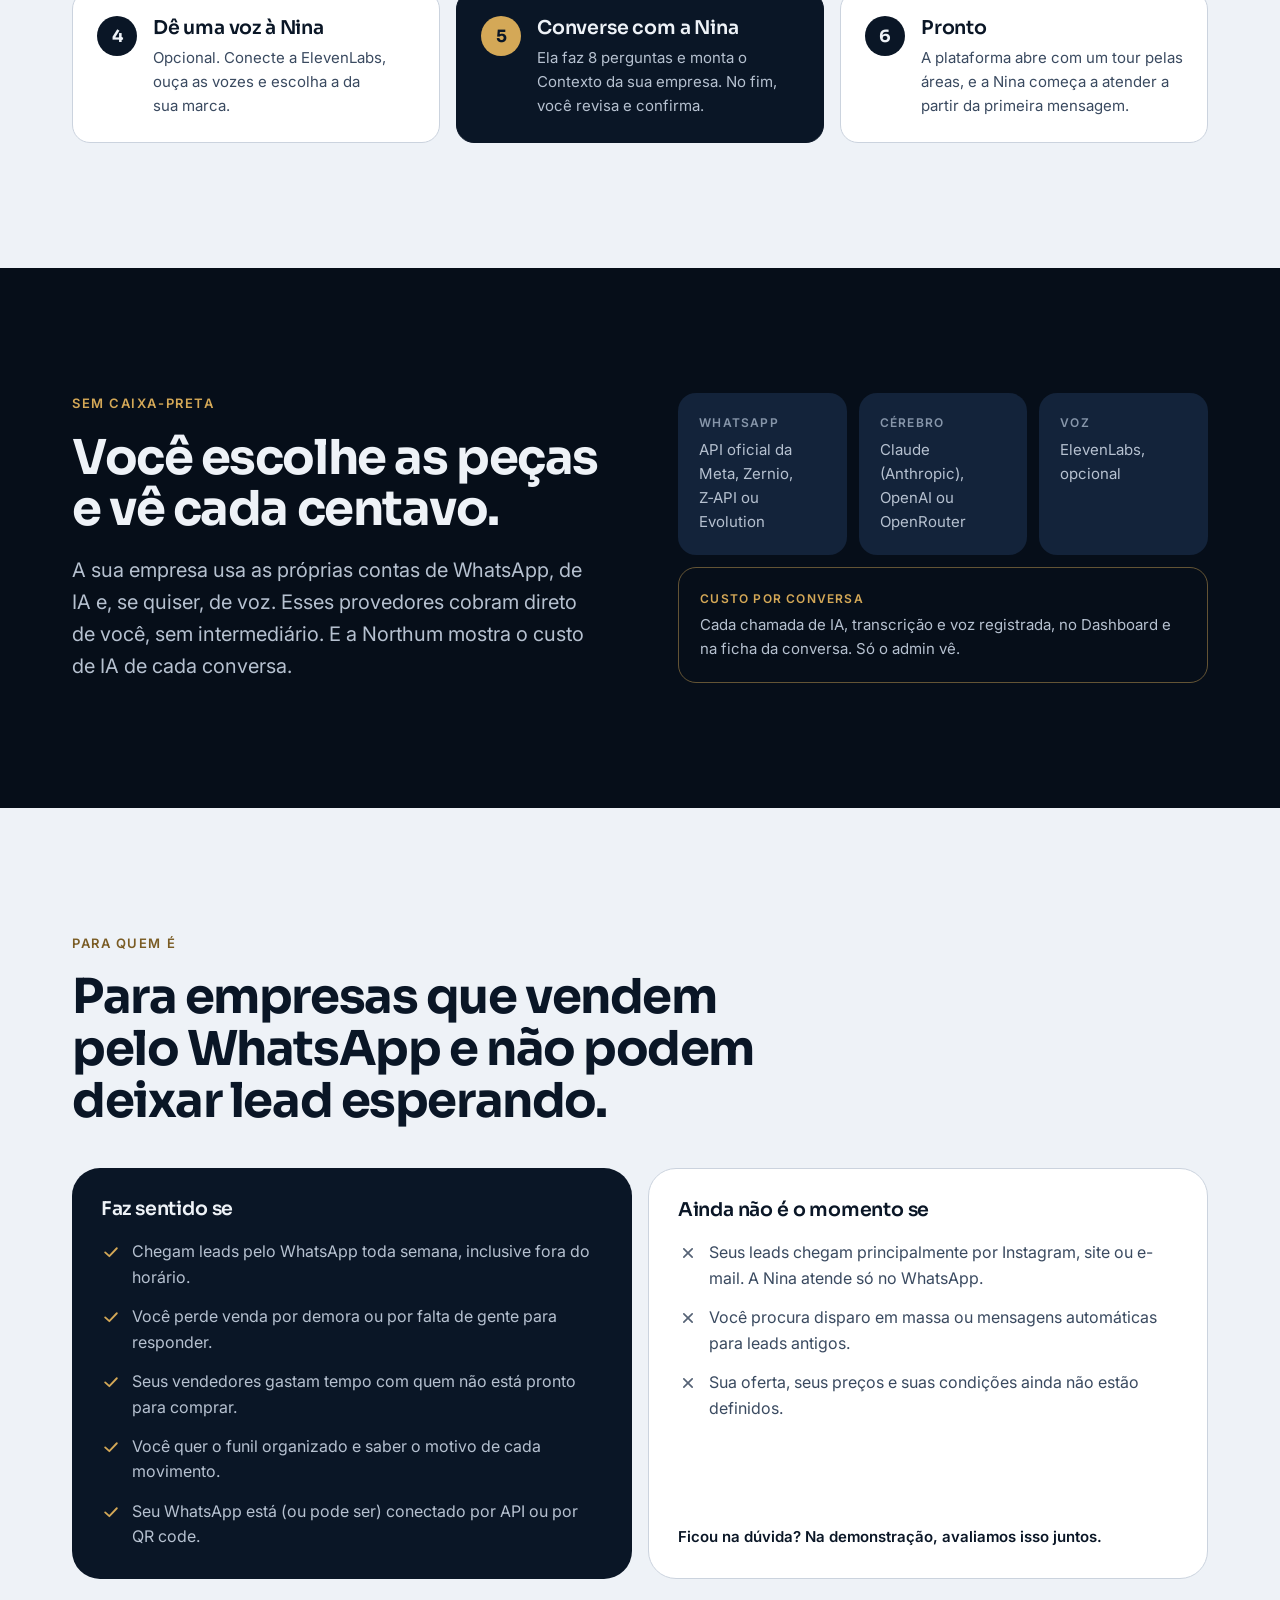
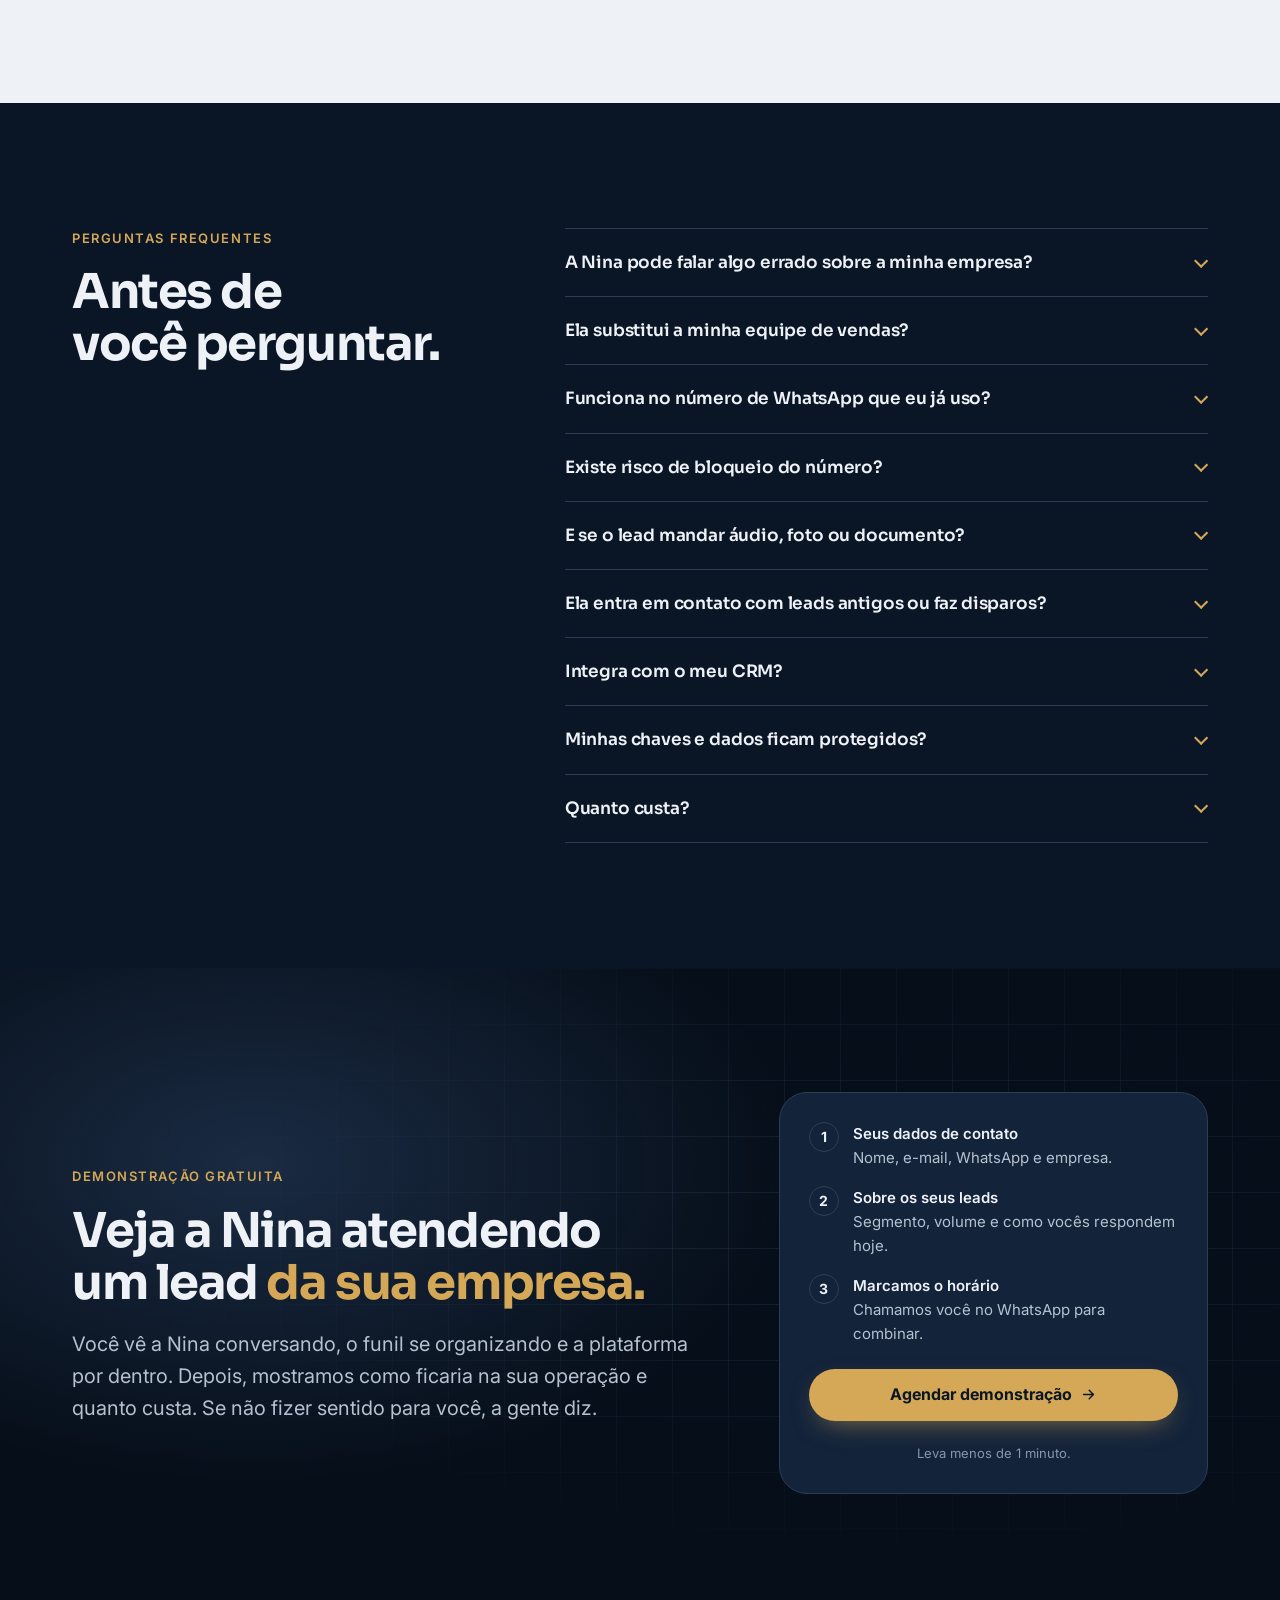
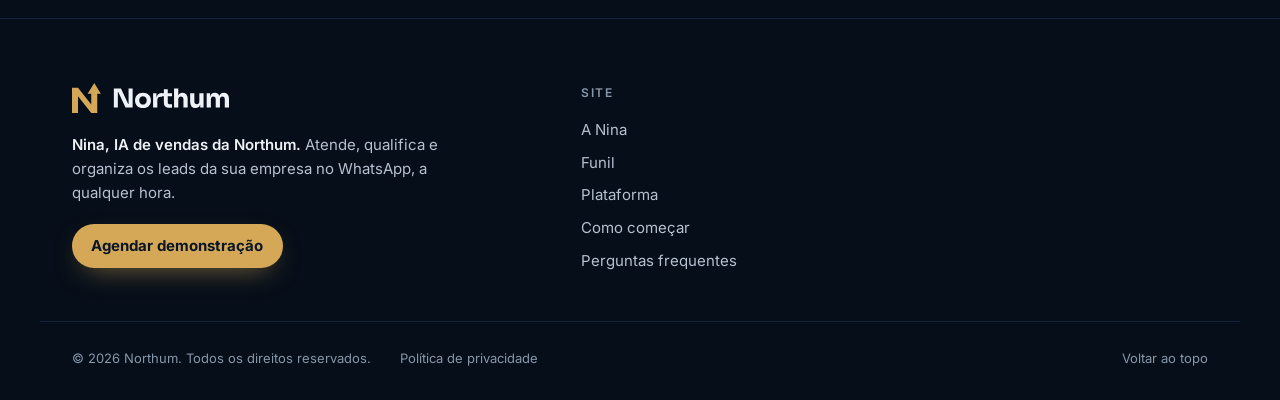
==== commit e8581065: "Reformula o site para a Nina, IA de vendas da Northum Copy nova, escrita a partir do dossiê de produ" ====
--- a/index.html
+++ b/index.html
@@ -3,34 +3,46 @@
 <head>
   <meta charset="utf-8">
   <meta name="viewport" content="width=device-width, initial-scale=1">
-  <title>Northum | Agente de IA para o WhatsApp do seu e-commerce</title>
-  <meta name="description" content="Um agente de IA atende o WhatsApp da sua loja 24 horas por dia. No painel da Northum, você acompanha as conversas ao vivo, assume quando quiser e vê tudo em kanban e dashboard.">
-  <meta property="og:title" content="Northum | Agente de IA para o WhatsApp do seu e-commerce">
-  <meta property="og:description" content="Atendimento 24/7 no WhatsApp da sua loja, com painel ao vivo, botão Assumir, kanban e dashboard das conversas.">
+  <title>Nina, IA de vendas da Northum | Atende e qualifica seus leads no WhatsApp</title>
+  <meta name="description" content="A Nina atende cada lead que chega no WhatsApp da sua empresa, a qualquer hora. Ela qualifica, anota tudo, organiza o funil e passa a conversa para a sua equipe na hora de vender.">
+  <meta property="og:title" content="Nina, IA de vendas da Northum">
+  <meta property="og:description" content="Todo lead respondido no WhatsApp. Sua equipe só entra para fechar.">
   <meta property="og:type" content="website">
   <meta property="og:url" content="https://www.northum.com.br/">
   <meta property="og:site_name" content="Northum">
   <meta property="og:image" content="https://www.northum.com.br/assets/img/northum-og.jpg">
   <meta property="og:image:width" content="1200">
   <meta property="og:image:height" content="630">
-  <meta property="og:image:alt" content="Northum: agente de IA para o WhatsApp do seu e-commerce">
+  <meta property="og:image:alt" content="Nina, IA de vendas da Northum: todo lead respondido no WhatsApp">
+  <meta property="og:locale" content="pt_BR">
   <meta name="twitter:card" content="summary_large_image">
   <link rel="canonical" href="https://www.northum.com.br/">
-  <meta property="og:locale" content="pt_BR">
-  <meta name="theme-color" content="#0A1828">
-  <link rel="icon" href="assets/img/favicon.svg" type="image/svg+xml">
+  <meta name="theme-color" content="#0A1626">
+  <link rel="icon" href="assets/brand/svg/northum-icone-app.svg" type="image/svg+xml">
+  <link rel="apple-touch-icon" href="assets/brand/png/northum-icone-app.png">
   <link rel="preconnect" href="https://fonts.googleapis.com">
   <link rel="preconnect" href="https://fonts.gstatic.com" crossorigin>
-  <link href="https://fonts.googleapis.com/css2?family=Manrope:wght@400;500;600;700;800&display=swap" rel="stylesheet">
+  <link href="https://fonts.googleapis.com/css2?family=Inter:wght@400;500;600;700&family=Sora:wght@600;700&display=swap" rel="stylesheet">
   <link rel="stylesheet" href="assets/css/styles.css">
   <script type="application/ld+json">
   {
     "@context": "https://schema.org",
-    "@type": "Organization",
-    "name": "Northum",
-    "url": "https://www.northum.com.br/",
-    "logo": "https://www.northum.com.br/assets/img/favicon.svg",
-    "description": "Agente de IA que atende o WhatsApp de e-commerces 24 horas por dia, com painel ao vivo, botão Assumir, kanban e dashboard das conversas."
+    "@graph": [
+      {
+        "@type": "Organization",
+        "name": "Northum",
+        "url": "https://www.northum.com.br/",
+        "logo": "https://www.northum.com.br/assets/brand/png/northum-icone-app.png"
+      },
+      {
+        "@type": "SoftwareApplication",
+        "name": "Nina, IA de vendas da Northum",
+        "applicationCategory": "BusinessApplication",
+        "operatingSystem": "Web",
+        "description": "IA de vendas que atende os leads da empresa no WhatsApp, qualifica, organiza o funil e passa para a equipe na hora certa.",
+        "publisher": { "@type": "Organization", "name": "Northum" }
+      }
+    ]
   }
   </script>
   <script>document.documentElement.classList.add("js");</script>
@@ -39,32 +51,45 @@
 <body>
   <a class="skip" href="#conteudo">Pular para o conteúdo</a>
 
-  <!-- Ícones reutilizáveis -->
+  <!-- Ícones (traço 1,8, grade 24) -->
   <svg width="0" height="0" style="position:absolute" aria-hidden="true">
-    <symbol id="i-check" viewBox="0 0 24 24"><path d="M5 12.5 10 17 19 7.5" fill="none" stroke="currentColor" stroke-width="2.4" stroke-linecap="round" stroke-linejoin="round"/></symbol>
-    <symbol id="i-x" viewBox="0 0 24 24"><path d="M7 7l10 10M17 7 7 17" fill="none" stroke="currentColor" stroke-width="2.2" stroke-linecap="round"/></symbol>
+    <symbol id="i-check" viewBox="0 0 24 24"><path d="M5 12.5 10 17 19 7.5" fill="none" stroke="currentColor" stroke-width="2.2" stroke-linecap="round" stroke-linejoin="round"/></symbol>
+    <symbol id="i-x" viewBox="0 0 24 24"><path d="M7 7l10 10M17 7 7 17" fill="none" stroke="currentColor" stroke-width="2" stroke-linecap="round"/></symbol>
+    <symbol id="i-arrow" viewBox="0 0 24 24"><path d="M5 12h14M13 6l6 6-6 6" fill="none" stroke="currentColor" stroke-width="2" stroke-linecap="round" stroke-linejoin="round"/></symbol>
+    <symbol id="i-moon" viewBox="0 0 24 24"><path d="M20 14.5A8 8 0 1 1 9.5 4a6.5 6.5 0 0 0 10.5 10.5Z" fill="none" stroke="currentColor" stroke-width="1.8" stroke-linejoin="round"/></symbol>
+    <symbol id="i-filter" viewBox="0 0 24 24"><path d="M3 5h18l-7 8.5V19l-4 2v-7.5Z" fill="none" stroke="currentColor" stroke-width="1.8" stroke-linejoin="round"/></symbol>
+    <symbol id="i-note" viewBox="0 0 24 24"><g fill="none" stroke="currentColor" stroke-width="1.8" stroke-linecap="round" stroke-linejoin="round"><path d="M6 3h9l4 4v14H6Z"/><path d="M14 3v5h5M9 13h7M9 17h5"/></g></symbol>
+    <symbol id="i-board" viewBox="0 0 24 24"><g fill="none" stroke="currentColor" stroke-width="1.8" stroke-linejoin="round"><rect x="3" y="4" width="5" height="16" rx="1.5"/><rect x="10" y="4" width="5" height="11" rx="1.5"/><rect x="17" y="4" width="4" height="7" rx="1.5"/></g></symbol>
+    <symbol id="i-handoff" viewBox="0 0 24 24"><g fill="none" stroke="currentColor" stroke-width="1.8" stroke-linecap="round" stroke-linejoin="round"><path d="M3 12h13"/><path d="M12 7l5 5-5 5"/><path d="M21 4v16"/></g></symbol>
+    <symbol id="i-shield" viewBox="0 0 24 24"><path d="M12 3l8 3v6c0 4.5-3.4 8.3-8 9-4.6-.7-8-4.5-8-9V6z" fill="none" stroke="currentColor" stroke-width="1.8" stroke-linejoin="round"/></symbol>
     <symbol id="i-clock" viewBox="0 0 24 24"><g fill="none" stroke="currentColor" stroke-width="1.8" stroke-linecap="round"><circle cx="12" cy="12" r="9"/><path d="M12 7v5l3 2"/></g></symbol>
+    <symbol id="i-bubbles" viewBox="0 0 24 24"><g fill="none" stroke="currentColor" stroke-width="1.8" stroke-linejoin="round"><path d="M3 5h12v8H8l-5 4Z"/><path d="M18 9h3v9l-3-2.5h-6V13"/></g></symbol>
+    <symbol id="i-mic" viewBox="0 0 24 24"><g fill="none" stroke="currentColor" stroke-width="1.8" stroke-linecap="round"><rect x="9" y="3" width="6" height="11" rx="3"/><path d="M5 11a7 7 0 0 0 14 0M12 18v3"/></g></symbol>
+    <symbol id="i-dots" viewBox="0 0 24 24"><g fill="currentColor"><circle cx="6" cy="12" r="1.8"/><circle cx="12" cy="12" r="1.8"/><circle cx="18" cy="12" r="1.8"/></g></symbol>
+    <symbol id="i-lock" viewBox="0 0 24 24"><g fill="none" stroke="currentColor" stroke-width="1.8" stroke-linejoin="round"><rect x="5" y="10" width="14" height="11" rx="2"/><path d="M8 10V7a4 4 0 0 1 8 0v3"/></g></symbol>
     <symbol id="i-chat" viewBox="0 0 24 24"><path d="M4 5h16v11H9l-5 4z" fill="none" stroke="currentColor" stroke-width="1.8" stroke-linejoin="round"/></symbol>
-    <symbol id="i-repeat" viewBox="0 0 24 24"><g fill="none" stroke="currentColor" stroke-width="1.8" stroke-linecap="round" stroke-linejoin="round"><path d="M17 2l3 3-3 3"/><path d="M4 11V9a4 4 0 0 1 4-4h12"/><path d="M7 22l-3-3 3-3"/><path d="M20 13v2a4 4 0 0 1-4 4H4"/></g></symbol>
-    <symbol id="i-shield" viewBox="0 0 24 24"><path d="M12 3l8 3v6c0 4.5-3.4 8.3-8 9-4.6-.7-8-4.5-8-9V6z" fill="none" stroke="currentColor" stroke-width="1.8" stroke-linejoin="round"/></symbol>
+    <symbol id="i-users" viewBox="0 0 24 24"><g fill="none" stroke="currentColor" stroke-width="1.8" stroke-linecap="round"><circle cx="9" cy="8" r="3.5"/><path d="M2.5 20a6.5 6.5 0 0 1 13 0"/><path d="M16 4.5a3.5 3.5 0 0 1 0 7M18 14a6 6 0 0 1 3.5 6"/></g></symbol>
     <symbol id="i-chart" viewBox="0 0 24 24"><path d="M4 20V10M10 20V4M16 20v-7M22 20H2" fill="none" stroke="currentColor" stroke-width="1.8" stroke-linecap="round"/></symbol>
-    <symbol id="i-handoff" viewBox="0 0 24 24"><g fill="none" stroke="currentColor" stroke-width="1.8" stroke-linecap="round" stroke-linejoin="round"><path d="M3 12h13"/><path d="M12 7l5 5-5 5"/><path d="M21 4v16"/></g></symbol>
+    <symbol id="i-book" viewBox="0 0 24 24"><g fill="none" stroke="currentColor" stroke-width="1.8" stroke-linejoin="round"><path d="M4 4.5A1.5 1.5 0 0 1 5.5 3H19v15H5.5A1.5 1.5 0 0 0 4 19.5Z"/><path d="M4 19.5A1.5 1.5 0 0 0 5.5 21H19v-3"/></g></symbol>
+    <symbol id="i-contacts" viewBox="0 0 24 24"><g fill="none" stroke="currentColor" stroke-width="1.8" stroke-linecap="round" stroke-linejoin="round"><rect x="4" y="3" width="16" height="18" rx="2"/><circle cx="12" cy="10" r="3"/><path d="M7.5 17.5a4.5 4.5 0 0 1 9 0"/></g></symbol>
+    <symbol id="i-heart" viewBox="0 0 24 24"><path d="M3 12h4l2-5 4 10 2-5h6" fill="none" stroke="currentColor" stroke-width="1.8" stroke-linecap="round" stroke-linejoin="round"/></symbol>
+    <symbol id="nina" viewBox="0 0 64 64"><circle cx="32" cy="32" r="32" fill="#0A1626"/><path d="M33 18a14 14 0 1 1 0 28H19V32a14 14 0 0 1 14-14Z" fill="#0B91F8"/></symbol>
   </svg>
 
   <header class="site-header" id="topo">
     <div class="header-bar">
-      <a class="brand" href="#topo" aria-label="Início">
-        <span class="brand-badge" aria-hidden="true"><svg class="brand-mark" viewBox="0 0 24 24"><path d="M12 2 19 21 12 16.5 5 21Z"/></svg></span>
-        <span data-config="NOME_EMPRESA">Northum</span>
+      <a class="brand" href="#topo" aria-label="Northum, início">
+        <img class="brand-logo" src="assets/brand/svg/northum-logo-horizontal-fundo-escuro.svg" alt="Northum" width="134" height="26">
       </a>
       <nav class="nav" id="menu" aria-label="Principal">
-        <a href="#agente">O agente</a>
-        <a href="#painel">O painel</a>
-        <a href="#implantacao">Implantação</a>
+        <a href="#nina">A Nina</a>
+        <a href="#funil">Funil</a>
+        <a href="#plataforma">Plataforma</a>
+        <a href="#comecar">Como começar</a>
         <a href="#perguntas">Perguntas</a>
         <a class="btn btn-primary nav-cta" href="#demonstracao" data-cta="menu">Agendar demonstração</a>
       </nav>
-      <a class="btn btn-primary btn-sm header-cta" href="#demonstracao" data-cta="header">Agendar demonstração<svg class="cta-arrow" viewBox="0 0 24 24" aria-hidden="true"><path d="M5 12h14M13 6l6 6-6 6"/></svg></a>
+      <a class="btn btn-primary btn-sm header-cta" href="#demonstracao" data-cta="header">Agendar demonstração<svg class="cta-arrow" aria-hidden="true"><use href="#i-arrow"/></svg></a>
       <button class="nav-toggle" aria-expanded="false" aria-controls="menu" aria-label="Abrir menu"><span></span><span></span></button>
     </div>
   </header>
@@ -72,320 +97,423 @@
   <main id="conteudo">
 
     <!-- ================= HERO ================= -->
-    <section class="hero hero-video">
-      <div class="hero-dots" aria-hidden="true"></div>
-      <div class="wrap hero-video-inner">
-        <p class="eyebrow">Agente de IA para o WhatsApp do seu e-commerce</p>
-        <h1>Sua loja atendendo no WhatsApp 24 horas por dia, <span class="hl">com você no controle de cada conversa</span></h1>
-        <p class="lead">Um agente de IA responde seus clientes sobre produtos, prazos e trocas de dia, de madrugada e no feriado. No painel da Northum, você acompanha tudo ao vivo e, com um clique em Assumir, continua a conversa no lugar dele.</p>
-
-        <figure class="app-mock" id="app-mock" aria-label="Exemplo do painel da Northum com uma conversa atendida pelo agente">
-          <div class="am-bar"><i></i><i></i><i></i><span>Painel Northum</span><em class="am-live">Ao vivo</em></div>
-          <div class="am-body">
-            <aside class="am-list" aria-hidden="true">
-              <p class="am-list-title">Conversas abertas <b>4</b></p>
-              <div class="am-conv on"><span class="av">M</span><div><b>Mariana</b><small>Posso trocar se não servir?</small></div><i class="tag tag-agent">Agente</i></div>
-              <div class="am-conv"><span class="av">R</span><div><b>Rafael</b><small>Qual o frete para o CEP 01310?</small></div><i class="tag tag-agent">Agente</i></div>
-              <div class="am-conv"><span class="av">J</span><div><b>Juliana</b><small>Dá para pagar metade no Pix?</small></div><i class="tag tag-team">Equipe</i></div>
-              <div class="am-conv"><span class="av">C</span><div><b>Carlos</b><small>Chegou certinho, obrigado!</small></div><i class="tag">Finalizada</i></div>
-            </aside>
-            <div class="am-chat">
-              <div class="am-chat-head">
-                <span class="av">M</span>
-                <div><b>Mariana</b><small class="am-status" id="am-status">Agente respondendo</small></div>
-                <button type="button" class="am-take" id="am-take" aria-pressed="false"><svg aria-hidden="true"><use href="#i-handoff"/></svg><span>Assumir conversa</span></button>
-              </div>
-              <div class="am-msgs">
-                <p class="msg in">Oi! Esse tênis tem no 38? Chega em Campinas até sexta?<time>23:41</time></p>
-                <p class="msg out"><span class="who">Agente</span>Oi, Mariana! Tem no 38, nas cores preta e branca. Para Campinas, pedindo hoje, a entrega fica para quinta-feira.<time>23:41</time></p>
-                <p class="msg in">E se não servir, posso trocar?<time>23:42</time></p>
-                <p class="msg out"><span class="who">Agente</span>Pode, sim. A primeira troca de tamanho é grátis em até 30 dias. Quer o link do 38 preto para finalizar?<time>23:42</time></p>
-                <p class="msg sys" id="am-sys" hidden>Você assumiu a conversa. O agente parou de responder aqui e o histórico continua na tela.</p>
-              </div>
-              <div class="am-input" id="am-input">O agente está cuidando desta conversa</div>
+    <section class="hero">
+      <div class="hero-grid" aria-hidden="true"></div>
+      <div class="wrap hero-inner">
+        <div class="hero-copy">
+          <p class="eyebrow"><svg class="nina-dot" aria-hidden="true"><use href="#nina"/></svg>Nina, IA de vendas da Northum</p>
+          <h1>Todo lead respondido. <span class="hl">Sua equipe só entra para fechar.</span></h1>
+          <p class="lead">A Nina atende cada lead que chega no WhatsApp da sua empresa, de dia, de madrugada e no fim de semana. Ela faz as perguntas certas, anota tudo, organiza o funil e passa a conversa para a sua equipe na hora de vender.</p>
+          <div class="actions">
+            <a class="btn btn-primary" href="#demonstracao" data-cta="hero">Agendar demonstração<svg class="cta-arrow" aria-hidden="true"><use href="#i-arrow"/></svg></a>
+            <a class="btn btn-ghost" href="#nina" data-cta="hero-conhecer">Conhecer a Nina</a>
+          </div>
+          <ul class="hero-facts">
+            <li><svg aria-hidden="true"><use href="#i-check"/></svg>Responde a qualquer hora</li>
+            <li><svg aria-hidden="true"><use href="#i-check"/></svg>Entende áudio e imagem</li>
+            <li><svg aria-hidden="true"><use href="#i-check"/></svg>Não inventa preço</li>
+            <li><svg aria-hidden="true"><use href="#i-check"/></svg>Você assume com um clique</li>
+          </ul>
+        </div>
+
+        <figure class="demo" id="demo" aria-label="Conversa de exemplo: a Nina atende e qualifica um lead às 22h47">
+          <div class="phone">
+            <div class="phone-head">
+              <span class="av">M</span>
+              <div><b>Marcos</b><small id="demo-status">online</small></div>
+              <span class="phone-time">22:47</span>
             </div>
-          </div>
-          <figcaption>Conversa de exemplo. Clique em <b>Assumir conversa</b> para ver o que acontece.</figcaption>
+            <div class="phone-body" id="demo-body">
+              <p class="msg in" data-step="1">Oi, vi o anúncio de vocês</p>
+              <p class="msg in" data-step="2">quanto fica pra instalar placa solar numa casa?</p>
+              <p class="msg typing" data-step="3" aria-hidden="true"><svg><use href="#i-dots"/></svg></p>
+              <p class="msg out" data-step="4">Oi, Marcos! Aqui é a Nina, da SolarSul.</p>
+              <p class="msg out" data-step="4">O valor depende do tamanho do sistema, e eu quero te passar isso certinho.</p>
+              <p class="msg out" data-step="4">Quanto vem, em média, a sua conta de luz?</p>
+              <p class="msg in" data-step="5">uns 600 por mês. moro em Campinas</p>
+              <p class="msg out" data-step="6">Ótimo, com isso dá para montar uma proposta bem precisa.</p>
+              <p class="msg out" data-step="6">Vou passar você para o Rafael, do nosso time comercial. Ele continua com você por aqui.</p>
+            </div>
+          </div>
+          <div class="demo-card" data-step="7">
+            <div class="demo-card-top">
+              <span class="stage-from">Em qualificação</span>
+              <svg aria-hidden="true"><use href="#i-arrow"/></svg>
+              <span class="stage-to">Qualificado</span>
+            </div>
+            <p class="demo-card-why"><svg class="nina-dot" aria-hidden="true"><use href="#nina"/></svg><span><b>Motivo da Nina:</b> conta de luz de R$ 600, mora em Campinas, quer orçamento para casa.</span></p>
+            <p class="demo-card-next">Precisam de você: <b>Rafael</b></p>
+          </div>
+          <figcaption>Conversa de exemplo. A Nina não inventa preço: pergunta o que precisa para a sua equipe passar o valor.</figcaption>
         </figure>
-
-        <div class="actions">
-          <a class="btn btn-primary" href="#demonstracao" data-cta="hero">Agendar demonstração gratuita</a>
-          <a class="btn btn-ghost" href="#painel">Conhecer o painel</a>
-        </div>
-      </div>
-
-      <div class="wrap hero-cards">
-        <div class="glass-card">
-          <span class="gc-label gc-agent">Atende 24/7</span>
-          <p>Responde no WhatsApp da sua loja na hora, inclusive fora do expediente.</p>
-        </div>
-        <div class="glass-card">
-          <span class="gc-label gc-team">Você assume quando quiser</span>
-          <p>Um clique e a conversa passa para você, com todo o histórico.</p>
-        </div>
-        <div class="glass-card">
-          <span class="gc-label gc-ret">Kanban e dashboard</span>
-          <p>Atendimentos organizados por etapa e os números de cada conversa.</p>
-        </div>
       </div>
     </section>
 
     <!-- ================= PROBLEMA ================= -->
-    <section class="section white" id="problema">
+    <section class="section light" id="problema">
       <div class="wrap">
-        <div class="head-center reveal">
-          <p class="eyebrow eyebrow-dark">O problema</p>
-          <h2>A pergunta chega às 23h. <span class="hl hl-block">A resposta, no dia seguinte.</span></h2>
-          <p>Quem chama a loja no WhatsApp para perguntar tamanho, prazo ou troca já está decidindo a compra. Se a resposta demora, essa pessoa continua pesquisando, e muitas vezes compra na loja que respondeu primeiro.</p>
-        </div>
-
-        <div class="curve-card reveal">
-          <div class="cc-head">
-            <span>Interesse do cliente enquanto espera uma resposta</span>
-            <span class="pill">Ilustrativo</span>
-          </div>
-          <svg class="curve" viewBox="0 0 1000 260" preserveAspectRatio="none" aria-hidden="true">
-            <defs>
-              <linearGradient id="cg" x1="0" y1="0" x2="0" y2="1">
-                <stop offset="0" stop-color="#BFA181" stop-opacity=".28"/>
-                <stop offset="1" stop-color="#BFA181" stop-opacity="0"/>
-              </linearGradient>
-            </defs>
-            <path d="M0 30 C 160 40, 230 150, 380 190 S 700 232, 1000 240 L1000 260 L0 260 Z" fill="url(#cg)"/>
-            <path class="curve-line" d="M0 30 C 160 40, 230 150, 380 190 S 700 232, 1000 240" fill="none" stroke="#BFA181" stroke-width="4" stroke-linecap="round"/>
-          </svg>
-          <ol class="curve-points">
-            <li><b>Pergunta</b><span>Chama a loja com uma dúvida sobre o produto</span></li>
-            <li><b>Espera</b><span>A mensagem fica sem resposta até o expediente</span></li>
-            <li><b>Pesquisa</b><span>Abre outras lojas enquanto isso</span></li>
-            <li><b>Compra em outro lugar</b><span>Quando a resposta chega, já decidiu</span></li>
+        <div class="head reveal">
+          <p class="eyebrow">O problema</p>
+          <h2>Lead que espera, esfria.</h2>
+          <p class="sub">Quem chama a sua empresa no WhatsApp está com o problema na cabeça agora. Se a resposta só vem no dia seguinte, a conversa já começou com outra empresa. E quando a sua equipe finalmente responde, gasta a manhã fazendo as mesmas perguntas para quem nem ia comprar.</p>
+        </div>
+        <div class="pains">
+          <article class="pain reveal">
+            <svg aria-hidden="true"><use href="#i-moon"/></svg>
+            <h3>Mensagem às 22h, resposta às 9h</h3>
+            <p>O lead escreveu fora do horário, ninguém viu, e o interesse dele não esperou.</p>
+          </article>
+          <article class="pain reveal">
+            <svg aria-hidden="true"><use href="#i-filter"/></svg>
+            <h3>Vendedor fazendo triagem</h3>
+            <p>Horas perguntando nome, cidade e orçamento para descobrir que não era um cliente de verdade.</p>
+          </article>
+          <article class="pain reveal">
+            <svg aria-hidden="true"><use href="#i-board"/></svg>
+            <h3>Funil na cabeça de alguém</h3>
+            <p>Ninguém sabe em que pé está cada negociação, nem por que aquele lead foi perdido.</p>
+          </article>
+        </div>
+        <p class="bridge reveal">A Nina resolve os três ao mesmo tempo.</p>
+      </div>
+    </section>
+
+    <!-- ================= A NINA ================= -->
+    <section class="section dark" id="nina">
+      <div class="wrap">
+        <div class="head reveal">
+          <p class="eyebrow">Conheça a Nina</p>
+          <h2>Uma SDR que trabalha 24 horas, segue o seu roteiro <span class="hl">e nunca inventa.</span></h2>
+          <p class="sub">SDR é a pessoa de pré-vendas: atende quem chegou, entende o que a pessoa precisa e passa para o vendedor só quem tem chance de comprar. É exatamente o trabalho da Nina, no WhatsApp que a sua empresa já usa.</p>
+        </div>
+        <div class="skills">
+          <article class="skill reveal">
+            <svg aria-hidden="true"><use href="#i-clock"/></svg>
+            <h3>Responde todo lead</h3>
+            <p>Inclusive fora do horário. Nesse caso, ela avisa quando a equipe volta e não promete uma pessoa naquela hora.</p>
+          </article>
+          <article class="skill reveal">
+            <svg aria-hidden="true"><use href="#i-filter"/></svg>
+            <h3>Qualifica como a sua equipe faria</h3>
+            <p>Quem é, qual empresa, qual problema, qual a urgência e se combina com o seu cliente ideal. Uma pergunta por vez, sem repetir o que já foi respondido.</p>
+          </article>
+          <article class="skill reveal">
+            <svg aria-hidden="true"><use href="#i-note"/></svg>
+            <h3>Anota tudo</h3>
+            <p>Nome, e-mail, empresa, interesse, orçamento, prazo, quem decide e o próximo passo combinado. Sem sobrescrever o que a equipe já conferiu.</p>
+          </article>
+          <article class="skill reveal">
+            <svg aria-hidden="true"><use href="#i-board"/></svg>
+            <h3>Organiza o funil</h3>
+            <p>Move cada lead entre as etapas que você liberou e escreve o motivo de cada movimento.</p>
+          </article>
+          <article class="skill reveal">
+            <svg aria-hidden="true"><use href="#i-handoff"/></svg>
+            <h3>Passa na hora certa</h3>
+            <p>Quando o lead pede, quando a sua regra manda ou quando ela não consegue ajudar. Antes, despede-se no tom da sua empresa e avisa quem vai continuar.</p>
+          </article>
+          <article class="skill reveal">
+            <svg aria-hidden="true"><use href="#i-shield"/></svg>
+            <h3>Só fala o que você ensinou</h3>
+            <p>Se não sabe um preço, prazo ou condição, diz que vai confirmar com a equipe. Ela não promete o que a sua empresa não oferece.</p>
+          </article>
+        </div>
+      </div>
+    </section>
+
+    <!-- ================= COMO ELA CONVERSA ================= -->
+    <section class="section deep" id="conversa">
+      <div class="wrap split">
+        <div class="head reveal">
+          <p class="eyebrow">Como ela conversa</p>
+          <h2>Conversa como gente. No ritmo do WhatsApp.</h2>
+          <p class="sub">Ninguém gosta de falar com robô. Por isso a Nina conversa do jeito que as pessoas já conversam no WhatsApp: espera a vez, fala pouco e aceita áudio.</p>
+          <p class="shield-note reveal"><svg aria-hidden="true"><use href="#i-lock"/></svg><span>Se alguém tenta mudar o papel dela ou pedir as instruções que ela segue, a Nina não obedece.</span></p>
+        </div>
+        <div class="specs">
+          <div class="spec reveal">
+            <p class="spec-n">8 s</p>
+            <p><b>Ela espera o lead terminar de escrever.</b> Quem manda a mensagem picada não é atropelado. Esse ritmo é ajustável.</p>
+          </div>
+          <div class="spec reveal">
+            <p class="spec-n">até 3</p>
+            <p><b>Mensagens curtas por resposta.</b> Sem listas enormes, sem texto com cara de robô.</p>
+          </div>
+          <div class="spec reveal">
+            <p class="spec-n"><svg aria-hidden="true"><use href="#i-mic"/></svg></p>
+            <p><b>Ouve áudio, vê imagem e pode responder por voz.</b> Você escolhe a voz e quando usar. Link, e-mail e chave PIX seguem em texto logo depois.</p>
+          </div>
+          <div class="spec reveal">
+            <p class="spec-n spec-typing"><svg aria-hidden="true"><use href="#i-dots"/></svg></p>
+            <p><b>Marca como lida e mostra “digitando…”.</b> O lead sabe que tem alguém cuidando da conversa.<span class="fine"> Nos gateways de WhatsApp que permitem.</span></p>
+          </div>
+        </div>
+      </div>
+    </section>
+
+    <!-- ================= FICHA DO LEAD ================= -->
+    <section class="section light" id="ficha">
+      <div class="wrap split split-rev">
+        <div class="head reveal">
+          <p class="eyebrow">Passagem para a equipe</p>
+          <h2>Quando a conversa chega na sua equipe, o lead já vem explicado.</h2>
+          <p class="sub">Nada de rolar a conversa inteira para entender o caso. A ficha de cada lead mostra o resumo da Nina, os fatos que ela anotou e o próximo passo combinado. Sua equipe abre e já começa vendendo.</p>
+          <ul class="ticks">
+            <li><svg aria-hidden="true"><use href="#i-check"/></svg>Despedida no tom da sua empresa, sem o lead sentir o corte.</li>
+            <li><svg aria-hidden="true"><use href="#i-check"/></svg>A conversa inteira continua ali, com áudios, imagens e documentos.</li>
+            <li><svg aria-hidden="true"><use href="#i-check"/></svg>O que a sua equipe corrigiu, a Nina não sobrescreve.</li>
+          </ul>
+        </div>
+        <article class="profile reveal" aria-label="Exemplo de ficha de lead preenchida pela Nina">
+          <div class="profile-top">
+            <span class="av av-lg">M</span>
+            <div><h3>Marcos Almeida</h3><p>Energia solar residencial · Campinas</p></div>
+            <span class="stage stage-ok">Qualificado</span>
+          </div>
+          <div class="profile-block">
+            <p class="profile-label"><svg class="nina-dot" aria-hidden="true"><use href="#nina"/></svg>Resumo da Nina</p>
+            <p>Quer instalar placas solares em casa. Conta de luz de cerca de R$ 600 por mês. Pediu orçamento.</p>
+          </div>
+          <dl class="facts">
+            <div><dt>Interesse</dt><dd>Sistema para casa</dd></div>
+            <div><dt>Orçamento</dt><dd>Conta de R$ 600/mês</dd></div>
+            <div><dt>Prazo</dt><dd>Quer instalar este ano</dd></div>
+            <div><dt>Quem decide</dt><dd>Ele e a esposa</dd></div>
+          </dl>
+          <div class="profile-next">
+            <p class="profile-label">Próximo passo</p>
+            <p>Rafael envia a proposta pelo WhatsApp.</p>
+          </div>
+          <p class="example-note">Exemplo ilustrativo</p>
+        </article>
+      </div>
+    </section>
+
+    <!-- ================= FUNIL ================= -->
+    <section class="section dark" id="funil">
+      <div class="wrap">
+        <div class="head reveal">
+          <p class="eyebrow">Funil de vendas</p>
+          <h2>O funil se organiza sozinho. <span class="hl">E você vê o porquê.</span></h2>
+          <p class="sub">Cada conversa vira um card no kanban. A Nina move os cards só para as etapas que você liberou e registra o motivo de cada movimento. Sua equipe abre o funil e sabe exatamente onde agir.</p>
+        </div>
+        <div class="board-wrap reveal">
+          <div class="board" role="img" aria-label="Exemplo de funil com seis etapas: Novo, Em qualificação, Qualificado, Em negociação, Ganho e Perdido">
+            <div class="col"><p class="col-h">Novo</p><div class="card nina-on"><b>Paula</b><small>Chegou agora</small></div><div class="card"><b>Diego</b><small>Anúncio Instagram</small></div></div>
+            <div class="col"><p class="col-h">Em qualificação</p><div class="card nina-on"><b>Renata</b><small>Respondendo à Nina</small></div></div>
+            <div class="col"><p class="col-h">Qualificado</p><div class="card"><b>Marcos</b><small>Conta de R$ 600, quer este ano</small></div><div class="card cold"><b>Sérgio</b><small>Sem resposta há 24&nbsp;h</small></div></div>
+            <div class="col"><p class="col-h">Em negociação</p><div class="card human"><b>Beatriz</b><small>Com Rafael</small></div></div>
+            <div class="col"><p class="col-h col-won">Ganho</p><div class="card won"><b>Clara</b><small>Pedido fechado</small></div></div>
+            <div class="col"><p class="col-h">Perdido</p><div class="card"><b>Otávio</b><small>Fora da área atendida</small></div></div>
+          </div>
+        </div>
+        <p class="swipe-hint">Deslize para ver o funil inteiro</p>
+        <div class="legend reveal">
+          <span><i class="lg-nina"></i>Anel azul: a Nina está ativa nessa conversa agora</span>
+          <span><i class="lg-cold"></i>O card esfria a cada 24 h sem resposta do lead</span>
+        </div>
+        <div class="locks">
+          <div class="lock reveal"><svg aria-hidden="true"><use href="#i-lock"/></svg><p>A Nina nunca tira um lead de <b>Ganho</b> ou de <b>Perdido</b>.</p></div>
+          <div class="lock reveal"><svg aria-hidden="true"><use href="#i-lock"/></svg><p>Etapa escolhida por uma pessoa fica como está até a conversa voltar para a Nina.</p></div>
+          <div class="lock reveal"><svg aria-hidden="true"><use href="#i-lock"/></svg><p>Você decide para quais etapas ela pode mover. As etapas são editáveis.</p></div>
+        </div>
+      </div>
+    </section>
+
+    <!-- ================= CONTROLE ================= -->
+    <section class="section light" id="controle">
+      <div class="wrap split">
+        <div class="head reveal">
+          <p class="eyebrow">Você no controle</p>
+          <h2>A Nina conduz. Quem decide é você.</h2>
+          <p class="sub">Abra qualquer conversa e clique em <b>Assumir</b>, ou simplesmente responda: a Nina para na hora. Quando terminar, <b>devolva para a Nina</b> e ela continua de onde você parou.</p>
+          <ul class="ticks">
+            <li><svg aria-hidden="true"><use href="#i-check"/></svg><span><b>Precisam de você:</b> uma fila com as conversas que esperam uma pessoa.</span></li>
+            <li><svg aria-hidden="true"><use href="#i-check"/></svg><span><b>Contexto:</b> você ensina a Nina sobre a sua empresa em 8 campos, com perguntas e respostas livres. Cada mudança vira uma versão, e dá para voltar a uma anterior.</span></li>
+            <li><svg aria-hidden="true"><use href="#i-check"/></svg><span><b>Papéis:</b> o admin configura tudo e vê os custos. O atendente conversa, assume e move os leads.</span></li>
+          </ul>
+        </div>
+        <figure class="take reveal" id="take" aria-label="Exemplo do botão Assumir na conversa">
+          <div class="take-head">
+            <span class="av">B</span>
+            <div><b>Beatriz</b><small id="take-status"><svg class="nina-dot" aria-hidden="true"><use href="#nina"/></svg>Com a Nina</small></div>
+            <button type="button" class="take-btn" id="take-btn" aria-pressed="false"><svg aria-hidden="true"><use href="#i-handoff"/></svg><span>Assumir</span></button>
+          </div>
+          <div class="take-body">
+            <p class="msg in">Fechando hoje, vocês conseguem parcelar em 12x?</p>
+            <p class="msg out">Essa condição eu preciso confirmar com a equipe. Já volto com a resposta, tá?</p>
+            <p class="msg sys" id="take-sys" hidden>Você assumiu. A Nina parou de responder nesta conversa.</p>
+            <p class="msg out human" id="take-human" hidden><span class="who">Rafael</span>Consegue sim, Beatriz! Te mando o link agora.</p>
+          </div>
+          <figcaption>Toque em <b>Assumir</b> para ver o que acontece.</figcaption>
+        </figure>
+      </div>
+    </section>
+
+    <!-- ================= PLATAFORMA ================= -->
+    <section class="section dark" id="plataforma">
+      <div class="wrap">
+        <div class="head reveal">
+          <p class="eyebrow">A plataforma</p>
+          <h2>Tudo o que o seu time comercial usa, em um lugar só.</h2>
+          <p class="sub">A Nina trabalha dentro da plataforma da Northum. É ali que a sua equipe conversa, acompanha o funil e mede o resultado.</p>
+        </div>
+        <div class="modules">
+          <article class="module reveal"><svg aria-hidden="true"><use href="#i-chat"/></svg><h3>Chat</h3><p>Todas as conversas e quem está atendendo cada uma: a Nina, uma pessoa ou o celular da empresa. Com áudio, anexo, emoji e citação.</p></article>
+          <article class="module reveal"><svg aria-hidden="true"><use href="#i-board"/></svg><h3>Kanban</h3><p>O funil com as conversas como cards. Etapas prontas: Novo, Em qualificação, Qualificado, Em negociação, Ganho e Perdido.</p></article>
+          <article class="module reveal"><svg aria-hidden="true"><use href="#i-contacts"/></svg><h3>Contatos</h3><p>Todos os leads, com filtros como Precisam de você, Novos hoje, Com a Nina e Comigo. Cada um com resumo, fatos e a conversa inteira.</p></article>
+          <article class="module reveal"><svg aria-hidden="true"><use href="#i-chart"/></svg><h3>Dashboard</h3><p>Leads novos, quantos chegaram a cada etapa, ganhos e perdidos, tempo até a primeira resposta e quantos a Nina passou para pessoas.</p></article>
+          <article class="module reveal"><svg aria-hidden="true"><use href="#i-book"/></svg><h3>Contexto</h3><p>Oferta, cliente ideal, preço, diferenciais, objeções, quando passar para uma pessoa, tom de voz e horário. Com versões.</p></article>
+          <article class="module reveal"><svg aria-hidden="true"><use href="#i-users"/></svg><h3>Equipe</h3><p>Quem está atendendo agora e a fila de quem precisa de alguém. Convide por e-mail e defina o papel de cada pessoa.</p></article>
+        </div>
+        <div class="health reveal">
+          <div class="health-copy">
+            <p class="health-title"><svg aria-hidden="true"><use href="#i-heart"/></svg>Saúde</p>
+            <p>Um painel mostra se está tudo funcionando: o WhatsApp, a Nina respondendo, o modelo de IA e a escuta de áudio.</p>
+          </div>
+          <ul class="health-list" aria-label="Exemplo do painel Saúde">
+            <li><i></i>WhatsApp</li>
+            <li><i></i>Nina respondendo</li>
+            <li><i></i>Modelo de IA</li>
+            <li><i></i>Escuta de áudio</li>
+          </ul>
+        </div>
+      </div>
+    </section>
+
+    <!-- ================= COMO COMEÇAR ================= -->
+    <section class="section light" id="comecar">
+      <div class="wrap">
+        <div class="head reveal">
+          <p class="eyebrow">Como começar</p>
+          <h2>Da conta criada à Nina atendendo, em seis passos.</h2>
+          <p class="sub">O passo mais importante é uma conversa: a própria Nina faz 8 perguntas sobre a sua empresa e preenche o Contexto. Você só revisa e confirma.</p>
+        </div>
+        <ol class="steps">
+          <li class="step reveal"><span class="step-n">1</span><div><h3>Crie a conta</h3><p>E-mail e senha.</p></div></li>
+          <li class="step reveal"><span class="step-n">2</span><div><h3>Conecte o WhatsApp</h3><p>Pela API oficial da Meta, Zernio, Z&#8209;API ou Evolution. Nas duas últimas, basta ler um QR code com o celular.</p></div></li>
+          <li class="step reveal"><span class="step-n">3</span><div><h3>Escolha o cérebro</h3><p>Claude (Anthropic), OpenAI ou OpenRouter, com a chave da sua empresa. A plataforma testa a chave na hora.</p></div></li>
+          <li class="step reveal"><span class="step-n">4</span><div><h3>Dê uma voz à Nina</h3><p>Opcional. Conecte a ElevenLabs, ouça as vozes e escolha a da sua marca.</p></div></li>
+          <li class="step step-key reveal"><span class="step-n">5</span><div><h3>Converse com a Nina</h3><p>Ela faz 8 perguntas e monta o Contexto da sua empresa. No fim, você revisa e confirma.</p></div></li>
+          <li class="step reveal"><span class="step-n">6</span><div><h3>Pronto</h3><p>A plataforma abre com um tour pelas áreas, e a Nina começa a atender a partir da primeira mensagem.</p></div></li>
+        </ol>
+      </div>
+    </section>
+
+    <!-- ================= TRANSPARÊNCIA ================= -->
+    <section class="section deep" id="transparencia">
+      <div class="wrap split">
+        <div class="head reveal">
+          <p class="eyebrow">Sem caixa-preta</p>
+          <h2>Você escolhe as peças e vê cada centavo.</h2>
+          <p class="sub">A sua empresa usa as próprias contas de WhatsApp, de IA e, se quiser, de voz. Esses provedores cobram direto de você, sem intermediário. E a Northum mostra o custo de IA de cada conversa.</p>
+        </div>
+        <div class="pieces">
+          <div class="piece reveal"><p class="piece-h">WhatsApp</p><p>API oficial da Meta, Zernio, Z&#8209;API ou Evolution</p></div>
+          <div class="piece reveal"><p class="piece-h">Cérebro</p><p>Claude (Anthropic), OpenAI ou OpenRouter</p></div>
+          <div class="piece reveal"><p class="piece-h">Voz</p><p>ElevenLabs, opcional</p></div>
+          <div class="piece piece-cost reveal"><p class="piece-h">Custo por conversa</p><p>Cada chamada de IA, transcrição e voz registrada, no Dashboard e na ficha da conversa. Só o admin vê.</p></div>
+        </div>
+      </div>
+    </section>
+
+    <!-- ================= PARA QUEM ================= -->
+    <section class="section light" id="para-quem">
+      <div class="wrap">
+        <div class="head reveal">
+          <p class="eyebrow">Para quem é</p>
+          <h2>Para empresas que vendem pelo WhatsApp e não podem deixar lead esperando.</h2>
+        </div>
+        <div class="fit">
+          <div class="fit-col fit-yes reveal">
+            <h3>Faz sentido se</h3>
+            <ul>
+              <li><svg aria-hidden="true"><use href="#i-check"/></svg>Chegam leads pelo WhatsApp toda semana, inclusive fora do horário.</li>
+              <li><svg aria-hidden="true"><use href="#i-check"/></svg>Você perde venda por demora ou por falta de gente para responder.</li>
+              <li><svg aria-hidden="true"><use href="#i-check"/></svg>Seus vendedores gastam tempo com quem não está pronto para comprar.</li>
+              <li><svg aria-hidden="true"><use href="#i-check"/></svg>Você quer o funil organizado e saber o motivo de cada movimento.</li>
+              <li><svg aria-hidden="true"><use href="#i-check"/></svg>Seu WhatsApp está (ou pode ser) conectado por API ou por QR code.</li>
+            </ul>
+          </div>
+          <div class="fit-col fit-no reveal">
+            <h3>Ainda não é o momento se</h3>
+            <ul>
+              <li><svg aria-hidden="true"><use href="#i-x"/></svg>Seus leads chegam principalmente por Instagram, site ou e-mail. A Nina atende só no WhatsApp.</li>
+              <li><svg aria-hidden="true"><use href="#i-x"/></svg>Você procura disparo em massa ou mensagens automáticas para leads antigos.</li>
+              <li><svg aria-hidden="true"><use href="#i-x"/></svg>Sua oferta, seus preços e suas condições ainda não estão definidos.</li>
+            </ul>
+            <p class="fit-note">Ficou na dúvida? Na demonstração, avaliamos isso juntos.</p>
+          </div>
+        </div>
+      </div>
+    </section>
+
+    <!-- ================= PERGUNTAS ================= -->
+    <section class="section dark" id="perguntas">
+      <div class="wrap faq-wrap">
+        <div class="head reveal">
+          <p class="eyebrow">Perguntas frequentes</p>
+          <h2>Antes de você perguntar.</h2>
+        </div>
+        <div class="faq">
+          <details class="reveal">
+            <summary>A Nina pode falar algo errado sobre a minha empresa?</summary>
+            <p>Ela responde só com o que está no Contexto que você aprovou. Quando falta um preço, um prazo ou uma condição, ela avisa o lead que vai confirmar com a equipe, em vez de arriscar uma resposta. E você pode assumir qualquer conversa a qualquer momento.</p>
+          </details>
+          <details class="reveal">
+            <summary>Ela substitui a minha equipe de vendas?</summary>
+            <p>Não. A Nina faz a pré-venda: responde, qualifica, anota e organiza. A sua equipe fica com o que só uma pessoa faz bem: negociar e fechar. A diferença é que ela passa a falar com leads que já chegam explicados.</p>
+          </details>
+          <details class="reveal">
+            <summary>Funciona no número de WhatsApp que eu já uso?</summary>
+            <p>A Nina se conecta ao seu número por um destes caminhos: API oficial da Meta, Zernio, Z&#8209;API ou Evolution. Na Z&#8209;API e na Evolution, a conexão é feita lendo um QR code com o celular. Na demonstração, mostramos qual caminho combina com a sua operação.</p>
+          </details>
+          <details class="reveal">
+            <summary>Existe risco de bloqueio do número?</summary>
+            <p>Esse risco depende do gateway escolhido e de como o número é usado, e nenhuma ferramenta pode garantir que ele não existe. A Nina responde quem escreve para a sua empresa, sem disparos em massa, e funciona com a API oficial da Meta.</p>
+          </details>
+          <details class="reveal">
+            <summary>E se o lead mandar áudio, foto ou documento?</summary>
+            <p>Ela ouve o áudio e vê a imagem. Documentos e vídeos ficam guardados na conversa para a sua equipe. Se você quiser, ela também responde por áudio, com a voz que você escolher.</p>
+          </details>
+          <details class="reveal">
+            <summary>Ela entra em contato com leads antigos ou faz disparos?</summary>
+            <p>Não. Na versão atual, a Nina responde os leads que escrevem para a sua empresa. Follow-up automático e mensagens de modelo do WhatsApp ainda não fazem parte do produto.</p>
+          </details>
+          <details class="reveal">
+            <summary>Integra com o meu CRM?</summary>
+            <p>Ainda não há integração com CRMs externos. Os leads, as fichas e o funil ficam na plataforma da Northum, em Contatos e no Kanban.</p>
+          </details>
+          <details class="reveal">
+            <summary>Minhas chaves e dados ficam protegidos?</summary>
+            <p>As chaves de WhatsApp, de IA e de voz são guardadas cifradas, e cada papel só vê o que precisa: o atendente não vê custos nem a Configuração.</p>
+          </details>
+          <details class="reveal">
+            <summary>Quanto custa?</summary>
+            <p>Apresentamos o valor da Northum na demonstração. Os custos de WhatsApp, IA e voz são cobrados direto pelos provedores, nas contas da sua empresa, e você acompanha o custo de IA de cada conversa no Dashboard. A demonstração é gratuita e não obriga você a contratar.</p>
+          </details>
+        </div>
+      </div>
+    </section>
+
+    <!-- ================= DEMONSTRAÇÃO ================= -->
+    <section class="section final" id="demonstracao">
+      <div class="hero-grid" aria-hidden="true"></div>
+      <div class="wrap final-inner">
+        <div class="final-copy reveal">
+          <p class="eyebrow">Demonstração gratuita</p>
+          <h2>Veja a Nina atendendo um lead <span class="hl">da sua empresa.</span></h2>
+          <p class="sub">Você vê a Nina conversando, o funil se organizando e a plataforma por dentro. Depois, mostramos como ficaria na sua operação e quanto custa. Se não fizer sentido para você, a gente diz.</p>
+          <p class="final-alt" data-show-if="whatsapp">Prefere conversar direto? <a href="#" class="js-whatsapp" data-cta="demonstracao-whatsapp">Falar no WhatsApp</a></p>
+        </div>
+        <div class="final-card reveal">
+          <ol class="final-steps">
+            <li><span>1</span><div><b>Seus dados de contato</b>Nome, e-mail, WhatsApp e empresa.</div></li>
+            <li><span>2</span><div><b>Sobre os seus leads</b>Segmento, volume e como vocês respondem hoje.</div></li>
+            <li><span>3</span><div><b>Marcamos o horário</b>Chamamos você no WhatsApp para combinar.</div></li>
           </ol>
-        </div>
-
-        <div class="symptoms symptoms-4">
-          <div class="sym reveal"><span class="ico"><svg><use href="#i-clock"/></svg></span><p>Mensagens da noite e do fim de semana esperando até a manhã seguinte.</p></div>
-          <div class="sym reveal"><span class="ico"><svg><use href="#i-repeat"/></svg></span><p>A equipe respondendo as mesmas perguntas sobre prazo, tamanho e troca o dia inteiro.</p></div>
-          <div class="sym reveal"><span class="ico"><svg><use href="#i-chat"/></svg></span><p>Conversas espalhadas em vários celulares, sem saber quem respondeu o quê.</p></div>
-          <div class="sym reveal"><span class="ico"><svg><use href="#i-chart"/></svg></span><p>Nenhum número sobre quantas pessoas chamaram, o que perguntaram e quantas ficaram sem resposta.</p></div>
-        </div>
-      </div>
-    </section>
-
-    <!-- ================= O AGENTE ================= -->
-    <section class="section soft" id="agente">
-      <div class="wrap">
-        <div class="split">
-          <div class="split-copy reveal">
-            <p class="eyebrow eyebrow-dark">O agente</p>
-            <h2>Um agente que conhece os produtos e as regras <span class="hl">da sua loja</span></h2>
-            <p>Antes de entrar no ar, ele recebe o seu catálogo, os prazos, o frete e as políticas de troca e pagamento. Com isso, responde como alguém bem treinado da sua equipe responderia, no tom da sua marca.</p>
-            <ul class="ticks">
-              <li><svg><use href="#i-check"/></svg>Tira dúvidas sobre tamanho, medidas, materiais e compatibilidade, com base no seu catálogo.</li>
-              <li><svg><use href="#i-check"/></svg>Informa prazo de entrega, frete e as regras de troca e pagamento.</li>
-              <li><svg><use href="#i-check"/></svg>Consulta o status do pedido, quando a sua plataforma permite essa integração.</li>
-              <li><svg><use href="#i-check"/></svg>Envia o link do produto certo e leva o cliente até a finalização da compra.</li>
-              <li><svg><use href="#i-check"/></svg>Chama alguém da sua equipe quando o assunto pede uma pessoa, e entrega a conversa com todo o histórico.</li>
-            </ul>
-            <div class="note-card">
-              <span class="fc-ico"><svg><use href="#i-shield"/></svg></span>
-              <p><b>Ele só responde com o que você aprovou.</b> Quando falta uma informação, o agente avisa o cliente que vai chamar a equipe, em vez de arriscar uma resposta.</p>
-            </div>
-          </div>
-
-          <figure class="phone reveal" aria-label="Exemplo de conversa no WhatsApp atendida pelo agente às 23h47">
-            <div class="ph-head"><span class="av">L</span><div><b>Sua Loja</b><small>online</small></div></div>
-            <div class="ph-msgs">
-              <p class="ph-day">Hoje</p>
-              <p class="pm me">Boa noite! A fritadeira de 5 litros tem em 110V?<time>23:47</time></p>
-              <p class="pm">Boa noite! Tem, sim, em 110V e em 220V. Para o seu CEP, o frete sai grátis e a entrega é em 3 dias úteis.<time>23:47</time></p>
-              <p class="pm me">Ótimo. Ela vem com cesto antiaderente?<time>23:48</time></p>
-              <p class="pm">Vem, com cesto antiaderente removível que pode ir à lava-louças. Aqui está o link da versão 110V para finalizar:<span class="pm-link">sualoja.com.br/fritadeira-5l-110v</span><time>23:48</time></p>
-              <p class="pm me">Comprei!<time>23:51</time></p>
-            </div>
-            <figcaption>Conversa de exemplo, atendida pelo agente fora do horário comercial.</figcaption>
-          </figure>
-        </div>
-
-        <div class="band-7d reveal">
-          <span class="big-7d" aria-hidden="true">24/7</span>
-          <div>
-            <h3>De madrugada, no fim de semana e no feriado</h3>
-            <p>O cliente chama quando tem tempo, e muitas vezes isso acontece depois do expediente. O agente responde na hora, em qualquer horário, e a sua equipe começa o dia sabendo o que já foi resolvido.</p>
-          </div>
-        </div>
-      </div>
-    </section>
-
-    <!-- ================= O PAINEL ================= -->
-    <section class="section dark" id="painel">
-      <div class="wrap">
-        <div class="head-center reveal">
-          <p class="eyebrow">O painel</p>
-          <h2>Veja o agente trabalhando. <span class="hl hl-block">Assuma a conversa quando quiser.</span></h2>
-          <p>Todas as conversas do seu WhatsApp chegam ao painel da Northum. É ali que você acompanha, organiza e mede o atendimento da loja.</p>
-        </div>
-
-        <div class="panel-grid">
-          <article class="pcard pcard-wide reveal">
-            <div class="pcard-copy">
-              <span class="step-n">Ao vivo</span>
-              <h3>O botão Assumir</h3>
-              <p>Abra qualquer conversa e veja, em tempo real, o que o cliente pergunta e o que o agente responde. Se quiser responder você mesmo, clique em Assumir: o agente para de responder naquela conversa e você continua de onde ele parou, com todo o histórico na tela.</p>
-              <p>Serve para fechar uma venda grande, cuidar de uma reclamação ou só conferir de perto como o agente está atendendo.</p>
-            </div>
-            <div class="pv pv-take" aria-hidden="true">
-              <div class="pv-head"><span class="av">J</span><div><b>Juliana</b><small>Você está respondendo</small></div><span class="pv-btn">Você assumiu</span></div>
-              <span class="pv-msg in">Dá para pagar metade no Pix e metade no cartão?</span>
-              <span class="pv-msg out"><i>Agente</i>Vou chamar alguém da equipe para confirmar essa condição para você.</span>
-              <span class="pv-sys">Ana assumiu a conversa</span>
-              <span class="pv-msg out team"><i>Ana</i>Oi, Juliana! Dá, sim. Já te mando os dois links.</span>
-            </div>
-          </article>
-
-          <article class="pcard reveal">
-            <div class="pv pv-kanban" aria-hidden="true">
-              <div><small>Novo contato</small><span>Rafael<em>Frete</em></span><span>Bruna<em>Tamanho</em></span></div>
-              <div><small>Negociando</small><span class="gold">Juliana<em>Pagamento</em></span><span>Pedro<em>Cupom</em></span></div>
-              <div><small>Pedido fechado</small><span class="ok">Mariana<em>Tênis 38</em></span></div>
-            </div>
-            <span class="step-n">Organização</span>
-            <h3>Kanban de atendimentos</h3>
-            <p>Cada conversa vira um cartão que anda pelas etapas do seu atendimento, como novo contato, negociação e pedido fechado. A equipe enxerga o que está pendente sem procurar mensagem por mensagem no celular.</p>
-          </article>
-
-          <article class="pcard reveal">
-            <div class="pv pv-dash" aria-hidden="true">
-              <div class="pv-kpis">
-                <span><small>Conversas hoje</small><b>184</b></span>
-                <span><small>Resolvidas pelo agente</small><b>79%</b></span>
-              </div>
-              <div class="sv-bars"><i style="--h:22%"></i><i style="--h:30%"></i><i style="--h:46%"></i><i style="--h:58%"></i><i style="--h:41%"></i><i style="--h:72%"></i><i style="--h:88%"></i><i style="--h:64%"></i></div>
-            </div>
-            <span class="step-n">Números</span>
-            <h3>Dashboard das conversas</h3>
-            <p>Volume de mensagens, horários de pico, tempo de resposta, assuntos mais perguntados e quantas conversas o agente resolveu sozinho. Dá para ver o que acontece no WhatsApp da loja sem abrir conversa por conversa.</p>
-          </article>
-        </div>
-        <p class="steps-note reveal"><svg><use href="#i-shield"/></svg>Os números das telas acima são de exemplo e não representam resultados de clientes.</p>
-      </div>
-    </section>
-
-    <!-- ================= IMPLANTAÇÃO ================= -->
-    <section class="section white" id="implantacao">
-      <div class="wrap">
-        <div class="head-center reveal">
-          <p class="eyebrow eyebrow-dark">Implantação</p>
-          <h2>Do primeiro contato ao agente no ar, <span class="hl">em quatro etapas</span></h2>
-          <p>A Northum configura tudo com você. O agente só começa a atender depois que você testou e aprovou as respostas.</p>
-        </div>
-
-        <ol class="steps steps-light">
-          <li class="step reveal">
-            <span class="step-n">01</span>
-            <h3>Demonstração</h3>
-            <p>Você vê o agente e o painel funcionando e conta como é o atendimento da sua loja hoje.</p>
-            <p class="step-out"><b>Você recebe</b>Uma proposta para a sua operação.</p>
-          </li>
-          <li class="step reveal">
-            <span class="step-n">02</span>
-            <h3>Configuração</h3>
-            <p>Reunimos catálogo, prazos, frete e políticas, definimos o tom das respostas e combinamos em quais casos a conversa vai para a equipe.</p>
-            <p class="step-out"><b>Você aprova</b>As informações e as regras do agente.</p>
-          </li>
-          <li class="step reveal">
-            <span class="step-n">03</span>
-            <h3>Testes</h3>
-            <p>Você e a sua equipe conversam com o agente usando perguntas reais dos seus clientes. Ajustamos até as respostas ficarem certas.</p>
-            <p class="step-out"><b>Você decide</b>Quando o agente entra no ar.</p>
-          </li>
-          <li class="step reveal">
-            <span class="step-n">04</span>
-            <h3>No ar</h3>
-            <p>O agente começa a atender no WhatsApp da loja e a equipe recebe acesso ao painel. Depois da estreia, revisamos as conversas com você e ajustamos as respostas.</p>
-            <p class="step-out"><b>Você acompanha</b>Tudo pelo painel, ao vivo.</p>
-          </li>
-        </ol>
-      </div>
-    </section>
-
-    <!-- ================= PARA QUEM ================= -->
-    <section class="section soft" id="para-quem">
-      <div class="wrap">
-        <div class="head-center reveal">
-          <p class="eyebrow eyebrow-dark">Para quem é</p>
-          <h2>Para lojas que já vendem <span class="hl">e recebem perguntas todos os dias no WhatsApp</span></h2>
-        </div>
-        <div class="fit">
-          <article class="fit-card fit-yes reveal">
-            <h3>Faz sentido se</h3>
-            <ul class="ticks">
-              <li><svg><use href="#i-check"/></svg>O WhatsApp é um canal de venda importante para a sua loja.</li>
-              <li><svg><use href="#i-check"/></svg>Chegam mensagens à noite e no fim de semana, e ninguém está lá para responder.</li>
-              <li><svg><use href="#i-check"/></svg>A equipe passa boa parte do dia respondendo as mesmas dúvidas.</li>
-              <li><svg><use href="#i-check"/></svg>Você quer saber, com números, o que acontece no atendimento.</li>
-              <li><svg><use href="#i-check"/></svg>Você consegue reunir as informações de produtos, prazos e políticas da loja.</li>
-            </ul>
-          </article>
-          <article class="fit-card fit-no reveal">
-            <h3>Provavelmente não é o momento se</h3>
-            <ul class="ticks ticks-x">
-              <li><svg><use href="#i-x"/></svg>A loja recebe poucas mensagens por semana.</li>
-              <li><svg><use href="#i-x"/></svg>Você procura só um menu automático com opções numeradas.</li>
-              <li><svg><use href="#i-x"/></svg>As regras de frete, troca e pagamento ainda não estão definidas.</li>
-            </ul>
-            <p class="fit-close">Ficou na dúvida? Na demonstração, avaliamos isso juntos.</p>
-            <a class="btn btn-primary" href="#demonstracao" data-cta="para-quem">Agendar demonstração gratuita</a>
-          </article>
-        </div>
-      </div>
-    </section>
-
-    <!-- ================= FAQ ================= -->
-    <section class="section white" id="perguntas">
-      <div class="wrap">
-        <div class="head-center reveal">
-          <p class="eyebrow eyebrow-dark">Perguntas frequentes</p>
-          <h2>Antes de <span class="hl">agendar</span></h2>
-        </div>
-        <div class="faq reveal">
-          <details name="faq"><summary>O agente funciona no WhatsApp que a loja já usa?</summary><p>Sim, ele atende no número de WhatsApp da sua loja. Na implantação, verificamos a configuração do seu número e explicamos cada passo antes de qualquer mudança.</p></details>
-          <details name="faq"><summary>E se o cliente perguntar algo que o agente não sabe?</summary><p>O agente responde só com as informações que você aprovou. Quando falta uma informação ou o assunto pede uma pessoa, como uma reclamação ou uma condição especial de pagamento, ele avisa o cliente e passa a conversa para a sua equipe, com todo o histórico.</p></details>
-          <details name="faq"><summary>Como funciona o botão Assumir?</summary><p>No painel, você abre a conversa e clica em Assumir. A partir daí, o agente para de responder naquela conversa e quem responde é você ou alguém da sua equipe, pelo próprio painel, com o histórico completo na tela.</p></details>
-          <details name="faq"><summary>O agente substitui a minha equipe?</summary><p>Ele cuida das perguntas que se repetem e do atendimento fora do expediente. A equipe fica com o que pede uma pessoa: negociações, exceções e clientes que precisam de mais atenção.</p></details>
-          <details name="faq"><summary>Funciona com a plataforma da minha loja?</summary><p>Na demonstração, avaliamos a sua plataforma e os sistemas que você usa. As integrações possíveis, como a consulta de status do pedido, entram na proposta.</p></details>
-          <details name="faq"><summary>Quanto tempo leva para colocar no ar?</summary><p>O prazo entra na proposta e depende principalmente de quanto tempo leva para reunir as informações da loja e concluir os testes com você.</p></details>
-          <details name="faq"><summary>Quanto custa?</summary><p>Apresentamos o valor depois da demonstração, de acordo com o atendimento e as integrações da sua loja. A demonstração é gratuita e não obriga você a contratar.</p></details>
-          <details name="faq"><summary>Vocês garantem aumento de vendas?</summary><p>Não. Garantimos o agente funcionando como foi combinado, com as respostas testadas e aprovadas por você. As vendas também dependem de preço, estoque, frete e oferta, e o dashboard mostra o que acontece no atendimento para você acompanhar.</p></details>
-          <details name="faq"><summary>E os dados dos meus clientes?</summary><p>As conversas são tratadas para a prestação do serviço, conforme as responsabilidades definidas em contrato e a Lei Geral de Proteção de Dados (LGPD).</p></details>
-        </div>
-      </div>
-    </section>
-
-    <!-- ================= DEMONSTRAÇÃO ================= -->
-    <section class="section diag-section" id="demonstracao">
-      <div class="hero-dots dots-left" aria-hidden="true"></div>
-      <div class="wrap diag">
-        <div class="diag-copy reveal">
-          <p class="eyebrow">Demonstração gratuita</p>
-          <h2>Veja o agente atendendo <span class="hl">como se fosse na sua loja</span></h2>
-          <p>Mostramos o agente respondendo, o painel ao vivo, o kanban e o dashboard. Depois, você conta como funciona o atendimento da sua loja e recebe uma proposta. Se não fizer sentido para você, a gente diz.</p>
-          <ul class="ticks ticks-light">
-            <li><svg><use href="#i-check"/></svg>O agente respondendo perguntas típicas do seu segmento.</li>
-            <li><svg><use href="#i-check"/></svg>O botão Assumir, o kanban e o dashboard funcionando.</li>
-            <li><svg><use href="#i-check"/></svg>Como seria a implantação na sua loja e quanto custa.</li>
-          </ul>
-          <p class="diag-alt" data-show-if="whatsapp">Prefere conversar direto? <a href="#" class="js-whatsapp" data-cta="demonstracao-whatsapp">Falar no WhatsApp</a></p>
-        </div>
-
-        <div class="form apply-card reveal">
-          <h3 class="form-title">Como agendar</h3>
-          <ol class="apply-steps">
-            <li><span>1</span><div><b>Seus dados de contato</b>Nome, e-mail, WhatsApp e se você já tem loja.</div></li>
-            <li><span>2</span><div><b>Sobre a sua loja</b>Segmento, faturamento, equipe e volume de mensagens.</div></li>
-            <li><span>3</span><div><b>Marcamos o horário</b>Chamamos você no WhatsApp para combinar a demonstração.</div></li>
-          </ol>
-          <a class="btn btn-primary btn-block" href="#demonstracao" data-cta="demonstracao">Agendar demonstração gratuita</a>
-          <p class="apply-note">Leva menos de 1 minuto.</p>
+          <a class="btn btn-primary btn-block" href="#demonstracao" data-cta="demonstracao">Agendar demonstração<svg class="cta-arrow" aria-hidden="true"><use href="#i-arrow"/></svg></a>
+          <p class="final-note">Leva menos de 1 minuto.</p>
         </div>
       </div>
     </section>
@@ -394,38 +522,34 @@
 
   <footer class="site-footer">
     <div class="wrap footer-inner">
-      <div>
-        <a class="brand" href="#topo">
-          <svg class="brand-mark" viewBox="0 0 24 24" aria-hidden="true"><path d="M12 2 19 21 12 16.5 5 21Z"/></svg>
-          <span data-config="NOME_EMPRESA">Northum</span>
-        </a>
-        <p>Agente de IA que atende o WhatsApp do seu e-commerce 24 horas por dia, com painel ao vivo, kanban e dashboard das conversas.</p>
-        <a class="btn btn-primary btn-sm footer-cta" href="#demonstracao" data-cta="rodape">Agendar demonstração gratuita</a>
+      <div class="footer-brand">
+        <img src="assets/brand/svg/northum-logo-horizontal-fundo-escuro.svg" alt="Northum" width="155" height="30">
+        <p><b>Nina, IA de vendas da Northum.</b> Atende, qualifica e organiza os leads da sua empresa no WhatsApp, a qualquer hora.</p>
+        <a class="btn btn-primary btn-sm" href="#demonstracao" data-cta="rodape">Agendar demonstração</a>
       </div>
       <nav aria-label="Rodapé" class="footer-nav">
         <p class="footer-title">Site</p>
-        <a href="#agente">O agente</a>
-        <a href="#painel">O painel</a>
-        <a href="#implantacao">Implantação</a>
-        <a href="#para-quem">Para quem é</a>
+        <a href="#nina">A Nina</a>
+        <a href="#funil">Funil</a>
+        <a href="#plataforma">Plataforma</a>
+        <a href="#comecar">Como começar</a>
         <a href="#perguntas">Perguntas frequentes</a>
       </nav>
       <ul class="footer-contact" id="footer-contact"></ul>
     </div>
-    <p class="footer-word" aria-hidden="true">Northum</p>
     <div class="wrap footer-copy">
-      <p>© <span id="ano"></span> <span data-config="NOME_EMPRESA">Northum</span>. Todos os direitos reservados.</p>
+      <p>© <span id="ano"></span> Northum. Todos os direitos reservados.</p>
       <a href="privacidade.html">Política de privacidade</a>
-      <a class="footer-top" href="#topo">Voltar ao topo <svg viewBox="0 0 16 16" aria-hidden="true"><path d="M8 13V3M3.5 7.5 8 3l4.5 4.5" fill="none" stroke="currentColor" stroke-width="1.8" stroke-linecap="round" stroke-linejoin="round"/></svg></a>
+      <a class="footer-top" href="#topo">Voltar ao topo</a>
     </div>
   </footer>
 
-  <!-- Barra de ação fixa no celular: aparece depois do topo e some perto da seção de demonstração -->
+  <!-- Barra de ação no celular -->
   <div class="cta-bar" id="cta-bar">
-    <a class="btn btn-primary btn-block" href="#demonstracao" data-cta="barra-celular">Agendar demonstração gratuita</a>
+    <a class="btn btn-primary btn-block" href="#demonstracao" data-cta="barra-celular">Agendar demonstração</a>
   </div>
 
-  <!-- Pop-up para agendar a demonstração (aberto pelos botões que apontam para #demonstracao) -->
+  <!-- Pop-up de agendamento (aberto pelos botões que apontam para #demonstracao) -->
   <dialog class="apply-dialog" id="apply-dialog" aria-labelledby="apply-title">
     <form class="apply" id="apply-form" novalidate>
       <button class="apply-close" type="button" data-close aria-label="Fechar"><svg viewBox="0 0 24 24" aria-hidden="true"><use href="#i-x"/></svg></button>
@@ -433,8 +557,8 @@
 
       <div class="apply-step" data-step="1">
         <p class="apply-kicker">Passo 1 de 2</p>
-        <h2 class="apply-title" id="apply-title">Demonstração gratuita</h2>
-        <p class="apply-sub">Informe seus dados de contato.</p>
+        <h2 class="apply-title" id="apply-title">Agende a demonstração</h2>
+        <p class="apply-sub">Para quem chamamos no WhatsApp?</p>
         <div class="field">
           <label for="a-nome">Nome</label>
           <input id="a-nome" name="nome" type="text" autocomplete="name" required>
@@ -450,78 +574,68 @@
           <input id="a-whatsapp" name="whatsapp" type="tel" autocomplete="tel-national" inputmode="tel" placeholder="(11) 98765-4321" required>
           <p class="err" id="e-whatsapp"></p>
         </div>
-        <fieldset class="field apply-choice">
-          <legend>Você já tem loja virtual?</legend>
-          <div class="choice-row">
-            <label><input type="radio" name="tem_loja" value="Sim" required><span>Sim</span></label>
-            <label><input type="radio" name="tem_loja" value="Não"><span>Não</span></label>
-          </div>
-          <p class="err" id="e-tem_loja"></p>
-        </fieldset>
+        <div class="field">
+          <label for="a-empresa">Empresa</label>
+          <input id="a-empresa" name="empresa" type="text" autocomplete="organization" required>
+          <p class="err" id="e-empresa"></p>
+        </div>
         <p class="apply-legal">Ao continuar, você concorda com a <a href="privacidade.html" target="_blank" rel="noopener">Política de Privacidade</a>.</p>
         <button class="btn btn-primary btn-block" type="button" id="apply-next">Avançar</button>
       </div>
 
       <div class="apply-step" data-step="2" hidden>
         <p class="apply-kicker">Passo 2 de 2</p>
-        <h2 class="apply-title" id="apply-title-2" data-text-loja="Sobre a sua loja" data-text-sem-loja="Sobre o seu projeto">Sobre a sua loja</h2>
-        <p class="apply-sub">Isso nos ajuda a preparar a demonstração.</p>
-        <div class="field">
-          <label for="a-segmento" data-text-loja="Segmento da loja" data-text-sem-loja="Segmento em que pretende atuar">Segmento da loja</label>
+        <h2 class="apply-title" id="apply-title-2">Sobre os seus leads</h2>
+        <p class="apply-sub">Com isso, preparamos a demonstração para o seu caso.</p>
+        <div class="field">
+          <label for="a-segmento">Segmento</label>
           <select id="a-segmento" name="segmento" required>
             <option value="">Selecione</option>
-            <option>Moda e acessórios</option>
-            <option>Beleza e cuidados pessoais</option>
-            <option>Casa e decoração</option>
-            <option>Eletrônicos e informática</option>
-            <option>Saúde e suplementos</option>
-            <option>Esporte e lazer</option>
-            <option>Alimentos e bebidas</option>
-            <option>Pet</option>
-            <option>Infantil</option>
+            <option>Serviços para empresas (B2B)</option>
+            <option>Tecnologia e software</option>
+            <option>Imóveis</option>
+            <option>Saúde e estética</option>
+            <option>Educação e cursos</option>
+            <option>Energia solar</option>
+            <option>Automóveis</option>
+            <option>Varejo e e-commerce</option>
+            <option>Agência ou consultoria</option>
             <option>Outro</option>
           </select>
           <p class="err" id="e-segmento"></p>
         </div>
-        <div class="field" data-only-loja>
-          <label for="a-faturamento">Faturamento mensal</label>
-          <select id="a-faturamento" name="faturamento" required>
+        <div class="field">
+          <label for="a-leads">Leads por mês no WhatsApp <span class="opt">(aproximado)</span></label>
+          <select id="a-leads" name="leads" required>
             <option value="">Selecione</option>
-            <option>Até R$ 50 mil</option>
-            <option>De R$ 50 mil a R$ 200 mil</option>
-            <option>De R$ 200 mil a R$ 500 mil</option>
-            <option>De R$ 500 mil a R$ 1 milhão</option>
-            <option>Acima de R$ 1 milhão</option>
-            <option>Prefiro não informar</option>
-          </select>
-          <p class="err" id="e-faturamento"></p>
-        </div>
-        <div class="field" data-only-loja>
-          <label for="a-mensagens">Mensagens por dia no WhatsApp <span class="opt">(aproximado)</span></label>
-          <select id="a-mensagens" name="mensagens">
-            <option value="">Selecione</option>
-            <option>Até 20</option>
-            <option>De 20 a 100</option>
-            <option>De 100 a 300</option>
-            <option>Mais de 300</option>
+            <option>Até 50</option>
+            <option>De 50 a 200</option>
+            <option>De 200 a 1.000</option>
+            <option>Mais de 1.000</option>
             <option>Não sei</option>
           </select>
-        </div>
-        <div class="field">
-          <label for="a-equipe">Tamanho da equipe</label>
+          <p class="err" id="e-leads"></p>
+        </div>
+        <div class="field">
+          <label for="a-equipe">Pessoas no time comercial</label>
           <select id="a-equipe" name="equipe" required>
             <option value="">Selecione</option>
             <option>Só eu</option>
-            <option>De 2 a 5 pessoas</option>
-            <option>De 6 a 15 pessoas</option>
-            <option>De 16 a 50 pessoas</option>
-            <option>Mais de 50 pessoas</option>
+            <option>De 2 a 5</option>
+            <option>De 6 a 15</option>
+            <option>Mais de 15</option>
           </select>
           <p class="err" id="e-equipe"></p>
         </div>
-        <div class="field" data-only-loja>
-          <label for="a-site">Site da loja <span class="opt">(opcional)</span></label>
-          <input id="a-site" name="site" type="text" inputmode="url" autocomplete="url" placeholder="sualoja.com.br">
+        <div class="field">
+          <label for="a-hoje">Como vocês respondem os leads hoje? <span class="opt">(opcional)</span></label>
+          <select id="a-hoje" name="hoje">
+            <option value="">Selecione</option>
+            <option>A equipe responde pelo WhatsApp</option>
+            <option>Usamos um chatbot de menu</option>
+            <option>Respondemos quando dá</option>
+            <option>Outro jeito</option>
+          </select>
         </div>
         <div class="apply-actions">
           <button class="apply-back" type="button" id="apply-back">Voltar</button>
@@ -541,7 +655,6 @@
 
   <a class="wa-float js-whatsapp" href="#" data-show-if="whatsapp" data-cta="whatsapp-flutuante" aria-label="Falar no WhatsApp">
     <svg viewBox="0 0 24 24" aria-hidden="true"><path d="M12 2a10 10 0 0 0-8.6 15.1L2 22l5-1.3A10 10 0 1 0 12 2Zm0 18.2a8.2 8.2 0 0 1-4.2-1.2l-.3-.2-3 .8.8-2.9-.2-.3A8.2 8.2 0 1 1 12 20.2Zm4.5-6.1c-.2-.1-1.5-.7-1.7-.8s-.4-.1-.6.1-.7.8-.8 1-.3.2-.5.1a6.7 6.7 0 0 1-3.3-2.9c-.3-.4.2-.4.7-1.3a.5.5 0 0 0 0-.5l-.8-1.8c-.2-.5-.4-.4-.6-.4h-.5a1 1 0 0 0-.7.3 3 3 0 0 0-.9 2.2 5.2 5.2 0 0 0 1.1 2.8 11.9 11.9 0 0 0 4.6 4c1.7.7 2.4.8 3.2.7a2.8 2.8 0 0 0 1.8-1.3 2.3 2.3 0 0 0 .2-1.3c-.1-.1-.3-.2-.5-.3Z"/></svg>
-    <span>Fale conosco<small>WhatsApp</small></span>
   </a>
 
   <script src="assets/js/main.js"></script>
--- a/assets/css/styles.css
+++ b/assets/css/styles.css
@@ -1,51 +1,53 @@
 /* =========================================================
-   Tokens
+   Northum · sistema visual Norte
+   Meia-noite domina; o ouro aparece só no que leva à venda.
+   O azul da Nina marca apenas a Nina (símbolo e "ativa agora").
    ========================================================= */
 :root {
-  --night: #0A1828;       /* azul clássico escuro: fundo escuro principal */
-  --night-2: #102236;     /* cards sobre o escuro */
-  --night-3: #16304A;
-  --ink: #0A1828;         /* texto em fundo claro */
-  --white: #FFFFFF;
-  --soft: #F5F3EF;        /* seções claras alternadas, levemente quentes */
-  --slate: #5E6B7A;       /* texto secundário no claro */
-  --mute: #93A1B2;        /* texto secundário no escuro */
-  --accent: #178582;      /* turquesa: o agente, ícones, marcadores */
-  --accent-on-dark: #2BB3AE;
-  --accent-deep: #136B69; /* turquesa legível no claro */
-  --accent-soft: #E2F0EF;
-  --gold: #BFA181;        /* dourado: ação, destaque, equipe humana */
-  --gold-deep: #8A6E4B;
-  --gold-soft: #F4EEE6;
-  --team: #BFA181;
-  --team-deep: #8A6E4B;
-  --team-soft: #F4EEE6;
-  --line: #E8E4DD;
-  --line-dark: #1C3048;
-
-  --font: "Manrope", system-ui, -apple-system, "Segoe UI", sans-serif;
-
-  --fs-h1: clamp(2.4rem, 1.4rem + 3.4vw, 4rem);
-  --fs-h2: clamp(2rem, 1.3rem + 2.8vw, 3.4rem);
-  --fs-h3: 1.25rem;
-  --fs-lead: clamp(1.0625rem, 1rem + .3vw, 1.2rem);
+  --midnight-950: #060E19;
+  --midnight-900: #0A1626;
+  --midnight-800: #13233A;
+  --midnight-700: #1C2E47;
+  --midnight-600: #2B3D57;
+  --steel-400: #8796AA;
+  --mist-200: #C3CCD8;
+  --ice-50: #EEF2F7;
+  --gold-700: #7A5C24;
+  --gold-500: #D4A857;
+  --gold-300: #E6C27F;
+  --gold-100: #F6ECD9;
+  --nina: #0B91F8;
+
+  /* Superfícies e texto no escuro */
+  --d-text: var(--ice-50);
+  --d-muted: #B6C1D0;
+  --d-subtle: var(--steel-400);
+  --d-line: var(--midnight-600);
+  /* Superfícies e texto no claro */
+  --l-bg: var(--ice-50);
+  --l-raised: #FFFFFF;
+  --l-text: var(--midnight-900);
+  --l-muted: #3A4A60;
+  --l-subtle: #556275;
+  --l-line: #CBD3DE;
+
+  --font-display: "Sora", "Inter", system-ui, sans-serif;
+  --font-sans: "Inter", system-ui, -apple-system, "Segoe UI", sans-serif;
+
+  --fs-display: clamp(2.5rem, 1.6rem + 3.6vw, 4.25rem);
+  --fs-h2: clamp(2rem, 1.4rem + 2.4vw, 3rem);
+  --fs-h3: 1.1875rem;
+  --fs-lead: clamp(1.0625rem, 1rem + .35vw, 1.25rem);
 
   --wrap: 1200px;
   --gutter: clamp(1rem, 4vw, 2rem);
-  --section-y: clamp(4.5rem, 3rem + 6vw, 8.5rem);
-  --r-s: 10px;
-  --r-m: 18px;
-  --r-l: 28px;
-  --shadow-card: 0 1px 2px rgba(10, 24, 40, .04), 0 12px 32px -12px rgba(10, 24, 40, .12);
-  --shadow-lift: 0 40px 80px -30px rgba(0, 0, 0, .6);
-
-  /* Movimento: curvas fortes; entradas em ease-out, deslocamentos em ease-in-out */
+  --section-y: clamp(4.5rem, 3rem + 6vw, 8rem);
+  --r-sm: 10px;
+  --r-md: 18px;
+  --r-lg: 28px;
+
   --ease-out: cubic-bezier(.23, 1, .32, 1);
-  --ease-in-out: cubic-bezier(.77, 0, .175, 1);
-  --ease-drawer: cubic-bezier(.32, .72, 0, 1);
-
-  /* Grão sutil sobre os fundos escuros, para os degradês não ficarem chapados */
-  --grain: url("data:image/svg+xml,%3Csvg xmlns='http://www.w3.org/2000/svg' width='180' height='180'%3E%3Cfilter id='n'%3E%3CfeTurbulence type='fractalNoise' baseFrequency='.9' numOctaves='2' stitchTiles='stitch'/%3E%3CfeColorMatrix values='0 0 0 0 1  0 0 0 0 1  0 0 0 0 1  0 0 0 .55 0'/%3E%3C/filter%3E%3Crect width='100%25' height='100%25' filter='url(%23n)'/%3E%3C/svg%3E");
+  --shadow-float: 0 30px 70px -30px rgba(0, 0, 0, .7);
 }
 
 /* =========================================================
@@ -53,896 +55,466 @@
    ========================================================= */
 *, *::before, *::after { box-sizing: border-box; }
 html { scroll-behavior: smooth; scroll-padding-top: 96px; -webkit-text-size-adjust: 100%; }
-body { margin: 0; font-family: var(--font); font-size: 1.0625rem; line-height: 1.6; color: var(--ink); background: var(--white); -webkit-font-smoothing: antialiased; }
+body { margin: 0; font-family: var(--font-sans); font-size: 1.0625rem; line-height: 1.6; color: var(--d-text); background: var(--midnight-900); -webkit-font-smoothing: antialiased; }
 img, svg { display: block; max-width: 100%; }
-h1, h2, h3 { margin: 0; font-weight: 800; letter-spacing: -.035em; line-height: 1.05; text-wrap: balance; }
-h3 { letter-spacing: -.02em; line-height: 1.2; }
+h1, h2, h3 { margin: 0; font-family: var(--font-display); font-weight: 700; letter-spacing: -.03em; line-height: 1.08; text-wrap: balance; }
+h3 { font-size: var(--fs-h3); font-weight: 600; letter-spacing: -.01em; line-height: 1.3; }
 p { margin: 0; text-wrap: pretty; }
 ul, ol { margin: 0; padding: 0; list-style: none; }
 a { color: inherit; }
-::selection { background: var(--gold); color: var(--night); }
-:focus-visible { outline: 3px solid var(--accent); outline-offset: 3px; border-radius: 6px; }
-.hero :focus-visible, .dark :focus-visible, .question :focus-visible, .diag-section :focus-visible, .site-header :focus-visible, .site-footer :focus-visible, .cta-bar :focus-visible { outline-color: var(--gold); }
+b { font-weight: 600; }
+::selection { background: var(--gold-500); color: var(--midnight-900); }
+:focus-visible { outline: 2px solid var(--gold-500); outline-offset: 3px; border-radius: 6px; }
+.light :focus-visible { outline-color: var(--midnight-900); }
 [id] { scroll-margin-top: 96px; }
 .wrap { width: 100%; max-width: var(--wrap); margin-inline: auto; padding-inline: var(--gutter); }
-.sr-only { position: absolute; width: 1px; height: 1px; overflow: hidden; clip: rect(0 0 0 0); white-space: nowrap; }
-.skip { position: absolute; left: 1rem; top: -100px; z-index: 100; background: var(--accent); color: var(--ink); padding: .6rem 1rem; border-radius: var(--r-s); font-weight: 700; }
+.skip { position: absolute; left: 1rem; top: -100px; z-index: 100; background: var(--gold-500); color: var(--midnight-900); padding: .6rem 1rem; border-radius: var(--r-sm); font-weight: 700; }
 .skip:focus { top: 1rem; }
-
+.is-hidden, [hidden] { display: none !important; }
+
+/* Seções */
 .section { position: relative; padding-block: var(--section-y); }
-.white { background: var(--white); }
-.soft { background: var(--soft); }
-.dark { background: var(--night); color: var(--white); }
-
-.hl { color: var(--accent-deep); }
-.dark .hl, .hero .hl, .question .hl, .diag-section .hl { color: var(--gold); }
-
-.eyebrow { display: inline-flex; align-items: center; gap: .55rem; margin-bottom: 1.3rem; font-size: .8125rem; font-weight: 700; letter-spacing: .12em; text-transform: uppercase; color: var(--gold); }
-.eyebrow::before { content: ""; width: 7px; height: 7px; border-radius: 50%; background: currentColor; box-shadow: 0 0 0 4px rgba(191, 161, 129, .2); }
-.eyebrow-dark { color: var(--accent-deep); }
-.eyebrow-dark::before { box-shadow: 0 0 0 4px rgba(19, 107, 105, .14); }
-
-.head-center { max-width: 52rem; margin: 0 auto clamp(3rem, 2rem + 3vw, 4.5rem); text-align: center; }
-.head-center h2 { font-size: var(--fs-h2); }
-.head-center p:not(.eyebrow) { margin: 1.3rem auto 0; max-width: 42rem; font-size: var(--fs-lead); color: var(--slate); }
-.dark .head-center p:not(.eyebrow) { color: var(--mute); }
+.dark { background: var(--midnight-900); color: var(--d-text); }
+.deep { background: var(--midnight-950); color: var(--d-text); }
+.light { background: var(--l-bg); color: var(--l-text); }
+
+.eyebrow { display: inline-flex; align-items: center; gap: .6rem; margin-bottom: 1.1rem; font-size: .8125rem; font-weight: 600; letter-spacing: .12em; text-transform: uppercase; color: var(--gold-500); }
+.light .eyebrow { color: var(--gold-700); }
+.hl { color: var(--gold-500); }
+.light .hl { color: var(--gold-700); }
+.nina-dot { width: 22px; height: 22px; flex: none; }
+
+.head { max-width: 760px; display: flex; flex-direction: column; }
+.head h2 { font-size: var(--fs-h2); }
+.sub { margin-top: 1.2rem; font-size: var(--fs-lead); line-height: 1.6; color: var(--d-muted); max-width: 64ch; }
+.light .sub { color: var(--l-muted); }
+.sub b { color: var(--d-text); }
+.light .sub b { color: var(--l-text); }
 
 /* =========================================================
    Botões
    ========================================================= */
-.btn { display: inline-flex; align-items: center; justify-content: center; gap: .5rem; min-height: 52px; padding: .85rem 1.6rem; font: 700 1rem/1.2 var(--font); text-align: center; text-decoration: none; border-radius: 999px; border: 1.5px solid transparent; cursor: pointer; user-select: none; -webkit-tap-highlight-color: transparent; transition: transform .16s var(--ease-out), box-shadow .2s ease, background-color .2s ease, border-color .2s ease; }
-.btn-primary { background: var(--gold); color: #0A1828; box-shadow: inset 0 1px 0 rgba(255, 255, 255, .35), 0 8px 24px -8px rgba(191, 161, 129, .6); }
-.btn-ghost { border-color: rgba(255, 255, 255, .22); color: var(--white); background: rgba(255, 255, 255, .04); }
+.btn { display: inline-flex; align-items: center; justify-content: center; gap: .55rem; min-height: 52px; padding: .85rem 1.6rem; font: 700 1rem/1.2 var(--font-sans); text-align: center; text-decoration: none; border-radius: 999px; border: 1px solid transparent; cursor: pointer; user-select: none; -webkit-tap-highlight-color: transparent; transition: transform .16s var(--ease-out), background-color .2s ease, border-color .2s ease, box-shadow .2s ease; }
+.btn-primary { background: var(--gold-500); color: var(--midnight-900); box-shadow: 0 10px 28px -12px rgba(212, 168, 87, .7); }
+.btn-ghost { border-color: rgba(238, 242, 247, .28); color: var(--d-text); background: transparent; font-weight: 600; }
+.light .btn-ghost { border-color: var(--l-line); color: var(--l-text); }
 @media (hover: hover) and (pointer: fine) {
-  .btn-primary:hover { background: #CDB396; transform: translateY(-1px); box-shadow: inset 0 1px 0 rgba(255, 255, 255, .35), 0 12px 30px -8px rgba(191, 161, 129, .75); }
-  .btn-ghost:hover { border-color: rgba(255, 255, 255, .5); background: rgba(255, 255, 255, .08); }
-}
-/* Resposta ao toque: o botão cede um pouco ao ser pressionado */
+  .btn-primary:hover { background: var(--gold-300); transform: translateY(-1px); }
+  .btn-ghost:hover { border-color: rgba(238, 242, 247, .6); }
+  .btn:hover .cta-arrow { transform: translateX(3px); }
+}
 .btn:active { transform: scale(.97); }
-.btn-sm { min-height: 42px; padding: .5rem 1.15rem; font-size: .9375rem; }
+.btn-sm { min-height: 44px; padding: .5rem 1.15rem; font-size: .9375rem; }
 .btn-block { width: 100%; }
 .btn[disabled] { opacity: .6; cursor: progress; }
-
-/* =========================================================
-   Header flutuante
+.cta-arrow { width: 17px; height: 17px; flex: none; transition: transform .2s var(--ease-out); }
+
+/* =========================================================
+   Cabeçalho
    ========================================================= */
 .site-header { position: fixed; inset: 12px 0 auto; z-index: 50; padding-inline: var(--gutter); pointer-events: none; transition: transform .32s var(--ease-out), opacity .25s ease; }
-/* Sai rápido, volta um pouco mais devagar */
 .site-header.is-hidden { transform: translateY(calc(-100% - 20px)); opacity: 0; transition-duration: .22s, .18s; }
 .header-bar {
-  position: relative; pointer-events: auto; max-width: calc(var(--wrap) - 2 * var(--gutter)); margin: 0 auto; height: 60px;
-  display: grid; grid-template-columns: 1fr auto 1fr; align-items: center; gap: 1rem; padding: 0 .4rem 0 .55rem;
-  border-radius: 999px; color: var(--white);
-  background: linear-gradient(180deg, rgba(22, 48, 74, .55), rgba(10, 24, 40, .55));
-  border: 1px solid rgba(255, 255, 255, .09);
+  position: relative; pointer-events: auto; max-width: calc(var(--wrap) - 2 * var(--gutter)); margin: 0 auto; height: 62px;
+  display: grid; grid-template-columns: 1fr auto 1fr; align-items: center; gap: 1rem; padding: 0 .45rem 0 1.3rem;
+  border-radius: 999px; color: var(--d-text);
+  background: rgba(10, 22, 38, .62); border: 1px solid rgba(238, 242, 247, .09);
   backdrop-filter: blur(18px) saturate(150%); -webkit-backdrop-filter: blur(18px) saturate(150%);
-  box-shadow: inset 0 1px 0 rgba(255, 255, 255, .07), 0 12px 32px -14px rgba(0, 0, 0, .55);
-  transition: background-color .25s ease, border-color .25s ease;
-}
-.site-header.scrolled .header-bar { background: linear-gradient(180deg, rgba(16, 34, 54, .92), rgba(10, 24, 40, .92)); border-color: rgba(255, 255, 255, .12); }
-
-.brand { display: inline-flex; align-items: center; gap: .6rem; font-weight: 800; font-size: 1.25rem; letter-spacing: -.03em; text-decoration: none; }
-.site-header .brand { justify-self: start; padding: .3rem .6rem .3rem .3rem; border-radius: 999px; font-size: 1.1875rem; }
-.brand-badge { display: grid; place-items: center; width: 40px; height: 40px; border-radius: 50%; background: radial-gradient(circle at 30% 25%, rgba(191, 161, 129, .32), rgba(191, 161, 129, .08) 70%); box-shadow: inset 0 0 0 1px rgba(191, 161, 129, .35); }
-.brand-mark { width: 22px; height: 22px; fill: var(--gold); flex: none; filter: drop-shadow(0 0 8px rgba(191, 161, 129, .45)); }
-.brand-badge .brand-mark { width: 18px; height: 18px; }
-
-.nav { display: flex; align-items: center; gap: .15rem; padding: .25rem; border-radius: 999px; background: rgba(255, 255, 255, .035); }
-.nav a { position: relative; padding: .5rem .95rem; border-radius: 999px; text-decoration: none; font-size: .9375rem; font-weight: 600; color: rgba(255, 255, 255, .72); transition: color .15s ease, background-color .2s ease; }
-/* Seção em que o visitante está */
-.nav a[aria-current="true"] { color: var(--white); background: rgba(255, 255, 255, .09); }
-.nav a[aria-current="true"]::after { content: ""; position: absolute; left: 50%; bottom: 3px; width: 4px; height: 4px; margin-left: -2px; border-radius: 50%; background: var(--gold); }
-@media (hover: hover) and (pointer: fine) { .nav a:not(.nav-cta):hover { color: var(--white); background: rgba(255, 255, 255, .06); } }
-.nav .nav-cta { display: none; padding: .85rem 1.6rem; color: var(--night); }
-
+  box-shadow: inset 0 1px 0 rgba(255, 255, 255, .06), 0 12px 32px -14px rgba(0, 0, 0, .55);
+  transition: background-color .25s ease;
+}
+.site-header.scrolled .header-bar { background: rgba(10, 22, 38, .94); }
+.brand { justify-self: start; display: inline-flex; align-items: center; text-decoration: none; padding: .4rem 0; }
+.brand-logo { height: 26px; width: auto; }
+.nav { display: flex; align-items: center; gap: .1rem; padding: .25rem; border-radius: 999px; background: rgba(238, 242, 247, .04); }
+.nav a { position: relative; padding: .5rem .9rem; border-radius: 999px; text-decoration: none; font-size: .9375rem; font-weight: 500; color: rgba(238, 242, 247, .74); transition: color .15s ease, background-color .2s ease; }
+.nav a[aria-current="true"] { color: var(--d-text); background: rgba(238, 242, 247, .09); }
+@media (hover: hover) and (pointer: fine) { .nav a:not(.nav-cta):hover { color: var(--d-text); background: rgba(238, 242, 247, .06); } }
+.nav .nav-cta { display: none; }
 .header-cta { justify-self: end; }
 .header-back { grid-column: -2; justify-self: end; white-space: nowrap; }
-.cta-arrow { width: 16px; height: 16px; fill: none; stroke: currentColor; stroke-width: 2.2; stroke-linecap: round; stroke-linejoin: round; transition: transform .2s var(--ease-out); }
-@media (hover: hover) and (pointer: fine) { .header-cta:hover .cta-arrow { transform: translateX(3px); } }
 .nav-toggle { display: none; }
 
-@media (max-width: 1020px) {
-  .header-bar { grid-template-columns: 1fr auto auto; height: 58px; gap: .5rem; }
-  .nav-toggle { display: inline-flex; flex-direction: column; justify-content: center; align-items: flex-end; gap: 6px; width: 46px; height: 46px; padding: 0 13px; background: rgba(255, 255, 255, .07); border: 0; border-radius: 50%; cursor: pointer; -webkit-tap-highlight-color: transparent; transition: transform .16s var(--ease-out), background-color .2s ease; }
-  .nav-toggle:active { transform: scale(.94); }
-  .nav-toggle span { display: block; width: 100%; height: 2px; background: var(--white); border-radius: 2px; transition: transform .25s var(--ease-out), width .25s var(--ease-out); }
+@media (max-width: 1060px) {
+  .header-bar { grid-template-columns: 1fr auto auto; height: 58px; gap: .5rem; padding-left: 1.1rem; }
+  .nav-toggle { display: inline-flex; flex-direction: column; justify-content: center; align-items: flex-end; gap: 6px; width: 46px; height: 46px; padding: 0 13px; background: rgba(238, 242, 247, .07); border: 0; border-radius: 50%; cursor: pointer; -webkit-tap-highlight-color: transparent; }
+  .nav-toggle span { display: block; width: 100%; height: 2px; background: var(--d-text); border-radius: 2px; transition: transform .25s var(--ease-out), width .25s var(--ease-out); }
   .nav-toggle span:last-child { width: 65%; }
-  .nav-toggle[aria-expanded="true"] { background: rgba(255, 255, 255, .12); }
   .nav-toggle[aria-expanded="true"] span:first-child { transform: translateY(4px) rotate(45deg); }
   .nav-toggle[aria-expanded="true"] span:last-child { width: 100%; transform: translateY(-4px) rotate(-45deg); }
-
-  /* O menu abre logo abaixo da barra, com a mesma largura dela */
   .nav {
     position: absolute; top: calc(100% + 10px); left: 0; right: 0; margin: 0;
     flex-direction: column; align-items: stretch; gap: 0; padding: .5rem .5rem .6rem; border-radius: 24px;
-    background: #0C1D30; border: 1px solid rgba(255, 255, 255, .1); box-shadow: inset 0 1px 0 rgba(255, 255, 255, .06), var(--shadow-lift);
+    background: #0C1B2E; border: 1px solid rgba(238, 242, 247, .1); box-shadow: var(--shadow-float);
     transform-origin: calc(100% - 28px) -10px; opacity: 0; visibility: hidden; transform: scale(.96) translateY(-6px);
     transition: opacity .16s ease, transform .16s var(--ease-out), visibility 0s .16s;
   }
   .nav.open { opacity: 1; visibility: visible; transform: none; transition: opacity .22s ease, transform .25s var(--ease-out), visibility 0s; }
-  .nav a:not(.nav-cta) { display: flex; align-items: center; justify-content: space-between; padding: 1rem 1rem; border-radius: 14px; color: var(--white); font-size: 1.0625rem; }
-  .nav a:not(.nav-cta)::before { content: ""; order: 2; width: 8px; height: 8px; border-top: 2px solid currentColor; border-right: 2px solid currentColor; transform: rotate(45deg); opacity: .35; }
-  .nav a:not(.nav-cta) + a:not(.nav-cta) { background: linear-gradient(rgba(255, 255, 255, .07), rgba(255, 255, 255, .07)) top center / calc(100% - 2rem) 1px no-repeat; }
-  .nav a:not(.nav-cta):active { background: rgba(255, 255, 255, .06); }
-  .nav a[aria-current="true"] { background: rgba(191, 161, 129, .1); color: var(--gold); }
-  .nav a[aria-current="true"]::after { display: none; }
+  .nav a:not(.nav-cta) { display: flex; align-items: center; justify-content: space-between; padding: 1rem; border-radius: 14px; color: var(--d-text); font-size: 1.0625rem; }
+  .nav a:not(.nav-cta)::after { content: ""; width: 8px; height: 8px; border-top: 2px solid currentColor; border-right: 2px solid currentColor; transform: rotate(45deg); opacity: .35; }
+  .nav a:not(.nav-cta) + a:not(.nav-cta) { background: linear-gradient(rgba(238, 242, 247, .07), rgba(238, 242, 247, .07)) top center / calc(100% - 2rem) 1px no-repeat; }
+  .nav a[aria-current="true"] { background: rgba(212, 168, 87, .1); color: var(--gold-500); }
   .nav a[aria-current="true"] + a:not(.nav-cta) { background: none; }
-
-  /* Fundo escurecido atrás do menu aberto; tocar nele fecha o menu */
-  .site-header::before { content: ""; position: fixed; inset: 0; background: rgba(4, 12, 22, .55); opacity: 0; visibility: hidden; transition: opacity .2s ease, visibility 0s .2s; }
+  .site-header::before { content: ""; position: fixed; inset: 0; background: rgba(4, 10, 18, .6); opacity: 0; visibility: hidden; transition: opacity .2s ease, visibility 0s .2s; }
   .site-header.menu-open::before { opacity: 1; visibility: visible; pointer-events: auto; transition: opacity .25s ease, visibility 0s; }
   html.menu-open { overflow: hidden; }
 }
-@media (max-width: 480px) {
+@media (max-width: 520px) {
   .header-cta { display: none; }
-  .header-bar { grid-template-columns: 1fr auto; padding-left: .45rem; }
-  .brand-badge { width: 36px; height: 36px; }
-  .nav .nav-cta { display: flex; margin: .6rem .25rem 0; }
+  .header-bar { grid-template-columns: 1fr auto; }
+  .brand-logo { height: 23px; }
+  .nav .nav-cta { display: flex; margin: .6rem .25rem 0; padding: .85rem 1.6rem; color: var(--midnight-900); }
   .header-back { padding-inline: 1rem; }
 }
 
 /* =========================================================
    Hero
    ========================================================= */
-.hero {
-  position: relative; overflow: hidden; color: var(--white);
-  padding: clamp(8rem, 6rem + 6vw, 10.5rem) 0 clamp(3rem, 2rem + 3vw, 4.5rem);
-  background:
-    radial-gradient(70% 80% at 92% -5%, rgba(23, 133, 130, .38), transparent 60%),
-    radial-gradient(65% 75% at 0% 110%, rgba(191, 161, 129, .5), transparent 62%),
-    linear-gradient(135deg, #12304A 0%, #0A1828 50%, #06101C 100%);
-}
-.hero-dots {
-  position: absolute; inset: 0; pointer-events: none;
-  background-image: radial-gradient(rgba(43, 179, 174, .5) 1.2px, transparent 1.6px);
-  background-size: 22px 22px;
-  -webkit-mask-image: radial-gradient(34rem 30rem at 76% 42%, #000 0%, rgba(0,0,0,.5) 45%, transparent 75%);
-          mask-image: radial-gradient(34rem 30rem at 76% 42%, #000 0%, rgba(0,0,0,.5) 45%, transparent 75%);
-  opacity: .55;
-}
-.hero::after, .diag-section::after, .question::after { content: ""; position: absolute; inset: 0; background: var(--grain); opacity: .07; mix-blend-mode: overlay; pointer-events: none; }
-.question > .wrap { position: relative; z-index: 1; }
-.hero h1 { font-size: var(--fs-h1); letter-spacing: -.045em; line-height: 1; }
-
-/* Um único momento de entrada, no carregamento: o topo sobe em sequência curta */
-@media (prefers-reduced-motion: no-preference) {
-  .js .hero-video-inner > *, .js .hero-cards > * { animation: heroIn .8s var(--ease-out) both; }
-  .js .hero-video-inner > :nth-child(2) { animation-delay: 60ms; }
-  .js .hero-video-inner > :nth-child(3) { animation-delay: 130ms; }
-  .js .hero-video-inner > :nth-child(4) { animation-delay: 210ms; }
-  .js .hero-video-inner > :nth-child(5) { animation-delay: 300ms; }
-  .js .hero-cards > :nth-child(1) { animation-delay: 380ms; }
-  .js .hero-cards > :nth-child(2) { animation-delay: 430ms; }
-  .js .hero-cards > :nth-child(3) { animation-delay: 470ms; }
-}
-@keyframes heroIn { from { opacity: 0; transform: translateY(16px); } }
-.hero .hl { display: block; }
-.lead { margin-top: 1.6rem; font-size: var(--fs-lead); line-height: 1.6; color: var(--mute); max-width: 35rem; }
-.actions { display: flex; flex-wrap: wrap; gap: .8rem; margin-top: 2.2rem; }
-
-/* Hero com o vídeo institucional: texto centralizado e o player como peça principal */
-.hero-video-inner { position: relative; display: grid; justify-items: center; text-align: center; }
-.hero-video h1 { max-width: 20ch; }
-.hero-video .lead { max-width: 44rem; margin-inline: auto; }
-.hero-video .actions { justify-content: center; }
-.hero-player {
-  position: relative; width: 100%; max-width: 1040px; margin: clamp(2.2rem, 1.5rem + 2.5vw, 3.2rem) 0 0;
-  aspect-ratio: 16 / 9; border-radius: var(--r-l); overflow: hidden; background: #06101C;
-  border: 1px solid rgba(191, 161, 129, .35);
-  box-shadow: var(--shadow-lift), 0 0 100px -20px rgba(23, 133, 130, .45);
-}
-.hero-player video { display: block; width: 100%; height: 100%; object-fit: cover; background: #06101C; }
-.hero-play {
-  position: absolute; left: clamp(12px, 3%, 32px); bottom: clamp(12px, 5%, 36px);
-  display: inline-flex; align-items: center; gap: .9rem; padding: .55rem 1.4rem .55rem .55rem;
-  border: 1px solid rgba(255, 255, 255, .16); border-radius: 999px; cursor: pointer;
-  background: rgba(6, 16, 28, .78); color: var(--white); font: inherit; text-align: left;
-  backdrop-filter: blur(10px); -webkit-backdrop-filter: blur(10px);
-  box-shadow: 0 18px 40px -12px rgba(0, 0, 0, .6);
-  -webkit-tap-highlight-color: transparent;
-  transition: background-color .2s ease, transform .16s var(--ease-out);
-}
-@media (hover: hover) and (pointer: fine) { .hero-play:hover { background: rgba(6, 16, 28, .92); } }
-.hero-play:active { transform: scale(.97); }
-/* Progresso da prévia muda: fio dourado na base do player */
-.hero-progress { position: absolute; left: 0; right: 0; bottom: 0; height: 3px; background: rgba(255, 255, 255, .12); opacity: 0; transition: opacity .3s ease; pointer-events: none; }
-.hero-progress i { display: block; height: 100%; background: var(--gold); transform-origin: 0 50%; transform: scaleX(0); }
-.hero-player.is-preview .hero-progress { opacity: 1; }
-.hero-play-icon {
-  display: grid; place-items: center; width: clamp(44px, 2vw + 36px, 58px); aspect-ratio: 1; border-radius: 50%;
-  background: var(--gold); color: var(--night); box-shadow: 0 0 0 6px rgba(191, 161, 129, .18);
-}
-.hero-play-icon .ic-play { width: 40%; height: 40%; margin-left: 8%; fill: currentColor; }
-.hero-play-text { display: grid; font-weight: 800; font-size: 1rem; line-height: 1.25; }
-.hero-play-text small { font-size: .8125rem; font-weight: 600; color: #D3DBE5; }
-.hero-play:focus-visible { outline: 3px solid var(--gold); outline-offset: 3px; }
-.hero-player.is-playing .hero-play { display: none; }
-.hero-play .ic-sound, .hero-play .t-sound { display: none; }
-.t-play, .t-sound { display: grid; }
-/* Prévia muda tocando sozinha: o botão vira "Ativar som" no canto superior, longe das legendas */
-.hero-player.is-preview video { cursor: pointer; }
-/* Na prévia, o botão fica compacto no canto superior direito, acima dos títulos do vídeo */
-.hero-player.is-preview .hero-play { top: clamp(8px, 2.5%, 16px); bottom: auto; left: auto; right: clamp(8px, 2.5%, 20px); gap: .6rem; padding: .3rem 1rem .3rem .3rem; }
-.hero-player.is-preview .hero-play-icon { width: 38px; box-shadow: 0 0 0 4px rgba(191, 161, 129, .18); }
-.hero-player.is-preview .hero-play-text { font-size: .875rem; }
-.hero-player.is-preview .hero-play-text small { font-size: .75rem; }
-.hero-player.is-preview .hero-play .ic-play, .hero-player.is-preview .hero-play .t-play { display: none; }
-.hero-player.is-preview .hero-play .ic-sound { display: block; }
-.hero-player.is-preview .hero-play .t-sound { display: grid; }
-.hero-player.is-preview .hero-play-icon { animation: heroPulse 2.4s ease-in-out infinite; }
-.hero-play-icon .ic-sound { width: 46%; height: 46%; margin-left: 0; fill: currentColor; }
-@keyframes heroPulse { 0%, 100% { box-shadow: 0 0 0 6px rgba(191, 161, 129, .18); } 50% { box-shadow: 0 0 0 12px rgba(191, 161, 129, .05); } }
-.hero-player video::cue { font-family: var(--font); font-weight: 600; background: rgba(6, 16, 28, .78); }
-
-.fc-ico { flex: none; width: 34px; height: 34px; border-radius: 10px; display: grid; place-items: center; background: rgba(191, 161, 129,.16); color: var(--team); }
-.fc-ico svg { width: 18px; height: 18px; }
-
-.hero-cards { position: relative; display: grid; grid-template-columns: repeat(3, 1fr); gap: 1rem; margin-top: clamp(3rem, 2rem + 3vw, 4.5rem); }
-.glass-card { padding: 1.2rem 1.3rem; border-radius: var(--r-m); background: rgba(255,255,255,.035); border: 1px solid rgba(255,255,255,.08); backdrop-filter: blur(8px); -webkit-backdrop-filter: blur(8px); }
-.gc-label { display: inline-flex; align-items: center; gap: .45rem; font-size: .9375rem; font-weight: 800; }
-.gc-label::before { content: ""; width: 8px; height: 8px; border-radius: 50%; background: var(--mute); }
-.gc-agent::before { background: var(--accent); }
-.gc-team::before { background: var(--team); }
-.gc-ret::before { background: #DCE4EE; }
-.glass-card p { margin-top: .4rem; font-size: .9rem; line-height: 1.5; color: var(--mute); }
-
-@media (max-width: 960px) {
-  .hero-cards { grid-template-columns: 1fr; }
-}
-@media (max-width: 640px) {
-  .hero-video-inner { justify-items: start; text-align: left; }
-  .hero-video .lead { margin-inline: 0; }
-  .hero-player { border-radius: var(--r-m); }
-  .hero-play { padding: .35rem; left: 10px; bottom: 10px; }
-  .hero-play-text { position: absolute; width: 1px; height: 1px; overflow: hidden; clip: rect(0 0 0 0); white-space: nowrap; }
-  .hero-play-icon { width: 46px; }
-  .hero-player.is-preview .hero-play { top: 6px; right: 6px; padding: .2rem; }
-  .hero-player.is-preview .hero-play-icon { width: 32px; box-shadow: none; }
+.hero { position: relative; overflow: hidden; padding: calc(96px + clamp(2rem, 4vw, 4.5rem)) 0 clamp(4rem, 7vw, 7rem); background: radial-gradient(ellipse 70% 60% at 75% 30%, rgba(28, 46, 71, .9), transparent 70%), var(--midnight-900); }
+.hero-grid { position: absolute; inset: 0; pointer-events: none; background-image: linear-gradient(rgba(43, 61, 87, .35) 1px, transparent 1px), linear-gradient(90deg, rgba(43, 61, 87, .35) 1px, transparent 1px); background-size: 56px 56px; -webkit-mask-image: radial-gradient(ellipse 80% 70% at 70% 40%, #000 20%, transparent 75%); mask-image: radial-gradient(ellipse 80% 70% at 70% 40%, #000 20%, transparent 75%); }
+.hero-inner { position: relative; display: grid; grid-template-columns: minmax(0, 1.08fr) minmax(0, .92fr); gap: clamp(2.5rem, 5vw, 4.5rem); align-items: center; }
+.hero h1 { font-size: var(--fs-display); letter-spacing: -.035em; line-height: 1.03; }
+.hero h1 .hl { display: block; }
+.lead { margin-top: 1.4rem; font-size: var(--fs-lead); line-height: 1.6; color: var(--d-muted); max-width: 56ch; }
+.actions { display: flex; flex-wrap: wrap; gap: .75rem; margin-top: 2rem; }
+.hero-facts { display: grid; grid-template-columns: repeat(2, max-content); gap: .6rem 1.6rem; margin-top: 2rem; font-size: .9375rem; color: var(--d-muted); }
+.hero-facts li { display: flex; align-items: center; gap: .5rem; }
+.hero-facts svg { width: 18px; height: 18px; color: var(--gold-500); flex: none; }
+
+/* Demonstração animada: celular + card do funil */
+.demo { position: relative; margin: 0; display: flex; flex-direction: column; align-items: center; gap: 0; }
+.phone { width: 100%; max-width: 380px; border-radius: 30px; background: #0E1D31; border: 1px solid rgba(238, 242, 247, .1); box-shadow: var(--shadow-float); overflow: hidden; }
+.phone-head { display: flex; align-items: center; gap: .7rem; padding: .9rem 1.1rem; background: #13233A; border-bottom: 1px solid rgba(238, 242, 247, .06); }
+.phone-head b { display: block; font-size: .9375rem; }
+.phone-head small { display: block; font-size: .75rem; color: var(--d-subtle); min-height: 1.1em; }
+.phone-time { margin-left: auto; font-size: .75rem; color: var(--d-subtle); font-variant-numeric: tabular-nums; }
+.av { display: grid; place-items: center; width: 36px; height: 36px; flex: none; border-radius: 50%; background: var(--midnight-600); color: var(--d-text); font-weight: 700; font-size: .875rem; }
+.av-lg { width: 52px; height: 52px; font-size: 1.125rem; }
+.phone-body { display: flex; flex-direction: column; gap: .4rem; padding: 1.1rem 1rem 3.4rem; min-height: 430px; }
+.msg { max-width: 86%; padding: .55rem .8rem; border-radius: 16px; font-size: .875rem; line-height: 1.45; }
+.msg.in { align-self: flex-start; background: #1C2E47; border-bottom-left-radius: 5px; }
+.msg.out { align-self: flex-end; background: #E7EEF7; color: var(--midnight-900); border-bottom-right-radius: 5px; }
+.msg.in + .msg.out, .msg.out + .msg.in { margin-top: .35rem; }
+.msg.typing { align-self: flex-end; background: #E7EEF7; color: #5B6B80; padding: .45rem .7rem; }
+.msg.typing svg { width: 26px; height: 14px; }
+.demo-card { position: relative; z-index: 1; width: calc(100% - 2rem); max-width: 360px; margin-top: -2.2rem; padding: 1rem 1.1rem; border-radius: var(--r-md); background: var(--midnight-800); border: 1px solid rgba(238, 242, 247, .12); box-shadow: var(--shadow-float); display: flex; flex-direction: column; gap: .6rem; }
+.demo-card-top { display: flex; align-items: center; gap: .5rem; font-size: .8125rem; font-weight: 600; }
+.demo-card-top svg { width: 16px; height: 16px; color: var(--d-subtle); }
+.stage-from { padding: .25rem .65rem; border-radius: 999px; background: var(--midnight-700); color: var(--d-muted); }
+.stage-to { padding: .25rem .65rem; border-radius: 999px; background: var(--midnight-700); color: var(--d-text); box-shadow: inset 0 0 0 1px var(--nina); }
+.demo-card-why { display: flex; gap: .55rem; font-size: .8125rem; line-height: 1.45; color: var(--d-muted); }
+.demo-card-why .nina-dot { width: 20px; height: 20px; margin-top: 1px; }
+.demo-card-why b { color: var(--d-text); }
+.demo-card-next { font-size: .8125rem; color: var(--d-subtle); }
+.demo-card-next b { color: var(--gold-500); }
+.demo figcaption { margin-top: 1rem; max-width: 380px; text-align: center; font-size: .8125rem; color: var(--d-subtle); }
+
+/* Sequência: só com JS e sem redução de movimento os passos entram em ordem */
+.demo.is-playing [data-step] { opacity: 0; transform: translateY(6px); }
+.demo.is-playing [data-step].on { opacity: 1; transform: none; transition: opacity .35s ease, transform .4s var(--ease-out); }
+.demo.is-playing .msg.typing.on.off { display: none; }
+.demo:not(.is-playing) .msg.typing { display: none; }
+
+@media (max-width: 920px) {
+  .hero-inner { grid-template-columns: minmax(0, 1fr); }
+  .hero-facts { grid-template-columns: minmax(0, 1fr); }
 }
 @media (max-width: 520px) {
   .actions .btn { flex: 1 1 100%; }
+  .phone-body { min-height: 0; }
 }
 
 /* =========================================================
    Problema
    ========================================================= */
-.curve-card { position: relative; padding: clamp(1.4rem, 1rem + 2vw, 2.4rem); border-radius: var(--r-l); background: var(--night); color: var(--white); overflow: hidden; box-shadow: var(--shadow-lift); }
-.curve-card::before { content: ""; position: absolute; inset: 0; background: radial-gradient(40rem 20rem at 0% 0%, rgba(23, 133, 130,.14), transparent 60%); pointer-events: none; }
-.cc-head { position: relative; display: flex; justify-content: space-between; align-items: center; gap: 1rem; font-size: .8125rem; font-weight: 700; letter-spacing: .1em; text-transform: uppercase; color: var(--mute); }
-.pill { flex: none; padding: .25rem .7rem; border-radius: 999px; border: 1px solid rgba(255,255,255,.18); font-size: .72rem; letter-spacing: .04em; text-transform: none; font-weight: 600; }
-.curve { position: relative; width: 100%; height: clamp(120px, 18vw, 220px); margin-top: 1.5rem; overflow: visible; }
-.curve-line { stroke-dasharray: 1400; stroke-dashoffset: 0; filter: drop-shadow(0 0 10px rgba(23, 133, 130,.55)); }
-.curve-card.reveal:not(.in) .curve-line { stroke-dashoffset: 1400; }
-.curve-card.in .curve-line { transition: stroke-dashoffset 1.8s ease .2s; }
-.curve-points { position: relative; display: grid; grid-template-columns: repeat(4, 1fr); gap: 1rem; margin-top: 1.4rem; padding-top: 1.2rem; border-top: 1px solid var(--line-dark); }
-.curve-points li { position: relative; padding-left: 1.1rem; }
-.curve-points li::before { content: ""; position: absolute; left: 0; top: .5rem; width: 8px; height: 8px; border-radius: 50%; background: var(--accent); }
-.curve-points li:nth-child(2)::before { opacity: .75; } .curve-points li:nth-child(3)::before { opacity: .5; } .curve-points li:nth-child(4)::before { opacity: .3; }
-.curve-points b { display: block; font-size: 1.1rem; font-weight: 800; letter-spacing: -.02em; }
-.curve-points span { display: block; font-size: .875rem; color: var(--mute); line-height: 1.4; margin-top: .2rem; }
-@media (max-width: 700px) { .curve-points { grid-template-columns: 1fr 1fr; row-gap: 1.2rem; } }
-
-.leak { margin-top: clamp(2.5rem, 2rem + 2vw, 3.5rem); display: grid; grid-template-columns: 1fr; gap: 1.5rem; align-items: center; padding: clamp(1.4rem, 1rem + 2vw, 2.2rem); border-radius: var(--r-l); background: var(--soft); }
-.leak-title { display: flex; flex-wrap: wrap; align-items: baseline; gap: .4rem 1.2rem; }
-.leak-title h3 { font-size: 1.5rem; letter-spacing: -.03em; }
-.leak-title p { margin-top: 0 !important; }
-.leak-title p { margin-top: .5rem; color: var(--slate); font-size: .9375rem; }
-.leak-track { display: grid; grid-template-columns: repeat(5, 1fr); gap: .5rem; }
-.leak-track li { position: relative; padding: .9rem .8rem 1rem; border-radius: 14px; background: var(--white); font-size: .875rem; font-weight: 600; line-height: 1.35; box-shadow: var(--shadow-card); }
-.leak-track li span { display: grid; place-items: center; width: 26px; height: 26px; margin-bottom: .6rem; border-radius: 50%; background: var(--night); color: var(--white); font-size: .75rem; font-weight: 800; }
-.leak-track li.lz { background: var(--accent-soft); box-shadow: inset 0 0 0 1.5px rgba(23, 133, 130,.5); }
-.leak-track li.lz span { background: var(--accent); color: #0A1828; }
-.leak-track li.lz-end { opacity: .7; }
-/* Fio que liga uma etapa à seguinte: a jornada é uma sequência */
-@media (min-width: 701px) {
-  .leak-track li:not(:last-child)::after { content: ""; position: absolute; z-index: 1; top: calc(.9rem + 12px); left: calc(.8rem + 34px); right: calc(-1.3rem + 8px); height: 2px; border-radius: 2px; background: repeating-linear-gradient(90deg, #C9C2B6 0 5px, transparent 5px 10px); }
-}
-@media (max-width: 980px) { .leak { grid-template-columns: 1fr; } }
-@media (max-width: 700px) { .leak-track { grid-template-columns: 1fr; } .leak-track li { display: flex; gap: .8rem; align-items: center; } .leak-track li span { margin: 0; flex: none; } }
-
-.symptoms { display: grid; grid-template-columns: repeat(5, 1fr); gap: 1rem; margin-top: clamp(2.5rem, 2rem + 2vw, 3.5rem); }
-.sym { padding: 1.3rem; border-radius: var(--r-m); background: var(--white); border: 1px solid var(--line); }
-.sym p { margin-top: .9rem; font-size: .9375rem; font-weight: 600; line-height: 1.4; }
-.ico { display: grid; place-items: center; width: 44px; height: 44px; border-radius: 12px; background: var(--accent-soft); color: var(--accent-deep); }
-.ico svg { width: 22px; height: 22px; }
-@media (max-width: 1080px) { .symptoms { grid-template-columns: repeat(3, 1fr); } }
-@media (max-width: 640px) { .symptoms { grid-template-columns: 1fr 1fr; } }
-@media (max-width: 420px) { .symptoms { grid-template-columns: 1fr; } }
-
-.honest { margin: clamp(2.5rem, 2rem + 2vw, 3.5rem) auto 0; max-width: 46rem; text-align: center; font-size: var(--fs-lead); color: var(--slate); }
-
-/* =========================================================
-   Pergunta
-   ========================================================= */
-.question { position: relative; overflow: hidden; padding-block: clamp(5rem, 3rem + 7vw, 9rem); color: var(--white); text-align: center;
-  background: radial-gradient(50rem 26rem at 50% 120%, rgba(23, 133, 130,.22), transparent 65%), var(--night); }
-.question-text { margin: 0 auto; max-width: 23ch; font-size: var(--fs-h2); font-weight: 800; line-height: 1.1; letter-spacing: -.035em; text-wrap: balance; }
-.question-sub { margin: 1.5rem auto 2.2rem; max-width: 36rem; font-size: var(--fs-lead); color: var(--mute); }
-
-/* =========================================================
-   Listas com ícone
-   ========================================================= */
-.ticks li { display: grid; grid-template-columns: 24px 1fr; gap: .75rem; padding: .55rem 0; line-height: 1.5; }
-.ticks svg { width: 24px; height: 24px; padding: 4px; border-radius: 50%; background: var(--accent-soft); color: var(--accent-deep); margin-top: .05rem; }
-.ticks-x svg { background: #E8E4DD; color: #8693A3; }
-.dark .ticks svg, .ticks-light svg, .price-card .ticks svg { background: rgba(23, 133, 130,.16); color: var(--accent-on-dark); }
-.ticks-2col { display: grid; grid-template-columns: 1fr 1fr; column-gap: 2.5rem; }
-@media (max-width: 760px) { .ticks-2col { grid-template-columns: 1fr; } }
-.dash li { position: relative; padding: .6rem 0 .6rem 1.2rem; line-height: 1.45; font-size: .9375rem; border-bottom: 1px solid var(--line); }
-.dash li:last-child { border-bottom: 0; }
-.dash li::before { content: ""; position: absolute; left: 0; top: 1.2rem; width: 8px; height: 2px; background: currentColor; opacity: .5; }
-
-/* =========================================================
-   Solução
-   ========================================================= */
-.does { display: grid; grid-template-columns: 1.15fr 1fr; gap: 1.2rem; }
-.does-card { padding: clamp(1.6rem, 1rem + 2.5vw, 2.6rem); border-radius: var(--r-l); }
-.does-card h3 { font-size: 1.5rem; margin-bottom: 1.2rem; letter-spacing: -.03em; }
-.does-yes { background: var(--white); box-shadow: var(--shadow-card); }
-.does-no { background: var(--night); color: var(--white); position: relative; overflow: hidden; }
-.does-no::before { content: ""; position: absolute; inset: 0; background: radial-gradient(30rem 16rem at 100% 0%, rgba(23, 133, 130,.16), transparent 60%); pointer-events: none; }
-.does-no .ticks-x svg { background: rgba(255,255,255,.08); color: var(--mute); }
-.does-no li { color: var(--mute); }
-.does-close { position: relative; display: flex; gap: .9rem; align-items: flex-start; margin-top: 1.6rem; padding: 1.1rem; border-radius: var(--r-m); background: rgba(191, 161, 129,.1); border: 1px solid rgba(191, 161, 129,.25); }
-.does-close p { font-size: .9375rem; line-height: 1.5; color: #E8E4DD; }
-.does-close b { color: var(--team); }
-@media (max-width: 860px) { .does { grid-template-columns: 1fr; } }
-
-.band-7d { position: relative; overflow: hidden; display: grid; grid-template-columns: auto 1fr; gap: clamp(1.5rem, 1rem + 3vw, 3.5rem); align-items: center; margin-top: 1.2rem; padding: clamp(1.6rem, 1rem + 3vw, 3rem); border-radius: var(--r-l); background: linear-gradient(120deg, var(--gold) 0%, #D9C6AA 100%); color: #0A1828; }
-.big-7d { font-size: clamp(5rem, 3rem + 8vw, 9rem); font-weight: 800; letter-spacing: -.07em; line-height: .8; }
-.band-7d h3 { font-size: 1.5rem; letter-spacing: -.03em; }
-.band-7d p { margin-top: .5rem; max-width: 40rem; font-weight: 500; line-height: 1.55; }
-@media (max-width: 640px) { .band-7d { grid-template-columns: 1fr; } }
-
-/* =========================================================
-   Áreas de atuação
-   ========================================================= */
-.pillars { display: grid; grid-template-columns: repeat(3, 1fr); gap: 1.2rem; }
-.pillar { display: flex; flex-direction: column; padding: clamp(1.6rem, 1rem + 2vw, 2.2rem); border-radius: var(--r-l); background: var(--soft); border: 1px solid var(--line); }
-.pillar-top { display: flex; align-items: center; justify-content: space-between; }
-.pillar .step-n { color: var(--gold-deep); }
-.pillar h3 { margin-top: 1.2rem; font-size: 1.5rem; letter-spacing: -.03em; }
-.pillar-goal { margin-top: .35rem; color: var(--slate); font-weight: 600; line-height: 1.5; }
-.pillar .ticks { margin: 1rem 0 1.4rem; font-size: .9375rem; }
-.pillar-kpi { margin-top: auto; padding-top: 1.1rem; border-top: 1px solid var(--line); font-size: .9rem; color: var(--slate); line-height: 1.5; }
-.pillar-kpi b { display: block; margin-bottom: .3rem; font-size: .75rem; letter-spacing: .1em; text-transform: uppercase; color: var(--accent-deep); }
-
-.infra { position: relative; overflow: hidden; display: grid; grid-template-columns: minmax(0, .9fr) minmax(0, 1.6fr); gap: clamp(1.5rem, 1rem + 3vw, 3rem); align-items: center; margin-top: 1.2rem; padding: clamp(1.6rem, 1rem + 2.5vw, 2.6rem); border-radius: var(--r-l); background: var(--night); color: var(--white); }
-.infra::before { content: ""; position: absolute; inset: 0; background: radial-gradient(30rem 16rem at 100% 0%, rgba(23, 133, 130,.16), transparent 60%); pointer-events: none; }
-.infra > * { position: relative; }
-.infra h3 { font-size: 1.5rem; letter-spacing: -.03em; }
-.infra p { margin-top: .5rem; color: var(--mute); line-height: 1.55; }
-.chips { display: flex; flex-wrap: wrap; gap: .5rem; }
-.chips li { padding: .5rem .9rem; border-radius: 999px; background: rgba(255,255,255,.05); border: 1px solid var(--line-dark); font-size: .875rem; font-weight: 600; color: #DCE4EE; }
-@media (max-width: 960px) { .pillars, .infra { grid-template-columns: 1fr; } }
-
-/* =========================================================
-   Modelo de parceria
-   ========================================================= */
-.models { display: grid; grid-template-columns: repeat(4, 1fr); gap: 1rem; margin-bottom: 1.2rem; }
-.model { display: flex; flex-direction: column; padding: 1.6rem; border-radius: var(--r-l); background: var(--white); border: 1px solid var(--line); box-shadow: var(--shadow-card); }
-.model-tag { align-self: flex-start; padding: .3rem .7rem; border-radius: 999px; background: var(--accent-soft); color: var(--accent-deep); font-size: .7rem; font-weight: 800; letter-spacing: .08em; text-transform: uppercase; }
-.model-gold .model-tag { background: var(--gold-soft); color: var(--gold-deep); }
-.model h3 { margin-top: 1rem; font-size: 1.3rem; letter-spacing: -.02em; }
-.model p { margin-top: .5rem; font-size: .9375rem; color: var(--slate); line-height: 1.55; }
-.scope-main h3 { font-size: 1.15rem; margin-bottom: .6rem; }
-.scope-note { margin-top: 1.2rem; padding-top: 1.1rem; border-top: 1px solid var(--line); font-size: .9375rem; color: var(--slate); line-height: 1.55; }
-@media (max-width: 1020px) { .models { grid-template-columns: 1fr 1fr; } }
-@media (max-width: 560px) { .models { grid-template-columns: 1fr; } }
-
-/* =========================================================
-   Método
-   ========================================================= */
-#como-funciona { background: radial-gradient(60rem 30rem at 50% 0%, rgba(23, 133, 130,.12), transparent 60%), var(--night); }
-.steps { display: grid; grid-template-columns: repeat(4, 1fr); gap: 1rem; counter-reset: s; }
-.step { position: relative; display: flex; flex-direction: column; padding: 1.2rem 1.2rem 1.5rem; border-radius: var(--r-l); background: var(--night-2); border: 1px solid var(--line-dark); }
-.step-visual { height: 150px; margin-bottom: 1.4rem; padding: 1rem; border-radius: var(--r-m); background: linear-gradient(160deg, var(--night-3), #0D1D30); border: 1px solid var(--line-dark); overflow: hidden; display: flex; flex-direction: column; justify-content: center; }
-.step-n { display: flex; align-items: center; gap: .7rem; font-size: .8125rem; font-weight: 800; letter-spacing: .1em; color: var(--gold); font-variant-numeric: tabular-nums; }
-/* O número puxa um fio em direção à próxima etapa */
-.step .step-n::after { content: ""; flex: 1; height: 1px; background: linear-gradient(90deg, rgba(191, 161, 129, .55), rgba(191, 161, 129, 0)); }
-.step h3 { margin-top: .35rem; font-size: 1.5rem; letter-spacing: -.03em; }
-.step > p { margin-top: .7rem; font-size: .9375rem; line-height: 1.55; color: var(--mute); }
-.step .step-out { margin-top: auto; padding-top: 1.2rem; font-size: .9375rem; color: var(--white); font-weight: 600; line-height: 1.45; }
-.step-out b { display: block; font-size: .75rem; letter-spacing: .1em; text-transform: uppercase; color: var(--accent-on-dark); margin-bottom: .3rem; }
-
-.sv-map { display: grid; gap: .45rem; }
-.sv-map span { position: relative; font-size: .7rem; font-weight: 600; color: #DCE4EE; padding: .3rem .5rem; border-radius: 6px; overflow: hidden; z-index: 0; }
-.sv-map span::before { content: ""; position: absolute; inset: 0; width: var(--w); background: rgba(23, 133, 130,.28); border-radius: 6px; z-index: -1; }
-.sv-kb { display: grid; gap: .45rem; }
-.sv-kb span { display: flex; align-items: center; gap: .5rem; font-size: .72rem; font-weight: 600; color: #DCE4EE; padding: .35rem .55rem; border-radius: 8px; background: rgba(255,255,255,.05); }
-.sv-kb i { width: 14px; height: 14px; border-radius: 50%; flex: none; }
-.sv-kb i.ok { background: var(--accent) url("data:image/svg+xml,%3Csvg xmlns='http://www.w3.org/2000/svg' viewBox='0 0 16 16'%3E%3Cpath d='M4 8.5 6.8 11 12 5.5' fill='none' stroke='%230A1828' stroke-width='2.4' stroke-linecap='round' stroke-linejoin='round'/%3E%3C/svg%3E") center/90% no-repeat; }
-.sv-kb i.wait { border: 2px solid var(--team); }
-.sv-chat { display: grid; gap: .45rem; }
-.sv-chat span { font-size: .72rem; font-weight: 600; padding: .4rem .65rem; border-radius: 12px; max-width: 85%; }
-.sv-chat .b { justify-self: end; background: #1E3550; color: var(--white); }
-.sv-chat .a { background: var(--white); color: var(--ink); box-shadow: inset 3px 0 0 var(--accent-deep); }
-.sv-chat .t { justify-self: start; background: rgba(23, 133, 130,.16); color: var(--accent-on-dark); font-size: .66rem; letter-spacing: .04em; }
-.sv-bars { display: flex; align-items: flex-end; gap: 8px; height: 100%; padding-top: .5rem; }
-.sv-bars i { flex: 1; height: var(--h); border-radius: 6px 6px 2px 2px; background: linear-gradient(180deg, var(--accent), rgba(23, 133, 130,.25)); }
-.sv-bars i:last-child { background: linear-gradient(180deg, var(--accent), rgba(23, 133, 130,.3)); }
-
-.steps-note { display: flex; align-items: center; justify-content: center; gap: .6rem; margin-top: 2.5rem; font-size: var(--fs-lead); font-weight: 700; text-align: center; }
-.steps-note svg { width: 24px; height: 24px; color: var(--accent-on-dark); flex: none; }
-@media (max-width: 1080px) { .steps { grid-template-columns: 1fr 1fr; } }
-@media (max-width: 620px) { .steps { grid-template-columns: 1fr; } }
-
-/* =========================================================
-   Escopo
-   ========================================================= */
-.scope { display: grid; grid-template-columns: 1.55fr 1fr; gap: 1.2rem; align-items: stretch; }
-.scope-main { padding: clamp(1.6rem, 1rem + 2.5vw, 2.6rem); border-radius: var(--r-l); background: var(--soft); }
-.scope-side { display: grid; gap: 1.2rem; }
-.mini-card { padding: 1.6rem; border-radius: var(--r-l); background: var(--white); border: 1px solid var(--line); }
-.mini-card h3 { font-size: 1.15rem; margin-bottom: .6rem; }
-.mini-card .dash li { color: var(--slate); }
-.mini-amber { background: var(--accent-soft); border-color: rgba(23, 133, 130,.35); }
-.mini-amber h3 { color: var(--accent-deep); }
-.mini-amber .dash li { border-color: rgba(19, 107, 105,.15); color: #3D5A59; }
-@media (max-width: 900px) { .scope { grid-template-columns: 1fr; } }
+.pains { display: grid; grid-template-columns: repeat(3, minmax(0, 1fr)); gap: 1rem; margin-top: 3rem; }
+.pain { padding: 1.6rem; border-radius: var(--r-md); background: var(--l-raised); border: 1px solid var(--l-line); display: flex; flex-direction: column; gap: .6rem; }
+.pain svg { width: 26px; height: 26px; color: var(--midnight-900); margin-bottom: .4rem; }
+.pain p { color: var(--l-muted); font-size: 1rem; }
+.bridge { margin-top: 2.4rem; font-family: var(--font-display); font-size: clamp(1.35rem, 1.1rem + 1vw, 1.75rem); font-weight: 700; letter-spacing: -.02em; }
+@media (max-width: 860px) { .pains { grid-template-columns: minmax(0, 1fr); } }
+
+/* =========================================================
+   A Nina
+   ========================================================= */
+.skills { display: grid; grid-template-columns: repeat(3, minmax(0, 1fr)); gap: 1px; margin-top: 3rem; background: var(--d-line); border: 1px solid var(--d-line); border-radius: var(--r-lg); overflow: hidden; }
+.skill { padding: 1.8rem; background: var(--midnight-900); display: flex; flex-direction: column; gap: .6rem; }
+.skill svg { width: 26px; height: 26px; color: var(--gold-500); margin-bottom: .4rem; }
+.skill p { color: var(--d-muted); font-size: 1rem; }
+@media (max-width: 920px) { .skills { grid-template-columns: repeat(2, minmax(0, 1fr)); } }
+@media (max-width: 600px) { .skills { grid-template-columns: minmax(0, 1fr); } }
+
+/* =========================================================
+   Layout em duas colunas (texto + peça)
+   ========================================================= */
+.split { display: grid; grid-template-columns: minmax(0, 1fr) minmax(0, 1fr); gap: clamp(2.5rem, 6vw, 5rem); align-items: center; }
+.split-rev > .head { order: 0; }
+@media (max-width: 920px) { .split { grid-template-columns: minmax(0, 1fr); } }
+
+/* Como ela conversa */
+.specs { display: grid; grid-template-columns: repeat(2, minmax(0, 1fr)); gap: 1rem; }
+.spec { padding: 1.5rem; border-radius: var(--r-md); background: var(--midnight-800); border: 1px solid var(--d-line); display: flex; flex-direction: column; gap: .7rem; }
+.spec-n { font-family: var(--font-display); font-size: 2.25rem; font-weight: 700; letter-spacing: -.03em; line-height: 1; color: var(--gold-500); min-height: 36px; display: flex; align-items: center; }
+.spec-n svg { width: 32px; height: 32px; }
+.spec-typing svg { width: 44px; height: 24px; }
+.spec p:not(.spec-n) { font-size: .9375rem; color: var(--d-muted); }
+.spec b { color: var(--d-text); }
+.fine { display: block; margin-top: .3rem; font-size: .8125rem; color: var(--d-subtle); }
+.shield-note { display: flex; gap: .7rem; align-items: flex-start; margin-top: 1.8rem; padding: 1rem 1.1rem; border-radius: var(--r-md); border: 1px solid var(--d-line); font-size: .9375rem; color: var(--d-muted); }
+.shield-note svg { width: 22px; height: 22px; flex: none; color: var(--gold-500); }
+@media (max-width: 520px) { .specs { grid-template-columns: minmax(0, 1fr); } }
+
+/* Listas com check */
+.ticks { display: flex; flex-direction: column; gap: .8rem; margin-top: 1.8rem; }
+.ticks li { display: flex; gap: .7rem; align-items: flex-start; font-size: 1rem; color: var(--l-muted); }
+.ticks svg { width: 20px; height: 20px; flex: none; margin-top: 3px; color: var(--gold-700); }
+.ticks b { color: var(--l-text); }
+
+/* Ficha do lead */
+.profile { position: relative; padding: 1.6rem; border-radius: var(--r-lg); background: var(--midnight-900); color: var(--d-text); box-shadow: 0 30px 60px -30px rgba(10, 22, 38, .55); display: flex; flex-direction: column; gap: 1.2rem; }
+.profile-top { display: flex; align-items: center; gap: .9rem; flex-wrap: wrap; }
+.profile-top h3 { font-size: 1.1875rem; }
+.profile-top p { font-size: .875rem; color: var(--d-subtle); }
+.profile-top .stage { margin-left: auto; }
+.stage { display: inline-block; padding: .3rem .75rem; border-radius: 999px; background: var(--midnight-700); color: var(--d-muted); font-size: .8125rem; font-weight: 600; }
+.stage-ok { color: var(--d-text); box-shadow: inset 0 0 0 1px var(--gold-500); }
+.profile-block, .profile-next { padding: 1rem 1.1rem; border-radius: var(--r-md); background: var(--midnight-800); font-size: .9375rem; color: var(--d-muted); }
+.profile-label { display: flex; align-items: center; gap: .5rem; margin-bottom: .4rem; font-size: .75rem; font-weight: 600; letter-spacing: .1em; text-transform: uppercase; color: var(--d-subtle); }
+.profile-label .nina-dot { width: 18px; height: 18px; }
+.facts { display: grid; grid-template-columns: repeat(2, minmax(0, 1fr)); gap: .6rem; margin: 0; }
+.facts div { padding: .8rem 1rem; border-radius: var(--r-sm); border: 1px solid var(--d-line); }
+.facts dt { font-size: .75rem; color: var(--d-subtle); }
+.facts dd { margin: .15rem 0 0; font-size: .9375rem; font-weight: 600; }
+.example-note { font-size: .75rem; color: var(--d-subtle); text-align: right; }
+
+/* =========================================================
+   Funil
+   ========================================================= */
+.board-wrap { margin-top: 3rem; overflow-x: auto; padding-bottom: .5rem; -webkit-overflow-scrolling: touch; }
+.board { display: grid; grid-template-columns: repeat(6, minmax(150px, 1fr)); gap: .75rem; min-width: 940px; }
+.col { padding: .75rem; border-radius: var(--r-md); background: var(--midnight-800); display: flex; flex-direction: column; gap: .55rem; min-height: 210px; }
+.col-h { padding: .2rem .3rem .4rem; font-size: .8125rem; font-weight: 600; color: var(--d-muted); }
+.col-won { color: var(--gold-500); }
+.card { padding: .75rem .8rem; border-radius: 12px; background: var(--midnight-900); border: 1px solid var(--d-line); display: flex; flex-direction: column; gap: .15rem; }
+.card b { font-size: .9375rem; }
+.card small { font-size: .8125rem; color: var(--d-subtle); line-height: 1.35; }
+.card.nina-on { box-shadow: 0 0 0 2px var(--nina); border-color: transparent; }
+.card.cold { opacity: .62; }
+.card.human { border-color: var(--midnight-600); }
+.card.won { background: var(--gold-500); border-color: var(--gold-500); color: var(--midnight-900); }
+.card.won small { color: #3A2C10; }
+.swipe-hint { display: none; margin-top: .6rem; font-size: .8125rem; color: var(--d-subtle); }
+@media (max-width: 960px) { .swipe-hint { display: block; } }
+.legend { display: flex; flex-wrap: wrap; gap: .6rem 1.8rem; margin-top: 1.2rem; font-size: .875rem; color: var(--d-subtle); }
+.legend span { display: inline-flex; align-items: center; gap: .55rem; }
+.legend i { width: 14px; height: 14px; border-radius: 4px; }
+.lg-nina { box-shadow: 0 0 0 2px var(--nina); }
+.lg-cold { background: var(--midnight-700); opacity: .7; }
+.locks { display: grid; grid-template-columns: repeat(3, minmax(0, 1fr)); gap: 1rem; margin-top: 2.4rem; }
+.lock { display: flex; gap: .8rem; align-items: flex-start; padding: 1.2rem; border-radius: var(--r-md); border: 1px solid var(--d-line); font-size: .9375rem; color: var(--d-muted); }
+.lock svg { width: 22px; height: 22px; flex: none; color: var(--gold-500); }
+.lock b { color: var(--d-text); }
+@media (max-width: 860px) { .locks { grid-template-columns: minmax(0, 1fr); } }
+
+/* =========================================================
+   Controle: botão Assumir
+   ========================================================= */
+.take { margin: 0; border-radius: var(--r-lg); background: var(--midnight-900); color: var(--d-text); box-shadow: 0 30px 60px -30px rgba(10, 22, 38, .55); overflow: hidden; }
+.take-head { display: flex; align-items: center; gap: .7rem; padding: 1rem 1.1rem; background: var(--midnight-800); }
+.take-head b { display: block; font-size: .9375rem; }
+.take-head small { display: flex; align-items: center; gap: .35rem; font-size: .8125rem; color: var(--d-subtle); }
+.take-head small .nina-dot { width: 15px; height: 15px; }
+.take-btn { margin-left: auto; display: inline-flex; align-items: center; gap: .45rem; min-height: 44px; padding: 0 1.1rem; border-radius: 999px; border: 1px solid rgba(238, 242, 247, .3); background: transparent; color: var(--d-text); font: 600 .9375rem var(--font-sans); cursor: pointer; transition: background-color .2s ease, color .2s ease, border-color .2s ease; }
+.take-btn svg { width: 18px; height: 18px; }
+.take-btn[aria-pressed="true"] { background: var(--gold-500); border-color: var(--gold-500); color: var(--midnight-900); cursor: default; }
+.take-body { display: flex; flex-direction: column; gap: .5rem; padding: 1.2rem 1.1rem 1.4rem; min-height: 220px; }
+.take .msg { font-size: .9375rem; }
+.msg.sys { align-self: center; max-width: 100%; background: transparent; border: 1px dashed var(--d-line); color: var(--d-muted); font-size: .8125rem; text-align: center; border-radius: 999px; }
+.msg.human { background: var(--gold-100); }
+.msg .who { display: block; font-size: .75rem; font-weight: 700; color: var(--gold-700); }
+.take figcaption { padding: 0 1.1rem 1.2rem; font-size: .8125rem; color: var(--d-subtle); }
+
+/* =========================================================
+   Plataforma
+   ========================================================= */
+.modules { display: grid; grid-template-columns: repeat(3, minmax(0, 1fr)); gap: 1rem; margin-top: 3rem; }
+.module { padding: 1.6rem; border-radius: var(--r-md); background: var(--midnight-800); display: flex; flex-direction: column; gap: .55rem; }
+.module svg { width: 26px; height: 26px; color: var(--d-text); margin-bottom: .4rem; }
+.module p { font-size: .9375rem; color: var(--d-muted); }
+.health { display: grid; grid-template-columns: minmax(0, 1.2fr) minmax(0, 1fr); gap: 1.5rem; align-items: center; margin-top: 1rem; padding: 1.6rem; border-radius: var(--r-md); border: 1px solid var(--d-line); }
+.health-title { display: flex; align-items: center; gap: .55rem; margin-bottom: .4rem; font-family: var(--font-display); font-size: 1.1875rem; font-weight: 600; }
+.health-title svg { width: 24px; height: 24px; color: var(--gold-500); }
+.health-copy p:not(.health-title) { color: var(--d-muted); font-size: .9375rem; }
+.health-list { display: grid; grid-template-columns: repeat(2, minmax(0, 1fr)); gap: .5rem; }
+.health-list li { display: flex; align-items: center; gap: .55rem; padding: .6rem .8rem; border-radius: var(--r-sm); background: var(--midnight-800); font-size: .875rem; }
+.health-list i { width: 8px; height: 8px; border-radius: 50%; background: #3FCF8E; box-shadow: 0 0 0 3px rgba(63, 207, 142, .18); }
+@media (max-width: 920px) { .modules { grid-template-columns: repeat(2, minmax(0, 1fr)); } .health { grid-template-columns: minmax(0, 1fr); } }
+@media (max-width: 600px) { .modules { grid-template-columns: minmax(0, 1fr); } }
+
+/* =========================================================
+   Como começar
+   ========================================================= */
+.steps { display: grid; grid-template-columns: repeat(3, minmax(0, 1fr)); gap: 1rem; margin-top: 3rem; counter-reset: none; }
+.step { display: flex; gap: 1rem; padding: 1.5rem; border-radius: var(--r-md); background: var(--l-raised); border: 1px solid var(--l-line); }
+.step-n { display: grid; place-items: center; width: 40px; height: 40px; flex: none; border-radius: 50%; background: var(--midnight-900); color: var(--ice-50); font-family: var(--font-display); font-weight: 700; }
+.step h3 { margin-bottom: .3rem; }
+.step p { font-size: .9375rem; color: var(--l-muted); }
+.step-key { background: var(--midnight-900); color: var(--d-text); border-color: var(--midnight-900); }
+.step-key .step-n { background: var(--gold-500); color: var(--midnight-900); }
+.step-key p { color: var(--d-muted); }
+@media (max-width: 920px) { .steps { grid-template-columns: repeat(2, minmax(0, 1fr)); } }
+@media (max-width: 600px) { .steps { grid-template-columns: minmax(0, 1fr); } }
+
+/* =========================================================
+   Transparência
+   ========================================================= */
+.pieces { display: grid; grid-template-columns: repeat(3, minmax(0, 1fr)); gap: .75rem; }
+.piece { padding: 1.3rem; border-radius: var(--r-md); background: var(--midnight-800); display: flex; flex-direction: column; gap: .35rem; font-size: .9375rem; color: var(--d-muted); }
+.piece-h { font-size: .75rem; font-weight: 600; letter-spacing: .1em; text-transform: uppercase; color: var(--d-subtle); }
+.piece-cost { grid-column: 1 / -1; border: 1px solid rgba(212, 168, 87, .45); background: transparent; }
+.piece-cost .piece-h { color: var(--gold-500); }
+@media (max-width: 600px) { .pieces { grid-template-columns: minmax(0, 1fr); } }
 
 /* =========================================================
    Para quem
    ========================================================= */
-.fit { display: grid; grid-template-columns: 1.2fr 1fr; gap: 1.2rem; }
-.fit-card { padding: clamp(1.6rem, 1rem + 2.5vw, 2.6rem); border-radius: var(--r-l); }
-.fit-card h3 { font-size: 1.5rem; letter-spacing: -.03em; margin-bottom: 1rem; }
-.fit-yes { background: var(--white); box-shadow: var(--shadow-card); }
-.fit-no { background: var(--white); border: 1px dashed #C3CCD7; display: flex; flex-direction: column; }
-.fit-close { margin: 1.4rem 0 1.4rem; font-weight: 700; }
-.fit-no .btn { margin-top: auto; align-self: flex-start; }
-@media (max-width: 860px) { .fit { grid-template-columns: 1fr; } }
-
-/* =========================================================
-   Controle
-   ========================================================= */
-#controle { background: radial-gradient(50rem 26rem at 100% 100%, rgba(23, 133, 130,.12), transparent 60%), var(--night); }
-.controls { display: grid; grid-template-columns: repeat(3, 1fr); gap: 1rem; }
-.ctrl { padding: 1.6rem; border-radius: var(--r-l); background: var(--night-2); border: 1px solid var(--line-dark); transition: border-color .2s ease; }
-@media (hover: hover) and (pointer: fine) { .ctrl:hover { border-color: rgba(23, 133, 130,.35); } }
-.ctrl .ico { background: rgba(23, 133, 130,.12); color: var(--accent-on-dark); }
-.ctrl h3 { margin-top: 1.1rem; font-size: 1.15rem; }
-.ctrl p { margin-top: .45rem; font-size: .9375rem; color: var(--mute); line-height: 1.55; }
-.ctrl-amber { border-color: rgba(191, 161, 129,.35); background: linear-gradient(160deg, rgba(191, 161, 129,.12), var(--night-2) 60%); }
-.ctrl-amber .ico { background: rgba(191, 161, 129,.16); color: var(--team); }
-@media (max-width: 900px) { .controls { grid-template-columns: 1fr 1fr; } }
-@media (max-width: 560px) { .controls { grid-template-columns: 1fr; } }
-
-/* =========================================================
-   Comparativo
-   ========================================================= */
-.compare-card { border-radius: var(--r-l); background: var(--white); border: 1px solid var(--line); box-shadow: var(--shadow-card); padding: clamp(.5rem, .2rem + 1vw, 1rem); overflow: hidden; }
-.compare { width: 100%; border-collapse: separate; border-spacing: 0; font-size: .975rem; }
-.compare th, .compare td { text-align: left; vertical-align: top; padding: 1.15rem 1.2rem; border-bottom: 1px solid var(--line); line-height: 1.45; }
-.compare tbody tr:last-child th, .compare tbody tr:last-child td { border-bottom: 0; }
-.compare thead th { font-size: .8125rem; font-weight: 700; letter-spacing: .06em; text-transform: uppercase; color: var(--slate); }
-.compare tbody th { font-weight: 800; width: 18%; }
-.compare td { color: var(--slate); }
-.compare .ours { background: var(--night); color: var(--white); font-weight: 700; border-bottom-color: var(--line-dark); }
-.compare thead .ours { color: var(--gold); border-top-left-radius: var(--r-m); border-top-right-radius: var(--r-m); }
-.compare thead .ours .brand-mark { display: inline-block; width: 14px; height: 14px; margin: 0 .4rem -2px 0; }
-.compare tbody tr:last-child .ours { border-bottom-left-radius: var(--r-m); border-bottom-right-radius: var(--r-m); }
-@media (max-width: 780px) {
-  .compare thead { position: absolute; width: 1px; height: 1px; overflow: hidden; clip: rect(0 0 0 0); }
-  .compare, .compare tbody, .compare tr, .compare th, .compare td { display: block; width: 100%; }
-  .compare tr { padding: 1.2rem .6rem; border-bottom: 1px solid var(--line); }
-  .compare tbody tr:last-child { border-bottom: 0; }
-  .compare tbody th { width: 100%; padding: 0 0 .6rem; border: 0; font-size: 1.1rem; }
-  .compare td { padding: .5rem .8rem; border: 0; }
-  .compare td::before { content: attr(data-label); display: block; font-size: .72rem; font-weight: 700; color: #8693A3; }
-  .compare td.ours { margin-top: .4rem; border-radius: var(--r-s) !important; }
-  .compare td.ours::before { color: var(--gold); }
-}
-
-/* =========================================================
-   Medição
-   ========================================================= */
-.measure { display: grid; grid-template-columns: .85fr 1.15fr; gap: clamp(2.5rem, 1rem + 5vw, 5rem); align-items: center; }
-.measure-copy h2 { font-size: var(--fs-h2); }
-.measure-copy > p:not(.eyebrow) { margin: 1.3rem 0 1.4rem; font-size: var(--fs-lead); color: var(--slate); }
-.dash-mock { margin: 0; border-radius: var(--r-l); background: var(--night); color: var(--white); box-shadow: 0 50px 90px -40px rgba(10, 24, 40,.55); overflow: hidden; border: 1px solid #1C3048; }
-.dm-bar { display: flex; align-items: center; gap: .4rem; padding: .8rem 1rem; border-bottom: 1px solid var(--line-dark); font-size: .8125rem; font-weight: 700; }
-.dm-bar i { width: 10px; height: 10px; border-radius: 50%; background: #1E3550; }
-.dm-bar span { margin-left: .6rem; }
-.dm-bar em { margin-left: auto; font-style: normal; font-size: .7rem; font-weight: 700; color: var(--gold); border: 1px solid rgba(23, 133, 130,.45); border-radius: 999px; padding: .15rem .6rem; white-space: nowrap; }
-.dm-body { display: grid; grid-template-columns: 150px 1fr; }
-.dm-side { display: grid; align-content: start; gap: .2rem; padding: 1rem .7rem; border-right: 1px solid var(--line-dark); }
-.dm-side span { padding: .5rem .7rem; border-radius: 8px; font-size: .8rem; font-weight: 600; color: var(--mute); }
-.dm-side .on { background: rgba(23, 133, 130,.12); color: var(--accent-on-dark); }
-.dm-main { padding: 1.1rem; display: grid; gap: 1rem; }
-.dm-kpis { display: grid; grid-template-columns: repeat(3, 1fr); gap: .7rem; }
-.dm-kpis > div { padding: .8rem .9rem; border-radius: 12px; background: var(--night-2); border: 1px solid var(--line-dark); }
-.dm-main small { display: block; font-size: .72rem; font-weight: 600; color: var(--mute); }
-.dm-kpis b { display: block; margin-top: .2rem; font-size: 1.6rem; font-weight: 800; letter-spacing: -.04em; font-variant-numeric: tabular-nums; }
-.dm-split { padding: .9rem; border-radius: 12px; background: var(--night-2); border: 1px solid var(--line-dark); }
-.bar { display: flex; gap: 3px; height: 12px; margin-top: .6rem; border-radius: 999px; overflow: hidden; }
-.bar-agent { background: var(--accent); }
-.bar-team { background: var(--team); }
-.bar-legend { display: flex; gap: 1.2rem; margin-top: .6rem; font-size: .75rem; color: var(--mute); }
-.lg::before { content: ""; display: inline-block; width: 8px; height: 8px; border-radius: 50%; margin-right: .4rem; }
-.lg-agent::before { background: var(--accent); } .lg-team::before { background: var(--team); }
-.dm-lists { display: grid; grid-template-columns: 1fr 1fr; gap: .7rem; }
-.dm-lists > div { padding: .9rem; border-radius: 12px; background: var(--night-2); border: 1px solid var(--line-dark); }
-.dm-lists ol { list-style: decimal; padding-left: 1.1rem; margin-top: .4rem; font-size: .8rem; line-height: 1.75; color: #DCE4EE; }
-.dash-mock figcaption { padding: .8rem 1.1rem; border-top: 1px solid var(--line-dark); font-size: .72rem; color: var(--mute); }
-@media (max-width: 980px) { .measure { grid-template-columns: 1fr; } }
-@media (max-width: 600px) {
-  .dm-body { grid-template-columns: 1fr; }
-  .dm-side { display: none; }
-  .dm-kpis { grid-template-columns: 1fr 1fr; }
-  .dm-kpis > div:last-child { grid-column: 1 / -1; }
-  .dm-lists { grid-template-columns: 1fr; }
-}
-
-/* =========================================================
-   Investimento
-   ========================================================= */
-#investimento { background: radial-gradient(55rem 28rem at 20% 0%, rgba(23, 133, 130,.12), transparent 60%), var(--night); }
-.pricing { display: grid; grid-template-columns: 1.1fr 1fr; gap: 1.2rem; align-items: stretch; }
-.price-card { display: flex; flex-direction: column; padding: clamp(1.6rem, 1rem + 2.5vw, 2.6rem); border-radius: var(--r-l); }
-.price-main { background: var(--white); color: var(--ink); box-shadow: 0 30px 70px -30px rgba(23, 133, 130,.45); }
-.price-main .ticks svg { background: var(--accent-soft); color: var(--accent-deep); }
-.price-alt { background: var(--night-2); border: 1px solid var(--line-dark); }
-.price-alt > p:not([class]) { color: var(--mute); }
-.price-alt .ticks li { color: #D3DBE5; }
-.price-kind { font-size: .8125rem; font-weight: 800; letter-spacing: .1em; text-transform: uppercase; color: var(--accent-deep); }
-.price-alt .price-kind { color: var(--accent-on-dark); }
-.price-value { margin: 1.2rem 0 1.3rem; padding-bottom: 1.3rem; border-bottom: 1px solid var(--line); }
-.price-alt .price-value { border-color: var(--line-dark); }
-.price-value small { display: block; font-size: .9375rem; color: var(--slate); font-weight: 600; }
-.price-alt .price-value small { color: var(--mute); }
-.price-value strong { display: block; font-size: clamp(2.8rem, 2rem + 3vw, 4rem); font-weight: 800; letter-spacing: -.05em; line-height: 1; }
-.price-value strong.tbd { font-size: clamp(1.6rem, 1.3rem + 1vw, 2rem); letter-spacing: -.03em; line-height: 1.15; }
-.price-card > p:not([class]) { margin-bottom: .6rem; }
-.price-card .btn { margin-top: 1.6rem; }
-.pricing-alt { max-width: 48rem; margin: 0 auto; padding: 2rem; border-radius: var(--r-l); background: var(--night-2); border: 1px solid var(--line-dark); font-size: var(--fs-lead); line-height: 1.55; color: #D3DBE5; text-align: center; }
-.price-foot { display: grid; grid-template-columns: 1.1fr 1fr; gap: 1.2rem; margin-top: 1.2rem; align-items: center; }
-.assurance { display: flex; gap: 1rem; padding: 1.5rem; border-radius: var(--r-l); background: rgba(23, 133, 130,.08); border: 1px solid rgba(23, 133, 130,.25); }
-.assurance .ico { flex: none; background: rgba(23, 133, 130,.16); color: var(--accent-on-dark); }
-.assurance h3 { font-size: 1.15rem; }
-.assurance p { margin-top: .35rem; font-size: .9375rem; color: #C3CCD7; line-height: 1.55; }
-.pricing-note { font-size: .9375rem; color: var(--mute); line-height: 1.55; padding: 0 .5rem; }
-@media (max-width: 860px) { .pricing, .price-foot { grid-template-columns: 1fr; } }
-
-[data-show-if].is-hidden { display: none !important; }
-
-/* =========================================================
-   FAQ
-   ========================================================= */
-.faq { max-width: 52rem; margin: 0 auto; display: grid; gap: .7rem; }
-.faq { interpolate-size: allow-keywords; }
-.faq details { border-radius: var(--r-m); background: var(--soft); border: 1px solid transparent; transition: background-color .2s ease, border-color .2s ease, box-shadow .2s ease; }
-.faq details[open] { background: var(--white); border-color: var(--line); box-shadow: var(--shadow-card); }
-.faq summary { list-style: none; cursor: pointer; display: flex; justify-content: space-between; align-items: center; gap: 1rem; padding: 1.2rem 1.4rem; border-radius: var(--r-m); font-weight: 700; font-size: 1.0625rem; -webkit-tap-highlight-color: transparent; }
+.fit { display: grid; grid-template-columns: minmax(0, 1fr) minmax(0, 1fr); gap: 1rem; margin-top: 2.6rem; }
+.fit-col { padding: 1.8rem; border-radius: var(--r-lg); display: flex; flex-direction: column; gap: 1.1rem; }
+.fit-yes { background: var(--midnight-900); color: var(--d-text); }
+.fit-no { background: var(--l-raised); border: 1px solid var(--l-line); }
+.fit ul { display: flex; flex-direction: column; gap: .85rem; }
+.fit li { display: flex; gap: .7rem; align-items: flex-start; font-size: 1rem; }
+.fit-yes li { color: var(--d-muted); }
+.fit-no li { color: var(--l-muted); }
+.fit li svg { width: 20px; height: 20px; flex: none; margin-top: 3px; }
+.fit-yes li svg { color: var(--gold-500); }
+.fit-no li svg { color: var(--l-subtle); }
+.fit-note { margin-top: auto; padding-top: .6rem; font-size: .9375rem; font-weight: 600; }
+@media (max-width: 860px) { .fit { grid-template-columns: minmax(0, 1fr); } }
+
+/* =========================================================
+   Perguntas
+   ========================================================= */
+.faq-wrap { display: grid; grid-template-columns: minmax(0, .8fr) minmax(0, 1.2fr); gap: clamp(2rem, 5vw, 4.5rem); align-items: start; }
+.faq { display: flex; flex-direction: column; border-top: 1px solid var(--d-line); }
+.faq details { border-bottom: 1px solid var(--d-line); }
+.faq summary { display: flex; justify-content: space-between; align-items: center; gap: 1rem; padding: 1.25rem 0; cursor: pointer; list-style: none; font-family: var(--font-display); font-size: 1.0625rem; font-weight: 600; letter-spacing: -.01em; }
 .faq summary::-webkit-details-marker { display: none; }
-/* Sinal de mais desenhado com dois traços; vira um x ao abrir */
-.faq summary::after { content: ""; flex: none; width: 32px; height: 32px; border-radius: 50%; background: linear-gradient(var(--ink), var(--ink)) center / 12px 2px no-repeat, linear-gradient(var(--ink), var(--ink)) center / 2px 12px no-repeat, var(--white); box-shadow: var(--shadow-card); transition: transform .3s var(--ease-out), background-color .2s ease; }
-.faq details[open] summary::after { transform: rotate(135deg); background-color: var(--accent-soft); }
-.faq details p { padding: 0 1.4rem 1.3rem; color: var(--slate); line-height: 1.65; max-width: 44rem; }
-/* A resposta abre e fecha com altura animada onde o navegador permite; nos demais, abre direto */
-.faq details::details-content { block-size: 0; overflow: clip; opacity: 0; transition: block-size .32s var(--ease-out), opacity .25s ease, content-visibility .32s allow-discrete; }
-.faq details[open]::details-content { block-size: auto; opacity: 1; }
-
-/* =========================================================
-   Diagnóstico
-   ========================================================= */
-.diag-section { overflow: hidden; color: var(--white); background: radial-gradient(70% 80% at 92% -5%, rgba(23, 133, 130,.3), transparent 60%), radial-gradient(65% 75% at 0% 110%, rgba(191, 161, 129,.45), transparent 62%), linear-gradient(135deg, #12304A 0%, #0A1828 50%, #06101C 100%); }
-.dots-left { -webkit-mask-image: radial-gradient(30rem 26rem at 10% 70%, #000 0%, transparent 70%); mask-image: radial-gradient(30rem 26rem at 10% 70%, #000 0%, transparent 70%); }
-.diag { position: relative; display: grid; grid-template-columns: .9fr 1.1fr; gap: clamp(2.5rem, 1rem + 5vw, 5rem); align-items: start; }
-.diag-copy h2 { font-size: var(--fs-h2); }
-.diag-copy > p:not(.eyebrow) { margin: 1.3rem 0 1.4rem; font-size: var(--fs-lead); line-height: 1.6; color: var(--mute); }
-.ticks-light li { color: #D3DBE5; }
-.diag-alt { margin-top: 1.6rem !important; }
-.diag-alt a { color: var(--gold); font-weight: 800; text-underline-offset: 4px; }
-.form { display: grid; gap: 1rem; padding: clamp(1.4rem, 1rem + 2vw, 2.4rem); border-radius: var(--r-l); background: var(--white); color: var(--ink); box-shadow: var(--shadow-lift); }
-.form-title { font-size: 1.5rem; letter-spacing: -.03em; margin-bottom: .2rem; }
-.field { display: grid; gap: .4rem; align-content: start; }
-.field-row { display: grid; grid-template-columns: 1fr 1fr; gap: 1rem; }
-.field label { font-size: .875rem; font-weight: 700; }
-.opt { font-weight: 500; color: var(--slate); }
-.field input:not([type="checkbox"]), .field select, .field textarea { width: 100%; min-height: 50px; padding: .75rem .95rem; font: 500 1rem/1.4 var(--font); color: var(--ink); background: var(--soft); border: 1.5px solid var(--line); border-radius: 12px; transition: border-color .15s, background-color .15s, box-shadow .15s; }
-.field textarea { resize: vertical; min-height: 92px; }
-.field input::placeholder { color: #9AA3AE; }
-/* Seta própria nos seletores, igual em todos os navegadores */
-.field select { appearance: none; -webkit-appearance: none; padding-right: 2.6rem; cursor: pointer; background-image: url("data:image/svg+xml,%3Csvg xmlns='http://www.w3.org/2000/svg' viewBox='0 0 16 16'%3E%3Cpath d='M4 6l4 4 4-4' fill='none' stroke='%235E6B7A' stroke-width='1.8' stroke-linecap='round' stroke-linejoin='round'/%3E%3C/svg%3E"); background-repeat: no-repeat; background-position: right .9rem center; background-size: 16px; }
-.field select:invalid, .field select:has(option[value=""]:checked) { color: var(--slate); }
-.field input:-webkit-autofill { -webkit-text-fill-color: var(--ink); box-shadow: 0 0 0 100px var(--soft) inset; }
-.field input:focus, .field select:focus, .field textarea:focus { outline: none; border-color: var(--accent-deep); background-color: var(--white); box-shadow: 0 0 0 4px rgba(19, 107, 105,.12); }
-.field [aria-invalid="true"] { border-color: #C2362B !important; }
-.field-check { grid-template-columns: auto 1fr; column-gap: .7rem; align-items: start; }
-.field-check input { width: 20px; height: 20px; margin-top: .15rem; accent-color: var(--accent-deep); }
-.field-check label { font-weight: 500; font-size: .85rem; line-height: 1.5; color: var(--slate); }
-.field-check .err { grid-column: 1 / -1; }
-.err { font-size: .8125rem; font-weight: 600; color: #C2362B; }
-.err:empty, .form-status:empty { display: none; }
-.form-status { font-size: .9375rem; line-height: 1.5; padding: .9rem 1rem; border-radius: 12px; }
-.form-status.ok { background: var(--accent-soft); color: var(--ink); }
-.form-status.fail { background: #FCE7E4; color: #7A1A14; }
-@media (max-width: 920px) { .diag { grid-template-columns: 1fr; } }
-@media (max-width: 560px) { .field-row { grid-template-columns: 1fr; } }
-
-/* Cartão da seção de diagnóstico: resume a aplicação e abre o pop-up */
-.apply-card { gap: 1.2rem; }
-.apply-steps { display: grid; gap: .9rem; margin-bottom: .4rem; }
-.apply-steps li { display: grid; grid-template-columns: 34px 1fr; gap: .9rem; align-items: start; color: var(--slate); font-size: .9375rem; line-height: 1.5; }
-.apply-steps span { display: grid; place-items: center; width: 34px; height: 34px; border-radius: 50%; background: var(--night); color: var(--gold); font-weight: 800; font-size: .875rem; }
-.apply-steps b { display: block; color: var(--ink); font-size: 1rem; }
-.apply-card .btn { text-align: center; }
-.apply-note { text-align: center; font-size: .875rem; color: var(--slate); }
-
-/* =========================================================
-   Pop-up de aplicação (diagnóstico gratuito)
-   ========================================================= */
+.faq summary::after { content: ""; width: 10px; height: 10px; flex: none; margin-right: 4px; border-right: 2px solid var(--gold-500); border-bottom: 2px solid var(--gold-500); transform: rotate(45deg) translateY(-3px); transition: transform .2s var(--ease-out); }
+.faq details[open] summary::after { transform: rotate(-135deg) translateY(-3px); }
+.faq details p { padding-bottom: 1.3rem; font-size: 1rem; color: var(--d-muted); max-width: 64ch; }
+@media (max-width: 860px) { .faq-wrap { grid-template-columns: minmax(0, 1fr); } }
+
+/* =========================================================
+   Chamada final
+   ========================================================= */
+.final { overflow: hidden; background: radial-gradient(ellipse 60% 70% at 20% 30%, rgba(28, 46, 71, .9), transparent 70%), var(--midnight-950); }
+.final-inner { position: relative; display: grid; grid-template-columns: minmax(0, 1.2fr) minmax(0, .8fr); gap: clamp(2rem, 5vw, 4.5rem); align-items: center; }
+.final-copy h2 { font-size: var(--fs-h2); }
+.final-alt { margin-top: 1.4rem; font-size: .9375rem; color: var(--d-muted); }
+.final-alt a { color: var(--gold-500); font-weight: 600; }
+.final-card { padding: 1.8rem; border-radius: var(--r-lg); background: var(--midnight-800); border: 1px solid var(--d-line); display: flex; flex-direction: column; gap: 1.4rem; }
+.final-steps { display: flex; flex-direction: column; gap: 1rem; }
+.final-steps li { display: flex; gap: .9rem; align-items: flex-start; font-size: .9375rem; color: var(--d-muted); }
+.final-steps li span { display: grid; place-items: center; width: 30px; height: 30px; flex: none; border-radius: 50%; border: 1px solid var(--d-line); font-size: .875rem; font-weight: 700; color: var(--d-text); }
+.final-steps b { display: block; color: var(--d-text); }
+.final-note { text-align: center; font-size: .8125rem; color: var(--d-subtle); }
+@media (max-width: 860px) { .final-inner { grid-template-columns: minmax(0, 1fr); } }
+
+/* =========================================================
+   Rodapé
+   ========================================================= */
+.site-footer { background: var(--midnight-950); border-top: 1px solid var(--midnight-800); padding: 4rem 0 2rem; color: var(--d-muted); font-size: .9375rem; }
+.footer-inner { display: grid; grid-template-columns: minmax(0, 1.6fr) minmax(0, 1fr) minmax(0, 1fr); gap: 2.5rem; }
+.footer-brand { display: flex; flex-direction: column; align-items: flex-start; gap: 1.2rem; max-width: 380px; }
+.footer-brand img { height: 30px; width: auto; }
+.footer-brand b { color: var(--d-text); }
+.footer-title { font-size: .75rem; font-weight: 600; letter-spacing: .12em; text-transform: uppercase; color: var(--d-subtle); margin-bottom: .4rem; }
+.footer-nav, .footer-contact { display: flex; flex-direction: column; gap: .55rem; }
+.footer-nav a, .footer-contact a { text-decoration: none; }
+@media (hover: hover) { .footer-nav a:hover, .footer-contact a:hover, .footer-copy a:hover { color: var(--d-text); } }
+.footer-copy { display: flex; flex-wrap: wrap; gap: .6rem 1.8rem; margin-top: 3rem; padding-top: 1.6rem; border-top: 1px solid var(--midnight-800); font-size: .8125rem; color: var(--d-subtle); }
+.footer-copy a { text-decoration: none; }
+.footer-top { margin-left: auto; }
+@media (max-width: 760px) { .footer-inner { grid-template-columns: minmax(0, 1fr); } .footer-top { margin-left: 0; } }
+
+/* =========================================================
+   Barra de ação no celular e WhatsApp flutuante
+   ========================================================= */
+.cta-bar { display: none; }
+@media (max-width: 760px) {
+  .cta-bar { display: block; position: fixed; left: 0; right: 0; bottom: 0; z-index: 40; padding: .75rem var(--gutter) calc(.75rem + env(safe-area-inset-bottom, 0px)); background: rgba(6, 14, 25, .92); border-top: 1px solid var(--midnight-700); backdrop-filter: blur(12px); -webkit-backdrop-filter: blur(12px); transform: translateY(110%); transition: transform .3s var(--ease-out); }
+  .cta-bar.is-on { transform: none; }
+  body.has-cta-bar .wa-float { bottom: calc(88px + env(safe-area-inset-bottom, 0px)); }
+}
+.wa-float { position: fixed; right: max(16px, env(safe-area-inset-right, 0px)); bottom: calc(18px + env(safe-area-inset-bottom, 0px)); z-index: 39; display: grid; place-items: center; width: 56px; height: 56px; border-radius: 50%; background: #25D366; color: #fff; box-shadow: 0 12px 28px -10px rgba(0, 0, 0, .55); transition: transform .25s var(--ease-out), opacity .2s ease, bottom .3s var(--ease-out); }
+.wa-float svg { width: 28px; height: 28px; fill: currentColor; }
+.wa-float.tucked { transform: scale(.6); opacity: 0; pointer-events: none; }
+
+/* =========================================================
+   Pop-up de agendamento
+   ========================================================= */
+.apply-dialog { width: min(480px, calc(100% - 2rem)); max-height: calc(100dvh - 2rem); padding: 0; border: 1px solid var(--d-line); border-radius: var(--r-lg); background: var(--midnight-900); color: var(--d-text); box-shadow: var(--shadow-float); overflow: auto; }
+.apply-dialog::backdrop { background: rgba(4, 10, 18, .72); backdrop-filter: blur(4px); }
 body.dialog-open { overflow: hidden; }
-.apply-dialog { width: min(520px, calc(100% - 2rem)); max-height: calc(100dvh - 2rem); margin: auto; padding: 0; border: 0; border-radius: var(--r-l); background: var(--white); color: var(--ink); box-shadow: var(--shadow-lift); overflow: auto; overscroll-behavior: contain; }
-.apply-dialog::backdrop { background: rgba(6, 16, 28, .72); backdrop-filter: blur(4px); -webkit-backdrop-filter: blur(4px); }
-/* Entra em 300ms e sai mais rápido; o pop-up fica centralizado, então cresce do centro */
-.apply-dialog { opacity: 0; transform: translateY(12px) scale(.97); transition: opacity .18s ease, transform .18s var(--ease-out), overlay .18s allow-discrete, display .18s allow-discrete; }
-.apply-dialog[open] { opacity: 1; transform: none; transition-duration: .3s; }
-.apply-dialog::backdrop { opacity: 0; transition: opacity .18s ease, overlay .18s allow-discrete, display .18s allow-discrete; }
-.apply-dialog[open]::backdrop { opacity: 1; transition-duration: .3s; }
-@starting-style {
-  .apply-dialog[open] { opacity: 0; transform: translateY(12px) scale(.97); }
-  .apply-dialog[open]::backdrop { opacity: 0; }
-}
-.apply { position: relative; padding: clamp(1.5rem, 1rem + 2vw, 2.4rem); }
-.apply [hidden] { display: none !important; }
-.apply-step { display: grid; gap: 1rem; }
-/* Troca de passo: o novo entra do lado para onde a pessoa avançou */
-@media (prefers-reduced-motion: no-preference) {
-  .apply[data-dir] .apply-step { animation: stepIn .28s var(--ease-out) both; }
-  .apply[data-dir="back"] .apply-step { animation-name: stepBack; }
-}
-@keyframes stepIn { from { opacity: 0; transform: translateX(14px); } }
-@keyframes stepBack { from { opacity: 0; transform: translateX(-14px); } }
-.apply-close { position: absolute; top: 1rem; right: 1rem; z-index: 1; display: grid; place-items: center; width: 42px; height: 42px; border-radius: 50%; border: 1px solid var(--line); background: var(--soft); color: var(--ink); cursor: pointer; -webkit-tap-highlight-color: transparent; transition: background-color .15s ease, transform .16s var(--ease-out); }
-@media (hover: hover) and (pointer: fine) { .apply-close:hover { background: var(--line); } }
-.apply-close:active { transform: scale(.94); }
-.apply-close svg { width: 18px; height: 18px; }
-.apply-progress { display: flex; gap: .4rem; width: 96px; margin-bottom: 1.2rem; }
-.apply-progress i { position: relative; flex: 1; height: 4px; border-radius: 4px; background: var(--line); overflow: hidden; }
-.apply-progress i::after { content: ""; position: absolute; inset: 0; border-radius: inherit; background: var(--gold); transform: scaleX(0); transform-origin: 0 50%; transition: transform .35s var(--ease-out); }
-.apply-progress i.on::after { transform: none; }
-.apply-kicker { font-size: .75rem; font-weight: 700; letter-spacing: .12em; text-transform: uppercase; color: var(--accent-deep); }
-.apply-title { margin-top: -.6rem; padding-right: 3rem; font-size: clamp(1.6rem, 1.3rem + 1.2vw, 2rem); letter-spacing: -.035em; line-height: 1.1; }
-.apply-title:focus { outline: none; }
-.apply-sub { margin-top: -.5rem; color: var(--slate); line-height: 1.5; }
-.apply-choice { border: 0; padding: 0; margin: 0; min-width: 0; }
-.apply-choice legend { padding: 0; margin-bottom: .4rem; font-size: .875rem; font-weight: 700; }
-.choice-row { display: grid; grid-template-columns: 1fr 1fr; gap: .6rem; }
-.choice-row label { position: relative; cursor: pointer; }
-.choice-row input { position: absolute; opacity: 0; width: 1px; height: 1px; }
-.choice-row span { display: grid; place-items: center; min-height: 50px; border-radius: 12px; border: 1.5px solid var(--line); background: var(--soft); font-weight: 700; transition: border-color .15s ease, background-color .15s ease, color .15s ease, transform .16s var(--ease-out); }
-@media (hover: hover) and (pointer: fine) { .choice-row label:hover span { border-color: #C9C2B6; } }
-.choice-row label:active span { transform: scale(.97); }
-.choice-row input:checked + span { border-color: var(--accent-deep); background: var(--accent-soft); color: var(--accent-deep); }
-.choice-row input:focus-visible + span { box-shadow: 0 0 0 4px rgba(19, 107, 105,.18); }
-.choice-row input[aria-invalid="true"] + span { border-color: #C2362B; }
-.apply-legal { text-align: center; font-size: .8125rem; color: var(--slate); }
-.apply-legal a { color: var(--ink); font-weight: 600; text-underline-offset: 3px; }
-.apply-actions { display: flex; align-items: center; justify-content: space-between; gap: 1rem; margin-top: .2rem; }
+.apply { position: relative; padding: 2rem 1.6rem 1.6rem; }
+.apply-close { position: absolute; top: .8rem; right: .8rem; display: grid; place-items: center; width: 44px; height: 44px; border: 0; border-radius: 50%; background: rgba(238, 242, 247, .06); color: var(--d-text); cursor: pointer; }
+.apply-close svg { width: 20px; height: 20px; }
+.apply-progress { display: flex; gap: .4rem; width: 96px; margin-bottom: 1.4rem; }
+.apply-progress i { flex: 1; height: 4px; border-radius: 2px; background: var(--midnight-700); transition: background-color .3s ease; }
+.apply-progress i.on { background: var(--gold-500); }
+.apply-kicker { font-size: .75rem; font-weight: 600; letter-spacing: .12em; text-transform: uppercase; color: var(--d-subtle); }
+.apply-title { margin-top: .4rem; font-size: 1.6rem; }
+.apply-sub { margin-top: .4rem; color: var(--d-muted); font-size: .9375rem; }
+.apply-step { display: flex; flex-direction: column; gap: 1rem; }
+.apply-step > .apply-sub { margin-bottom: .4rem; }
+.apply[data-dir="next"] .apply-step:not([hidden]) { animation: step-in .3s var(--ease-out); }
+.apply[data-dir="back"] .apply-step:not([hidden]) { animation: step-back .3s var(--ease-out); }
+@keyframes step-in { from { opacity: 0; transform: translateX(16px); } }
+@keyframes step-back { from { opacity: 0; transform: translateX(-16px); } }
+.field { display: flex; flex-direction: column; gap: .35rem; }
+.field label { font-size: .875rem; font-weight: 600; }
+.opt { font-weight: 400; color: var(--d-subtle); }
+.field input, .field select { width: 100%; min-height: 48px; padding: .7rem .9rem; border-radius: var(--r-sm); border: 1px solid var(--d-line); background: var(--midnight-950); color: var(--d-text); font: 400 1rem var(--font-sans); -webkit-appearance: none; appearance: none; }
+.field select { background-image: linear-gradient(45deg, transparent 50%, var(--d-subtle) 50%), linear-gradient(135deg, var(--d-subtle) 50%, transparent 50%); background-position: calc(100% - 20px) 52%, calc(100% - 15px) 52%; background-size: 5px 5px; background-repeat: no-repeat; padding-right: 2.4rem; }
+.field input:focus, .field select:focus { outline: none; border-color: var(--gold-500); box-shadow: 0 0 0 3px rgba(212, 168, 87, .2); }
+.field [aria-invalid="true"] { border-color: #F0857D; }
+.err { min-height: 0; font-size: .8125rem; color: #F5A39C; }
+.err:empty { display: none; }
+.apply-legal { font-size: .8125rem; color: var(--d-subtle); }
+.apply-legal a { color: var(--d-muted); }
+.apply-actions { display: flex; gap: .75rem; align-items: center; margin-top: .4rem; }
 .apply-actions .btn { flex: 1; }
-.apply-back { padding: .8rem .4rem; border: 0; background: none; font: 700 1rem var(--font); color: var(--slate); cursor: pointer; text-decoration: underline; text-underline-offset: 4px; }
-.apply-back:hover { color: var(--ink); }
-.apply-done { justify-items: center; text-align: center; padding-top: .5rem; }
-.apply-done .apply-title, .apply-done .apply-sub { margin-top: 0; padding-right: 0; }
-.apply-done-ico { display: grid; place-items: center; width: 64px; height: 64px; border-radius: 50%; background: var(--accent-soft); color: var(--accent-deep); }
-.apply-done-ico svg { width: 30px; height: 30px; }
-/* Confirmação: o único momento de celebração do fluxo */
-@media (prefers-reduced-motion: no-preference) {
-  .apply-done:not([hidden]) .apply-done-ico { animation: doneIn .5s var(--ease-out) both; }
-}
-@keyframes doneIn { from { opacity: 0; transform: scale(.8); } }
-@media (max-width: 560px) {
-  .apply-dialog { width: calc(100% - 1rem); max-height: calc(100dvh - 1rem); border-radius: var(--r-m); }
-}
-
-/* =========================================================
-   Rodapé
-   ========================================================= */
-.site-footer { position: relative; overflow: hidden; background: #06101C; color: var(--mute); padding: 4.5rem 0 2rem; font-size: .9375rem; }
-.footer-inner { position: relative; display: grid; grid-template-columns: minmax(0, 1.6fr) repeat(auto-fit, minmax(150px, 1fr)); gap: 2.5rem 2rem; }
-.site-footer .brand { color: var(--white); margin-bottom: .9rem; }
-.site-footer p { max-width: 24rem; }
-.footer-nav, .footer-contact { display: grid; gap: .6rem; align-content: start; }
-.footer-contact:empty { display: none; }
-.footer-title { margin-bottom: .3rem; font-size: .8125rem; font-weight: 700; color: var(--white); }
-.footer-nav a, .footer-contact a, .footer-copy a { text-decoration: none; transition: color .15s ease; }
-@media (hover: hover) and (pointer: fine) { .footer-nav a:hover, .footer-contact a:hover, .footer-copy a:hover { color: var(--white); } }
-.footer-cta { margin-top: 1.4rem; }
-.footer-copy { position: relative; display: flex; flex-wrap: wrap; justify-content: space-between; gap: .6rem 1.5rem; margin-top: 3rem; padding-top: 1.5rem; border-top: 1px solid var(--line-dark); font-size: .8125rem; }
-.footer-top { display: inline-flex; align-items: center; gap: .4rem; font-weight: 600; }
-.footer-top svg { width: 14px; height: 14px; }
-/* Assinatura: o nome da marca em contorno, cortado pela base do rodapé */
-.site-footer .footer-word { position: relative; max-width: none; margin: 2.5rem 0 -2.6rem; font-size: clamp(4.5rem, 21vw, 18rem); font-weight: 800; letter-spacing: -.025em; line-height: .78; text-align: center; white-space: nowrap; color: transparent; -webkit-text-stroke: 1px rgba(191, 161, 129, .3); user-select: none; pointer-events: none; -webkit-mask-image: linear-gradient(#000 30%, transparent 95%); mask-image: linear-gradient(#000 30%, transparent 95%); }
-@media (max-width: 760px) { .footer-inner { grid-template-columns: 1fr; } }
-
-/* =========================================================
-   Barra de ação no celular
-   ========================================================= */
-.cta-bar { display: none; }
-@media (max-width: 640px) {
-  .cta-bar { display: block; position: fixed; left: 0; right: 0; bottom: 0; z-index: 45; padding: .7rem var(--gutter) calc(.7rem + env(safe-area-inset-bottom)); background: rgba(6, 16, 28, .88); border-top: 1px solid rgba(255, 255, 255, .1); backdrop-filter: blur(14px) saturate(140%); -webkit-backdrop-filter: blur(14px) saturate(140%); transform: translateY(100%); visibility: hidden; transition: transform .2s var(--ease-out), visibility 0s .2s; }
-  .cta-bar.is-on { transform: none; visibility: visible; transition: transform .35s var(--ease-drawer), visibility 0s; }
-  .cta-bar .btn { min-height: 48px; }
-  body:has(.cta-bar) .site-footer { padding-bottom: 6.5rem; }
-  body.has-cta-bar .wa-float { bottom: 5.4rem; }
-}
-
-/* =========================================================
-   WhatsApp flutuante
-   ========================================================= */
-.wa-float { position: fixed; right: 1.2rem; bottom: 1.2rem; z-index: 40; display: inline-flex; align-items: center; gap: .6rem; padding: .6rem 1.1rem .6rem .6rem; border-radius: 999px; background: var(--night); color: var(--white); text-decoration: none; font-weight: 700; font-size: .875rem; line-height: 1.15; border: 1px solid rgba(255,255,255,.12); box-shadow: 0 14px 34px -10px rgba(0,0,0,.55); transition: opacity .2s, transform .2s; }
-.wa-float svg { width: 38px; height: 38px; padding: 8px; border-radius: 50%; background: #25D366; fill: var(--white); }
-.wa-float small { display: block; font-size: .72rem; font-weight: 600; color: var(--mute); }
-.wa-float.tucked { opacity: 0; transform: translateY(16px); pointer-events: none; }
-@media (max-width: 560px) { .wa-float > span { position: absolute; width: 1px; height: 1px; overflow: hidden; clip: rect(0 0 0 0); } .wa-float { padding: .4rem; } }
+.apply-back { min-height: 52px; padding: 0 1.2rem; border: 1px solid var(--d-line); border-radius: 999px; background: transparent; color: var(--d-text); font: 600 1rem var(--font-sans); cursor: pointer; }
+.form-status { font-size: .875rem; }
+.form-status:empty { display: none; }
+.form-status.fail { color: #F5A39C; }
+.apply-done { align-items: center; text-align: center; padding-top: 1rem; }
+.apply-done-ico { display: grid; place-items: center; width: 56px; height: 56px; border-radius: 50%; background: var(--gold-500); color: var(--midnight-900); }
+.apply-done-ico svg { width: 28px; height: 28px; }
 
 /* =========================================================
    Entrada ao rolar
    ========================================================= */
-.js .reveal { opacity: 0; transform: translateY(14px); transition: opacity .55s ease, transform .65s var(--ease-out); }
+.js .reveal { opacity: 0; transform: translateY(16px); transition: opacity .6s ease, transform .7s var(--ease-out); }
 .js .reveal.in { opacity: 1; transform: none; }
 
-/* Menos movimento: ficam só as trocas de cor e opacidade, sem deslocamento */
+/* =========================================================
+   Páginas internas (privacidade)
+   ========================================================= */
+.legal { padding: calc(96px + 3rem) 0 5rem; background: var(--l-bg); color: var(--l-text); }
+.legal .wrap { max-width: 780px; }
+.legal h1 { font-size: clamp(2rem, 1.5rem + 2vw, 2.8rem); margin-bottom: 1rem; }
+.legal h2 { font-size: 1.35rem; margin: 2.2rem 0 .7rem; }
+.legal p, .legal li { color: var(--l-muted); }
+.legal p + p { margin-top: .8rem; }
+.legal ul { list-style: disc; padding-left: 1.3rem; display: flex; flex-direction: column; gap: .4rem; }
+.legal a { color: var(--l-text); }
+.draft { margin-bottom: 2rem; padding: 1rem 1.2rem; border-radius: var(--r-md); background: var(--gold-100); color: #4A3A18; font-size: .9375rem; }
+
 @media (prefers-reduced-motion: reduce) {
   html { scroll-behavior: auto; }
-  *, *::before, *::after { animation-duration: 0s !important; animation-delay: 0s !important; }
-  .js .reveal, .apply-dialog, .nav { transform: none !important; }
-  .js .reveal { opacity: 1; }
-  .btn:active, .hero-play:active, .nav-toggle:active, .apply-close:active, .choice-row label:active span { transform: none; }
-  .curve-card.reveal:not(.in) .curve-line { stroke-dashoffset: 0; }
-  .faq details::details-content { transition-duration: 0s; }
-}
-
-/* =========================================================
-   Oferta: agente no WhatsApp + painel
-   ========================================================= */
-.av { flex: none; display: grid; place-items: center; width: 34px; height: 34px; border-radius: 50%; background: var(--night-3); color: var(--white); font-size: .8125rem; font-weight: 800; }
-
-/* Mockup do painel no topo */
-.app-mock {
-  position: relative; width: 100%; max-width: 1040px; margin: clamp(2.2rem, 1.5rem + 2.5vw, 3.2rem) 0 0;
-  border-radius: var(--r-l); overflow: hidden; background: #0D1D30; text-align: left;
-  border: 1px solid rgba(191, 161, 129, .35);
-  box-shadow: var(--shadow-lift), 0 0 100px -20px rgba(23, 133, 130, .45);
-}
-.am-bar { display: flex; align-items: center; gap: .4rem; padding: .75rem 1rem; border-bottom: 1px solid var(--line-dark); background: #0A1828; font-size: .8125rem; font-weight: 700; }
-.am-bar i { width: 10px; height: 10px; border-radius: 50%; background: #1E3550; }
-.am-bar span { margin-left: .6rem; }
-.am-live { margin-left: auto; display: inline-flex; align-items: center; gap: .45rem; font-style: normal; font-size: .72rem; font-weight: 700; color: var(--accent-on-dark); border: 1px solid rgba(43, 179, 174, .4); border-radius: 999px; padding: .15rem .65rem; }
-.am-live::before { content: ""; width: 7px; height: 7px; border-radius: 50%; background: var(--accent-on-dark); animation: livePulse 2s ease-in-out infinite; }
-@keyframes livePulse { 0%, 100% { opacity: 1; } 50% { opacity: .35; } }
-.am-body { display: grid; grid-template-columns: 290px 1fr; min-height: 420px; }
-.am-list { padding: 1rem .75rem; border-right: 1px solid var(--line-dark); display: grid; align-content: start; gap: .3rem; }
-.am-list-title { display: flex; justify-content: space-between; padding: 0 .5rem .6rem; font-size: .75rem; font-weight: 700; letter-spacing: .08em; text-transform: uppercase; color: var(--mute); }
-.am-list-title b { color: var(--white); }
-.am-conv { display: grid; grid-template-columns: auto 1fr auto; align-items: center; gap: .7rem; padding: .65rem .6rem; border-radius: 12px; }
-.am-conv.on { background: rgba(23, 133, 130, .14); box-shadow: inset 2px 0 0 var(--accent-on-dark); }
-.am-conv b { display: block; font-size: .875rem; }
-.am-conv small { display: block; font-size: .75rem; color: var(--mute); white-space: nowrap; overflow: hidden; text-overflow: ellipsis; }
-.am-conv > div { min-width: 0; }
-.tag { font-style: normal; font-size: .65rem; font-weight: 800; letter-spacing: .04em; padding: .18rem .5rem; border-radius: 999px; background: rgba(255,255,255,.07); color: var(--mute); }
-.tag-agent { background: rgba(23, 133, 130, .18); color: var(--accent-on-dark); }
-.tag-team { background: rgba(191, 161, 129, .18); color: var(--gold); }
-.am-chat { display: flex; flex-direction: column; min-width: 0; }
-.am-chat-head { display: flex; align-items: center; gap: .7rem; padding: .8rem 1rem; border-bottom: 1px solid var(--line-dark); }
-.am-chat-head b { display: block; font-size: .9375rem; }
-.am-status { display: flex; align-items: center; gap: .4rem; font-size: .75rem; color: var(--accent-on-dark); font-weight: 600; }
-.am-status::before { content: ""; width: 6px; height: 6px; border-radius: 50%; background: currentColor; }
-.am-take {
-  margin-left: auto; display: inline-flex; align-items: center; gap: .45rem; min-height: 40px; padding: .45rem 1rem;
-  border: 0; border-radius: 999px; cursor: pointer; font: 800 .875rem/1 var(--font); color: #0A1828; background: var(--gold);
-  animation: takePulse 2.6s ease-in-out infinite;
-  -webkit-tap-highlight-color: transparent; transition: transform .16s var(--ease-out), background-color .2s ease;
-}
-.am-take svg { width: 16px; height: 16px; }
-@media (hover: hover) and (pointer: fine) { .am-take:not([aria-pressed="true"]):hover { background: #CDB396; } }
-.am-take:active { transform: scale(.96); }
-@keyframes takePulse { 0%, 100% { box-shadow: 0 0 0 0 rgba(191, 161, 129, .45); } 50% { box-shadow: 0 0 0 8px rgba(191, 161, 129, 0); } }
-.am-take[aria-pressed="true"] { animation: none; background: rgba(191, 161, 129, .16); color: var(--gold); cursor: default; }
-.app-mock.is-taken .am-status { color: var(--gold); }
-.am-msgs { flex: 1; display: flex; flex-direction: column; gap: .6rem; padding: 1.1rem 1rem; }
-.msg { position: relative; max-width: 78%; padding: .6rem .85rem 1.25rem; border-radius: 14px; font-size: .875rem; line-height: 1.45; }
-.msg time { position: absolute; right: .7rem; bottom: .3rem; font-size: .65rem; opacity: .6; }
-.msg.in { align-self: flex-start; background: #1E3550; color: var(--white); border-bottom-left-radius: 4px; }
-.msg.out { align-self: flex-end; background: var(--white); color: var(--ink); border-bottom-right-radius: 4px; box-shadow: inset 3px 0 0 var(--accent-deep); }
-.msg .who { display: block; margin-bottom: .15rem; font-size: .68rem; font-weight: 800; letter-spacing: .06em; text-transform: uppercase; color: var(--accent-deep); }
-.msg.sys { align-self: center; max-width: 92%; padding: .4rem .9rem; border-radius: 999px; background: rgba(191, 161, 129, .14); color: var(--gold); font-size: .75rem; font-weight: 700; text-align: center; }
-.am-input { margin: 0 1rem 1rem; padding: .75rem 1rem; border-radius: 12px; border: 1px dashed var(--line-dark); font-size: .8125rem; color: var(--mute); }
-.app-mock.is-taken .am-input { border-style: solid; border-color: rgba(191, 161, 129, .45); color: var(--white); }
-.app-mock figcaption { padding: .7rem 1rem; border-top: 1px solid var(--line-dark); font-size: .75rem; color: var(--mute); text-align: center; }
-.app-mock figcaption b { color: var(--gold); }
-@media (prefers-reduced-motion: no-preference) {
-  .msg.sys:not([hidden]) { animation: heroIn .45s var(--ease-out) both; }
-}
-@media (max-width: 760px) {
-  .am-body { grid-template-columns: 1fr; min-height: 0; }
-  .am-list { display: none; }
-  .msg { max-width: 88%; }
-}
-@media (max-width: 640px) {
-  .app-mock { border-radius: var(--r-m); }
-  .am-chat-head { flex-wrap: wrap; }
-}
-
-.hl-block { display: block; }
-.symptoms-4 { grid-template-columns: repeat(4, 1fr); }
-@media (max-width: 1080px) { .symptoms-4 { grid-template-columns: 1fr 1fr; } }
-@media (max-width: 420px) { .symptoms-4 { grid-template-columns: 1fr; } }
-
-/* O agente: texto + celular */
-.split { display: grid; grid-template-columns: 1.1fr .9fr; gap: clamp(2.5rem, 1rem + 5vw, 5rem); align-items: center; }
-.split-copy h2 { font-size: var(--fs-h2); }
-.split-copy > p:not(.eyebrow) { margin: 1.3rem 0 1rem; font-size: var(--fs-lead); color: var(--slate); }
-.note-card { display: flex; gap: .9rem; align-items: flex-start; margin-top: 1.4rem; padding: 1.1rem; border-radius: var(--r-m); background: var(--white); border: 1px solid rgba(191, 161, 129, .4); }
-.note-card p { font-size: .9375rem; line-height: 1.5; color: var(--slate); }
-.note-card b { color: var(--ink); }
-.phone { justify-self: center; width: 100%; max-width: 380px; margin: 0; padding: 10px; border-radius: 40px; background: var(--night); box-shadow: 0 50px 90px -40px rgba(10, 24, 40, .6); }
-.ph-head { display: flex; align-items: center; gap: .7rem; padding: 1rem 1rem .9rem; border-radius: 30px 30px 0 0; background: var(--night-2); color: var(--white); }
-.ph-head .av { background: var(--gold); color: var(--night); }
-.ph-head b { display: block; font-size: .9375rem; }
-.ph-head small { font-size: .75rem; color: var(--accent-on-dark); }
-.ph-msgs { display: flex; flex-direction: column; gap: .5rem; padding: 1rem .8rem 1.2rem; background: #EFE9E1; }
-.ph-day { align-self: center; padding: .2rem .7rem; border-radius: 8px; background: rgba(255,255,255,.75); font-size: .7rem; font-weight: 700; color: var(--slate); }
-.pm { position: relative; align-self: flex-start; max-width: 84%; padding: .55rem .8rem 1.2rem; border-radius: 12px; border-top-left-radius: 4px; background: var(--white); font-size: .875rem; line-height: 1.45; box-shadow: 0 1px 1px rgba(10, 24, 40, .08); }
-.pm.me { align-self: flex-end; border-radius: 12px; border-top-right-radius: 4px; background: #D6EFE9; }
-.pm time { position: absolute; right: .6rem; bottom: .25rem; font-size: .65rem; color: var(--slate); }
-.pm-link { display: block; margin-top: .4rem; padding: .45rem .6rem; border-radius: 8px; background: var(--accent-soft); color: var(--accent-deep); font-size: .78rem; font-weight: 700; word-break: break-all; }
-.phone figcaption { padding: .8rem .6rem .4rem; font-size: .72rem; color: var(--mute); text-align: center; }
-@media (max-width: 920px) { .split { grid-template-columns: 1fr; } }
-#agente .band-7d { margin-top: clamp(3rem, 2rem + 3vw, 4.5rem); }
-
-/* O painel: cards com visual */
-#painel { background: radial-gradient(60rem 30rem at 50% 0%, rgba(23, 133, 130,.12), transparent 60%), var(--night); }
-.panel-grid { display: grid; grid-template-columns: 1fr 1fr; gap: 1rem; }
-.pcard { display: flex; flex-direction: column; padding: clamp(1.2rem, 1rem + 1vw, 1.6rem); border-radius: var(--r-l); background: var(--night-2); border: 1px solid var(--line-dark); }
-.pcard h3 { margin-top: .35rem; font-size: 1.5rem; letter-spacing: -.03em; }
-.pcard p { margin-top: .7rem; font-size: .9375rem; line-height: 1.6; color: var(--mute); }
-.pcard .step-n::after { content: ""; flex: 1; height: 1px; background: linear-gradient(90deg, rgba(191, 161, 129, .55), rgba(191, 161, 129, 0)); }
-.pcard-wide { grid-column: 1 / -1; display: grid; grid-template-columns: 1fr 1.05fr; gap: clamp(1.5rem, 1rem + 3vw, 3rem); align-items: center; border-color: rgba(191, 161, 129, .35); background: linear-gradient(160deg, rgba(191, 161, 129, .1), var(--night-2) 55%); }
-.pcard-wide h3 { font-size: clamp(1.6rem, 1.2rem + 1.4vw, 2.2rem); }
-.pv { margin-bottom: 1.4rem; padding: 1rem; border-radius: var(--r-m); background: linear-gradient(160deg, var(--night-3), #0D1D30); border: 1px solid var(--line-dark); overflow: hidden; }
-.pcard-wide .pv { margin-bottom: 0; }
-.pv-take { display: flex; flex-direction: column; gap: .55rem; }
-.pv-head { display: flex; align-items: center; gap: .6rem; padding-bottom: .7rem; margin-bottom: .2rem; border-bottom: 1px solid var(--line-dark); }
-.pv-head b { display: block; font-size: .875rem; }
-.pv-head small { font-size: .72rem; color: var(--gold); font-weight: 600; }
-.pv-head > div { min-width: 0; }
-.pv-head small { white-space: nowrap; }
-.pv-btn { white-space: nowrap; margin-left: auto; padding: .35rem .8rem; border-radius: 999px; background: rgba(191, 161, 129, .16); color: var(--gold); font-size: .75rem; font-weight: 800; }
-.pv-msg { max-width: 82%; padding: .5rem .75rem; border-radius: 12px; font-size: .8rem; line-height: 1.45; }
-.pv-msg i { display: block; font-style: normal; font-size: .64rem; font-weight: 800; letter-spacing: .06em; text-transform: uppercase; color: var(--accent-deep); }
-.pv-msg.in { align-self: flex-start; background: #1E3550; color: var(--white); }
-.pv-msg.out { align-self: flex-end; background: var(--white); color: var(--ink); box-shadow: inset 3px 0 0 var(--accent-deep); }
-.pv-msg.team { box-shadow: inset 3px 0 0 var(--gold); }
-.pv-msg.team i { color: var(--gold-deep); }
-.pv-sys { align-self: center; padding: .25rem .8rem; border-radius: 999px; background: rgba(191, 161, 129, .14); color: var(--gold); font-size: .7rem; font-weight: 700; }
-.pv-kanban { display: grid; grid-template-columns: repeat(3, 1fr); gap: .5rem; min-height: 168px; }
-.pv-kanban > div { display: grid; align-content: start; gap: .4rem; padding: .5rem; border-radius: 10px; background: rgba(255,255,255,.03); }
-.pv-kanban small { font-size: .66rem; font-weight: 800; letter-spacing: .06em; text-transform: uppercase; color: var(--mute); }
-.pv-kanban span { display: grid; padding: .45rem .55rem; border-radius: 8px; background: var(--night-2); border: 1px solid var(--line-dark); font-size: .75rem; font-weight: 700; color: #DCE4EE; box-shadow: inset 3px 0 0 var(--accent); }
-.pv-kanban span.gold { box-shadow: inset 3px 0 0 var(--gold); }
-.pv-kanban span.ok { box-shadow: inset 3px 0 0 #DCE4EE; }
-.pv-kanban em { font-style: normal; font-size: .66rem; font-weight: 600; color: var(--mute); }
-.pv-dash { display: grid; gap: .8rem; min-height: 168px; }
-.pv-kpis { display: grid; grid-template-columns: 1fr 1fr; gap: .5rem; }
-.pv-kpis span { padding: .55rem .7rem; border-radius: 10px; background: rgba(255,255,255,.04); border: 1px solid var(--line-dark); }
-.pv-kpis small { display: block; font-size: .66rem; font-weight: 600; color: var(--mute); }
-.pv-kpis b { font-size: 1.4rem; font-weight: 800; letter-spacing: -.04em; font-variant-numeric: tabular-nums; }
-.pv-dash .sv-bars { height: 70px; }
-#painel .steps-note { font-size: .875rem; font-weight: 600; color: var(--mute); }
-#painel .steps-note svg { width: 18px; height: 18px; }
-@media (max-width: 900px) { .panel-grid, .pcard-wide { grid-template-columns: 1fr; } }
-
-/* Implantação: etapas em fundo claro */
-.steps-light .step { background: var(--soft); border-color: var(--line); padding: 1.6rem 1.4rem; }
-.steps-light .step-n { color: var(--gold-deep); }
-.steps-light .step > p { color: var(--slate); }
-.steps-light .step > p:not(.step-out) { margin-bottom: 1.2rem; }
-.steps-light .step .step-out { color: var(--ink); border-top: 1px solid var(--line); padding-top: 1rem; }
-.steps-light .step-out b { color: var(--accent-deep); }
-
-@media (prefers-reduced-motion: reduce) {
-  .am-take, .am-live::before { animation: none; }
-}
+  *, *::before, *::after { transition-duration: .01ms !important; animation-duration: .01ms !important; }
+  .js .reveal, .nav { transform: none !important; }
+  .btn:active { transform: none; }
+}
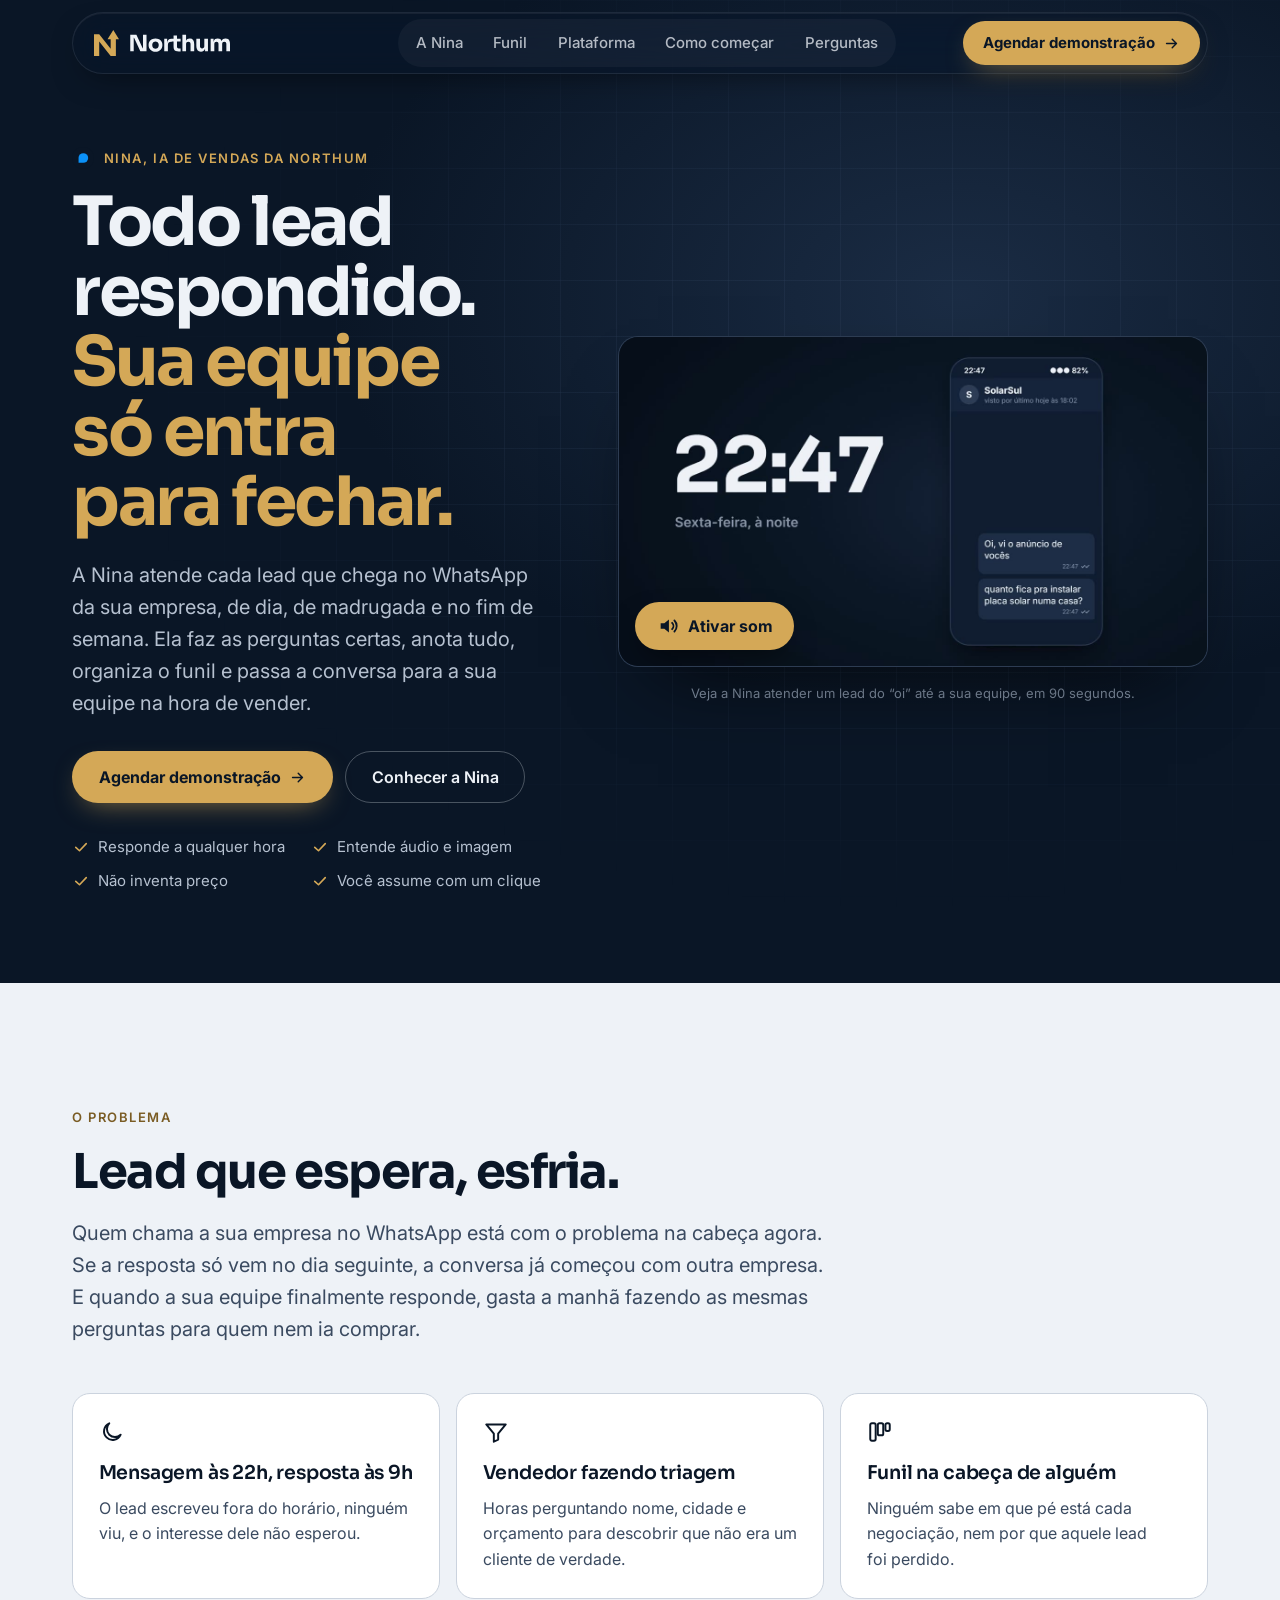
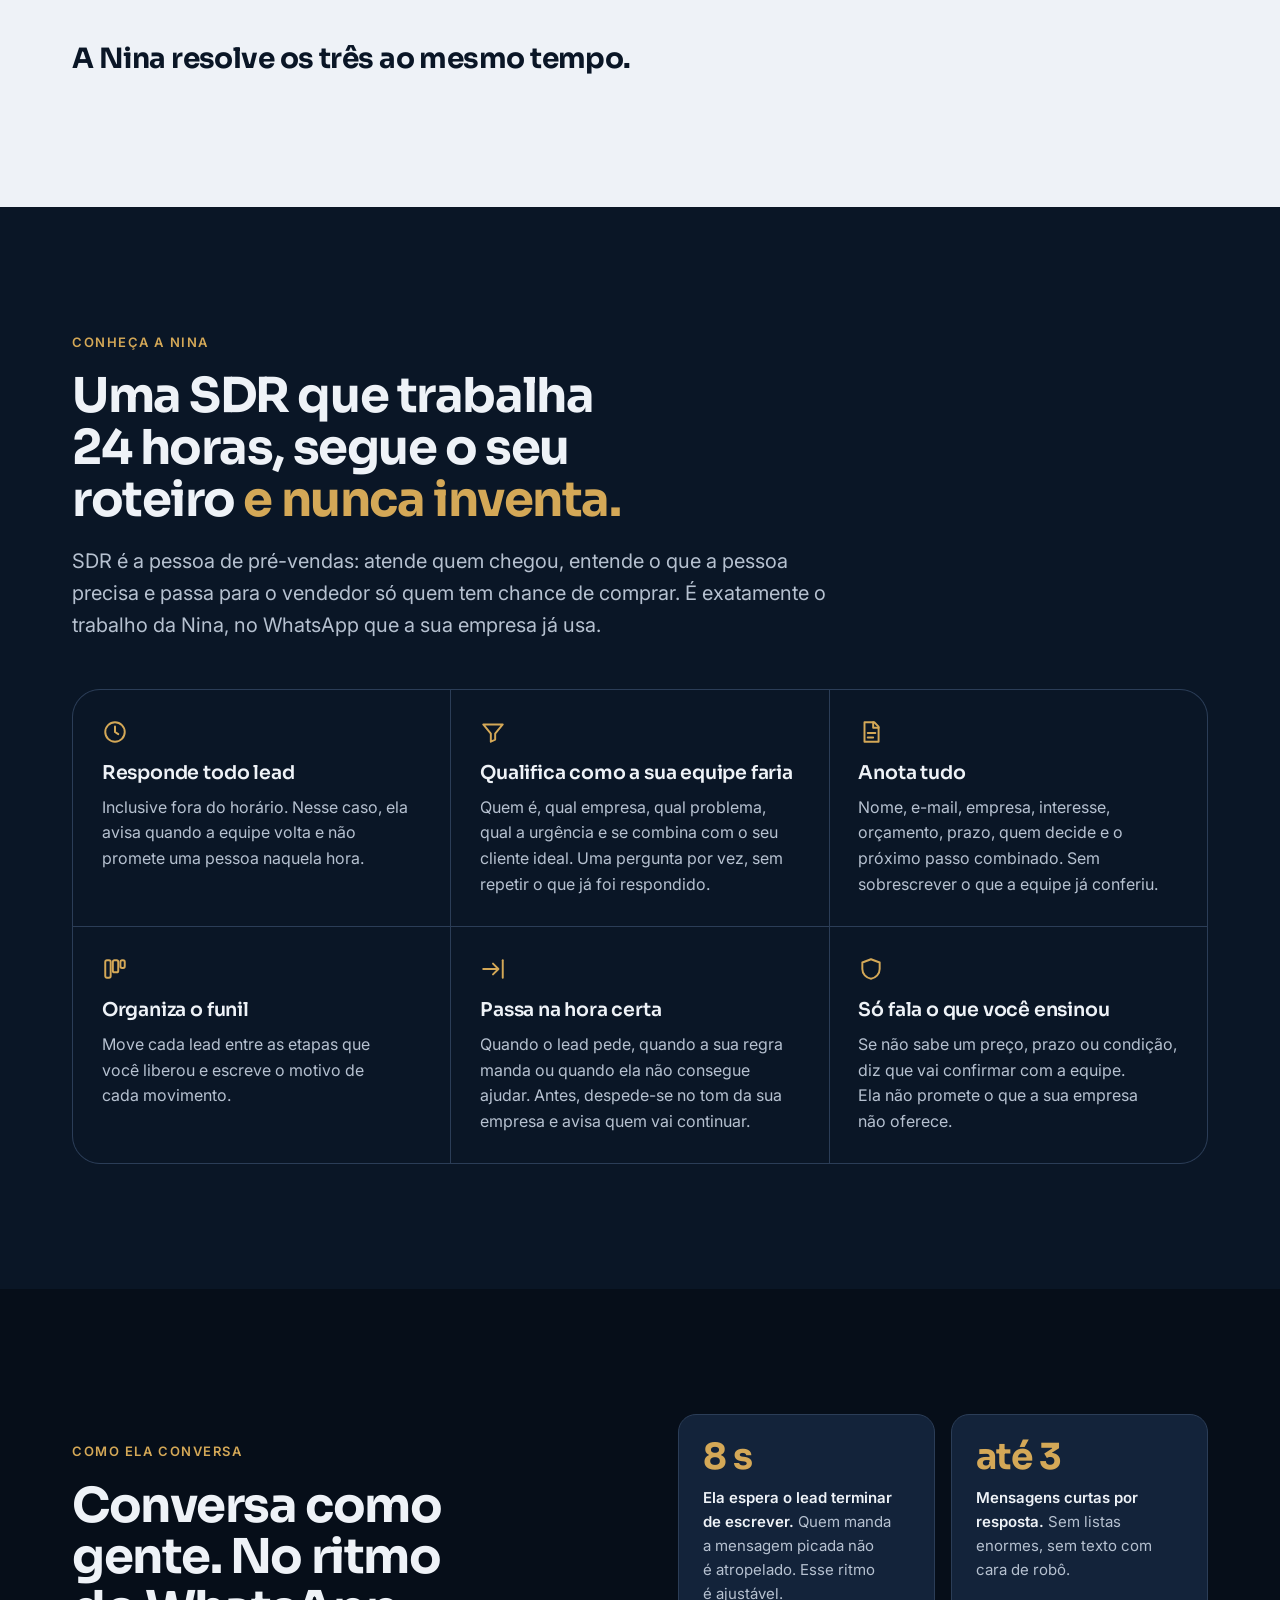
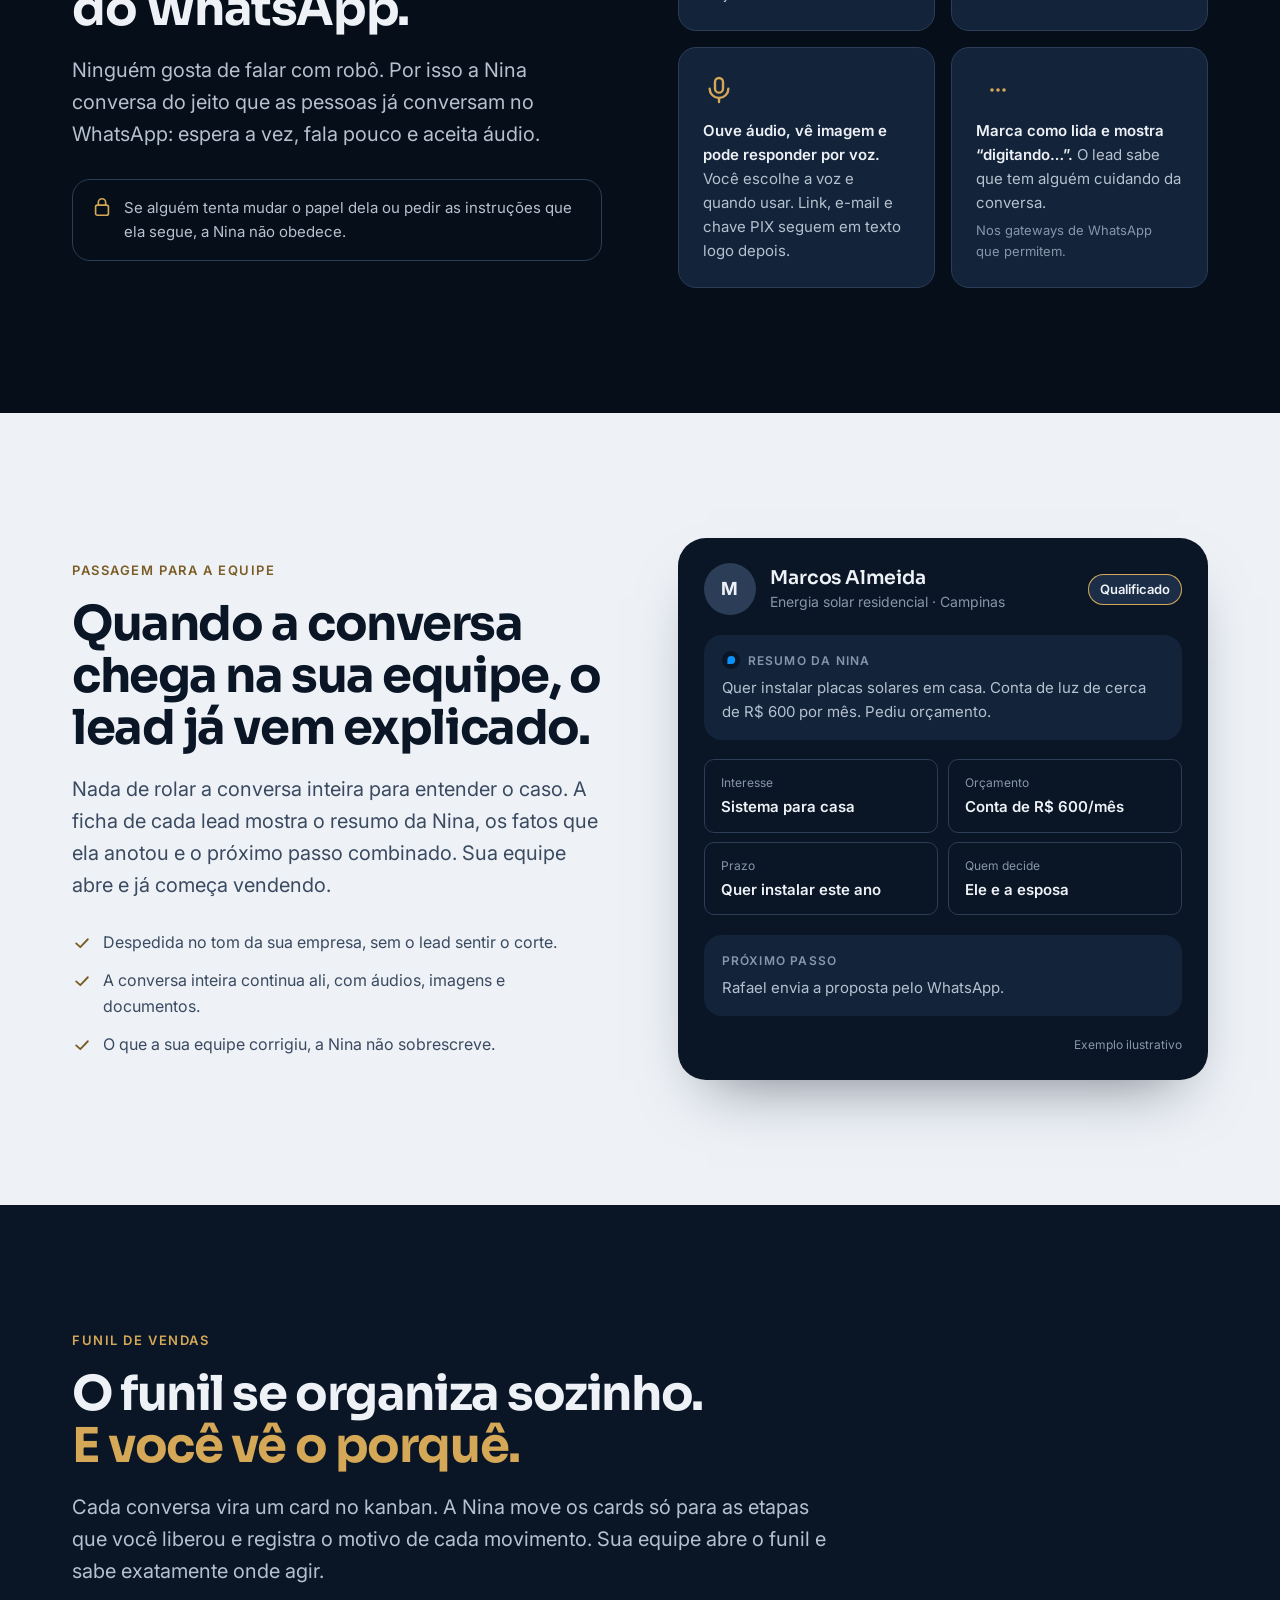
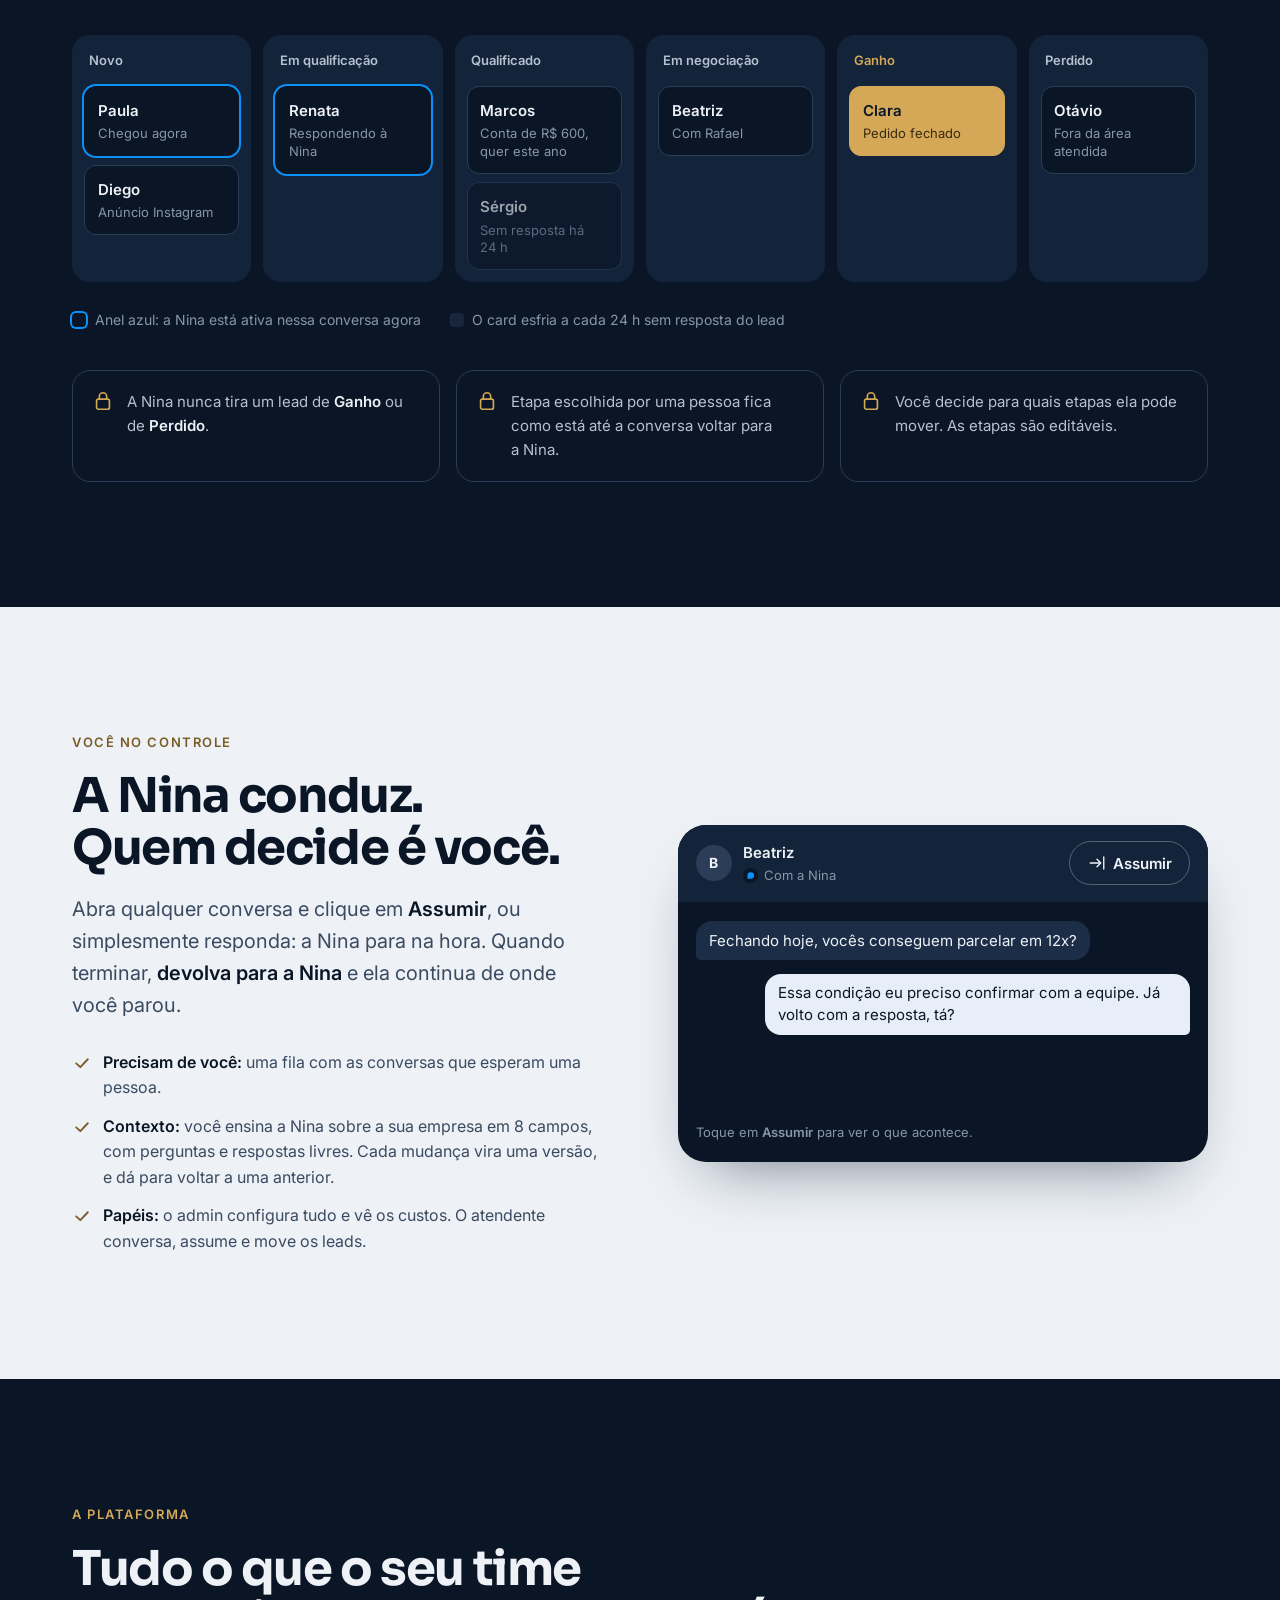
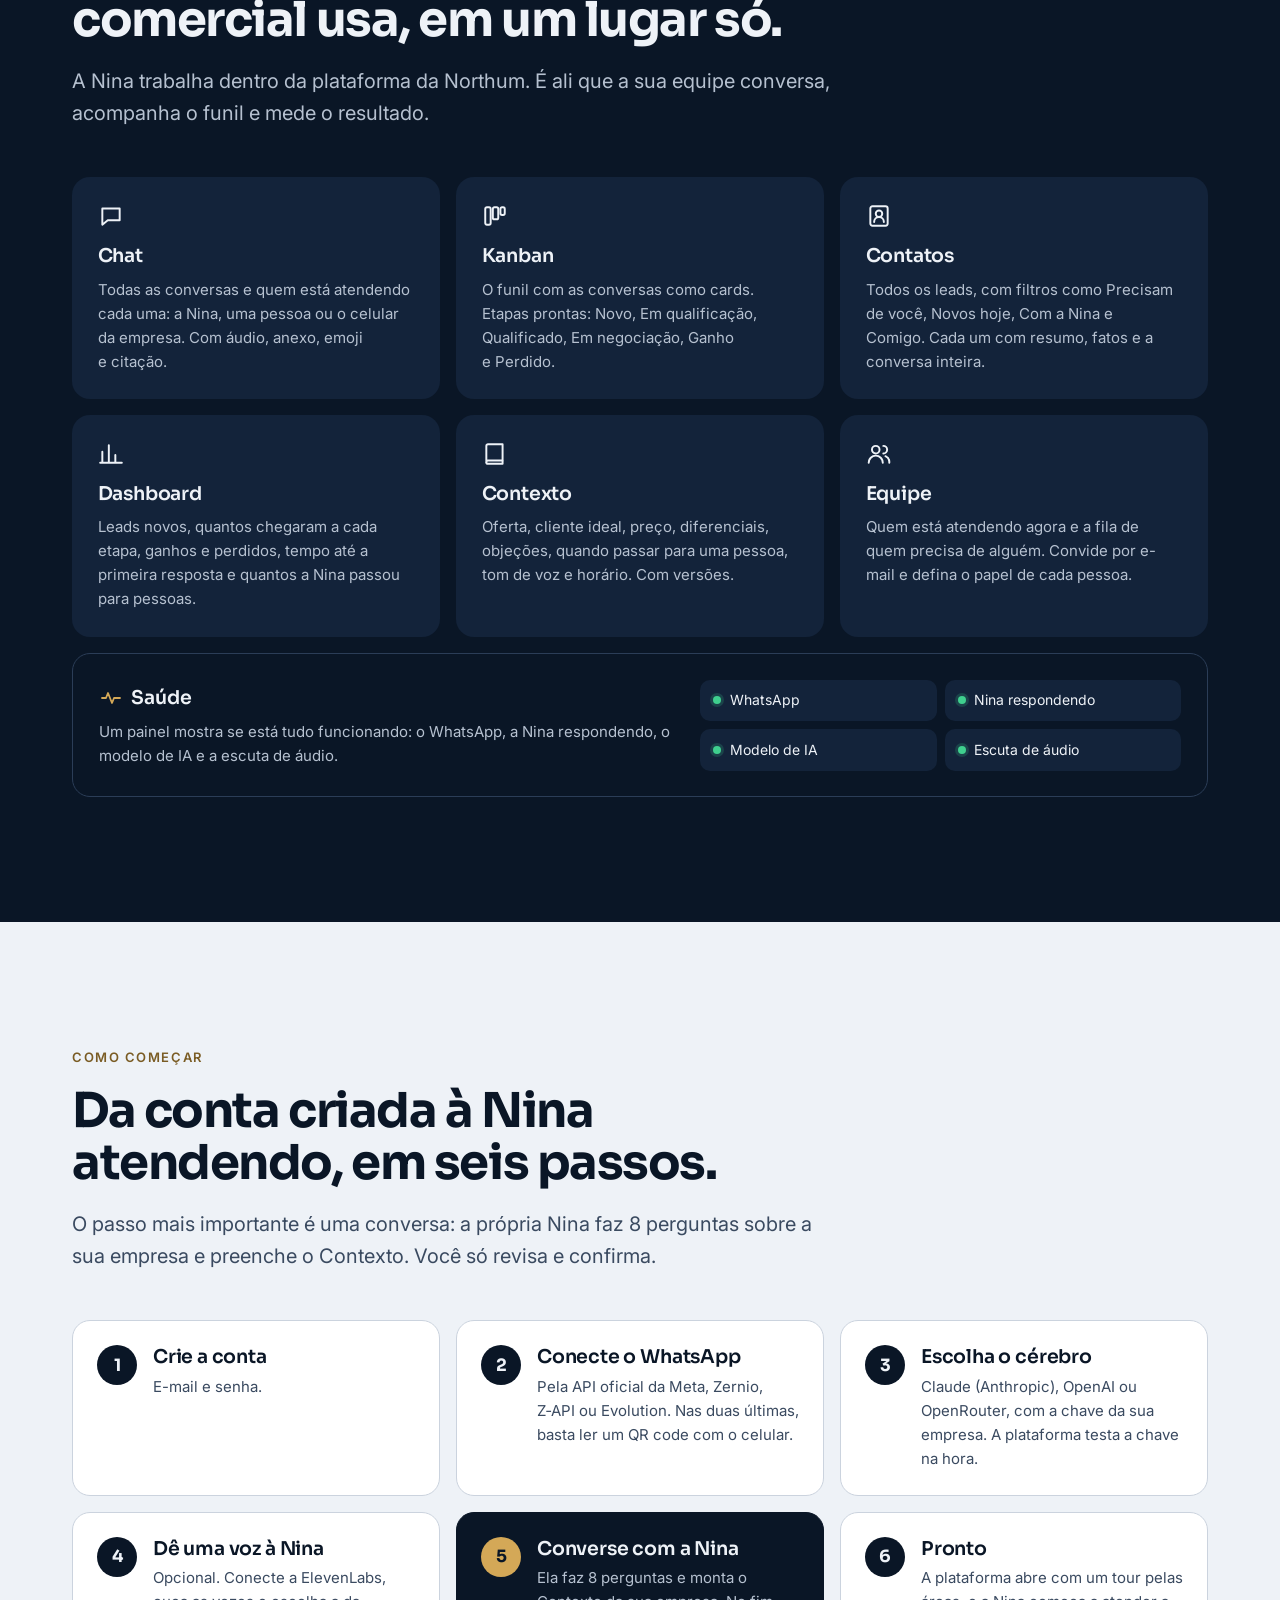
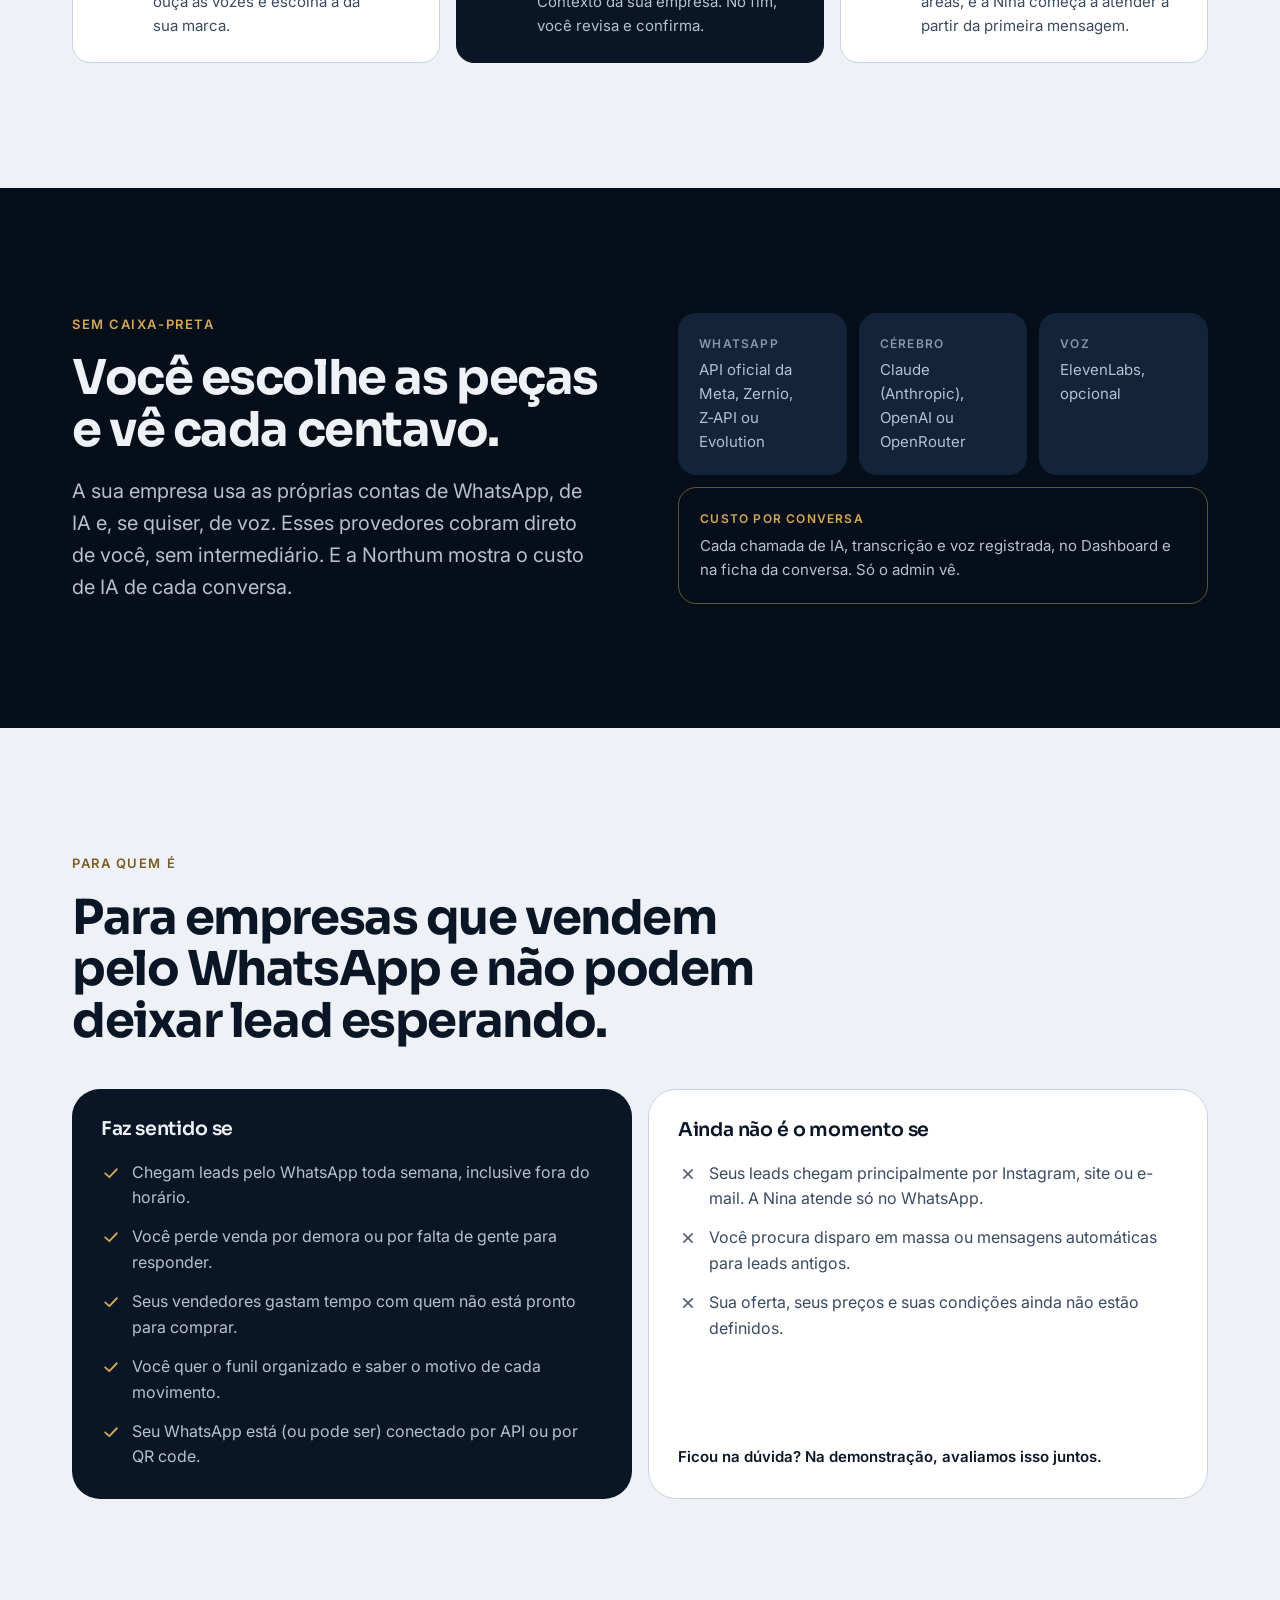
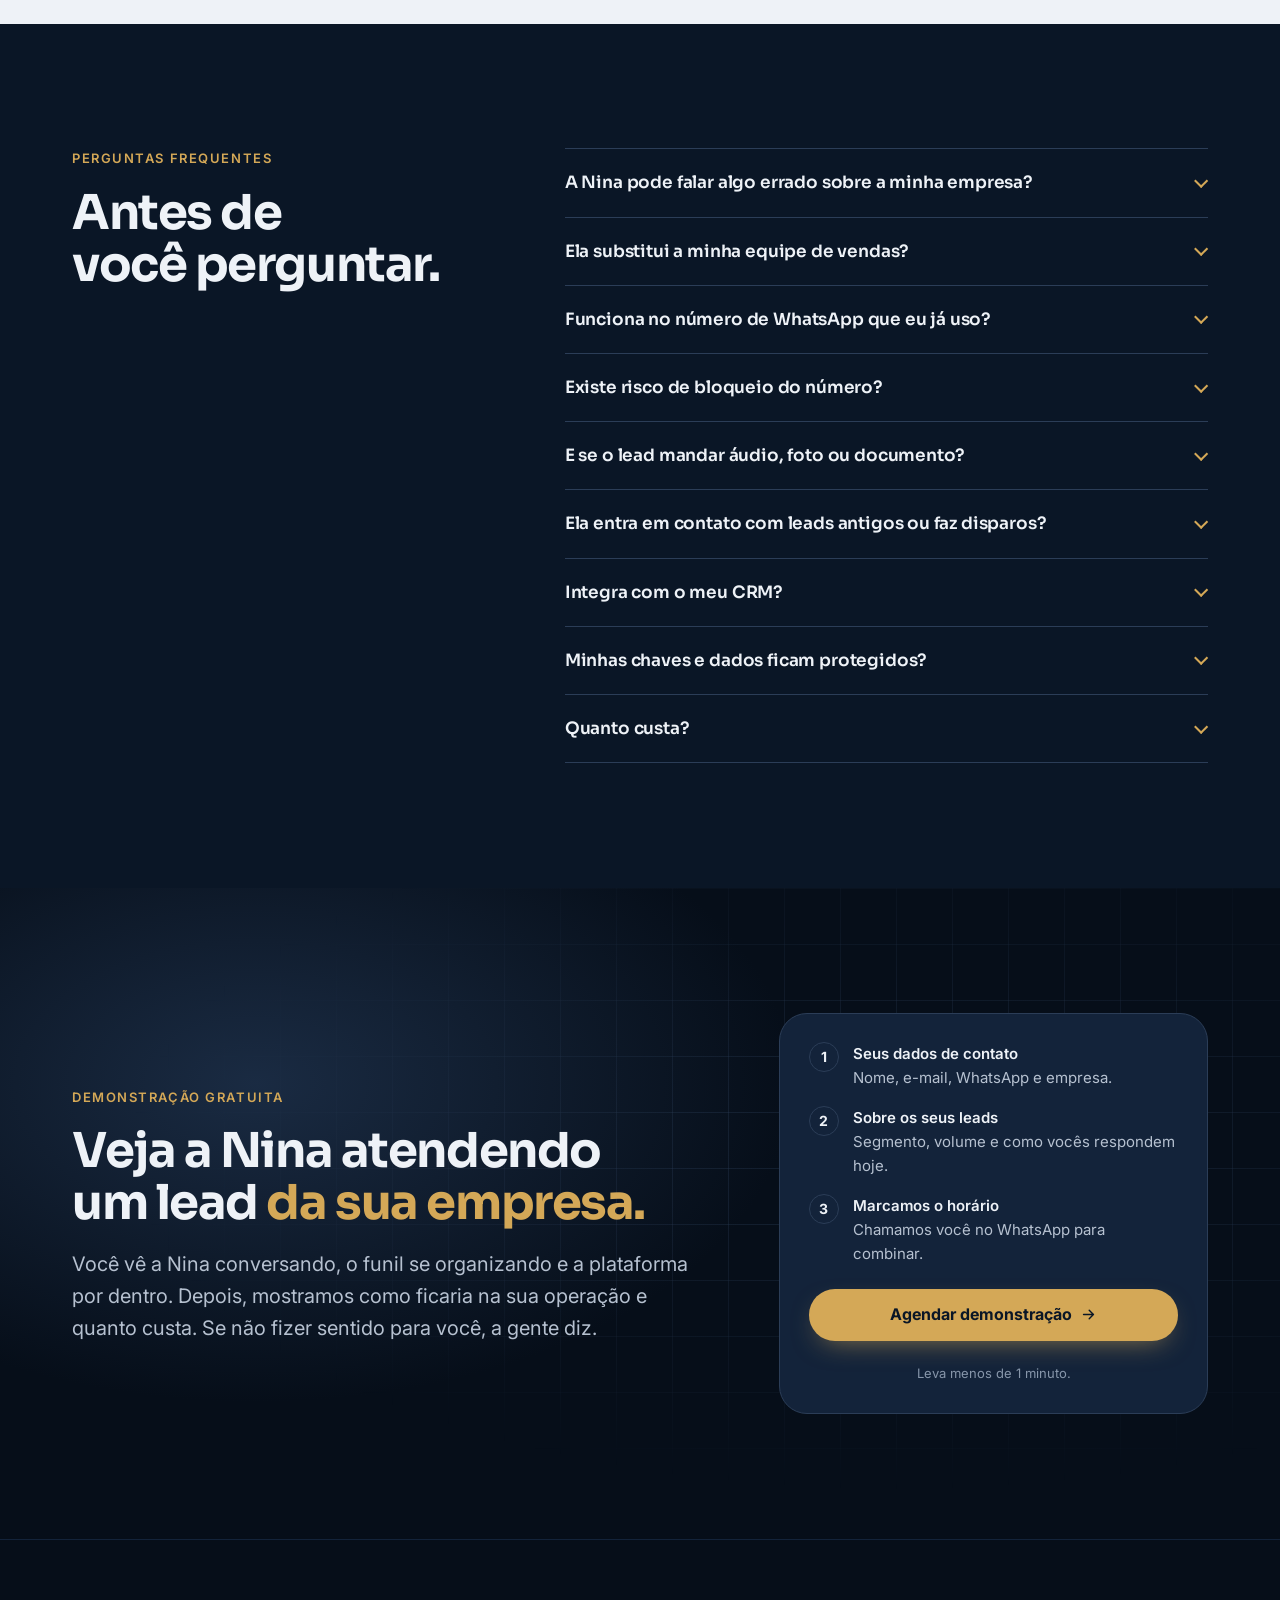
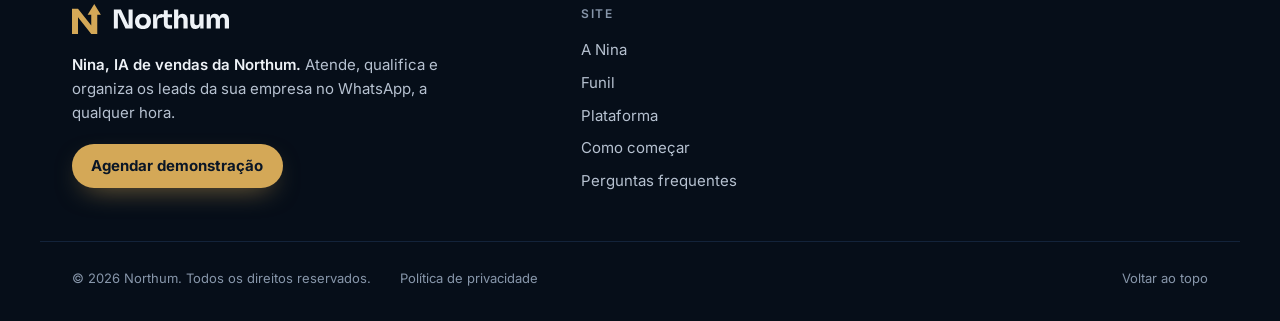
==== commit b0b9d523: "Coloca o vídeo de vendas da Nina no topo do site O vídeo começa sozinho e sem som. O botão Ativar so" ====
--- a/index.html
+++ b/index.html
@@ -116,35 +116,15 @@
           </ul>
         </div>
 
-        <figure class="demo" id="demo" aria-label="Conversa de exemplo: a Nina atende e qualifica um lead às 22h47">
-          <div class="phone">
-            <div class="phone-head">
-              <span class="av">M</span>
-              <div><b>Marcos</b><small id="demo-status">online</small></div>
-              <span class="phone-time">22:47</span>
-            </div>
-            <div class="phone-body" id="demo-body">
-              <p class="msg in" data-step="1">Oi, vi o anúncio de vocês</p>
-              <p class="msg in" data-step="2">quanto fica pra instalar placa solar numa casa?</p>
-              <p class="msg typing" data-step="3" aria-hidden="true"><svg><use href="#i-dots"/></svg></p>
-              <p class="msg out" data-step="4">Oi, Marcos! Aqui é a Nina, da SolarSul.</p>
-              <p class="msg out" data-step="4">O valor depende do tamanho do sistema, e eu quero te passar isso certinho.</p>
-              <p class="msg out" data-step="4">Quanto vem, em média, a sua conta de luz?</p>
-              <p class="msg in" data-step="5">uns 600 por mês. moro em Campinas</p>
-              <p class="msg out" data-step="6">Ótimo, com isso dá para montar uma proposta bem precisa.</p>
-              <p class="msg out" data-step="6">Vou passar você para o Rafael, do nosso time comercial. Ele continua com você por aqui.</p>
-            </div>
-          </div>
-          <div class="demo-card" data-step="7">
-            <div class="demo-card-top">
-              <span class="stage-from">Em qualificação</span>
-              <svg aria-hidden="true"><use href="#i-arrow"/></svg>
-              <span class="stage-to">Qualificado</span>
-            </div>
-            <p class="demo-card-why"><svg class="nina-dot" aria-hidden="true"><use href="#nina"/></svg><span><b>Motivo da Nina:</b> conta de luz de R$ 600, mora em Campinas, quer orçamento para casa.</span></p>
-            <p class="demo-card-next">Precisam de você: <b>Rafael</b></p>
-          </div>
-          <figcaption>Conversa de exemplo. A Nina não inventa preço: pergunta o que precisa para a sua equipe passar o valor.</figcaption>
+        <figure class="hero-video">
+          <div class="video-frame">
+            <video id="sales-video" src="assets/video/northum-nina.mp4" poster="assets/video/northum-nina-capa.jpg" autoplay muted loop playsinline preload="auto" aria-label="Vídeo de apresentação da Nina, IA de vendas da Northum"></video>
+            <button type="button" class="video-sound" id="video-sound" aria-label="Ativar o som e assistir do começo">
+              <svg viewBox="0 0 24 24" aria-hidden="true"><path d="M4 9v6h4l5 4V5L8 9H4Z" fill="currentColor"/><path d="M16.5 8.5a5 5 0 0 1 0 7M19 6a8.5 8.5 0 0 1 0 12" fill="none" stroke="currentColor" stroke-width="2" stroke-linecap="round"/></svg>
+              <span>Ativar som</span>
+            </button>
+          </div>
+          <figcaption>Veja a Nina atender um lead do “oi” até a sua equipe, em 90 segundos.</figcaption>
         </figure>
       </div>
     </section>
--- a/assets/css/styles.css
+++ b/assets/css/styles.css
@@ -172,7 +172,7 @@
    ========================================================= */
 .hero { position: relative; overflow: hidden; padding: calc(96px + clamp(2rem, 4vw, 4.5rem)) 0 clamp(4rem, 7vw, 7rem); background: radial-gradient(ellipse 70% 60% at 75% 30%, rgba(28, 46, 71, .9), transparent 70%), var(--midnight-900); }
 .hero-grid { position: absolute; inset: 0; pointer-events: none; background-image: linear-gradient(rgba(43, 61, 87, .35) 1px, transparent 1px), linear-gradient(90deg, rgba(43, 61, 87, .35) 1px, transparent 1px); background-size: 56px 56px; -webkit-mask-image: radial-gradient(ellipse 80% 70% at 70% 40%, #000 20%, transparent 75%); mask-image: radial-gradient(ellipse 80% 70% at 70% 40%, #000 20%, transparent 75%); }
-.hero-inner { position: relative; display: grid; grid-template-columns: minmax(0, 1.08fr) minmax(0, .92fr); gap: clamp(2.5rem, 5vw, 4.5rem); align-items: center; }
+.hero-inner { position: relative; display: grid; grid-template-columns: minmax(0, .9fr) minmax(0, 1.1fr); gap: clamp(2.5rem, 5vw, 4.5rem); align-items: center; }
 .hero h1 { font-size: var(--fs-display); letter-spacing: -.035em; line-height: 1.03; }
 .hero h1 .hl { display: block; }
 .lead { margin-top: 1.4rem; font-size: var(--fs-lead); line-height: 1.6; color: var(--d-muted); max-width: 56ch; }
@@ -518,3 +518,27 @@
   .js .reveal, .nav { transform: none !important; }
   .btn:active { transform: none; }
 }
+
+/* ===== Vídeo de vendas ===== */
+.hero-video { margin: 0; display: flex; flex-direction: column; gap: 1rem; }
+.hero-video figcaption { text-align: center; font-size: .8125rem; color: var(--d-subtle); }
+.video-frame { position: relative; width: 100%; aspect-ratio: 16 / 9; border-radius: 20px; overflow: hidden; background: var(--midnight-800); border: 1px solid rgba(135, 150, 170, .22); box-shadow: 0 40px 80px -40px rgba(0, 0, 0, .8); }
+.video-frame video { display: block; width: 100%; height: 100%; object-fit: cover; }
+.video-sound { position: absolute; left: 1rem; bottom: 1rem; display: inline-flex; align-items: center; gap: .55rem; min-height: 48px; padding: .7rem 1.35rem; font: 700 1rem/1 var(--font-sans); color: var(--midnight-900); background: var(--gold-500); border: 0; border-radius: 999px; cursor: pointer; box-shadow: 0 12px 30px -10px rgba(0, 0, 0, .6); -webkit-tap-highlight-color: transparent; animation: sound-pulse 2.4s ease-in-out infinite; }
+.video-sound svg { width: 22px; height: 22px; flex: none; }
+.video-sound:hover { background: var(--gold-300); }
+.video-sound:focus-visible { outline: 3px solid var(--ice, #EEF2F7); outline-offset: 3px; }
+@keyframes sound-pulse { 0%, 100% { box-shadow: 0 12px 30px -10px rgba(0, 0, 0, .6), 0 0 0 0 rgba(212, 168, 87, .5); } 50% { box-shadow: 0 12px 30px -10px rgba(0, 0, 0, .6), 0 0 0 10px rgba(212, 168, 87, 0); } }
+@media (prefers-reduced-motion: reduce) { .video-sound { animation: none; } }
+@media (max-width: 520px) { .video-frame { border-radius: 14px; } .video-sound { left: .6rem; bottom: .6rem; min-height: 40px; padding: .5rem .95rem; font-size: .875rem; } .video-sound svg { width: 18px; height: 18px; } }
+/* No celular, o vídeo sobe para logo depois do título, para ser visto ao entrar. */
+@media (max-width: 920px) {
+  .hero-inner { row-gap: 0; }
+  .hero-copy { display: contents; }
+  .hero-copy > .eyebrow { order: 1; }
+  .hero-copy > h1 { order: 2; }
+  .hero-video { order: 3; margin-top: 1.5rem; }
+  .hero-copy > .lead { order: 4; }
+  .hero-copy > .actions { order: 5; }
+  .hero-copy > .hero-facts { order: 6; }
+}
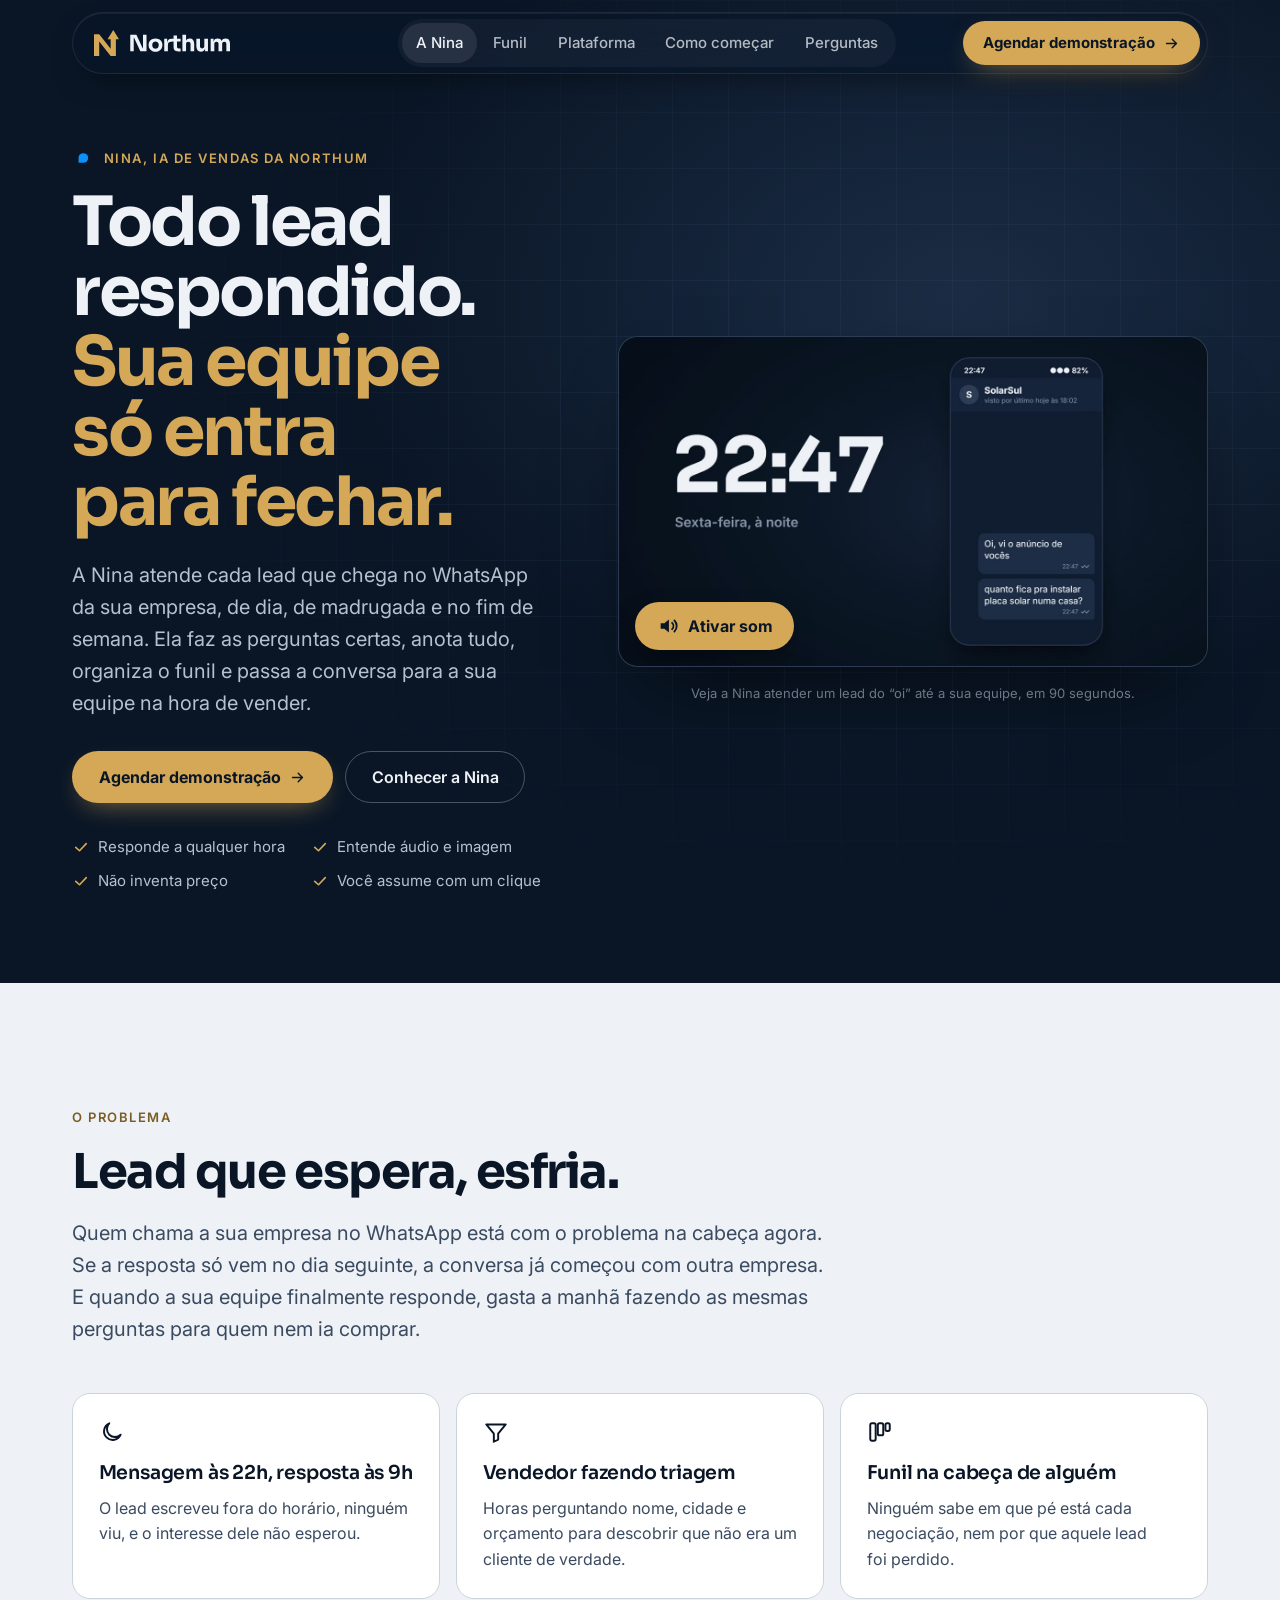
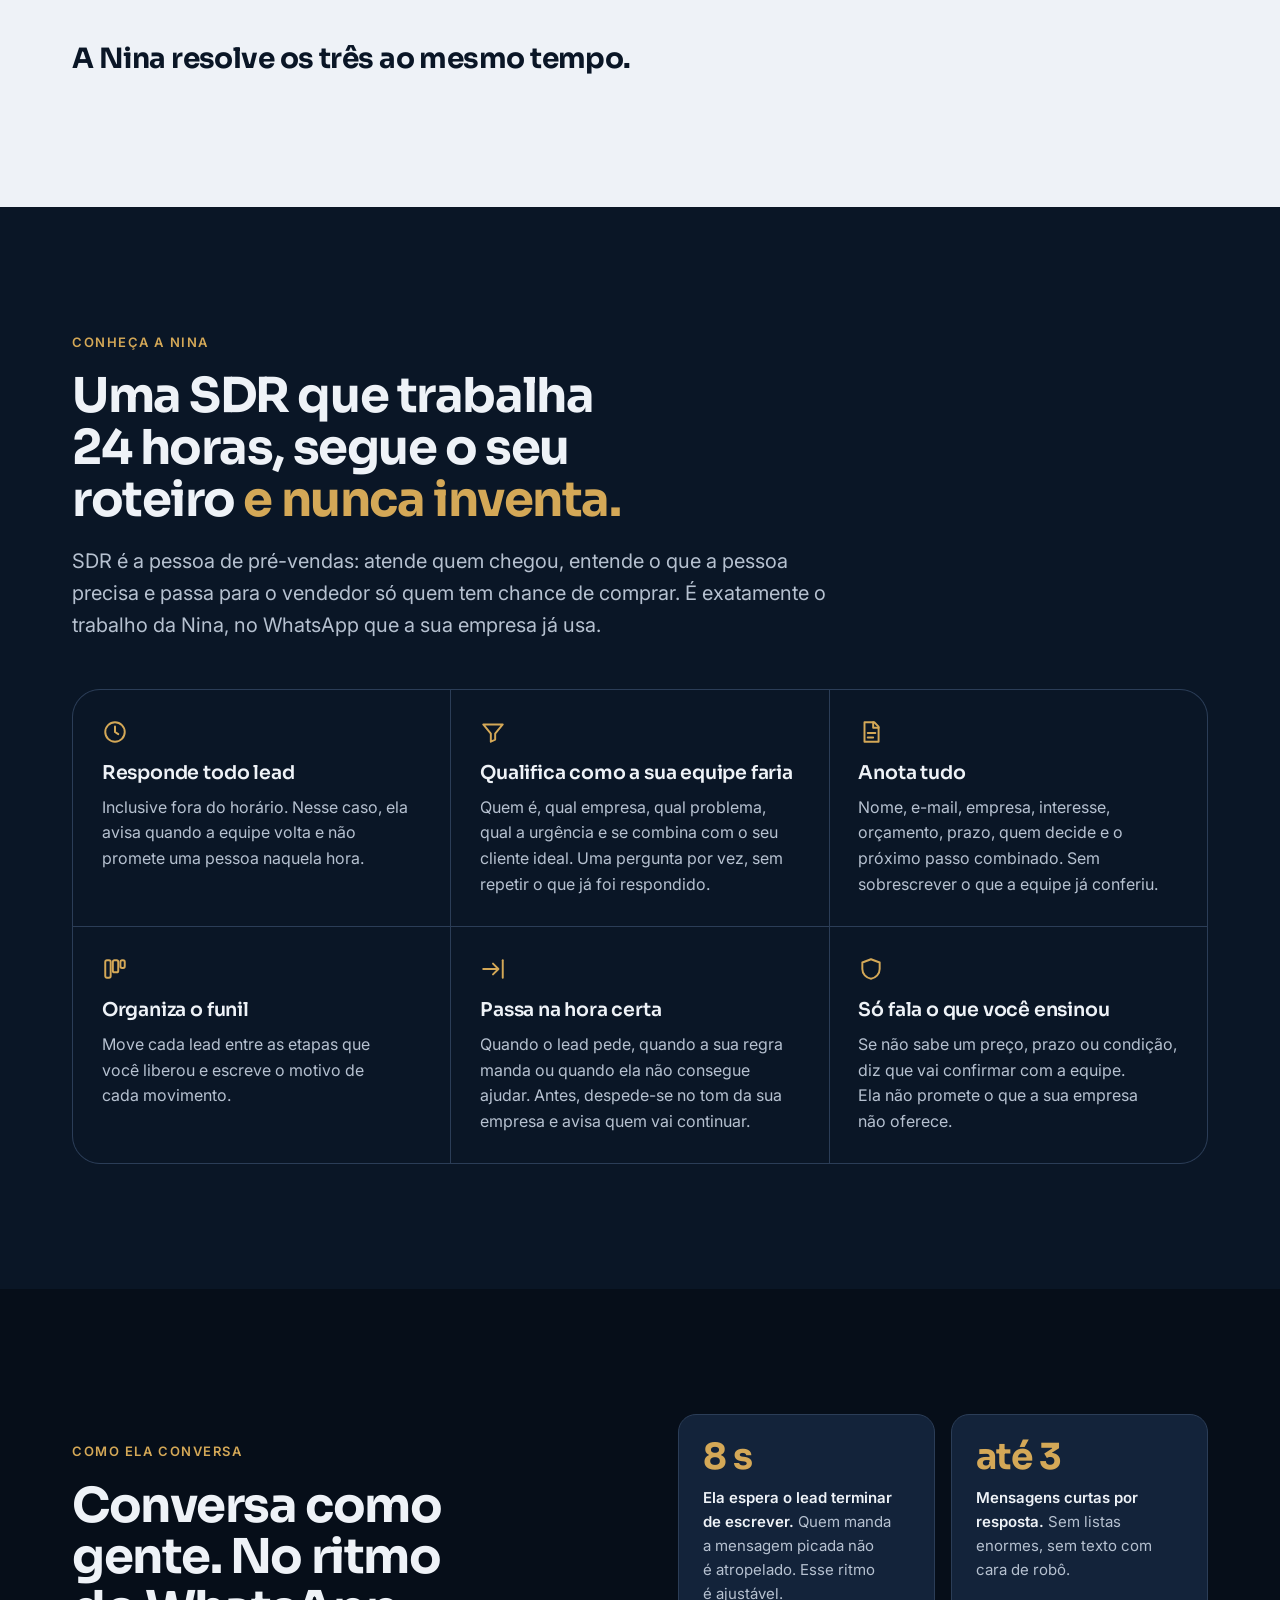
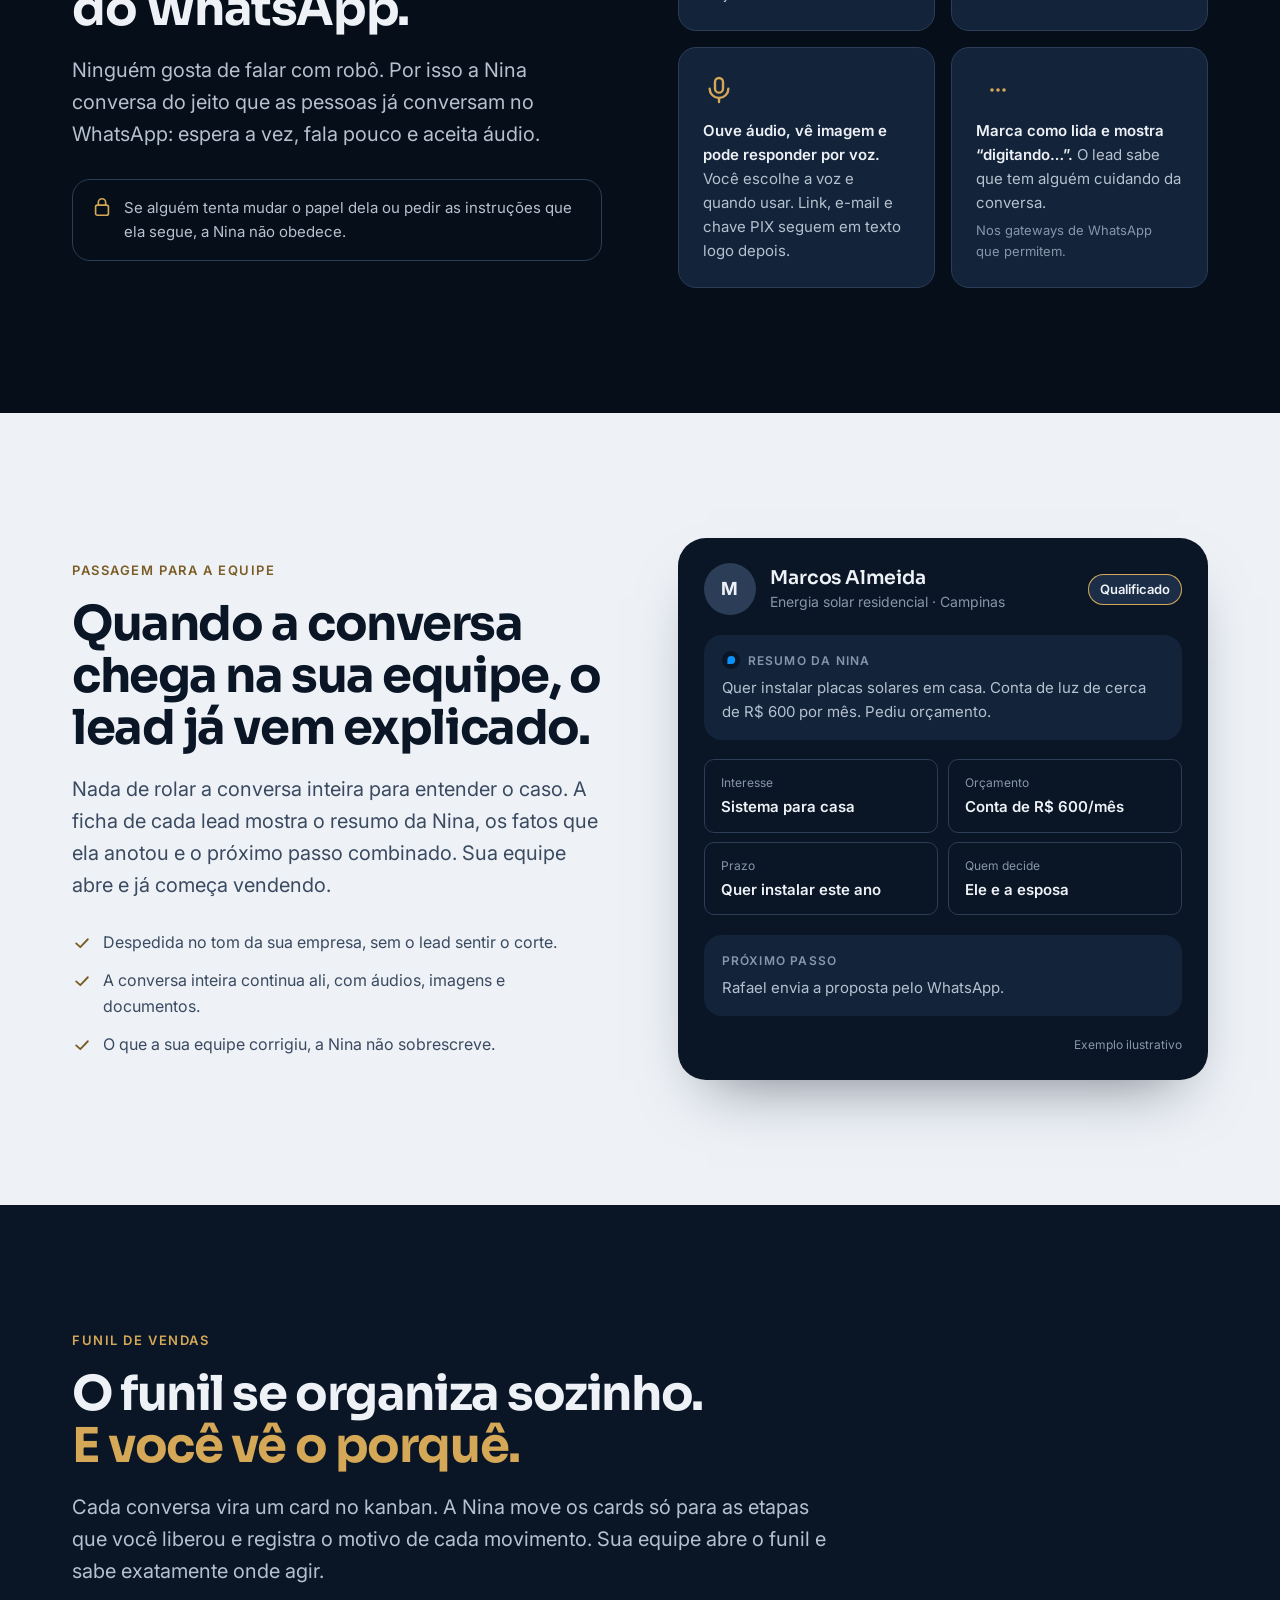
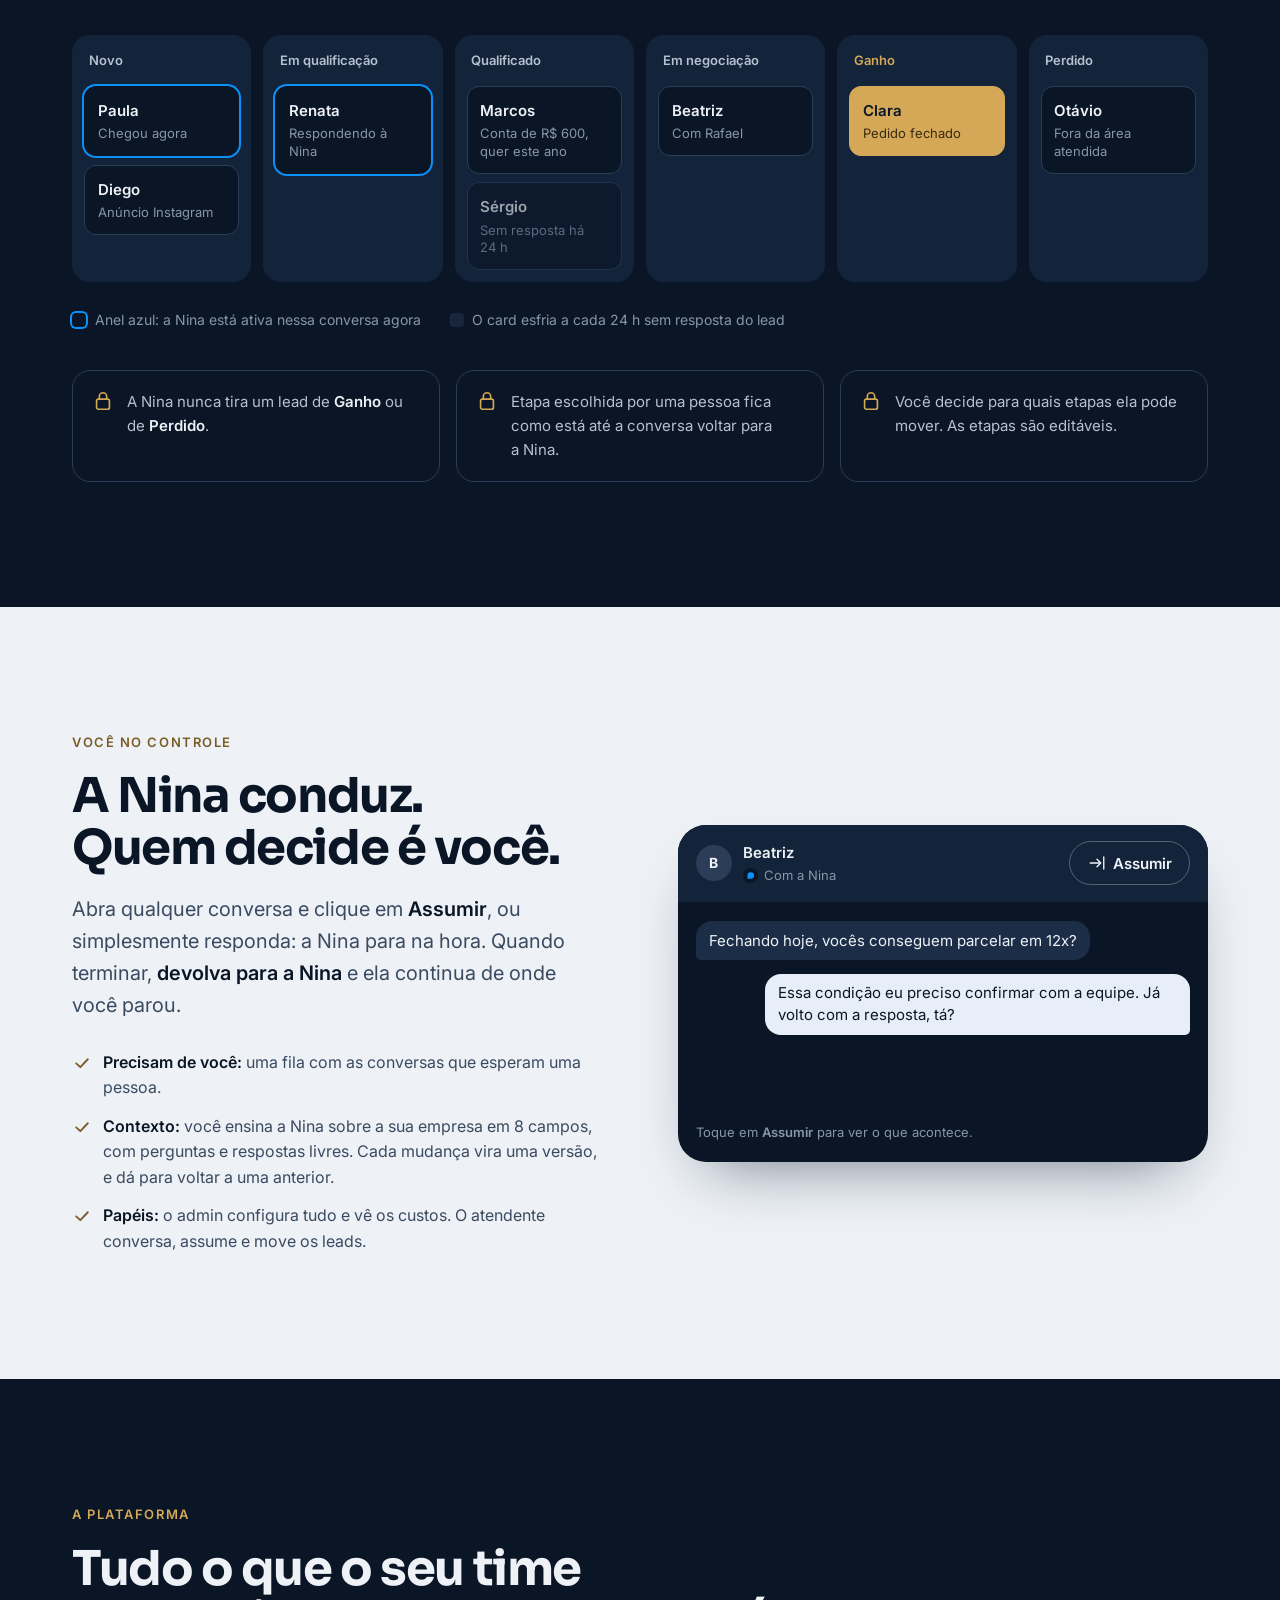
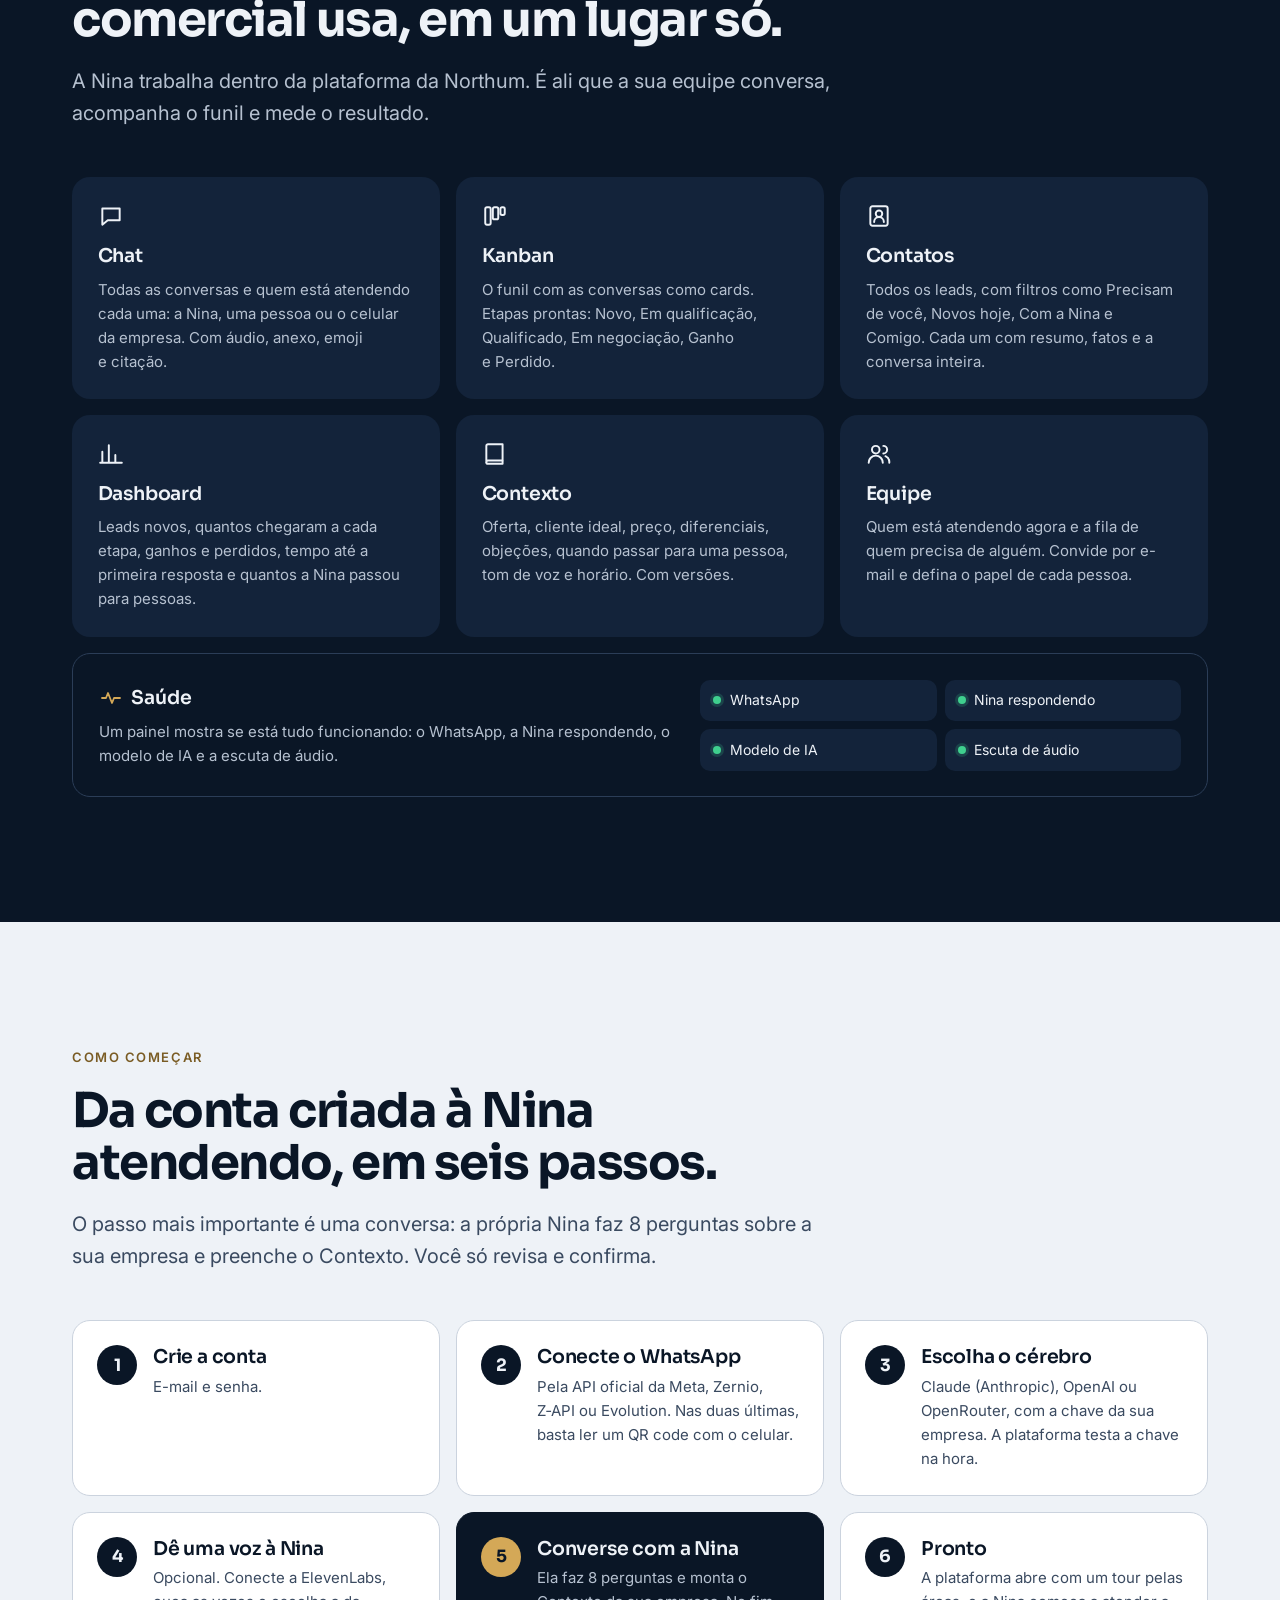
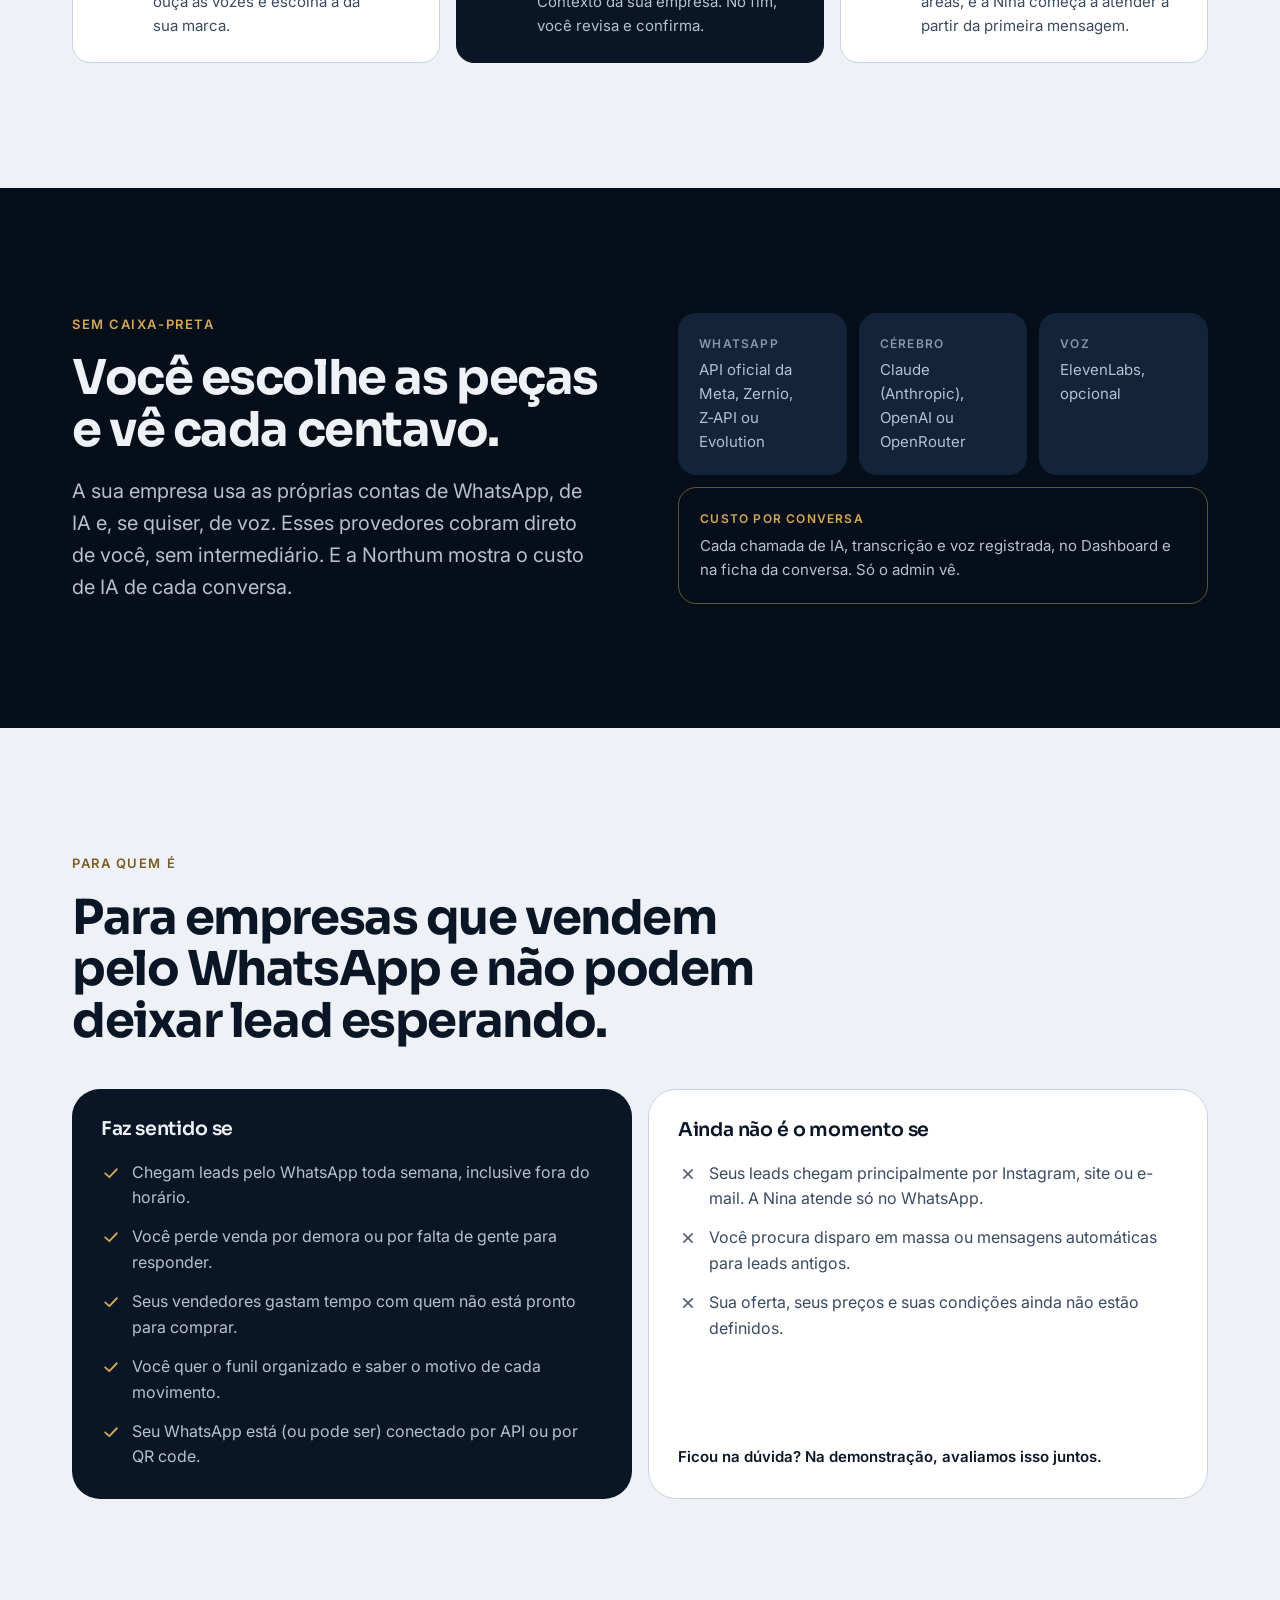
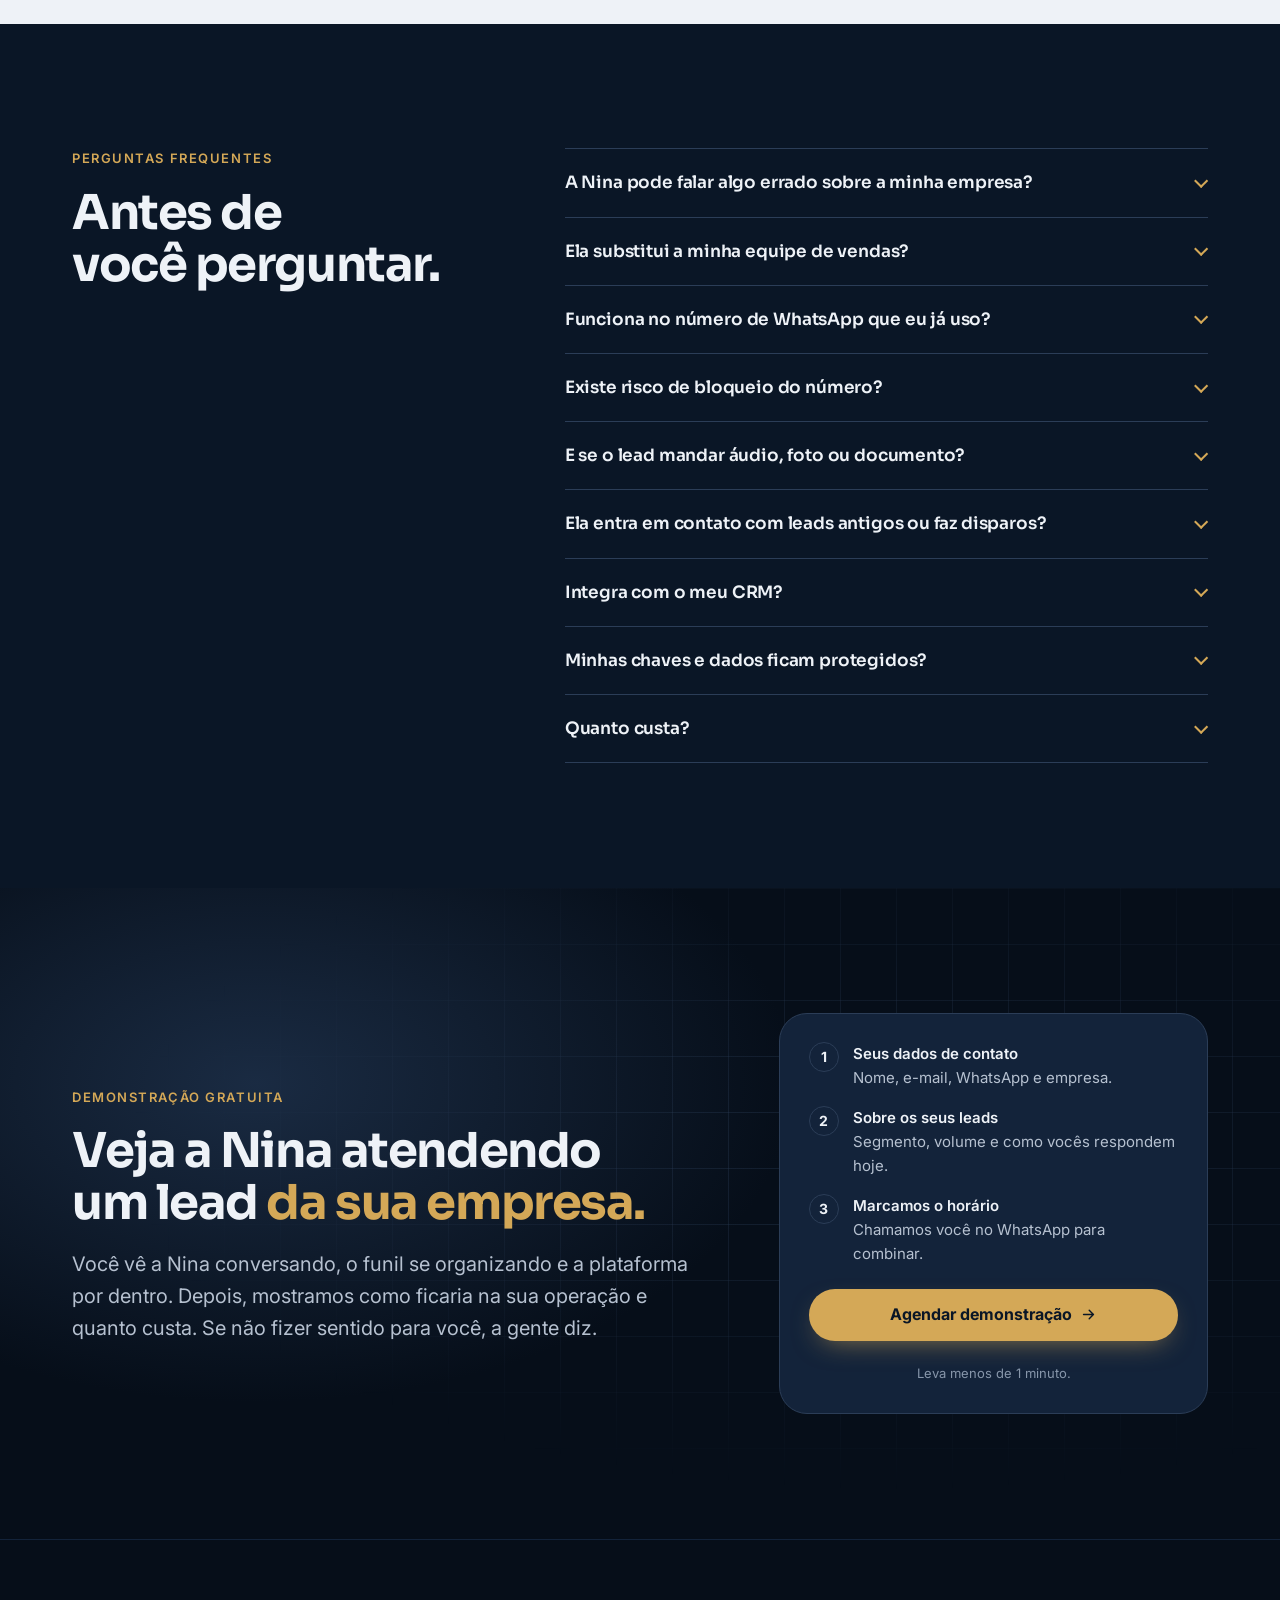
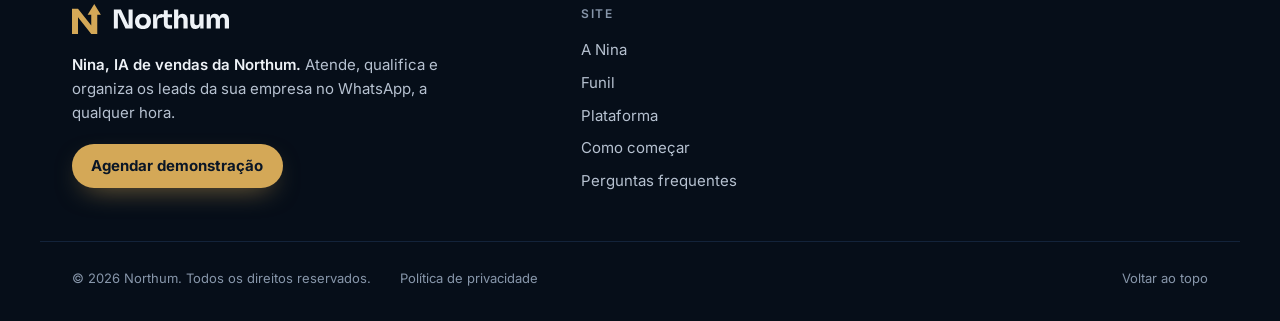
==== commit ab0116a9: "Liga o formulário de demonstração ao Supabase Cria a tabela leads com segurança que só permite inser" ====
--- a/index.html
+++ b/index.html
@@ -626,8 +626,8 @@
 
       <div class="apply-step apply-done" data-step="done" hidden>
         <span class="apply-done-ico" aria-hidden="true"><svg><use href="#i-check"/></svg></span>
-        <h2 class="apply-title" tabindex="-1">Pedido recebido</h2>
-        <p class="apply-sub" id="apply-done-text">Vamos chamar você no WhatsApp para marcar o melhor horário da demonstração.</p>
+        <h2 class="apply-title" tabindex="-1">Obrigado pelo interesse!</h2>
+        <p class="apply-sub" id="apply-done-text">Recebemos os seus dados. Em breve, um consultor da Northum vai entrar em contato pelo WhatsApp para conversar sobre os detalhes.</p>
         <button class="btn btn-primary btn-block" type="button" data-close>Fechar</button>
       </div>
     </form>
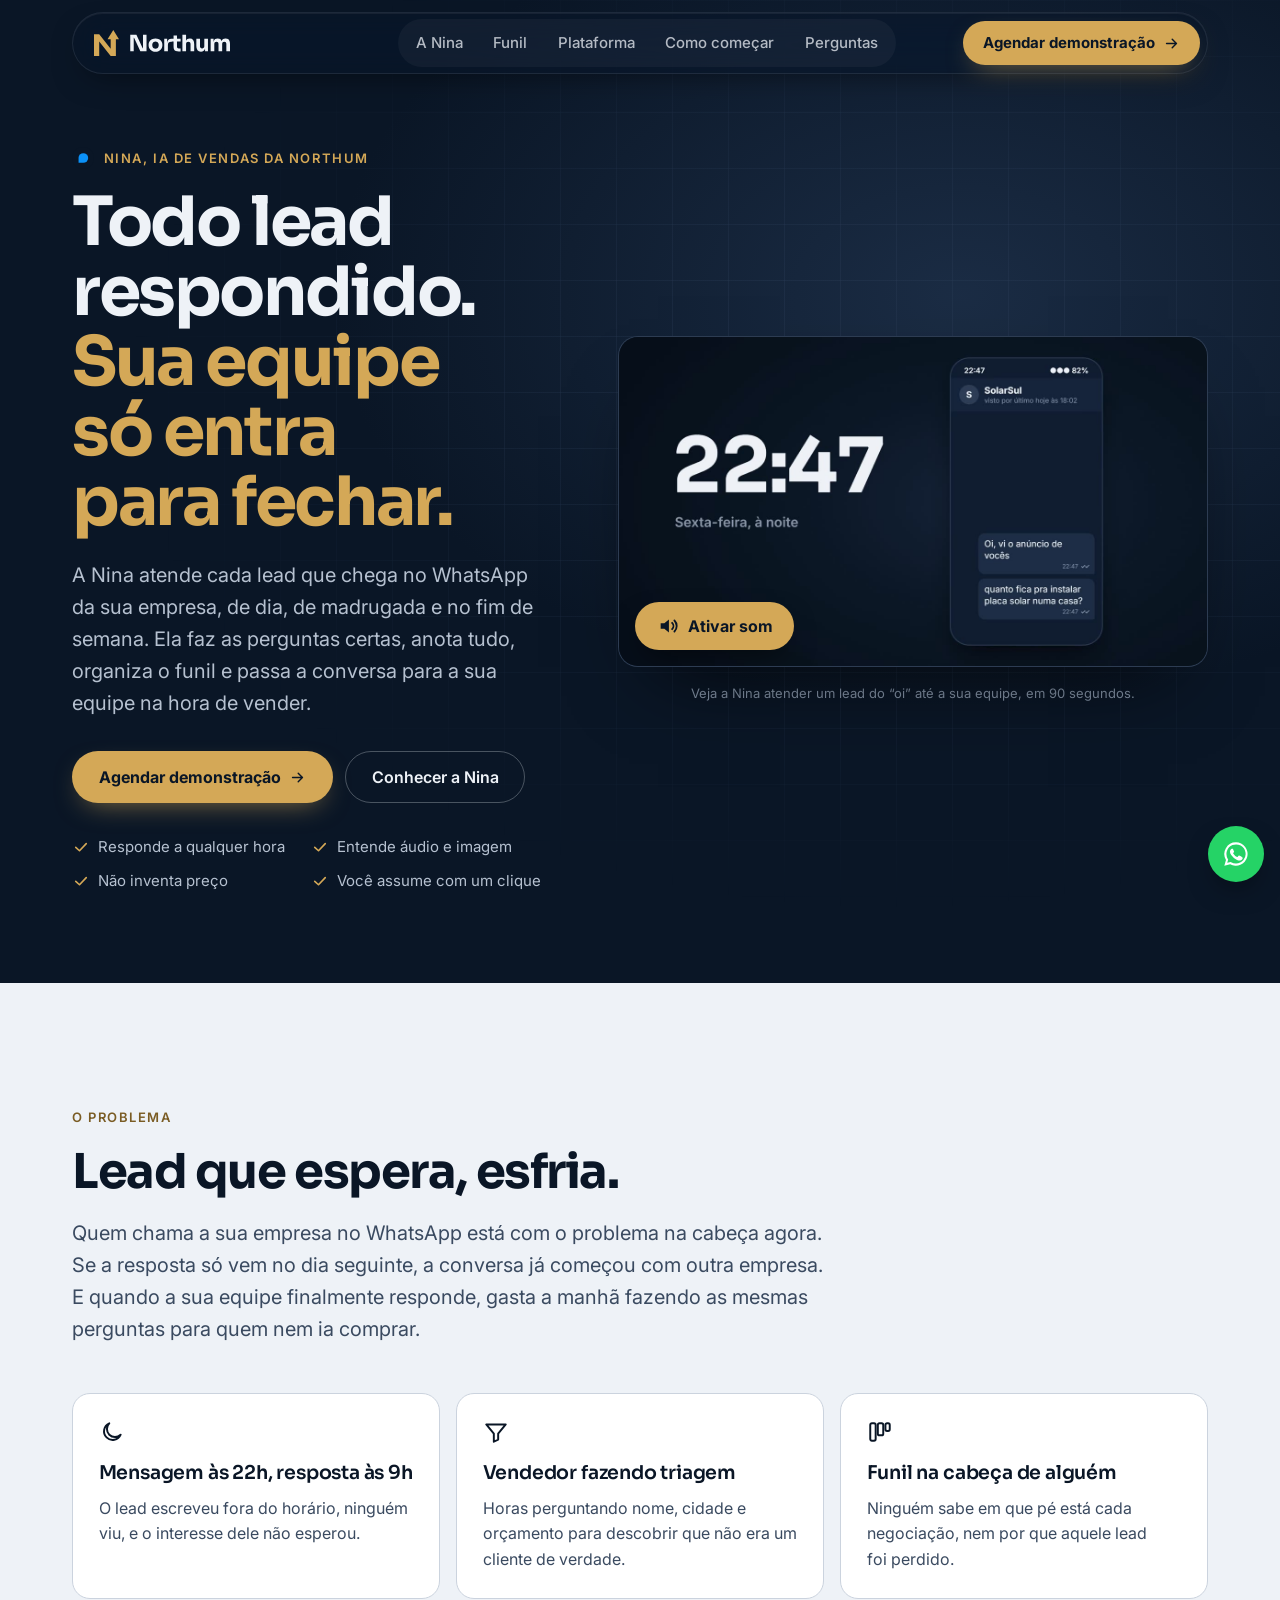
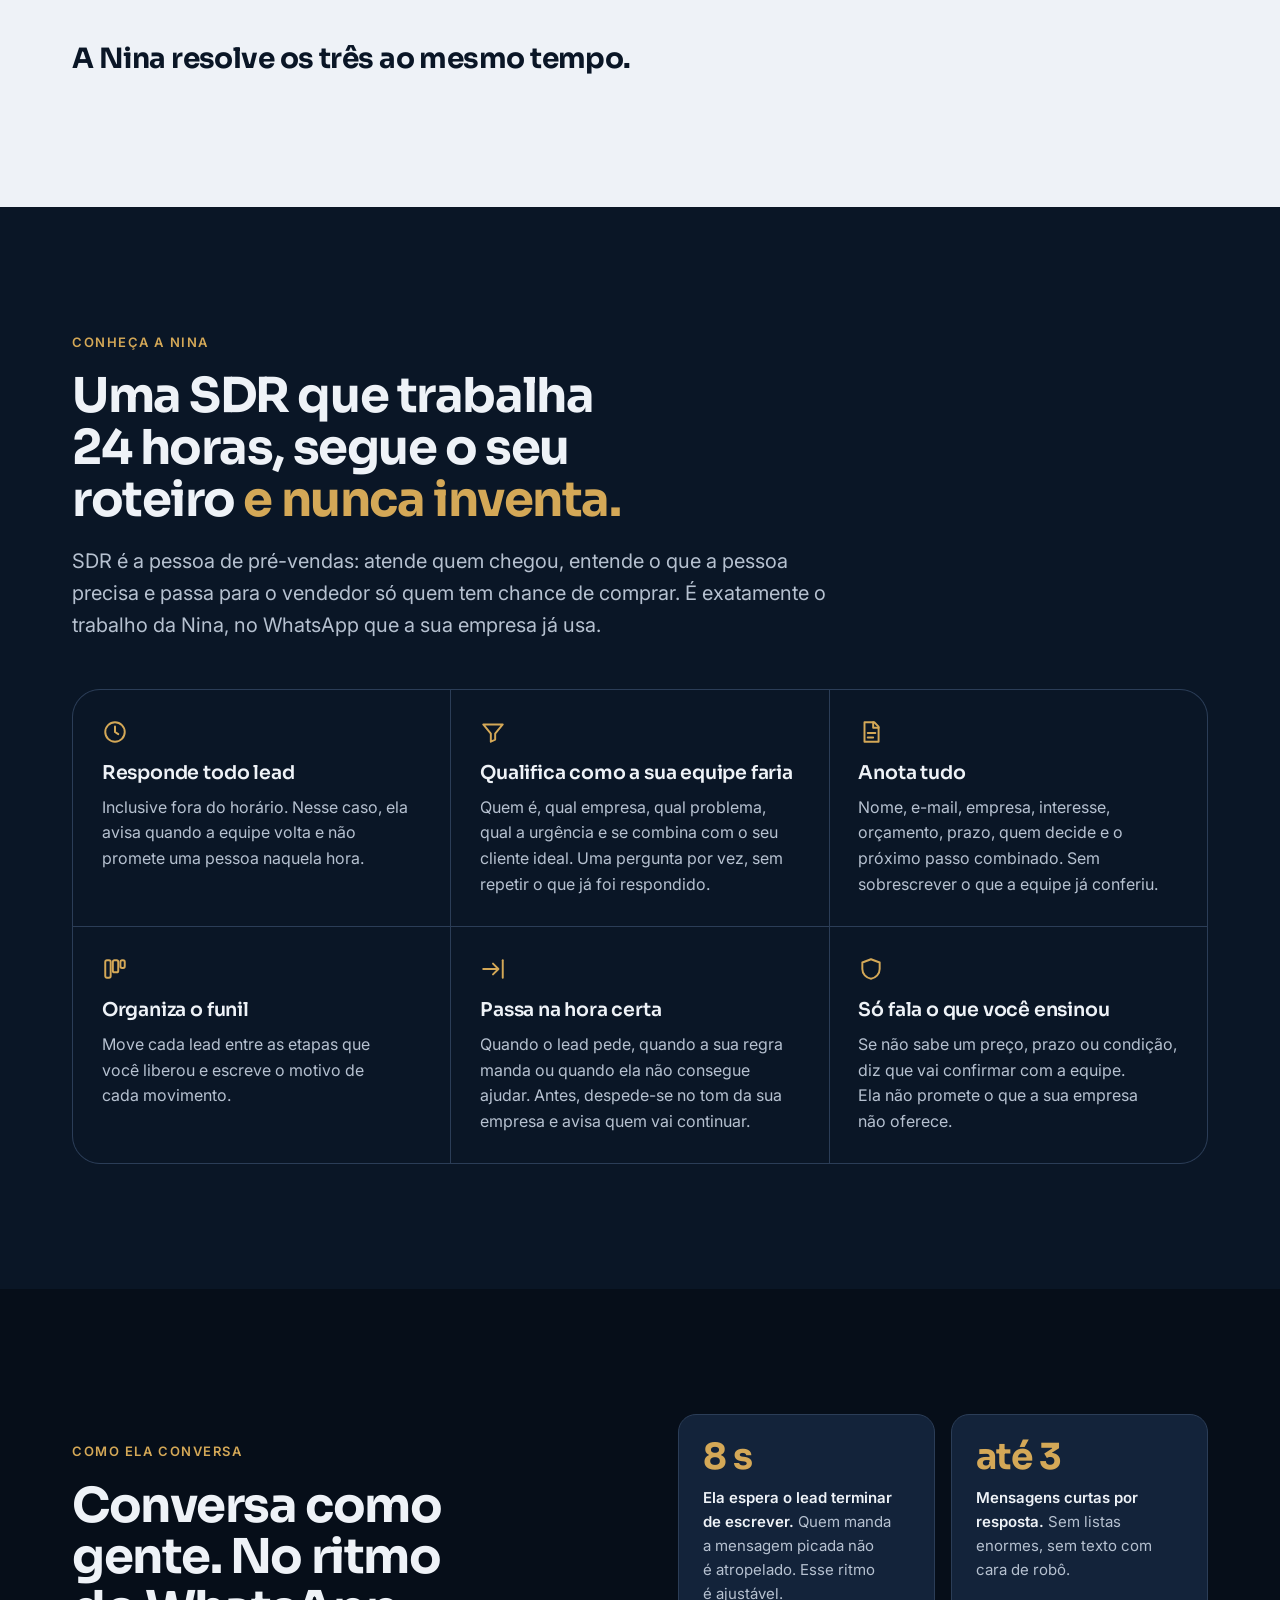
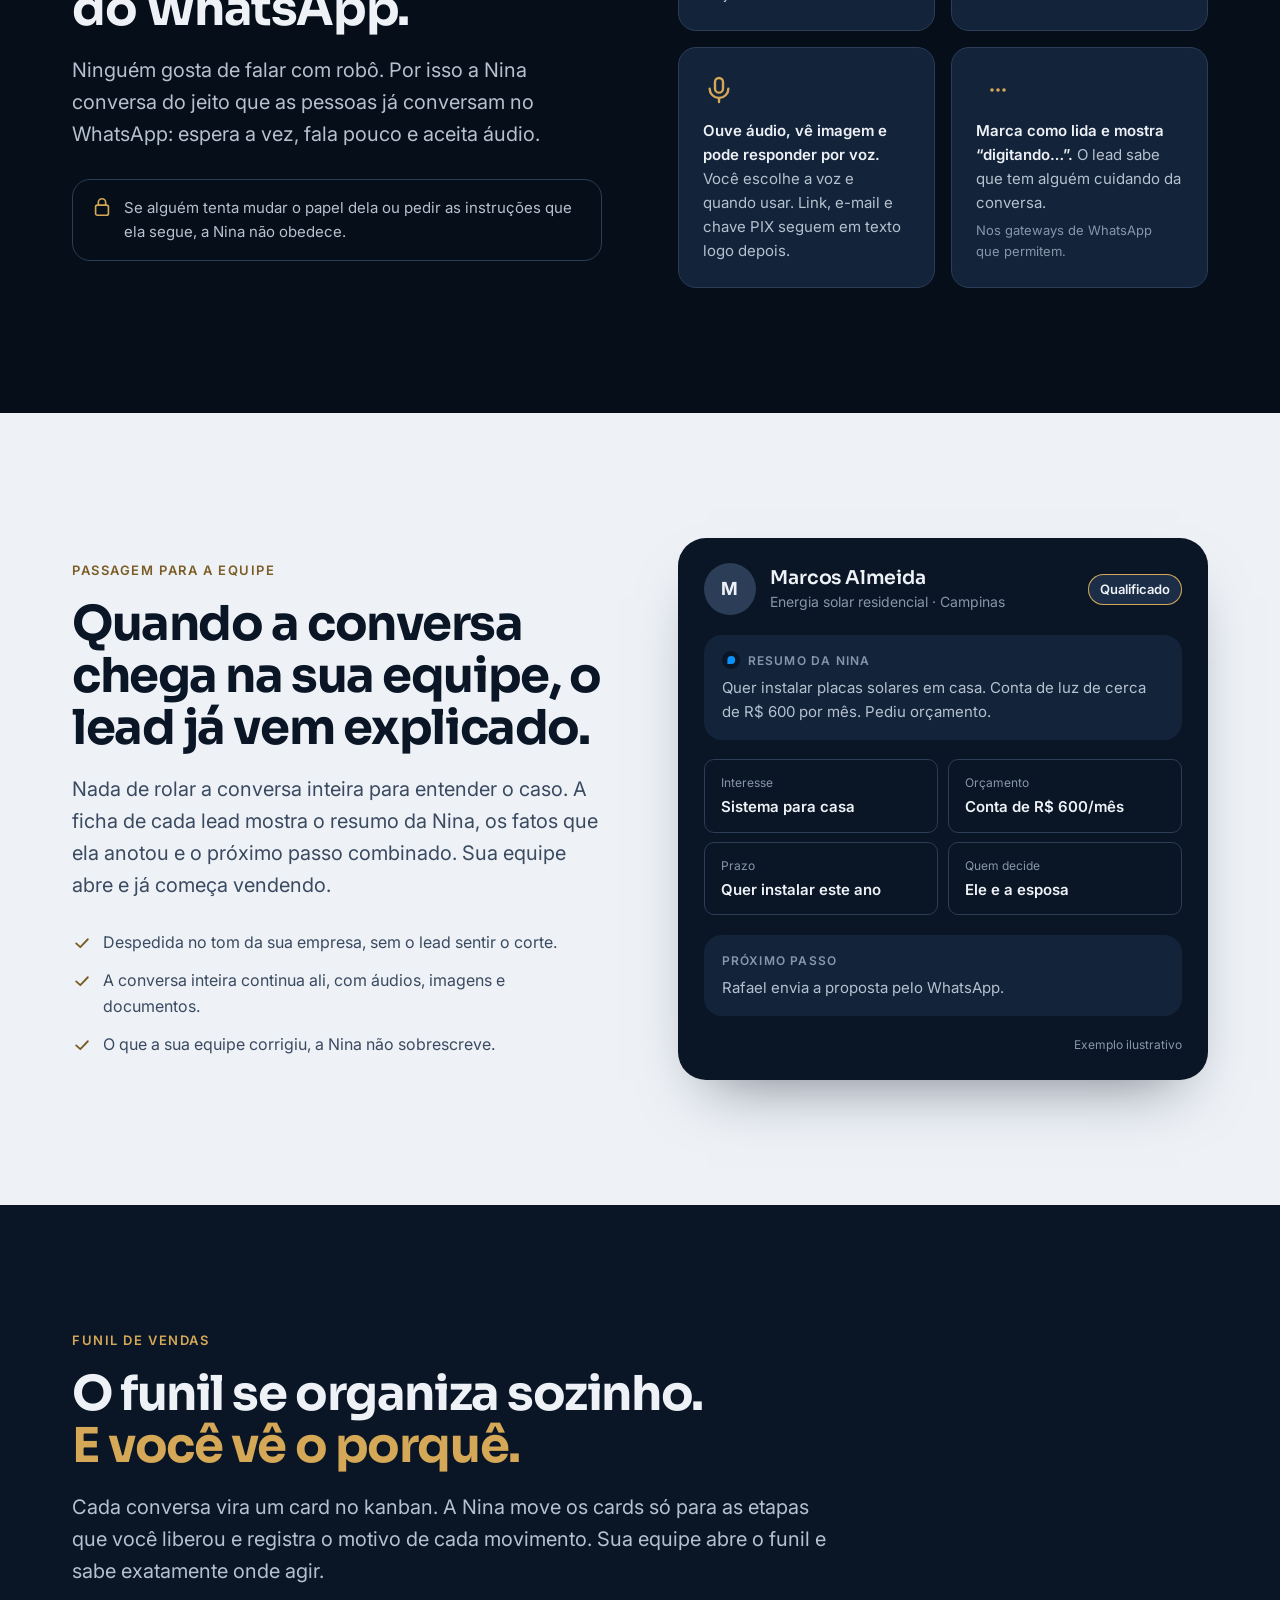
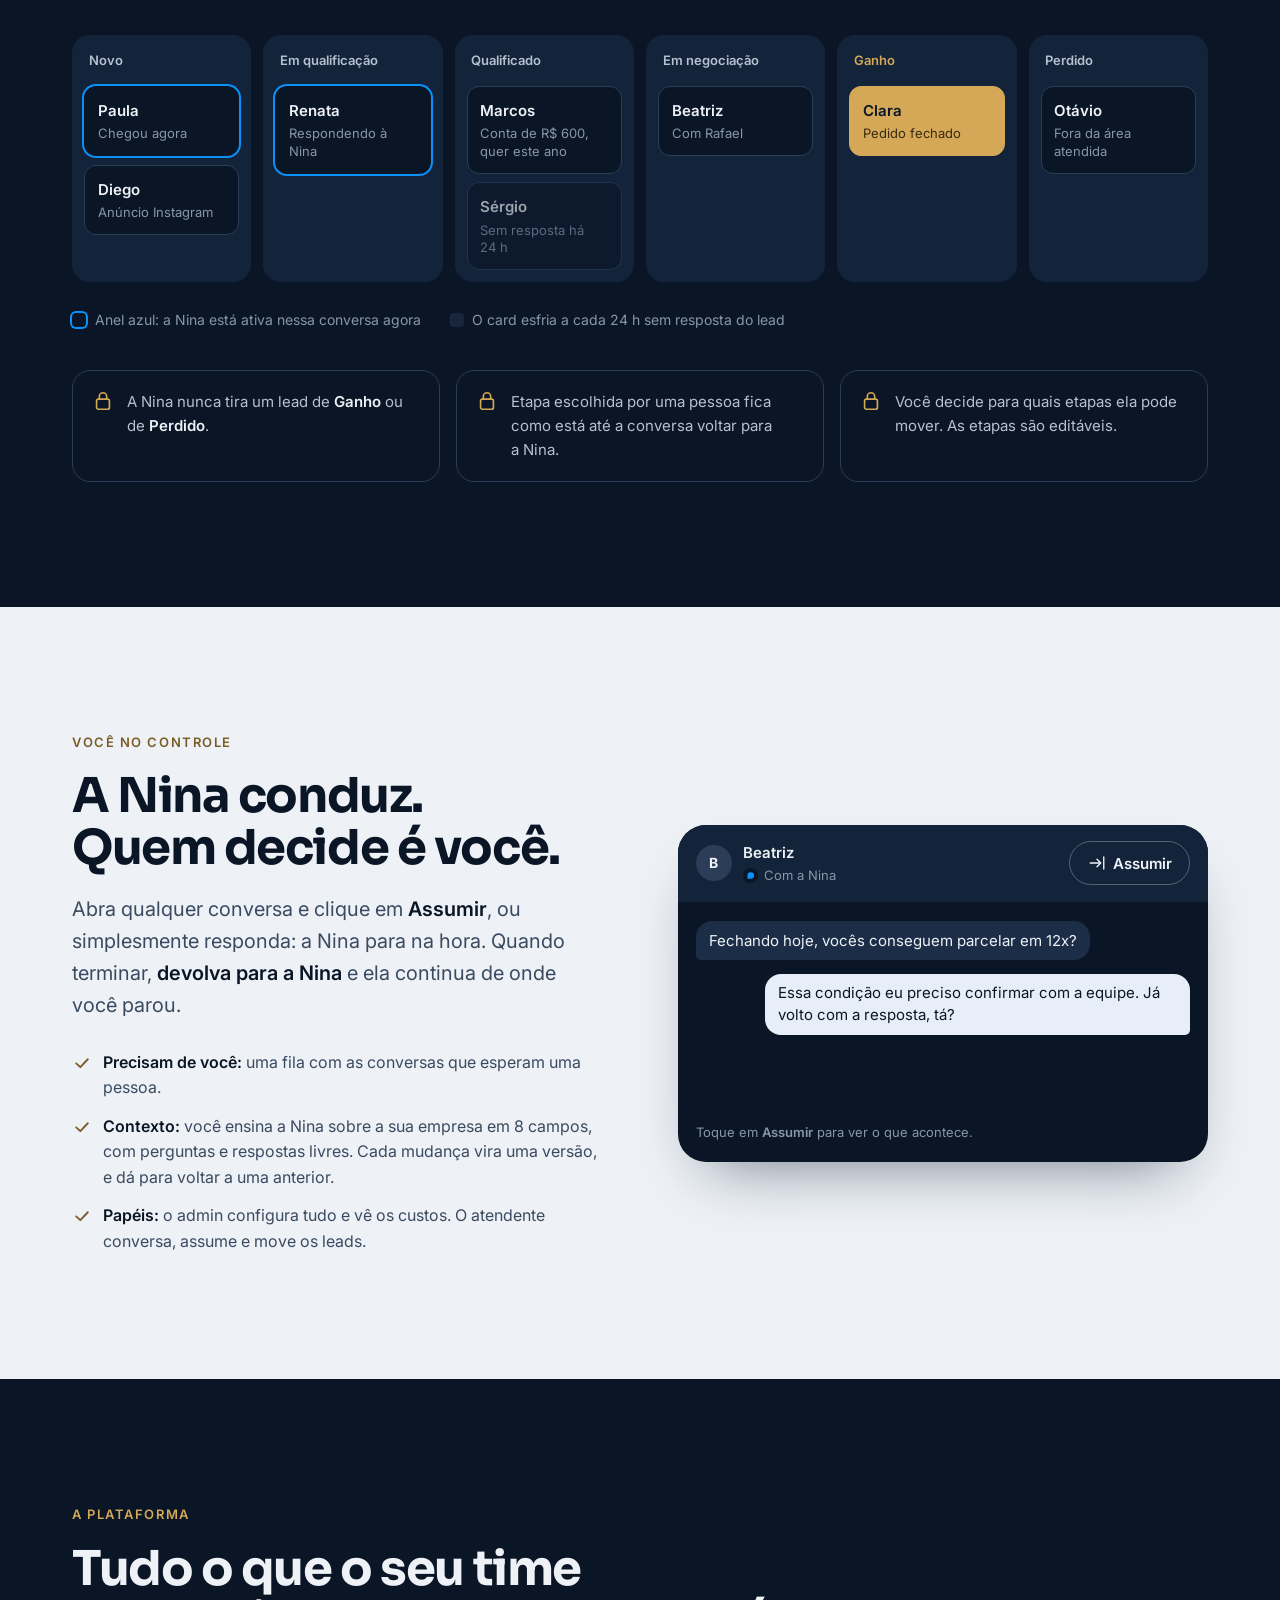
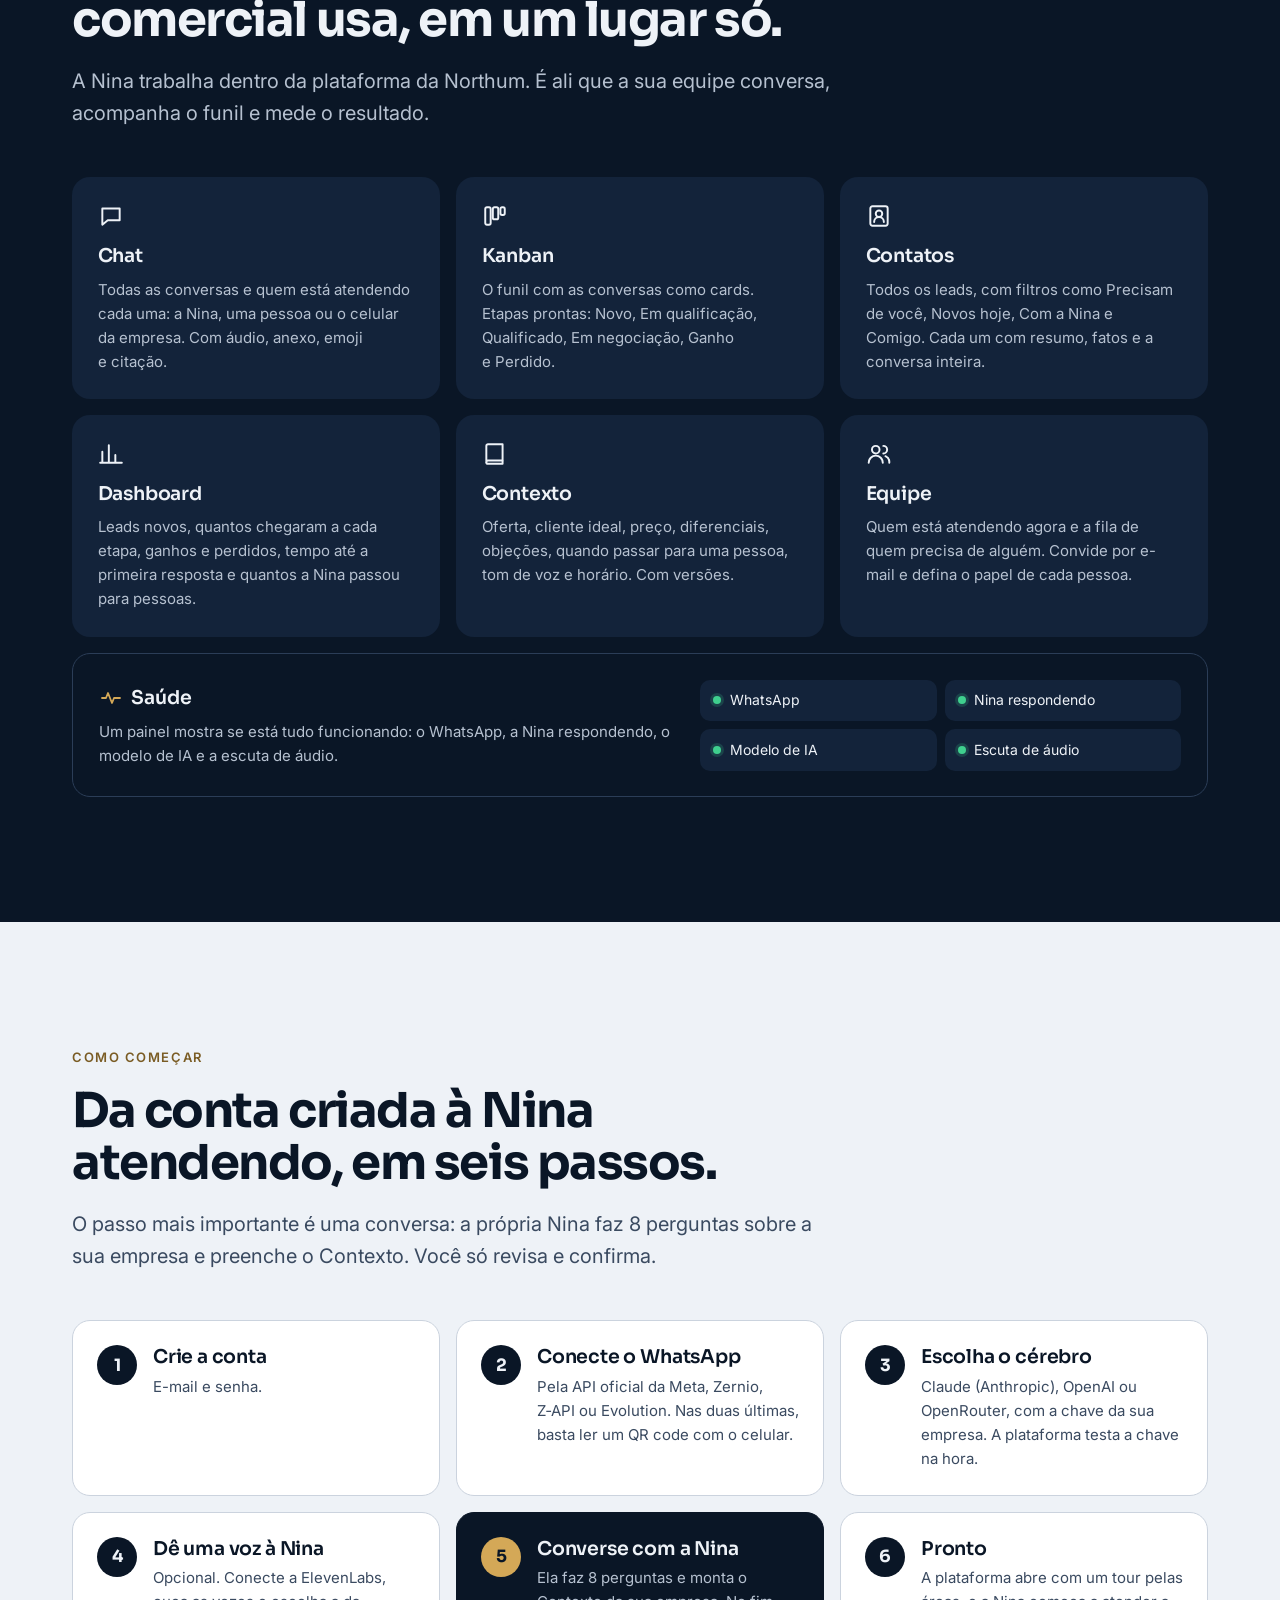
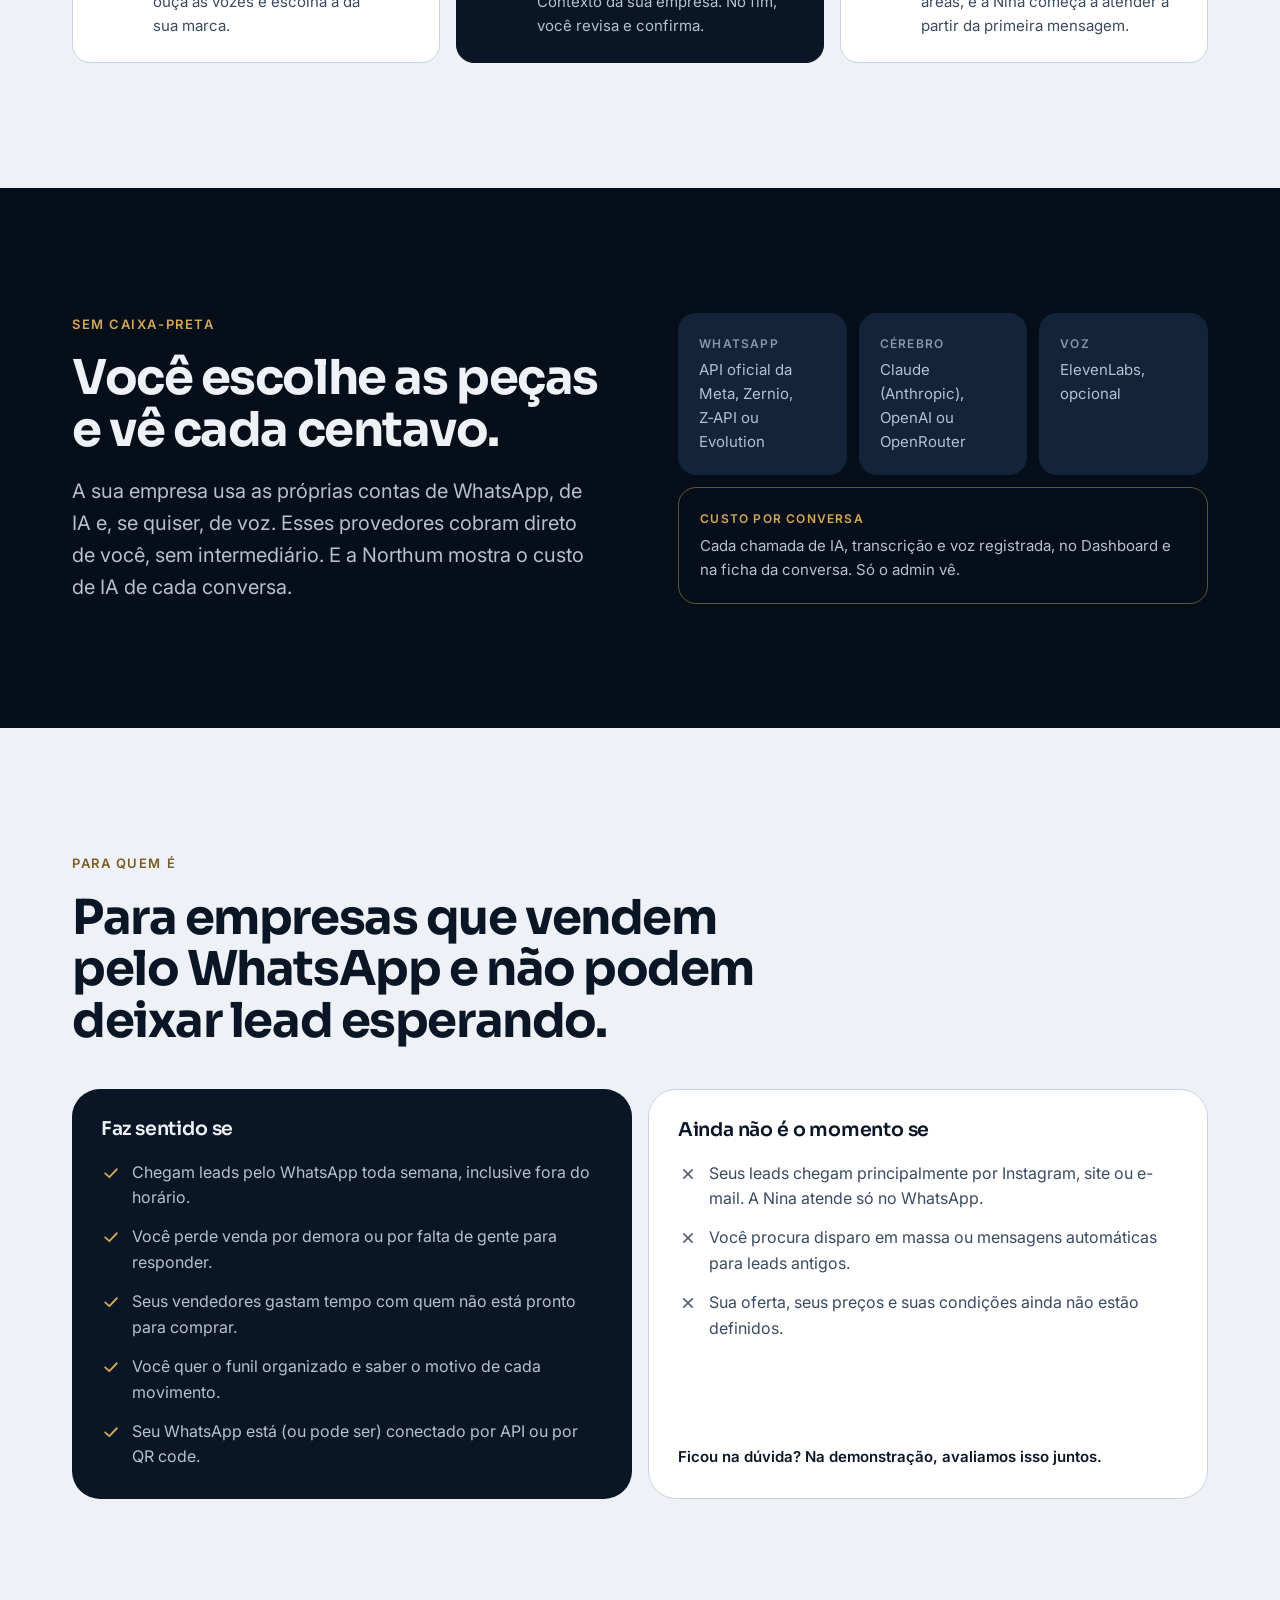
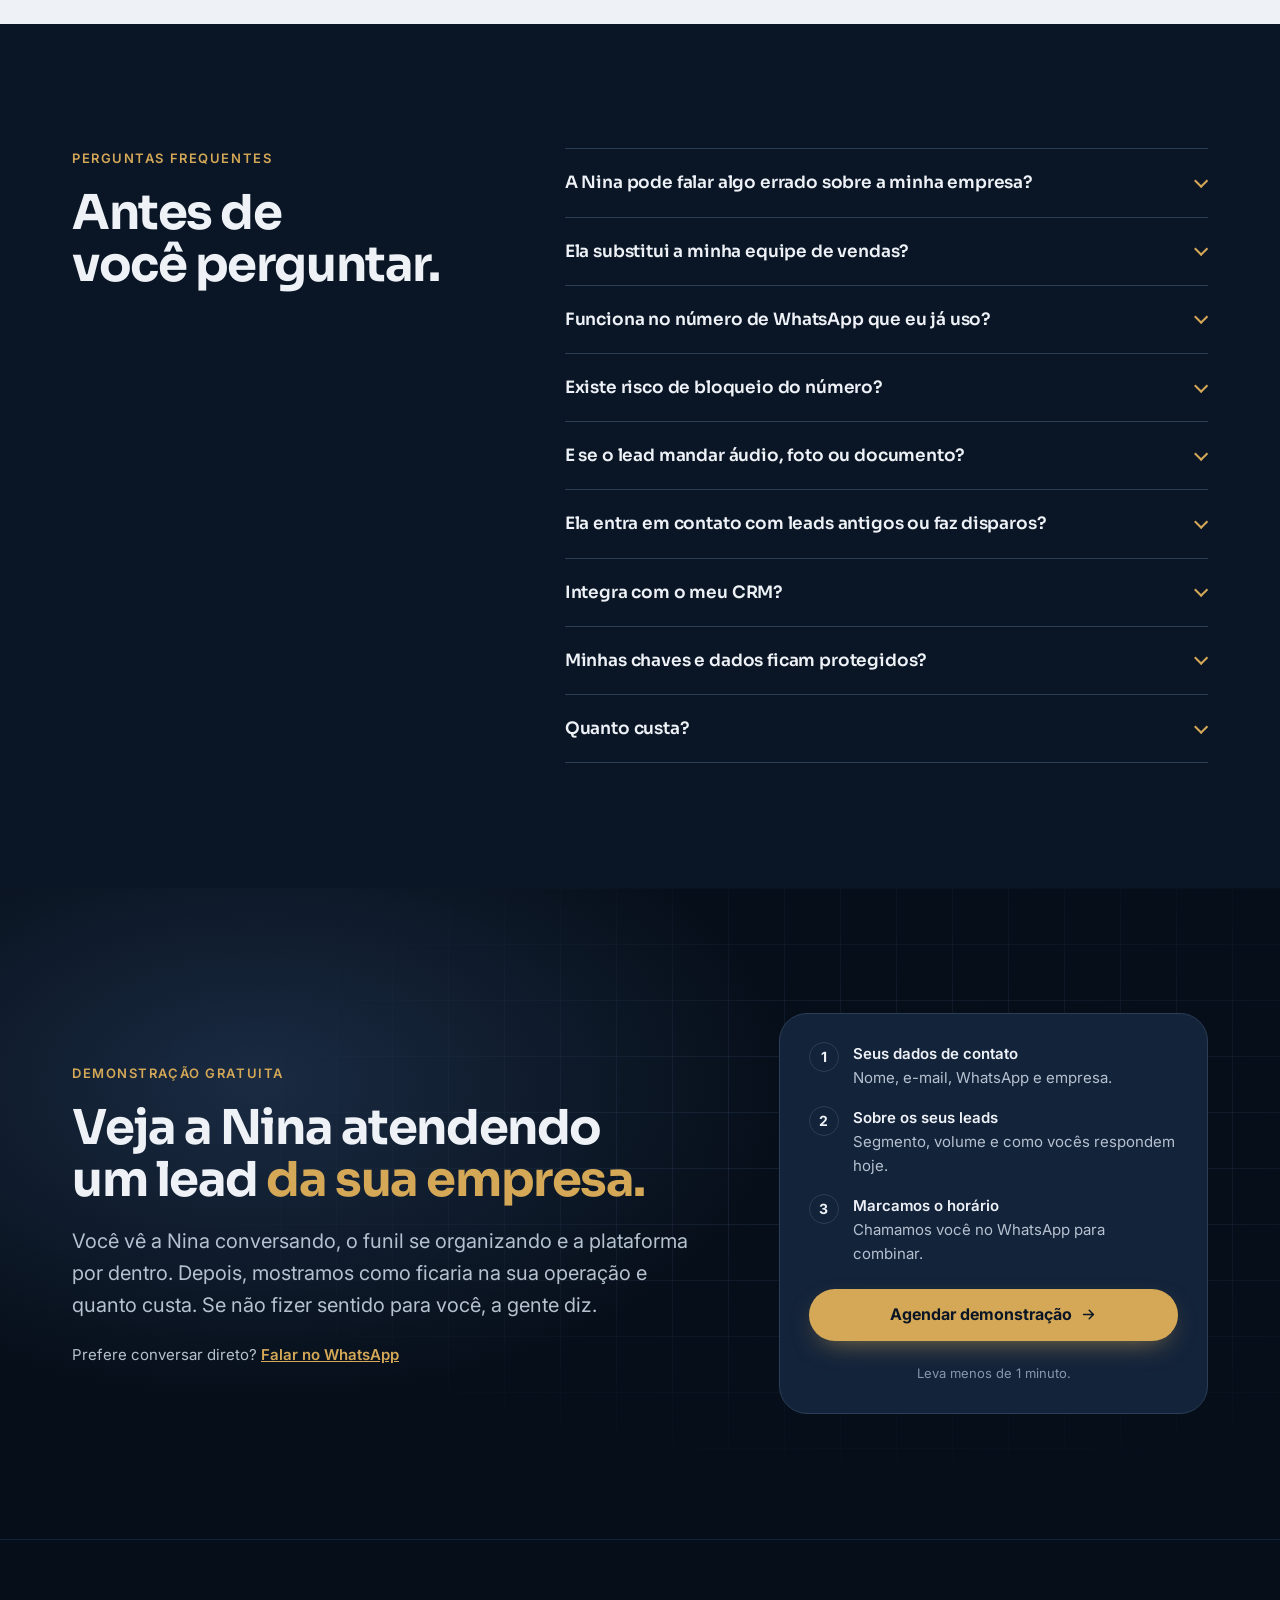
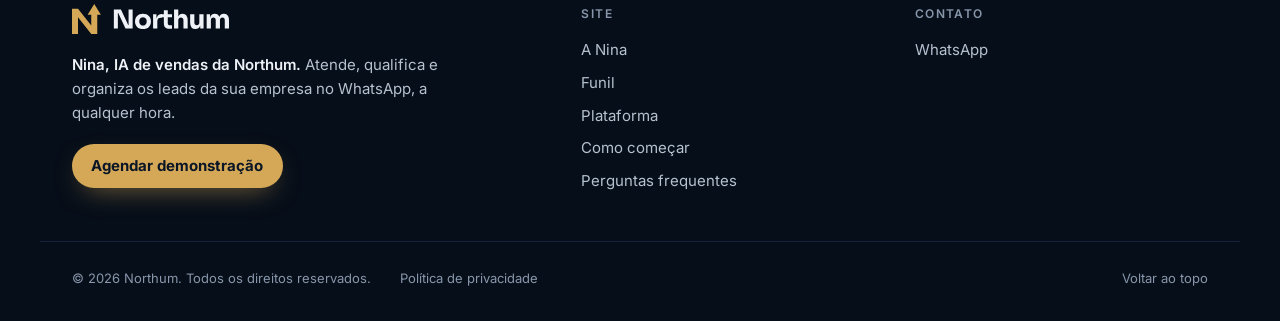
==== commit f5dd6d6b: "Lead fala com a Nina no WhatsApp logo depois do formulário Configura o número de WhatsApp da Northum" ====
--- a/index.html
+++ b/index.html
@@ -73,6 +73,7 @@
     <symbol id="i-book" viewBox="0 0 24 24"><g fill="none" stroke="currentColor" stroke-width="1.8" stroke-linejoin="round"><path d="M4 4.5A1.5 1.5 0 0 1 5.5 3H19v15H5.5A1.5 1.5 0 0 0 4 19.5Z"/><path d="M4 19.5A1.5 1.5 0 0 0 5.5 21H19v-3"/></g></symbol>
     <symbol id="i-contacts" viewBox="0 0 24 24"><g fill="none" stroke="currentColor" stroke-width="1.8" stroke-linecap="round" stroke-linejoin="round"><rect x="4" y="3" width="16" height="18" rx="2"/><circle cx="12" cy="10" r="3"/><path d="M7.5 17.5a4.5 4.5 0 0 1 9 0"/></g></symbol>
     <symbol id="i-heart" viewBox="0 0 24 24"><path d="M3 12h4l2-5 4 10 2-5h6" fill="none" stroke="currentColor" stroke-width="1.8" stroke-linecap="round" stroke-linejoin="round"/></symbol>
+    <symbol id="i-wa" viewBox="0 0 24 24"><path fill="currentColor" d="M12 2a10 10 0 0 0-8.6 15.1L2 22l5-1.3A10 10 0 1 0 12 2Zm0 18.2a8.2 8.2 0 0 1-4.2-1.2l-.3-.2-3 .8.8-2.9-.2-.3A8.2 8.2 0 1 1 12 20.2Zm4.5-6.1c-.2-.1-1.5-.7-1.7-.8s-.4-.1-.6.1-.7.8-.8 1-.3.2-.5.1a6.7 6.7 0 0 1-3.3-2.9c-.3-.4.2-.4.7-1.3a.5.5 0 0 0 0-.5l-.8-1.8c-.2-.5-.4-.4-.6-.4h-.5a1 1 0 0 0-.7.3 3 3 0 0 0-.9 2.2 5.2 5.2 0 0 0 1.1 2.8 11.9 11.9 0 0 0 4.6 4c1.7.7 2.4.8 3.2.7a2.8 2.8 0 0 0 1.8-1.3 2.3 2.3 0 0 0 .2-1.3c-.1-.1-.3-.2-.5-.3Z"/></symbol>
     <symbol id="nina" viewBox="0 0 64 64"><circle cx="32" cy="32" r="32" fill="#0A1626"/><path d="M33 18a14 14 0 1 1 0 28H19V32a14 14 0 0 1 14-14Z" fill="#0B91F8"/></symbol>
   </svg>
 
@@ -628,7 +629,13 @@
         <span class="apply-done-ico" aria-hidden="true"><svg><use href="#i-check"/></svg></span>
         <h2 class="apply-title" tabindex="-1">Obrigado pelo interesse!</h2>
         <p class="apply-sub" id="apply-done-text">Recebemos os seus dados. Em breve, um consultor da Northum vai entrar em contato pelo WhatsApp para conversar sobre os detalhes.</p>
-        <button class="btn btn-primary btn-block" type="button" data-close>Fechar</button>
+        <div class="apply-wa" id="apply-wa" hidden>
+          <p>Quer adiantar? Fale agora com a <b>Nina</b>, nossa IA de vendas. Ela já começa o seu atendimento.</p>
+          <a class="btn btn-wa btn-block" id="apply-wa-link" href="#" target="_blank" rel="noopener" data-cta="obrigado-whatsapp">
+            <svg viewBox="0 0 24 24" aria-hidden="true"><use href="#i-wa"/></svg>Falar com a Nina
+          </a>
+        </div>
+        <button class="apply-back apply-done-close" type="button" data-close>Fechar</button>
       </div>
     </form>
   </dialog>
--- a/assets/css/styles.css
+++ b/assets/css/styles.css
@@ -542,3 +542,12 @@
   .hero-copy > .actions { order: 5; }
   .hero-copy > .hero-facts { order: 6; }
 }
+
+/* ===== Tela de obrigado: botão para falar com a Nina ===== */
+.apply-wa { width: 100%; display: flex; flex-direction: column; gap: .9rem; margin-top: .4rem; padding: 1.1rem; border-radius: var(--r-md); background: rgba(11, 145, 248, .08); border: 1px solid rgba(11, 145, 248, .28); }
+.apply-wa p { margin: 0; font-size: .9375rem; line-height: 1.5; color: var(--d-muted); }
+.apply-wa b { color: var(--d-text); }
+.btn-wa { background: #25D366; color: #06210F; box-shadow: 0 10px 28px -12px rgba(37, 211, 102, .6); }
+.btn-wa svg { width: 22px; height: 22px; flex: none; }
+@media (hover: hover) and (pointer: fine) { .btn-wa:hover { background: #3BE07A; } }
+.apply-done-close { width: 100%; }
